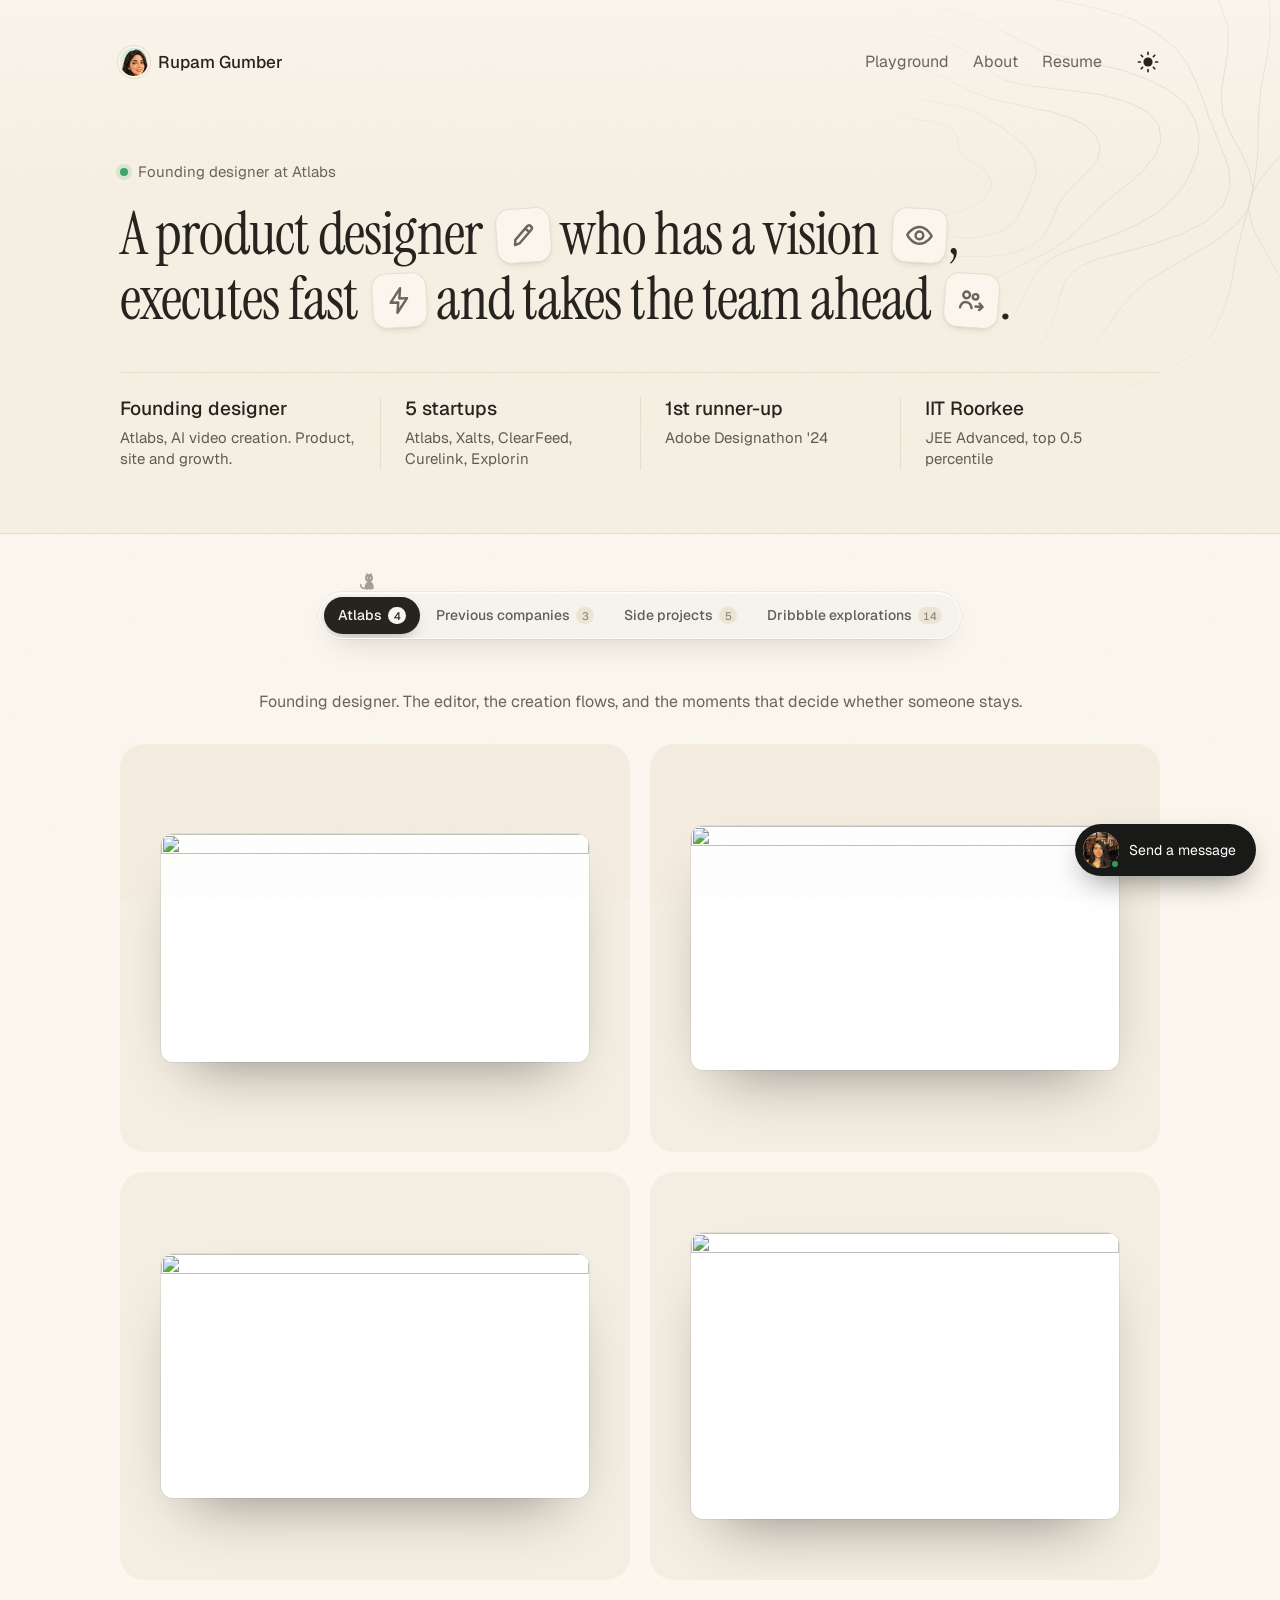
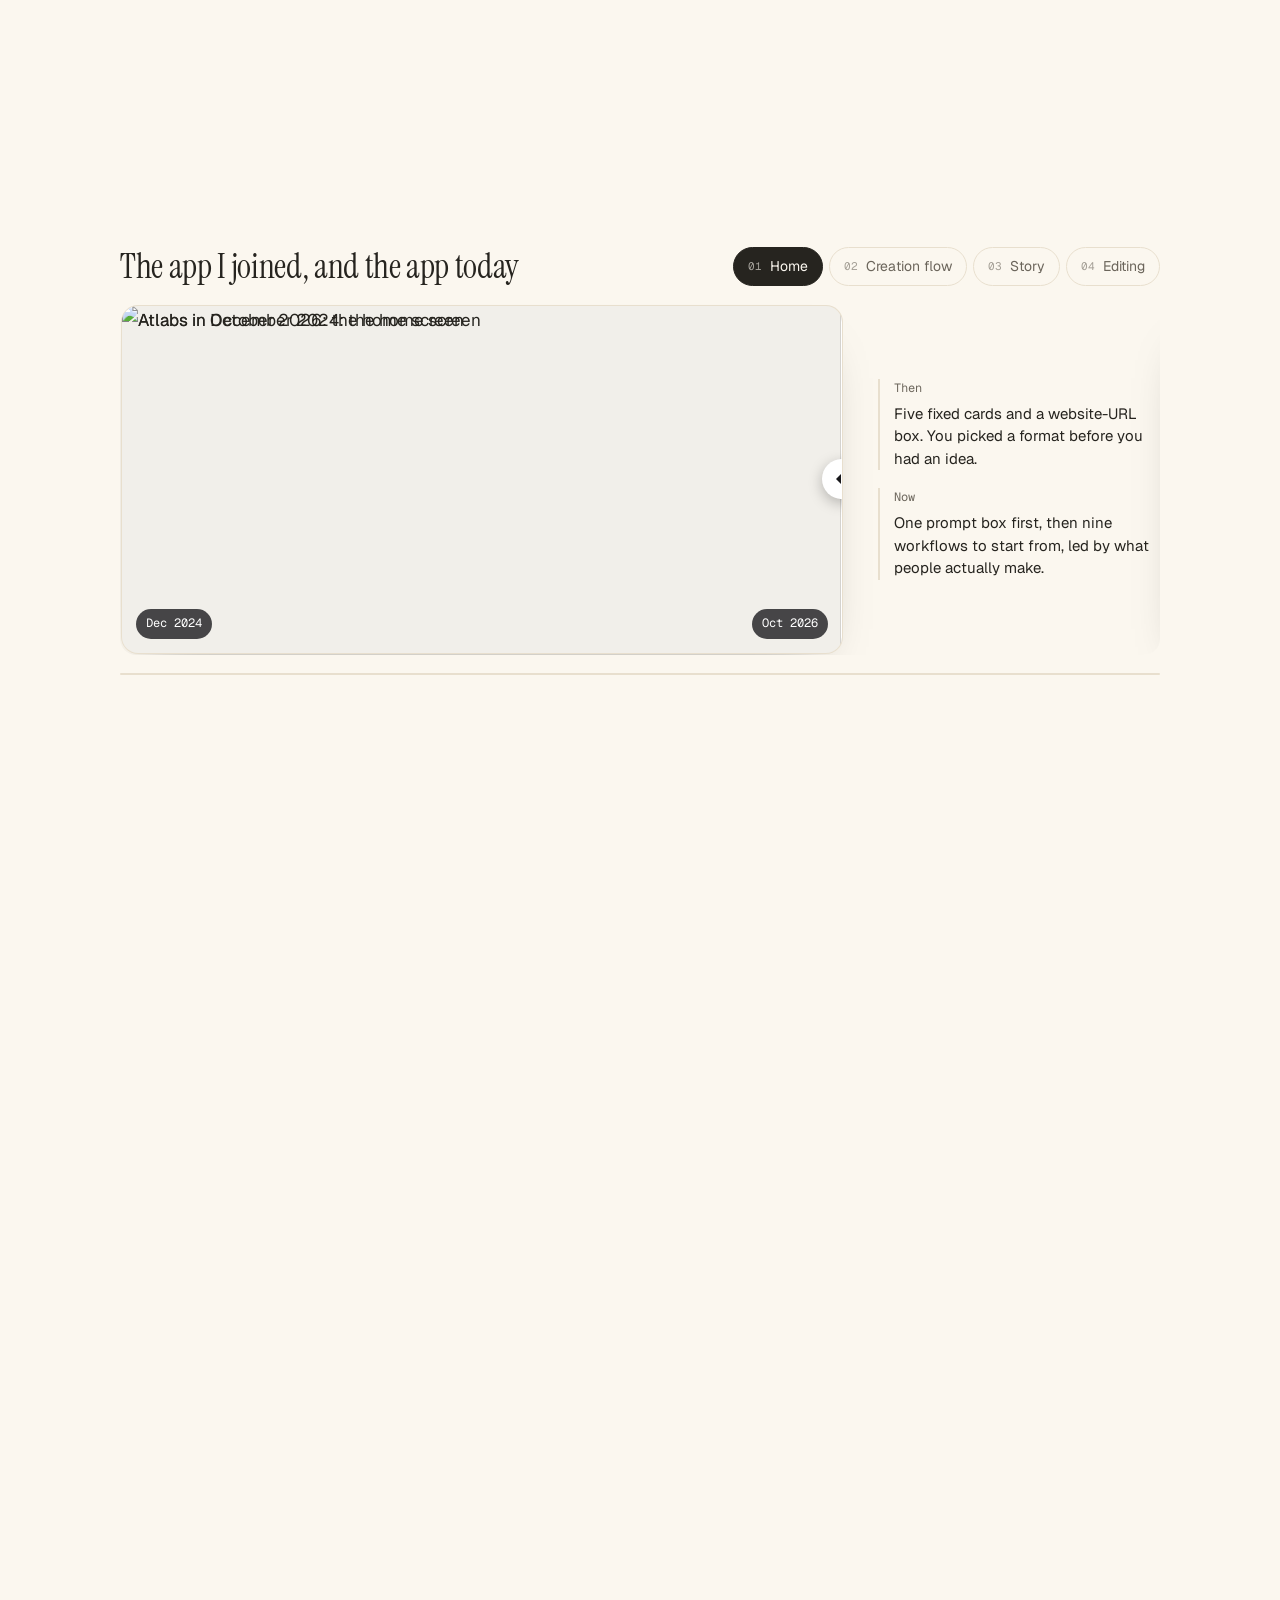
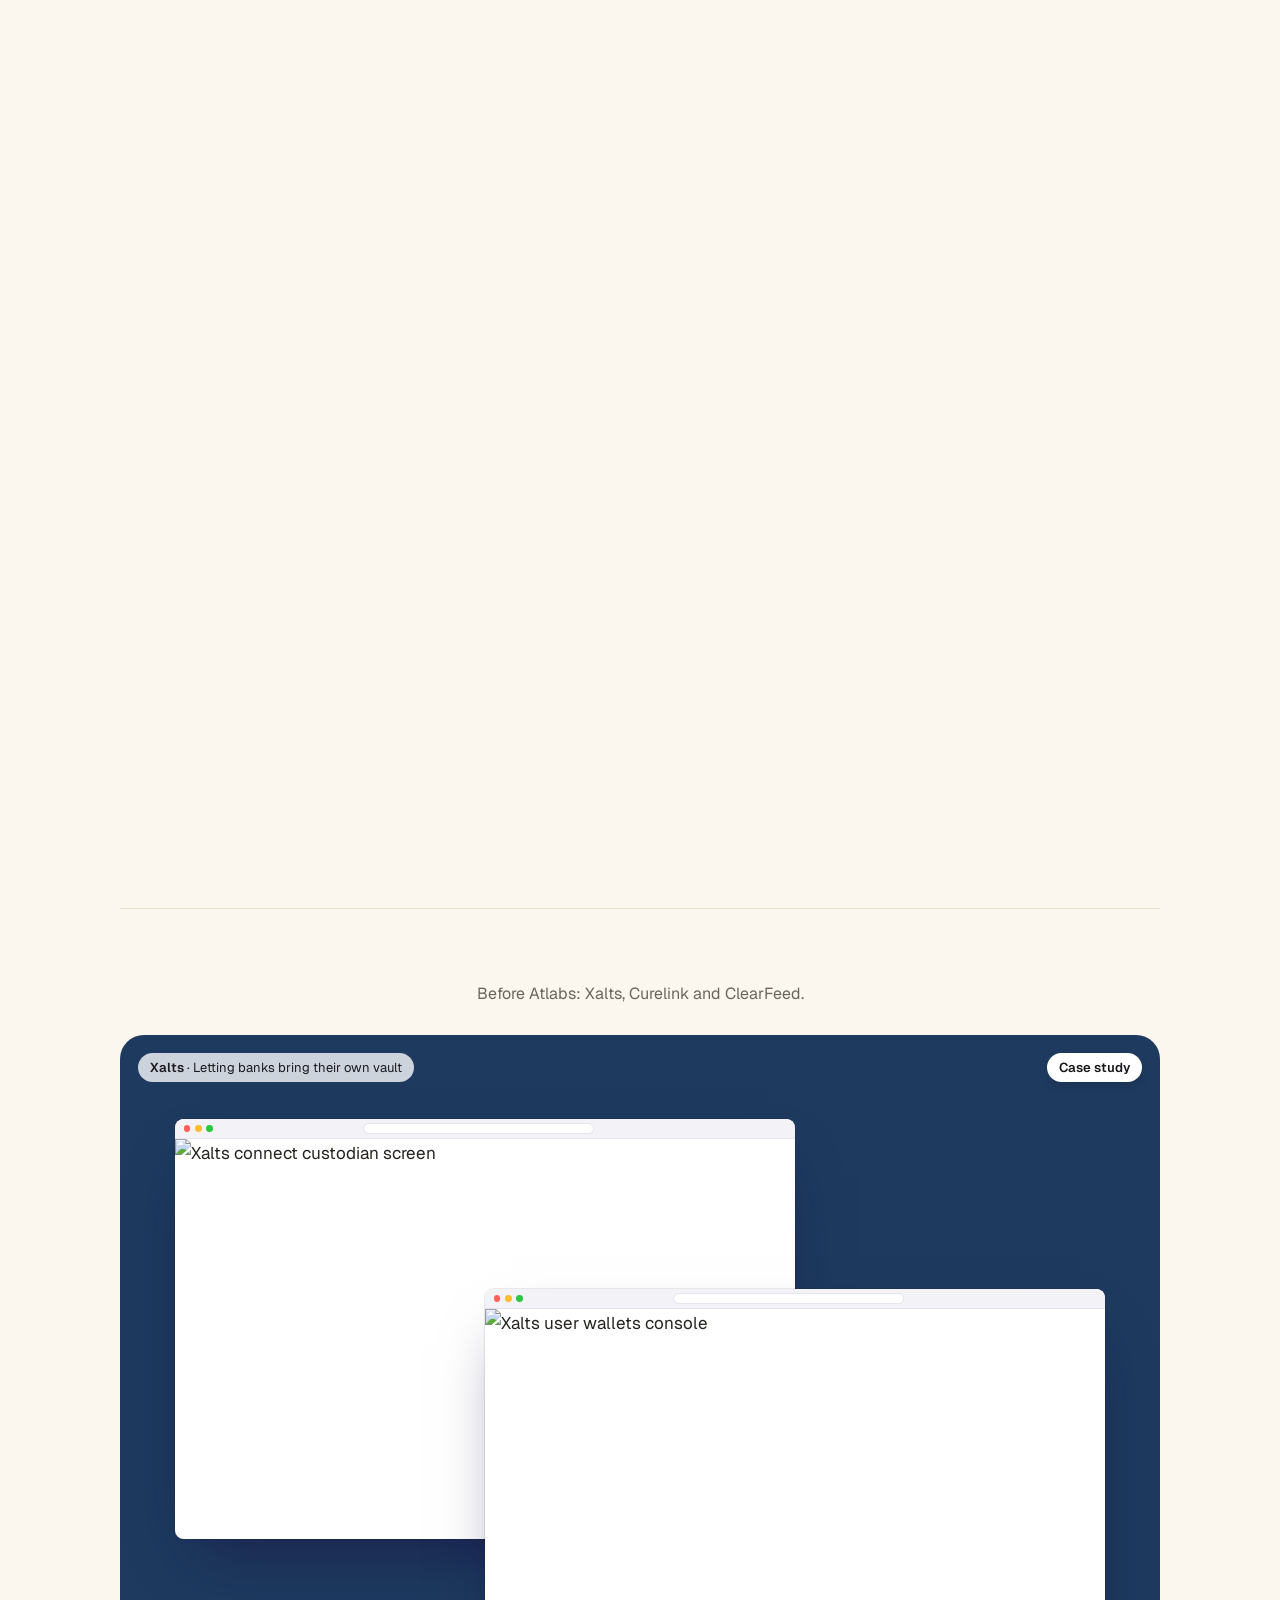
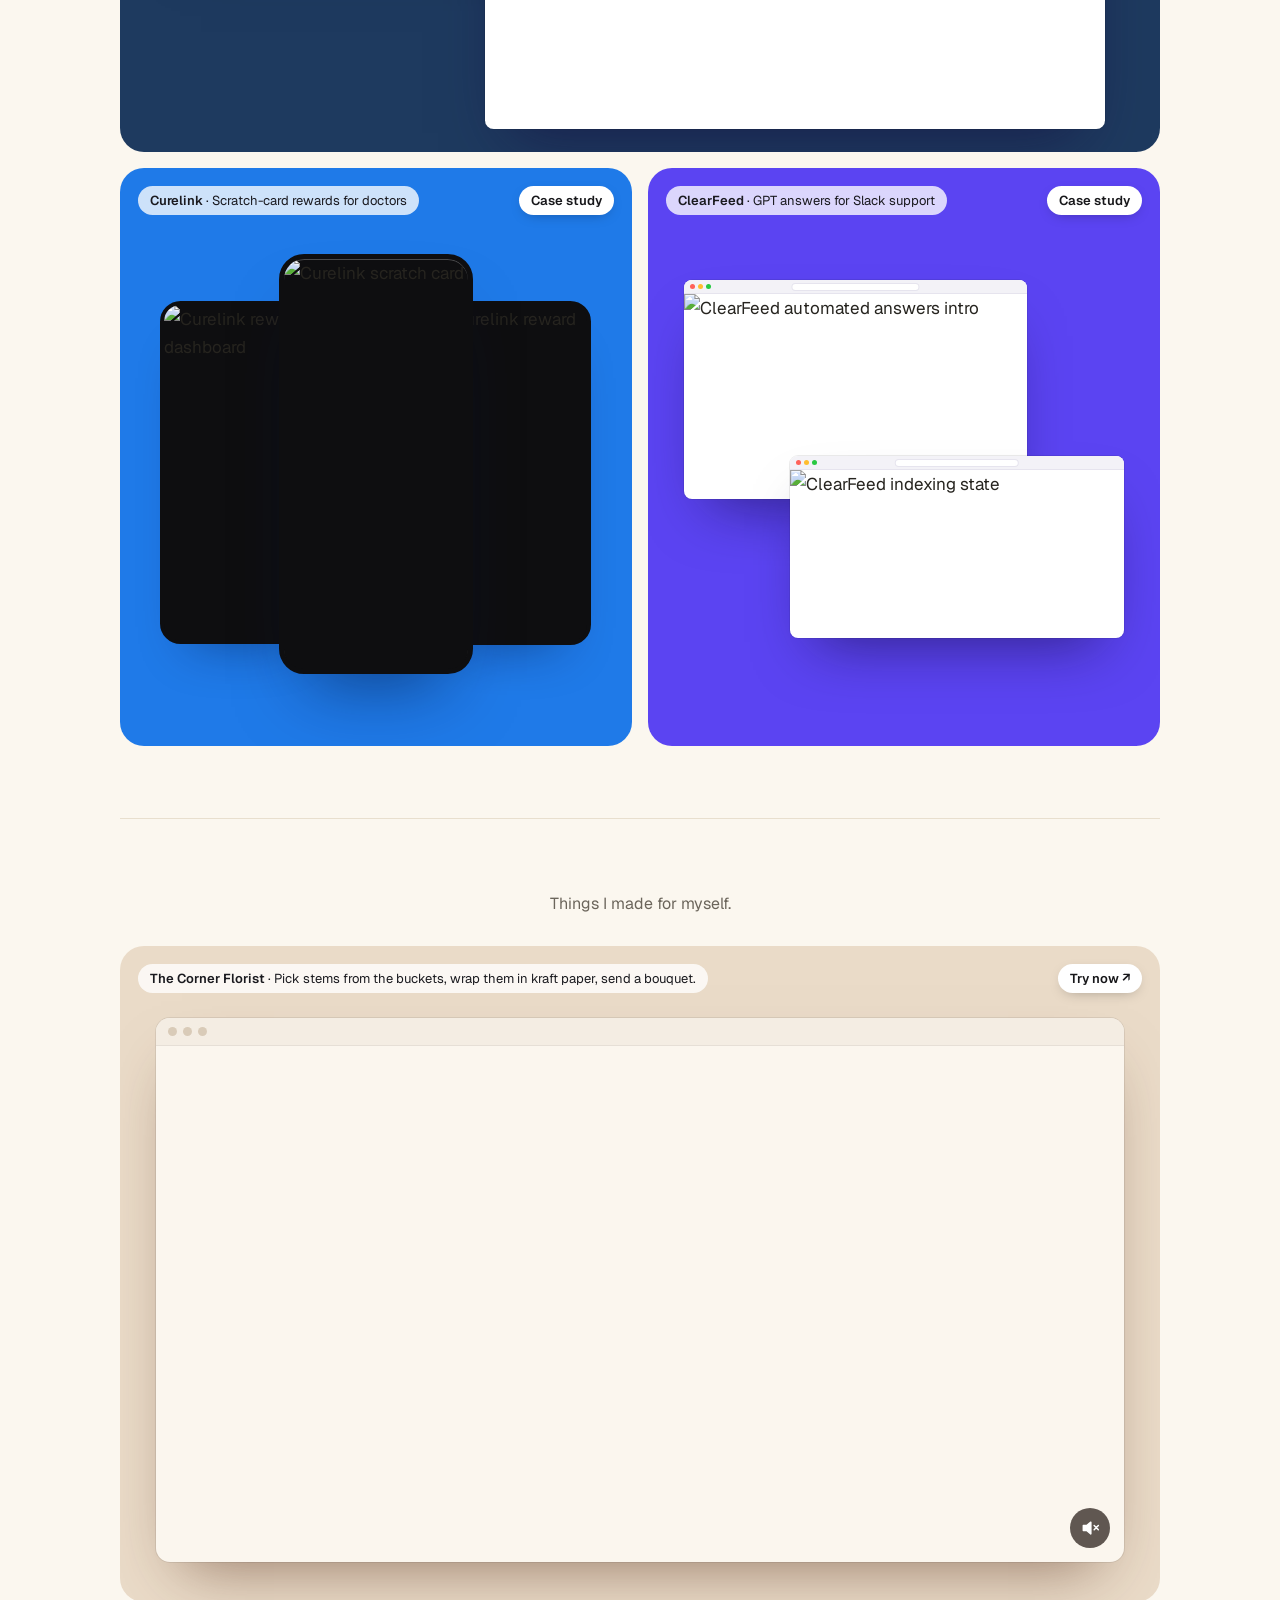
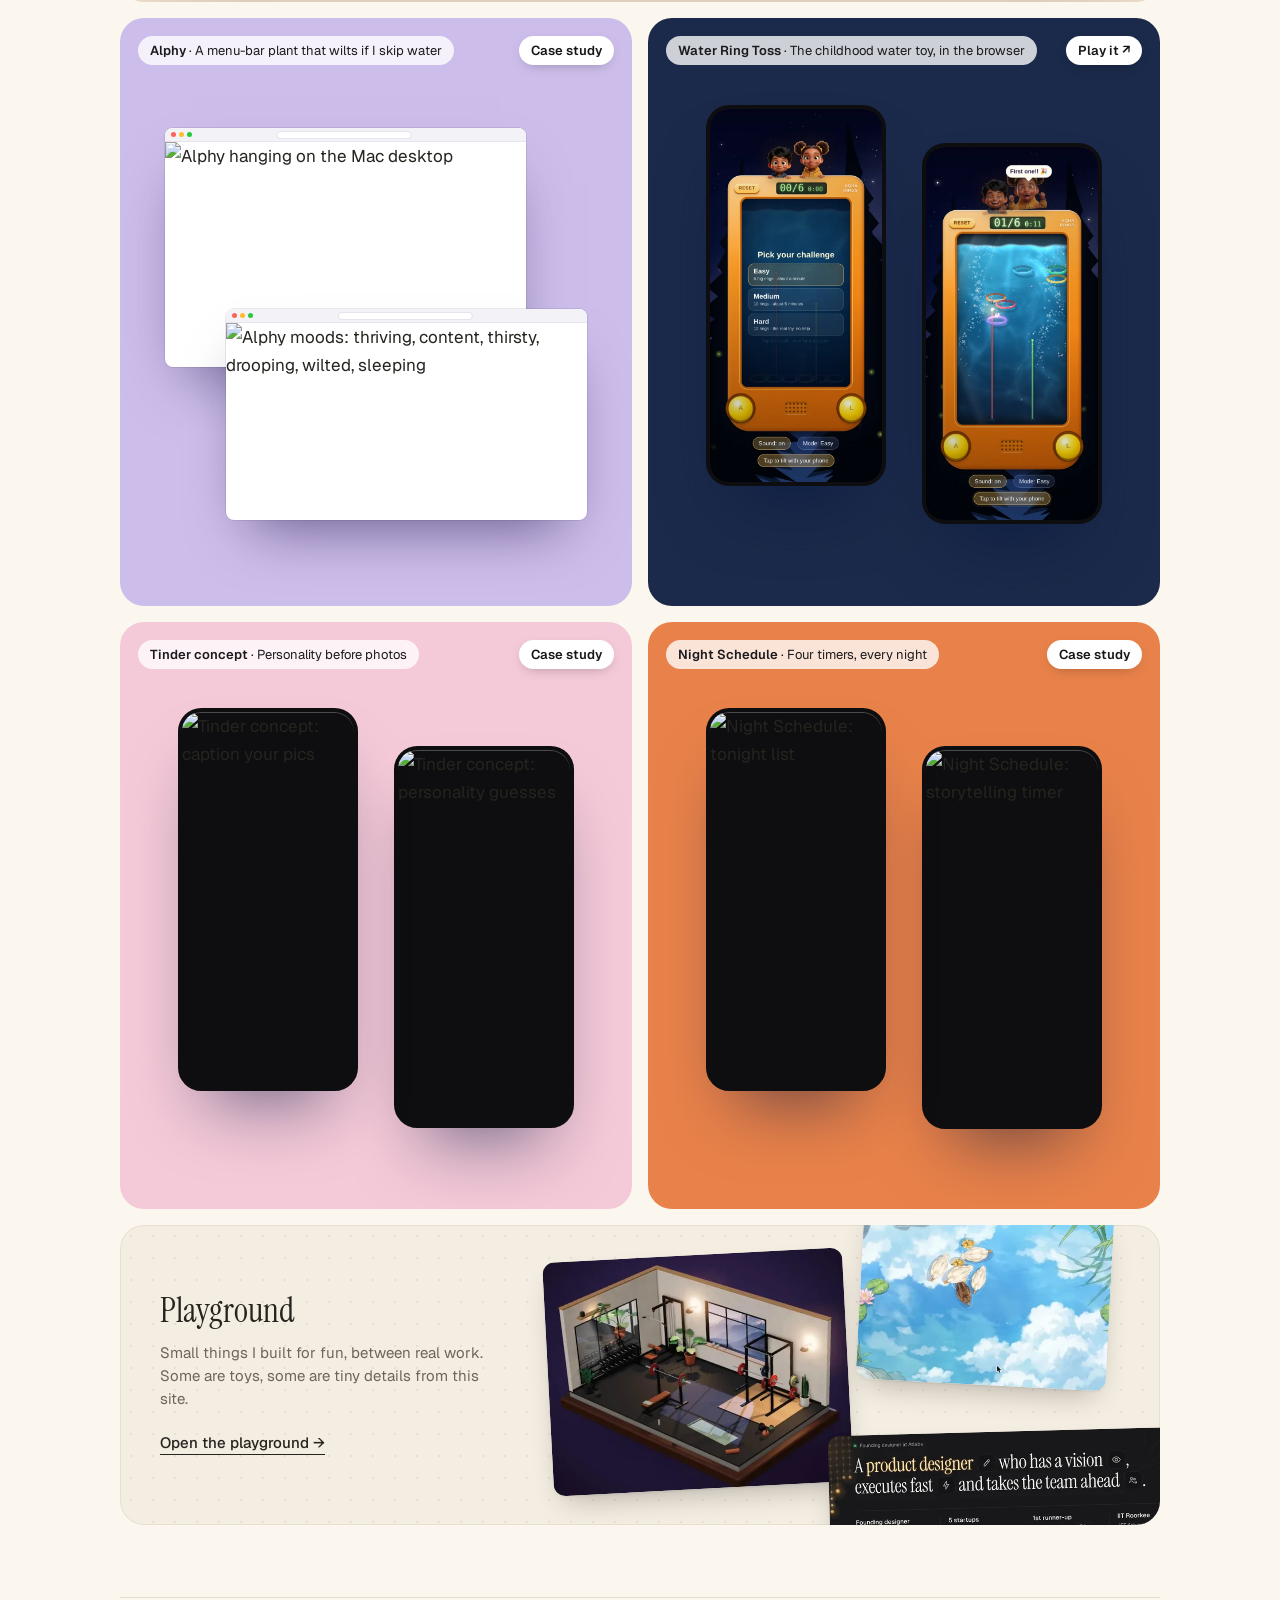
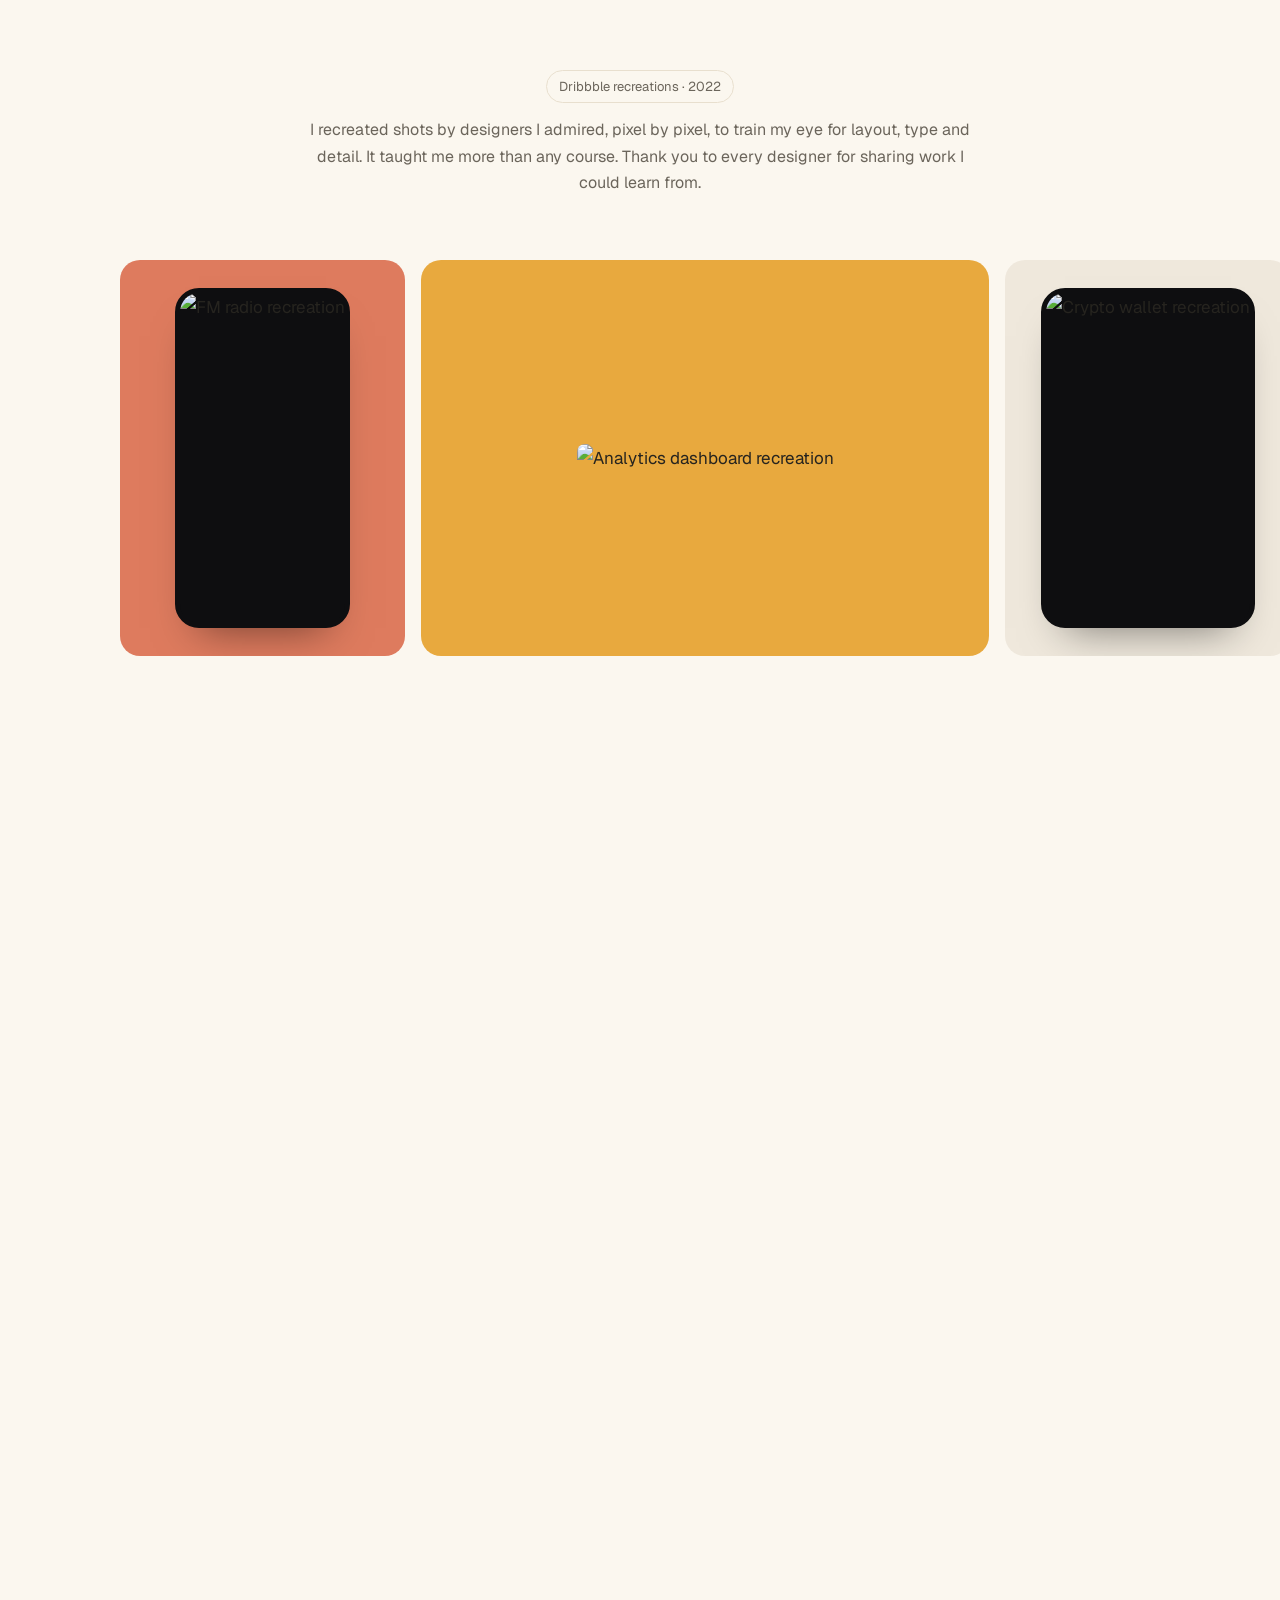
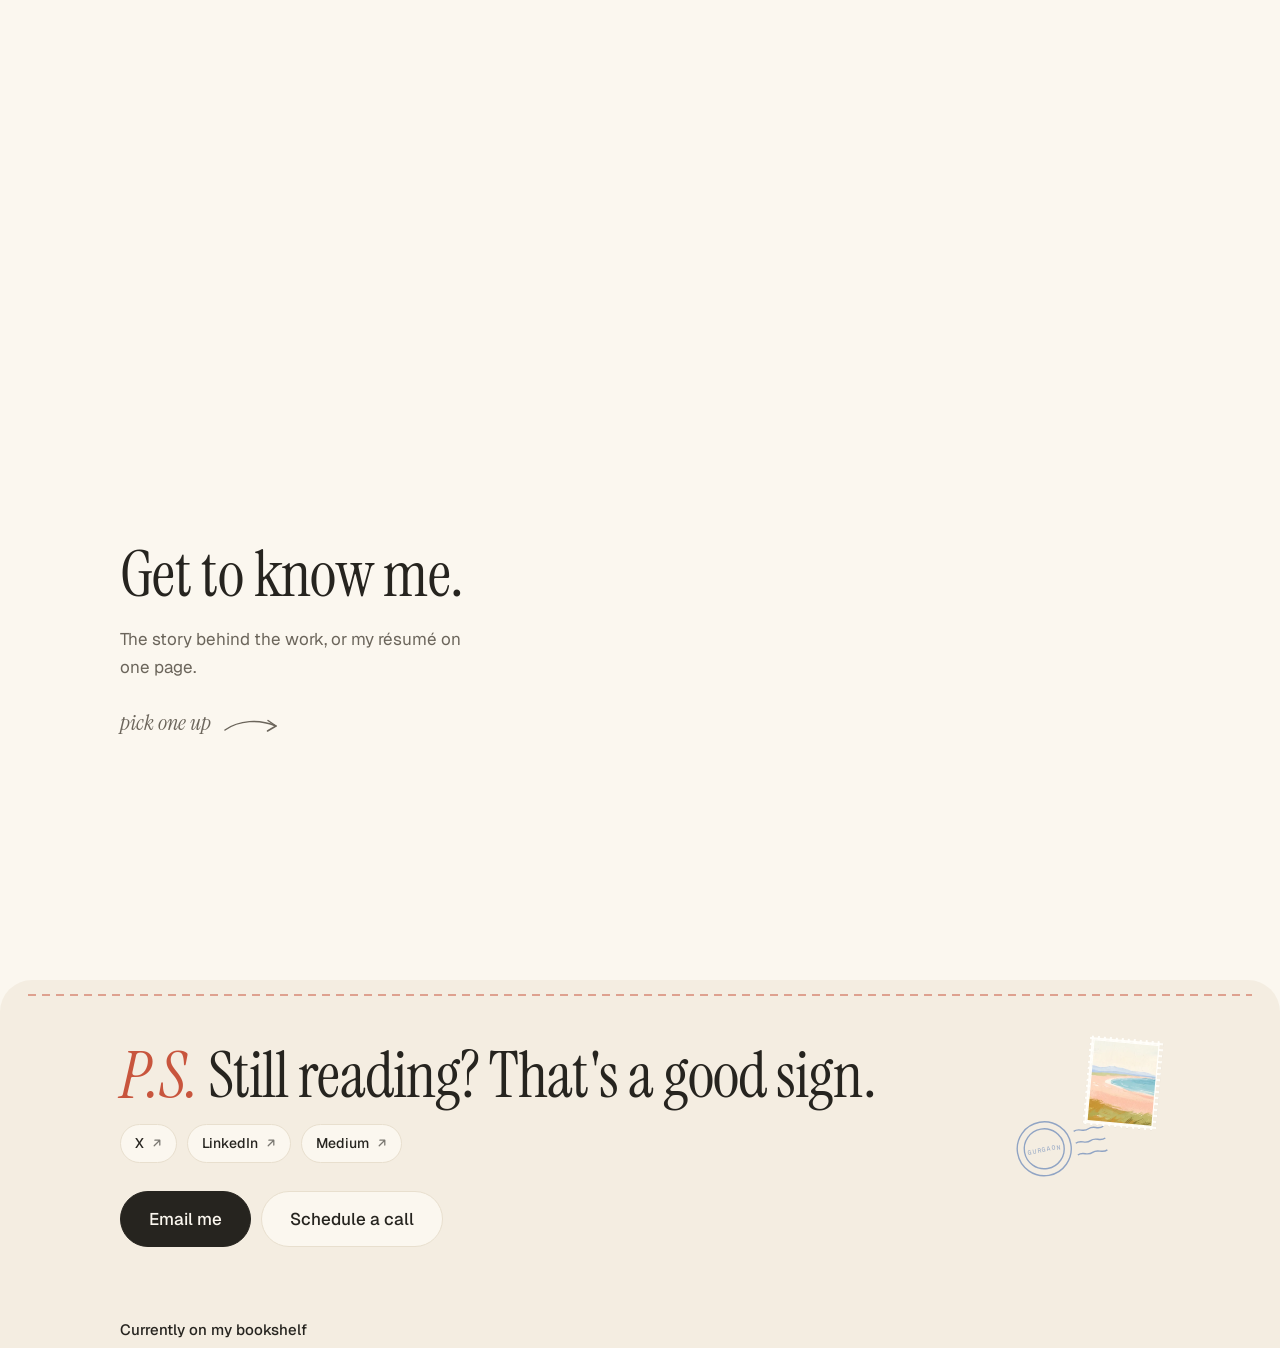
==== index.html @ 156acf18 "v3: postcard world across the site" ====
<!doctype html>
<html lang="en" data-theme="light">
<head>
<script>/* Diwali lights: set DIWALI_ON to true to switch them on (dark mode for everyone, lights on the home page). They switch off by themselves after the end date. */var DIWALI_ON=true;window.__diwali=DIWALI_ON&&Date.now()<Date.parse('2026-11-16T00:00:00+05:30');if(window.__diwali)document.documentElement.setAttribute('data-theme','dark');</script>
<meta charset="utf-8">
<meta name="viewport" content="width=device-width, initial-scale=1, viewport-fit=cover">
<link rel="apple-touch-icon" href="[data-uri]">
<link rel="preconnect" href="https://fonts.googleapis.com">
<link rel="preconnect" href="https://fonts.gstatic.com" crossorigin>
<link rel="stylesheet" href="https://fonts.googleapis.com/css2?family=Instrument+Serif:ital@0;1&family=Geist:wght@400;500;600&family=Caveat:wght@500;700&family=Geist+Mono:wght@400;500&display=swap">
<title>Rupam Gumber — Product Designer at Atlabs AI</title>
<meta name="description" content="Rupam Gumber is a product designer from IIT Roorkee and the founding designer at Atlabs AI. She designs and ships AI video creation tools.">
<meta name="author" content="Rupam Gumber">
<meta name="robots" content="index,follow,max-image-preview:large">
<link rel="canonical" href="https://rupam.work/">
<meta property="og:type" content="profile">
<meta property="og:site_name" content="Rupam Gumber"><meta property="profile:first_name" content="Rupam"><meta property="profile:last_name" content="Gumber"><meta property="profile:gender" content="female"><meta property="profile:username" content="rupam_gumber">
<meta property="og:title" content="Rupam Gumber — Product Designer at Atlabs AI">
<meta property="og:description" content="Rupam Gumber is a product designer from IIT Roorkee and the founding designer at Atlabs AI. She designs and ships AI video creation tools.">
<meta property="og:url" content="https://rupam.work/">
<meta property="og:image" content="https://rupam.work/og/home.jpg">
<meta property="og:image:width" content="1200"><meta property="og:image:height" content="630">
<meta property="og:image:alt" content="Rupam Gumber, founding designer at Atlabs AI.">
<meta name="twitter:card" content="summary_large_image">
<meta name="twitter:site" content="@rupam_gumber"><meta name="twitter:creator" content="@rupam_gumber">
<meta name="twitter:title" content="Rupam Gumber — Product Designer at Atlabs AI">
<meta name="twitter:description" content="Rupam Gumber is a product designer from IIT Roorkee and the founding designer at Atlabs AI. She designs and ships AI video creation tools.">
<meta name="twitter:image" content="https://rupam.work/og/home.jpg">
<meta name="theme-color" content="#FAFAF8">
<link rel="icon" href="/favicon.ico" sizes="48x48">
<link rel="icon" href="/icon-32.png" type="image/png" sizes="32x32">
<link rel="apple-touch-icon" href="/apple-touch-icon.png">
<link rel="manifest" href="/site.webmanifest">
<link rel="stylesheet" href="/assets/app.css">
<link rel="stylesheet" href="/assets/v2.css">
<link rel="stylesheet" href="/assets/v3.css">
<script type="application/ld+json">[{"@context": "https://schema.org", "@type": "ProfilePage", "name": "Rupam Gumber \u2014 Product Designer at Atlabs AI", "url": "https://rupam.work/", "description": "Rupam Gumber is a product designer from IIT Roorkee and the founding designer at Atlabs AI. She designs and ships AI video creation tools.", "author": {"@type": "Person", "name": "Rupam Gumber", "gender": "Female", "url": "https://rupam.work/"}, "mainEntity": {"@context": "https://schema.org", "@type": "Person", "name": "Rupam Gumber", "url": "https://rupam.work/", "image": "https://rupam.work/og/home.jpg", "givenName": "Rupam", "familyName": "Gumber", "alternateName": ["Rupam", "Rupam G"], "gender": "Female", "jobTitle": "Product Designer", "description": "Rupam Gumber is a product designer and the founding designer at Atlabs AI. She designs and ships AI video creation tools. She studied at IIT Roorkee.", "worksFor": {"@type": "Organization", "name": "Atlabs AI", "url": "https://www.atlabs.ai"}, "alumniOf": {"@type": "CollegeOrUniversity", "name": "Indian Institute of Technology Roorkee", "alternateName": "IIT Roorkee", "sameAs": "https://en.wikipedia.org/wiki/Indian_Institute_of_Technology_Roorkee"}, "hasOccupation": {"@type": "Occupation", "name": "Product Designer"}, "knowsAbout": ["Product design", "AI video tools", "AI image generation", "Design systems", "Prototyping", "Claude Code", "Product analytics"], "sameAs": ["https://x.com/rupam_gumber", "https://www.linkedin.com/in/rupam-gumber-120252204/", "https://github.com/rupam870", "https://medium.com/@rupamgumber38"]}}, {"@context": "https://schema.org", "@type": "ItemList", "name": "Case studies by Rupam Gumber", "itemListElement": [{"@type": "ListItem", "position": 1, "url": "https://rupam.work/work/video-teaser/", "name": "Video teaser: where free users upgrade"}, {"@type": "ListItem", "position": 2, "url": "https://rupam.work/work/editing-experience/", "name": "Designing an AI video editor"}, {"@type": "ListItem", "position": 3, "url": "https://rupam.work/work/create-image/", "name": "Create Image: one surface for 24 AI models"}, {"@type": "ListItem", "position": 4, "url": "https://rupam.work/work/designing-in-production/", "name": "Designing in production with Claude Code"}, {"@type": "ListItem", "position": 5, "url": "https://rupam.work/work/xalts/", "name": "Xalts: letting banks bring their own vault"}, {"@type": "ListItem", "position": 6, "url": "https://rupam.work/work/clearfeed/", "name": "ClearFeed: answering a Slack question only once"}, {"@type": "ListItem", "position": 7, "url": "https://rupam.work/work/curelink/", "name": "Curelink: rewards that lifted enrolments"}, {"@type": "ListItem", "position": 8, "url": "https://rupam.work/work/alphy/", "name": "Alphy: a plant that gets me to drink water"}, {"@type": "ListItem", "position": 9, "url": "https://rupam.work/work/night-schedule/", "name": "Night Schedule: a night routine app"}]}]</script>
<script src="/assets/router.js"></script>
</head>
<body>


<div class="wrap">
  <header class="top">
    <a class="name" href="#/">Rupam Gumber</a>
    <nav aria-label="Main">
      <a href="https://rupam.work/playground/">Playground</a>
      <a href="#/about" data-r="about">About</a>
      <a href="#/resume" data-resume>Resume</a>
      <button class="theme-btn" type="button" id="theme-btn" aria-label="Switch to dark mode">
        <svg viewBox="0 0 24 24" aria-hidden="true">
          <mask id="bite-mask"><rect x="-6" y="-6" width="36" height="36" fill="#fff"/><circle class="bite" cx="25" cy="-1" r="6" fill="#000"/></mask>
          <circle class="core" cx="12" cy="12" r="5" fill="currentColor" mask="url(#bite-mask)"/>
          <g class="rays" stroke="currentColor" stroke-width="1.8" stroke-linecap="round"><path d="M12 1.5v2.2M12 20.3v2.2M1.5 12h2.2M20.3 12h2.2M4.6 4.6l1.5 1.5M17.9 17.9l1.5 1.5M4.6 19.4l1.5-1.5M17.9 6.1l1.5-1.5"/></g>
        </svg>
      </button>
    </nav>
  </header>
  <div id="app"><main>
<section class="intro">
  <span class="now"><i></i>Founding designer at Atlabs</span>
  <h1 class="lead">A <span class="nw"><span class="hw" style="--mk:rgba(123,97,255,.16)">product <span class="nw">designer <span class="ico i-pen fx-btn" role="button" tabindex="0" aria-label="Play: designer"><svg viewBox="0 0 24 24"><path class="ink" d="M3.5 20.5h8"></path><path d="M5 19l3.5-1 9.8-9.8a2.1 2.1 0 0 0-3-3L5.5 15 5 19z"></path><path d="M13.8 6.7l3 3" stroke-linecap="butt"></path></svg></span></span></span> who has a <span class="hw" style="--mk:rgba(47,91,211,.14)"><span class="nw">vision <span class="ico i-eye fx-btn" role="button" tabindex="0" aria-label="Play: vision"><svg viewBox="0 0 24 24"><g class="lid"><path d="M2.5 12S6 5.5 12 5.5 21.5 12 21.5 12 18 18.5 12 18.5 2.5 12 2.5 12z"></path><circle cx="12" cy="12" r="3"></circle></g></svg></span></span></span>,</span> <span class="nw"><span class="hw" style="--mk:rgba(224,112,58,.18)">executes <span class="nw">fast <span class="ico i-bolt fx-btn" role="button" tabindex="0" aria-label="Play: executes fast"><svg viewBox="0 0 24 24"><path d="M13 2.5 5 13.5h6l-1 8 8-11h-6z"></path></svg></span></span></span> and <span class="hw" style="--mk:rgba(59,165,107,.18)">takes the team <span class="nw">ahead <span class="ico i-team fx-btn" role="button" tabindex="0" aria-label="Play: takes the team ahead"><svg viewBox="0 0 24 24"><g class="ppl"><circle cx="8" cy="8" r="2.6"></circle><path d="M3.5 18c.6-2.8 2.4-4.4 4.5-4.4s3.9 1.6 4.5 4.4"></path><circle cx="15" cy="9" r="2.1"></circle></g><path class="go" d="M15.5 16.5h5M18.5 14l2.5 2.5-2.5 2.5"></path></svg></span></span></span>.</span></h1>
  <ul class="proof" aria-label="Highlights">
    <li><b>Founding designer</b><span>Atlabs, AI video creation. Product, site and growth.</span></li>
    <li><b>5 startups</b><span>Atlabs, Xalts, ClearFeed, Curelink, Explorin</span></li>
    <li><b>1st runner-up</b><span>Adobe Designathon '24</span></li>
    <li><b>IIT Roorkee</b><span>JEE Advanced, top 0.5 percentile</span></li>
  </ul>
</section>
<section class="work" aria-label="Work">
  <div class="tabs-wrap"><nav class="tabs" aria-label="Selected work"><button type="button" id="tab-atlabs" data-tab="atlabs" aria-controls="panel-atlabs" aria-current="true">Atlabs<span class="ct" aria-hidden="true">4</span></button><button type="button" id="tab-previous" data-tab="previous" aria-controls="panel-previous" aria-current="false">Previous companies<span class="ct" aria-hidden="true">3</span></button><button type="button" id="tab-side" data-tab="side" aria-controls="panel-side" aria-current="false">Side projects<span class="ct" aria-hidden="true">5</span></button><button type="button" id="tab-ui" data-tab="ui" aria-controls="panel-ui" aria-current="false">Dribbble explorations<span class="ct" aria-hidden="true">14</span></button></nav><div class="tcat" aria-hidden="true" title="" style="transform: translate(260.992px, -10px);"><div class="tc-in"><svg viewBox="0 0 40 30" fill="currentColor">
   <g class="sit">
    <path class="stail" d="M14 27.5c-6 .4-8.6-3.2-7.6-6.4" fill="none" stroke="currentColor" stroke-width="2.6" stroke-linecap="round"></path>
    <path d="M13 28.5c-.8-7.4 2-12.6 7.4-12.8 5.3-.2 8 5 7.4 12.8z"></path>
    <path class="ear l" d="M15.4 7.2l.4-6 4.2 3.8z"></path><path class="ear r" d="M24.6 7.2l-.4-6-4.2 3.8z"></path>
    <circle cx="20" cy="10" r="6.6"></circle>
    <ellipse class="eye" cx="17.6" cy="9.8" rx="1.05" ry="1.25"></ellipse><ellipse class="eye" cx="22.4" cy="9.8" rx="1.05" ry="1.25"></ellipse>
    <path class="nose" d="M19.2 12h1.6l-.8.9z"></path>
    <ellipse cx="17.2" cy="28.4" rx="2.1" ry="1.3"></ellipse><ellipse cx="22.8" cy="28.4" rx="2.1" ry="1.3"></ellipse>
   </g>
   <g class="walk">
    <path class="wtail" d="M8.5 15.5C4 14.6 2.6 9.6 4.6 6.6" fill="none" stroke="currentColor" stroke-width="2.6" stroke-linecap="round"></path>
    <rect class="lg a" x="9.4" y="19.5" width="3" height="8.6" rx="1.5"></rect><rect class="lg b" x="13.4" y="19.5" width="3" height="8.6" rx="1.5"></rect>
    <rect class="lg b" x="21" y="19.5" width="3" height="8.6" rx="1.5"></rect><rect class="lg a" x="25" y="19.5" width="3" height="8.6" rx="1.5"></rect>
    <g class="wbody"><rect x="7.5" y="12.6" width="22.5" height="10.4" rx="5.2"></rect>
    <path class="ear" d="M26.6 7.6l.6-5.6 3.6 3.6z"></path><path class="ear r" d="M33.4 7.8l1.4-5.4-4.6 2.8z"></path>
    <circle cx="30.6" cy="11" r="6.2"></circle>
    <ellipse class="eye" cx="29.6" cy="10.4" rx="1" ry="1.2"></ellipse><ellipse class="eye" cx="33.4" cy="10.4" rx="1" ry="1.2"></ellipse>
    <path class="nose" d="M34.6 12.4h1.4l-.7.8z"></path></g>
   </g></svg></div><span class="tc-pop">mew <i>♥</i></span></div></div>
  <section class="panel" id="panel-atlabs" data-panel="atlabs" aria-label="Atlabs"><p class="plead"><span>Founding designer. The editor, the creation flows, and the moments that decide whether someone stays.</span></p><div class="wgrid"><a class="card wtile" href="#/video-teaser" data-label="Video teaser · where people upgrade" data-color="#C2410C" aria-label="Video teaser. Free users watch the first 25 seconds of their story; the rest stays blurred. It became the main place people upgrade."><div class="mock m-shot"><img loading="lazy" decoding="async" src="/img/vt_teaser.webp" width="1512" height="805" alt=""></div><span class="tlabel" aria-hidden="true" style="background:#C2410C">Video teaser</span></a><a class="card wtile" href="#/create-image" data-label="Create Image" data-color="#C2410C" aria-label="Create Image. One calm surface for 24 AI models. ~55k images from ~6.8k creators, as of Oct 2026."><div class="mock m-shot"><img loading="lazy" decoding="async" src="/m/823e2bd8defb.webp" width="2000" height="1139" alt=""></div><span class="tlabel" aria-hidden="true" style="background:#C2410C">Create Image</span></a><a class="card wtile" href="#/editing-experience" data-label="Editing experience · 3 levels, 9 tools" data-color="#23734A" aria-label="Editing experience. Story page, scene editor, timeline, credits, export and publishing: one editor where every story gets finished."><div class="mock m-shot"><img loading="lazy" decoding="async" src="/img/ed_story.webp" width="1800" height="1024" alt=""></div><span class="tlabel" aria-hidden="true" style="background:#23734A">Editing experience</span></a><a class="card wtile" href="#/designing-in-production" data-label="Designing in production" data-color="#2F5BD3" aria-label="Designing in production. 68 merged PRs into production, written with Claude Code and shipped through CI. As of Oct 2026."><div class="mock m-shot"><img loading="lazy" decoding="async" src="/m/d775ea3862d3.webp" width="1200" height="800" alt=""></div><span class="tlabel" aria-hidden="true" style="background:#2F5BD3">Designing in production</span></a></div><section class="tn pinned" aria-labelledby="tn-h"><div class="tn-pin" data-tnpin="" style="--n:4">
 <div class="tn-stick">
  <div class="tn-top"><h3 id="tn-h">The app I joined, and the app today</h3>
   <div class="tn-tabs" role="tablist" aria-label="Compare screens"><button type="button" role="tab" aria-selected="true" tabindex="0" data-tn="0"><span class="tn-tn">01</span>Home</button><button type="button" role="tab" aria-selected="false" tabindex="-1" data-tn="1"><span class="tn-tn">02</span>Creation flow</button><button type="button" role="tab" aria-selected="false" tabindex="-1" data-tn="2"><span class="tn-tn">03</span>Story</button><button type="button" role="tab" aria-selected="false" tabindex="-1" data-tn="3"><span class="tn-tn">04</span>Editing</button></div></div>
  <div class="tn-view"><div class="tn-track" data-tntrack="" style="transform: translateX(0%);"><div class="tn-slide" data-slide="0" aria-hidden="false">
   <div class="tn-cmp" data-tncmp="" style="--p: 100.00%;">
    <img class="tn-new" src="/img/tn_home_new.webp" alt="Atlabs in October 2026: the home screen" loading="lazy">
    <div class="tn-oldwrap"><img class="tn-old" src="/img/tn_home_old.webp" alt="Atlabs in December 2024: the home screen" loading="lazy"></div>
    <span class="tn-lab l">Dec 2024</span><span class="tn-lab r">Oct 2026</span>
    <span class="tn-handle" aria-hidden="true"><i></i></span>
    <input class="tn-range" type="range" min="0" max="100" value="100" aria-label="Drag to compare December 2024 and October 2026: the home screen">
   </div>
   <dl class="tn-notes"><div class="tn-n"><dt>Then</dt><dd>Five fixed cards and a website-URL box. You picked a format before you had an idea.</dd></div><div class="tn-n"><dt>Now</dt><dd>One prompt box first, then nine workflows to start from, led by what people actually make.</dd></div></dl>
  </div><div class="tn-slide" data-slide="1" aria-hidden="true">
   <div class="tn-cmp" data-tncmp="" style="--p:100%">
    <img class="tn-new" src="/m/acd6146a7a14.webp" alt="Atlabs in October 2026: the creation wizard" loading="lazy">
    <div class="tn-oldwrap"><img class="tn-old" src="/img/tn_wiz_old2.webp" alt="Atlabs in December 2024: the creation wizard" loading="lazy"></div>
    <span class="tn-lab l">Dec 2024</span><span class="tn-lab r">Oct 2026</span>
    <span class="tn-handle" aria-hidden="true"><i></i></span>
    <input class="tn-range" type="range" min="0" max="100" value="100" aria-label="Drag to compare December 2024 and October 2026: the creation wizard">
   </div>
   <dl class="tn-notes"><div class="tn-n"><dt>Then</dt><dd>A generic three-step wizard: write a script, pick a style, finalise the cast. Same steps for every kind of video.</dd></div><div class="tn-n"><dt>Now</dt><dd>A wizard per workflow. A music video starts from your song, with sample tracks, a Suno tip and tutorials right on the first step.</dd></div></dl>
  </div><div class="tn-slide" data-slide="2" aria-hidden="true">
   <div class="tn-cmp" data-tncmp="" style="--p:100%">
    <img class="tn-new" src="/img/tn_ed_new.webp" alt="Atlabs in October 2026: the story page" loading="lazy">
    <div class="tn-oldwrap"><img class="tn-old" src="/img/tn_ed_old.webp" alt="Atlabs in December 2024: the story page" loading="lazy"></div>
    <span class="tn-lab l">Dec 2024</span><span class="tn-lab r">Oct 2026</span>
    <span class="tn-handle" aria-hidden="true"><i></i></span>
    <input class="tn-range" type="range" min="0" max="100" value="100" aria-label="Drag to compare December 2024 and October 2026: the story page">
   </div>
   <dl class="tn-notes"><div class="tn-n"><dt>Then</dt><dd>A story was a list of still images. Writing, editing and preview all lived on this one page.</dd></div><div class="tn-n"><dt>Now</dt><dd>Each scene can be an image, a full video, or a video teaser.</dd></div><div class="tn-n hl"><dt>Free plan</dt><dd>Free users see a teaser: the first scenes play, the rest stay blurred until they upgrade.</dd></div></dl>
  </div><div class="tn-slide" data-slide="3" aria-hidden="true">
   <div class="tn-cmp" data-tncmp="" style="--p:100%">
    <img class="tn-new" src="/img/tn_edit_new.webp" alt="Atlabs in October 2026: the editing view" loading="lazy">
    <div class="tn-oldwrap"><img class="tn-old" src="/img/tn_ed_old.webp" alt="Atlabs in December 2024: the editing view" loading="lazy"></div>
    <span class="tn-lab l">Dec 2024</span><span class="tn-lab r">Oct 2026</span>
    <span class="tn-handle" aria-hidden="true"><i></i></span>
    <input class="tn-range" type="range" min="0" max="100" value="100" aria-label="Drag to compare December 2024 and October 2026: the editing view">
   </div>
   <dl class="tn-notes"><div class="tn-n"><dt>Then</dt><dd>No separate editor. A row of small tool icons sat under each scene on the story page.</dd></div><div class="tn-n"><dt>Now</dt><dd>A dedicated scene editor with nine panels: visual, motion, voiceover, lip sync, AI Edit, split, B-roll, captions, settings.</dd></div></dl>
  </div></div></div>
  <div class="tn-prog" aria-hidden="true"><i data-tnbar="" style="transform: scaleX(0);"></i></div>
 </div></div></section></section><section class="panel" id="panel-previous" data-panel="previous" aria-label="Previous companies"><p class="plead"><span>Before Atlabs: Xalts, Curelink and ClearFeed.</span></p><div class="bento">
  <figure class="tile comp-tile full" style="--bg:#1E3A5F" data-label="Read case study" data-color="#1E3A5F"><div class="stage"><div class="comp comp-x">
     <button class="pc" type="button" data-zoom="x1" aria-label="Enlarge Xalts connect custodian screen" style="left:2%;top:2%;width:64%;z-index:1;--hx:-2%;--hy:-3%"><span class="webframe"><span class="bbar" aria-hidden="true"><i></i><i></i><i></i><em></em></span><img loading="lazy" decoding="async" class="shot-web" src="/m/09bff8004d99.webp" width="1200" height="775" alt="Xalts connect custodian screen"></span></button>
     <button class="pc" type="button" data-zoom="x2" aria-label="Enlarge Xalts user wallets console" style="left:34%;top:30%;width:64%;z-index:2;--hx:2%;--hy:3%"><span class="webframe"><span class="bbar" aria-hidden="true"><i></i><i></i><i></i><em></em></span><img loading="lazy" decoding="async" class="shot-web" src="/m/7694d60061eb.webp" width="1200" height="813" alt="Xalts user wallets console"></span></button>
   </div></div><figcaption><b>Xalts</b><span class="cl"> · Letting banks bring their own vault</span></figcaption><a class="case" href="#/xalts">Case study</a></figure>
  <figure class="tile comp-tile" style="--bg:#1F7AE8" data-label="Read case study" data-color="#1F7AE8"><div class="stage"><div class="comp comp-c">
     <button class="pc side" type="button" data-zoom="cp1" aria-label="Enlarge Curelink rewards dashboard" style="left:1%;top:13%;width:36%;z-index:1;--hx:-3%"><span class="device"><img loading="lazy" decoding="async" src="/m/cd4fd0ee9fe8.webp" width="528" height="1177" alt="Curelink rewards dashboard"></span></button>
     <button class="pc side" type="button" data-zoom="cp3" aria-label="Enlarge Curelink reward won" style="left:63%;top:13%;width:36%;z-index:1;--hx:3%"><span class="device"><img loading="lazy" decoding="async" src="/m/3b434a52d9c5.webp" width="528" height="1179" alt="Curelink reward won"></span></button>
     <button class="pc" type="button" data-zoom="cp2" aria-label="Enlarge Curelink scratch card" style="left:28%;top:3%;width:44%;z-index:2;--hy:-2%"><span class="device"><img loading="lazy" decoding="async" src="/m/96eaac6e342b.webp" width="528" height="1179" alt="Curelink scratch card"></span></button>
   </div></div><figcaption><b>Curelink</b><span class="cl"> · Scratch-card rewards for doctors</span></figcaption><a class="case" href="#/curelink">Case study</a></figure>
  <figure class="tile comp-tile" style="--bg:#5B44F2" data-label="Read case study" data-color="#5B44F2"><div class="stage"><div class="comp comp-f">
     <button class="pc" type="button" data-zoom="cf1" aria-label="Enlarge ClearFeed automated answers intro" style="left:0;top:6%;width:78%;z-index:1;--hx:-3%;--hy:-2%"><span class="webframe"><span class="bbar" aria-hidden="true"><i></i><i></i><i></i><em></em></span><img loading="lazy" decoding="async" class="shot-web" src="/m/7fec8f71dea1.webp" width="2000" height="1192" alt="ClearFeed automated answers intro"></span></button>
     <button class="pc" type="button" data-zoom="cf3" aria-label="Enlarge ClearFeed indexing state" style="left:24%;top:46%;width:76%;z-index:2;--hx:3%;--hy:2%"><span class="webframe"><span class="bbar" aria-hidden="true"><i></i><i></i><i></i><em></em></span><img loading="lazy" decoding="async" class="shot-web" src="/m/fa51834f7ff6.webp" width="1950" height="980" alt="ClearFeed indexing state"></span></button>
   </div></div><figcaption><b>ClearFeed</b><span class="cl"> · GPT answers for Slack support</span></figcaption><a class="case" href="#/clearfeed">Case study</a></figure>
</div></section><section class="panel" id="panel-side" data-panel="side" aria-label="Side projects"><p class="plead"><span>Things I made for myself.</span></p><div class="bento">
    <figure class="tile comp-tile full fl-tile" style="--bg:#EADBC8" data-newtab="1" data-label="Try it ↗" data-color="#7A3E2B">
  <div class="stage"><div class="comp fl-stage">
    <span class="webframe fl-frame"><span class="fl-bar" aria-hidden="true"><i></i><i></i><i></i></span>
    <video class="fl-vid" src="/corner-florist-v3.mp4" poster="/corner-florist-v3.jpg" muted="" loop="" playsinline="" autoplay="" preload="auto" aria-label="The Corner Florist launch video: picking stems from buckets, wrapping them in kraft paper, adding a gift tag"></video><button type="button" class="fl-snd" data-flsnd="" aria-label="Turn sound on"><svg viewBox="0 0 24 24" aria-hidden="true"><path d="M4 9v6h4l5 4V5L8 9z"></path><path class="off" d="M17 9l5 5M22 9l-5 5"></path><path class="on" d="M16.5 8.5a5 5 0 010 7M19 6a8.5 8.5 0 010 12"></path></svg></button>
    </span>
  </div></div>
  <figcaption><b>The Corner Florist</b><span class="cl"> · Pick stems from the buckets, wrap them in kraft paper, send a bouquet.</span></figcaption>
  <a class="case fl-cta" href="https://rupam.work/corner-florist/" target="_blank" rel="noopener">Try now ↗</a>
</figure>
    <figure class="tile comp-tile" style="--bg:#CDBDEB" data-label="Read case study" data-color="#17171A"><div class="stage"><div class="comp comp-p">
       <button class="pc" type="button" data-zoom="al1" aria-label="Enlarge Alphy hanging on the Mac desktop" style="left:2%;top:8%;width:82%;z-index:1;--hx:-2%;--hy:-3%"><span class="webframe"><span class="bbar" aria-hidden="true"><i></i><i></i><i></i><em></em></span><img loading="lazy" decoding="async" class="shot-web" src="/m/9c999ab7dd96.webp" width="1440" height="900" alt="Alphy hanging on the Mac desktop"></span></button>
       <button class="pc" type="button" data-zoom="al2" aria-label="Enlarge Alphy moods: thriving, content, thirsty, drooping, wilted, sleeping" style="left:16%;top:46%;width:82%;z-index:2;--hx:2%;--hy:3%"><span class="webframe"><span class="bbar" aria-hidden="true"><i></i><i></i><i></i><em></em></span><img loading="lazy" decoding="async" class="shot-web" src="/m/4f25af1f8954.webp" width="1628" height="888" alt="Alphy moods: thriving, content, thirsty, drooping, wilted, sleeping"></span></button>
     </div></div><figcaption><b>Alphy</b><span class="cl"> · A menu-bar plant that wilts if I skip water</span></figcaption><a class="case" href="#/alphy">Case study</a></figure>
    <figure class="tile comp-tile" style="--bg:#1B2A4A" data-newtab="1" data-label="Play it ↗" data-color="#1B2A4A"><div class="stage"><div class="comp comp-p">
       <button class="pc" type="button" data-zoom="rt2" aria-label="Enlarge Water Ring Toss: pick your challenge" style="left:5%;top:3%;width:41%;z-index:2;--hx:-4%;--hy:-2%"><span class="device"><img loading="lazy" decoding="async" src="/img/rt2.webp" width="600" height="1298" alt="Water Ring Toss: pick your challenge"></span></button>
       <button class="pc" type="button" data-zoom="rt1" aria-label="Enlarge Water Ring Toss: first ring on the peg" style="left:54%;top:11%;width:41%;z-index:1;--hx:4%;--hy:2%"><span class="device"><img loading="lazy" decoding="async" src="/img/rt1.webp" width="600" height="1298" alt="Water Ring Toss: first ring on the peg"></span></button>
     </div></div><figcaption><b>Water Ring Toss</b><span class="cl"> · The childhood water toy, in the browser</span></figcaption><a class="case" href="https://rupam.work/water-ring-toss/" target="_blank" rel="noopener">Play it ↗</a></figure>
    <figure class="tile comp-tile" style="--bg:#F4C9D8" data-label="Open on Behance ↗" data-color="#17171A"><div class="stage"><div class="comp comp-p">
       <button class="pc" type="button" data-zoom="tn1" aria-label="Enlarge Tinder concept: caption your pics" style="left:5%;top:3%;width:41%;z-index:2;--hx:-4%;--hy:-2%"><span class="device"><img loading="lazy" decoding="async" src="/m/4a8596909035.webp" width="602" height="1308" alt="Tinder concept: caption your pics"></span></button>
       <button class="pc" type="button" data-zoom="tn2" aria-label="Enlarge Tinder concept: personality guesses" style="left:54%;top:11%;width:41%;z-index:1;--hx:4%;--hy:2%"><span class="device"><img loading="lazy" decoding="async" src="/m/3accd1617eec.webp" width="602" height="1307" alt="Tinder concept: personality guesses"></span></button>
     </div></div><figcaption><b>Tinder concept</b><span class="cl"> · Personality before photos</span></figcaption><a class="case" href="https://www.behance.net/gallery/204867193/Deeper-Connections-via-Tinder-a-design-case-study">Case study</a></figure>
    <figure class="tile comp-tile" style="--bg:#E9824A" data-label="Read case study" data-color="#E9824A"><div class="stage"><div class="comp comp-p">
       <button class="pc" type="button" data-zoom="ns2" aria-label="Enlarge Night Schedule: tonight list" style="left:5%;top:3%;width:41%;z-index:2;--hx:-4%;--hy:-2%"><span class="device"><img loading="lazy" decoding="async" src="/m/514fe404903e.webp" width="700" height="1523" alt="Night Schedule: tonight list"></span></button>
       <button class="pc" type="button" data-zoom="ns1" aria-label="Enlarge Night Schedule: storytelling timer" style="left:54%;top:11%;width:41%;z-index:1;--hx:4%;--hy:2%"><span class="device"><img loading="lazy" decoding="async" src="/m/303a77059d96.webp" width="700" height="1523" alt="Night Schedule: storytelling timer"></span></button>
     </div></div><figcaption><b>Night Schedule</b><span class="cl"> · Four timers, every night</span></figcaption><a class="case" href="#/night-schedule">Case study</a></figure>
  </div><a class="pg-card" href="https://rupam.work/playground/"><div class="pg-txt"><b>Playground</b><p>Small things I built for fun, between real work. Some are toys, some are tiny details from this site.</p><span class="pg-go">Open the playground →</span></div><div class="pg-peek" aria-hidden="true"><img class="pg-a" src="/img/pg-gym.webp" alt="" loading="lazy" decoding="async"><img class="pg-b" src="/img/pg-pond.webp" alt="" loading="lazy" decoding="async"><img class="pg-c" src="/img/pg-diwali.webp" alt="" loading="lazy" decoding="async"></div></a></section><section class="panel" id="panel-ui" data-panel="ui" aria-label="Dribbble explorations"><div class="hs-wrap"><div class="hs" id="hs" style="height: 5030px;"><div class="hs-sticky">
  <div class="ui-note" id="ui-note"><span class="tag">Dribbble recreations · 2022</span>
  <p>I recreated shots by designers I admired, pixel by pixel, to train my eye for layout, type and detail. It taught me more than any course. Thank you to every designer for sharing work I could learn from.</p></div>
  <div class="hs-view"><div class="hs-track" id="hs-track" style="transform: translate3d(0px, 0px, 0px);"><div class="uicard"><div class="uitile p" style="--bg:#DE7B5E"><button class="zoom" type="button" data-zoom="6" aria-label="Enlarge FM radio"><span class="device"><img src="/m/4ae97a19a4fa.webp" alt="FM radio recreation"></span></button></div>
</div><div class="uicard"><div class="uitile w" style="--bg:#E8A93E"><button class="zoom" type="button" data-zoom="10" aria-label="Enlarge Analytics dashboard"><img src="/m/91b286efd3bd.webp" alt="Analytics dashboard recreation"></button></div>
</div><div class="uicard"><div class="uitile p" style="--bg:#EFE8DC"><button class="zoom" type="button" data-zoom="1" aria-label="Enlarge Crypto wallet"><span class="device"><img src="/m/dd1a9e7fcb2d.webp" alt="Crypto wallet recreation"></span></button></div>
</div><div class="uicard"><div class="uitile p" style="--bg:#C9C3F0"><button class="zoom" type="button" data-zoom="11" aria-label="Enlarge Meditation"><span class="device"><img src="/m/0a0b38be21ad.webp" alt="Meditation recreation"></span></button></div>
</div><div class="uicard"><div class="uitile w" style="--bg:#A9D8F5"><button class="zoom" type="button" data-zoom="12" aria-label="Enlarge Payments landing page"><img src="/m/e0b8b03ee6a8.webp" alt="Payments landing page recreation"></button></div>
</div><div class="uicard"><div class="uitile p" style="--bg:#1F3F8F"><button class="zoom" type="button" data-zoom="8" aria-label="Enlarge Bank onboarding"><span class="device"><img src="/m/ae35c1ac4de7.webp" alt="Bank onboarding recreation"></span></button></div>
</div><div class="uicard"><div class="uitile p" style="--bg:#2F66F0"><button class="zoom" type="button" data-zoom="13" aria-label="Enlarge Finance sign-up"><span class="device"><img src="/m/edc32de49643.webp" alt="Finance sign-up recreation"></span></button></div>
</div><div class="uicard"><div class="uitile w" style="--bg:#D8E6D0"><button class="zoom" type="button" data-zoom="7" aria-label="Enlarge Ad platform landing"><img src="/m/ee2723e4106d.webp" alt="Ad platform landing recreation"></button></div>
</div><div class="uicard"><div class="uitile p" style="--bg:#BFD297"><button class="zoom" type="button" data-zoom="2" aria-label="Enlarge Taxi booking"><span class="device"><img src="/m/03d6c25be4c7.webp" alt="Taxi booking recreation"></span></button></div>
</div><div class="uicard"><div class="uitile p" style="--bg:#F4C07A"><button class="zoom" type="button" data-zoom="0" aria-label="Enlarge Banking home"><span class="device"><img src="/m/2f06d6669407.webp" alt="Banking home recreation"></span></button></div>
</div><div class="uicard"><div class="uitile w" style="--bg:#F2D7E0"><button class="zoom" type="button" data-zoom="3" aria-label="Enlarge Design assets marketplace"><img src="/m/a9a6c4556e66.webp" alt="Design assets marketplace recreation"></button></div>
</div><div class="uicard"><div class="uitile p" style="--bg:#D9E8F5"><button class="zoom" type="button" data-zoom="4" aria-label="Enlarge Spending statistics"><span class="device"><img src="/m/30440b53955b.webp" alt="Spending statistics recreation"></span></button></div>
</div><div class="uicard"><div class="uitile p" style="--bg:#F4C07A"><button class="zoom" type="button" data-zoom="9" aria-label="Enlarge Payments onboarding"><span class="device"><img src="/m/9a78e47bac29.webp" alt="Payments onboarding recreation"></span></button></div>
</div><div class="uicard"><div class="uitile w" style="--bg:#9FC3E6"><button class="zoom" type="button" data-zoom="5" aria-label="Enlarge Cleaning services"><img src="/m/7491ac3515a1.webp" alt="Cleaning services recreation"></button></div>
</div></div></div></div></div></div></section>
</section><section class="desk-sec" aria-labelledby="desk-h">
 <div class="dk-copy"><h2 id="desk-h">Get to know me.</h2>
  <p>The story behind the work, or my résumé on one page.</p>
  <div class="dk-hint" aria-hidden="true"><span>pick one up</span>
   <svg width="58" height="22" viewBox="0 0 58 22" fill="none" stroke="currentColor" stroke-width="1.5" stroke-linecap="round" stroke-linejoin="round"><path d="M2 15C16 5 36 4 53 11"></path><path d="M45 5.5l8 5.5-8.5 5"></path></svg></div>
 </div>
 <div class="dk-desk" id="desk">
  <a class="dk-obj dk-pol dk-pre" href="#/about" draggable="false" data-k="story" aria-label="Read my story, 2 minute read">
   <div class="dk-inner"><span class="dk-seen" aria-hidden="true">✓</span><div class="dk-body"><span class="dk-tape"></span>
    <div class="dk-flip">
     <div class="dk-face"><div class="dk-ph"><img alt="Rupam" draggable="false" src="/m/ac0e9aef0b19.webp"></div><em>my story</em></div>
     <div class="dk-face dk-back"><p>How an engineer from IIT Roorkee ended up designing AI video tools.</p><span>Read it →</span></div>
    </div></div></div>
   <span class="dk-lbl">My story <i>· 2 min read</i></span></a>
  <a class="dk-obj dk-sheet dk-pre" href="#/resume" data-resume="" draggable="false" data-k="resume" aria-label="Open résumé, one page PDF">
   <div class="dk-inner"><span class="dk-seen" aria-hidden="true">✓</span><div class="dk-body">
    <svg class="dk-clip" width="22" height="52" viewBox="0 0 22 52" fill="none" stroke="#9C9B96" stroke-width="2" stroke-linecap="round"><path d="M16 14v26a5 5 0 0 1-10 0V8a4 4 0 0 1 8 0v30a2 2 0 0 1-4 0V14"></path></svg>
    <h4>Rupam</h4><div class="dk-r">Founding Designer · Atlabs AI</div>
    <div class="dk-row"><span>Atlabs AI</span><span>Now</span></div><div class="dk-row"><span>Xalts</span><span>2024</span></div>
    <div class="dk-row"><span>ClearFeed</span><span>2023</span></div><div class="dk-row"><span>IIT Roorkee</span><span>Int. MSc</span></div>
    <div class="dk-bars"><div style="width:90%"></div><div style="width:70%"></div><div style="width:80%"></div></div>
    <span class="dk-stamp">1 PAGE</span>
    <div class="dk-dl"><b>Open résumé ↗</b></div></div></div>
   <span class="dk-lbl">Résumé <i>· PDF</i></span></a>
 </div>
</section></main></div>
  <dialog class="lb" id="lb"><img alt=""><form method="dialog"><button>Close</button></form></dialog>
  <dialog class="rvd" id="rvd" aria-labelledby="rvd-t">
    <div class="rvd-bar"><p id="rvd-t">Resume</p><div class="rvd-acts"><button type="button" class="sf-btn primary" id="rvd-dl"><svg viewBox="0 0 20 20" aria-hidden="true"><path d="M10 3v10M5.5 8.5 10 13l4.5-4.5M4 16.5h12"/></svg><span>Download PDF</span></button><button type="button" class="rvd-x" id="rvd-x" aria-label="Close resume"><svg viewBox="0 0 20 20" aria-hidden="true"><path d="M5 5l10 10M15 5 5 15"/></svg></button></div></div>
    <div class="rvd-body"><img id="rvd-img" alt="Rupam Gumber's resume, Oct 2026: Founding Designer at Atlabs AI; earlier at Xalts and ClearFeed; IIT Roorkee; Adobe Designathon 2024 first runner-up and Best CSS Site of the Day." width="1600" height="2262"></div>
    <p class="rvd-note" id="rvd-note" aria-live="polite"></p>
  </dialog>
  <div class="rprog" id="rprog" aria-hidden="true"></div>
  <button type="button" class="rchip" id="rchip" hidden aria-label="Reading progress. Jump to the end"><span class="ring" aria-hidden="true"></span><span class="t"><b></b><span class="sec-name"></span></span><span class="left"></span></button>
<!-- rupam.work chat widget (v2) — from claude/chat-widget.html, replaces the old "Contact me" button + menu -->
<style>
  #rw-chat, #rw-chat * { box-sizing: border-box; }
  #rw-chat {
    --ink: #191917; --muted: #6B6862; --soft: #4A4743; --line: #E6E3DD; --line-2: #DAD6CF;
    --bubble: #F1EFEA; --panel: #FFFFFF; --online: #2F9E55; --badge: #D93F3F; --error: #B42318;
    position: fixed; right: 24px; bottom: 24px; z-index: 2147483000;
    font-family: var(--sans, 'Geist'), system-ui, -apple-system, sans-serif; font-size: 14px; line-height: 1.45; color: var(--ink);
  }
  #rw-chat button, #rw-chat input, #rw-chat textarea { font: inherit; color: inherit; }
  @keyframes rwPop { from { opacity: 0; transform: translateY(8px) scale(.96); } to { opacity: 1; transform: none; } }
  @keyframes rwDot { 0%,80%,100% { opacity: .25; transform: translateY(0); } 40% { opacity: 1; transform: translateY(-2px); } }
  .rw-pop { animation: rwPop .32s cubic-bezier(.2,.8,.2,1) both; transform-origin: bottom right; }
  @media (prefers-reduced-motion: reduce) { .rw-pop, .rw-dot { animation: none !important; } }
  .rw-hidden { display: none !important; }

  .rw-avatar { position: relative; flex: none; border-radius: 50%; display: flex; align-items: center; justify-content: center; font-weight: 600; background: var(--ink); color: #fff; }
  .rw-avatar::after { content: ""; position: absolute; right: -1px; bottom: -1px; width: 10px; height: 10px; border-radius: 50%; background: var(--online); border: 2px solid #fff; }

  /* launcher */
  .rw-launch { position: relative; display: flex; align-items: center; gap: 10px; height: 52px; padding: 0 20px 0 8px; margin-left: auto;
    background: var(--ink); color: #fff; border: 0; border-radius: 26px; cursor: pointer; font-size: 15px; font-weight: 500;
    box-shadow: 0 12px 30px -10px rgba(25,25,23,.55); }
  .rw-launch:hover, .rw-close-fab:hover, .rw-primary:hover { background: #2E2E2B; }
  .rw-launch .rw-avatar { width: 36px; height: 36px; font-size: 14px; background: #fff; color: var(--ink); }
  .rw-launch .rw-avatar::after { border-color: var(--ink); }
  .rw-badge { position: absolute; top: -5px; right: -3px; min-width: 20px; height: 20px; padding: 0 5px; border-radius: 10px; background: var(--badge);
    color: #fff; font-size: 11px; font-weight: 600; display: flex; align-items: center; justify-content: center; border: 2px solid var(--paper, #F5F3EF); }
  .rw-close-fab { width: 52px; height: 52px; margin-left: auto; border-radius: 26px; border: 0; background: var(--ink); color: #fff; display: flex;
    align-items: center; justify-content: center; cursor: pointer; box-shadow: 0 12px 30px -10px rgba(25,25,23,.55); }

  /* greeting peek */
  .rw-peek { position: absolute; right: 0; bottom: 68px; width: 280px; }
  .rw-peek-card { display: flex; gap: 12px; align-items: flex-start; width: 100%; text-align: left; padding: 14px 16px; background: #fff;
    border: 1px solid var(--line); border-radius: 18px 18px 4px 18px; cursor: pointer;
    box-shadow: 0 1px 2px rgba(25,25,23,.06), 0 16px 36px -10px rgba(25,25,23,.22); }
  .rw-peek-card .rw-avatar { width: 34px; height: 34px; font-size: 14px; }
  .rw-peek-meta { font-size: 12px; color: var(--muted); display: block; }
  .rw-peek-text { font-size: 16px; font-weight: 500; display: block; }
  .rw-peek-x { position: absolute; top: -12px; left: -12px; width: 28px; height: 28px; border-radius: 50%; background: #fff; border: 1px solid var(--line);
    display: flex; align-items: center; justify-content: center; cursor: pointer; padding: 0; color: var(--muted); box-shadow: 0 2px 6px rgba(25,25,23,.08); }

  /* panel */
  .rw-panel { position: absolute; right: 0; bottom: 68px; width: 372px; height: 560px; max-height: calc(100vh - 120px); display: flex; flex-direction: column;
    background: var(--panel); border: 1px solid var(--line); border-radius: 22px; overflow: hidden;
    box-shadow: 0 1px 2px rgba(25,25,23,.06), 0 24px 60px -16px rgba(25,25,23,.28); }
  .rw-head { display: flex; align-items: center; gap: 12px; padding: 16px 12px 16px 18px; border-bottom: 1px solid #EFECE6; }
  .rw-head .rw-avatar { width: 40px; height: 40px; font-size: 16px; }
  .rw-head-text { display: flex; flex-direction: column; flex: 1; min-width: 0; }
  .rw-name { font-size: 15px; font-weight: 600; }
  .rw-sub { font-size: 12px; color: var(--muted); }
  .rw-icon-btn { flex: none; width: 36px; height: 36px; border-radius: 10px; border: 0; background: transparent; color: var(--muted);
    display: flex; align-items: center; justify-content: center; cursor: pointer; padding: 0; }
  .rw-icon-btn:hover, .rw-ghost:hover, .rw-chip:hover { background: var(--bubble); }

  .rw-thread { flex: 1; overflow-y: auto; padding: 16px 16px 12px; display: flex; flex-direction: column; gap: 8px; }
  .rw-day { align-self: center; font-size: 12px; color: var(--muted); padding-bottom: 4px; }
  .rw-msg { max-width: 82%; padding: 10px 14px; white-space: pre-wrap; word-wrap: break-word; }
  .rw-them { align-self: flex-start; background: var(--bubble); border-radius: 18px 18px 18px 4px; }
  .rw-me { align-self: flex-end; background: var(--ink); color: #fff; border-radius: 18px 18px 4px 18px; }
  .rw-typing { align-self: flex-start; display: flex; gap: 4px; padding: 14px 16px; background: var(--bubble); border-radius: 18px 18px 18px 4px; }
  .rw-dot { width: 6px; height: 6px; border-radius: 3px; background: var(--muted); animation: rwDot 1s infinite; }
  .rw-dot:nth-child(2) { animation-delay: .15s; } .rw-dot:nth-child(3) { animation-delay: .3s; }

  .rw-chips { display: flex; flex-wrap: wrap; justify-content: flex-end; gap: 6px; padding-top: 6px; }
  .rw-chip { height: 34px; padding: 0 14px; border: 1px solid var(--line-2); border-radius: 17px; background: #fff; font-size: 13px; cursor: pointer; }

  .rw-email { display: flex; flex-direction: column; gap: 8px; margin-top: 4px; padding: 12px; border: 1px solid var(--line); border-radius: 14px; background: #FBFAF8; }
  .rw-email label { font-size: 12px; color: var(--muted); }
  .rw-email-row { display: flex; gap: 8px; }
  .rw-email input { flex: 1; min-width: 0; height: 40px; padding: 0 12px; border: 1px solid var(--line-2); border-radius: 10px; font-size: 14px; background: #fff; }
  .rw-primary { flex: none; height: 40px; padding: 0 16px; background: var(--ink); color: #fff; border: 0; border-radius: 10px; font-size: 14px; font-weight: 500; cursor: pointer; }
  .rw-error { font-size: 12px; color: var(--error); }

  .rw-foot { border-top: 1px solid #EFECE6; }
  .rw-composer { position: relative; display: flex; align-items: flex-end; gap: 8px; margin: 12px 12px 6px; padding: 6px 6px 6px 14px;
    border: 1px solid var(--line-2); border-radius: 14px; background: #fff; }
  .rw-composer textarea { flex: 1; resize: none; border: 0; outline: none; font-size: 14px; line-height: 1.45; background: transparent; padding: 7px 0; min-height: 44px; max-height: 120px; }
  .rw-send { flex: none; width: 38px; height: 38px; border-radius: 11px; border: 0; background: #C9C5BE; color: #fff; display: flex; align-items: center; justify-content: center; cursor: pointer; padding: 0; }
  .rw-send.is-ready { background: var(--ink); }
  .rw-actions { display: flex; align-items: center; gap: 2px; padding: 4px 8px 10px; }
  .rw-ghost { display: flex; align-items: center; gap: 6px; height: 36px; padding: 0 10px; border: 0; border-radius: 9px; background: transparent;
    color: var(--soft); font-size: 13px; cursor: pointer; text-decoration: none; }
  .rw-sr { position: absolute; width: 1px; height: 1px; overflow: hidden; clip: rect(0 0 0 0); white-space: nowrap; }

  @media (max-width: 480px) {
    #rw-chat { right: 16px; bottom: 16px; left: 16px; }
    .rw-panel { width: 100%; height: calc(100vh - 100px); }
    .rw-peek { width: min(280px, 100%); }
  }

  /* portfolio fit: keep the launcher visible on the dark theme, and let clicks pass through the empty part of the full-width mobile container */
  #rw-chat .rw-launch, #rw-chat .rw-close-fab, #rw-chat .rw-send, #rw-chat .rw-primary, #rw-chat .rw-me { color: #fff; }
  :root[data-theme="dark"] #rw-chat .rw-launch, :root[data-theme="dark"] #rw-chat .rw-close-fab { background: #FAFAF8; color: #191917; }
  :root[data-theme="dark"] #rw-chat .rw-launch:hover, :root[data-theme="dark"] #rw-chat .rw-close-fab:hover { background: #ECECE8; }
  :root[data-theme="dark"] .rw-launch .rw-avatar { background: #191917; color: #fff; }
  :root[data-theme="dark"] .rw-launch .rw-avatar::after { border-color: #FAFAF8; }
  #rw-chat { pointer-events: none; }
  #rw-chat > * { pointer-events: auto; }
</style>

<div id="rw-chat">
  <div class="rw-peek rw-pop rw-hidden" data-rw="peek">
    <button type="button" class="rw-peek-card" data-rw="open">
      <span class="rw-avatar" aria-hidden="true"><img src="[data-uri]" alt=""></span>
      <span>
        <span class="rw-peek-meta">Rupam · usually replies within a day</span>
        <span class="rw-peek-text">Hi, how can I help you?</span>
      </span>
    </button>
    <button type="button" class="rw-peek-x" data-rw="dismiss" aria-label="Dismiss greeting">
      <svg width="10" height="10" viewBox="0 0 10 10" fill="none" stroke="currentColor" stroke-width="1.6" stroke-linecap="round" aria-hidden="true"><path d="M1.5 1.5l7 7M8.5 1.5l-7 7"/></svg>
    </button>
  </div>

  <section class="rw-panel rw-pop rw-hidden" data-rw="panel" aria-label="Send Rupam a message">
    <header class="rw-head">
      <span class="rw-avatar" aria-hidden="true"><img src="[data-uri]" alt=""></span>
      <div class="rw-head-text">
        <span class="rw-name">Rupam Gumber</span>
        <span class="rw-sub">Founding designer at Atlabs · replies within a day</span>
      </div>
      <button type="button" class="rw-icon-btn" data-rw="close" aria-label="Close messages">
        <svg width="14" height="14" viewBox="0 0 14 14" fill="none" stroke="currentColor" stroke-width="1.6" stroke-linecap="round" aria-hidden="true"><path d="M2 2l10 10M12 2L2 12"/></svg>
      </button>
    </header>
    <div class="rw-thread" data-rw="thread" aria-live="polite"></div>
    <div class="rw-foot">
      <form class="rw-composer" data-rw="composer">
        <label for="rw-msg" class="rw-sr">Message</label>
        <textarea id="rw-msg" rows="2" placeholder="Write a message…" data-rw="input"></textarea>
        <button type="submit" class="rw-send" data-rw="send" aria-label="Send message" disabled>
          <svg width="16" height="16" viewBox="0 0 16 16" fill="none" stroke="currentColor" stroke-width="1.8" stroke-linecap="round" stroke-linejoin="round" aria-hidden="true"><path d="M8 13V3M3.5 7.5L8 3l4.5 4.5"/></svg>
        </button>
      </form>
      <div class="rw-actions">
        <button type="button" class="rw-ghost" data-rw="copy">
          <svg width="14" height="14" viewBox="0 0 14 14" fill="none" stroke="currentColor" stroke-width="1.4" stroke-linejoin="round" aria-hidden="true"><rect x="4.5" y="4.5" width="8" height="8" rx="1.8"/><path d="M9.5 4.5V3.3c0-1-.8-1.8-1.8-1.8H3.3c-1 0-1.8.8-1.8 1.8v4.4c0 1 .8 1.8 1.8 1.8h1.2"/></svg>
          <span data-rw="copy-label">Copy email</span>
        </button>
        <a class="rw-ghost" data-rw="calendly" href="#" target="_blank" rel="noopener">
          <svg width="14" height="14" viewBox="0 0 14 14" fill="none" stroke="currentColor" stroke-width="1.4" stroke-linecap="round" aria-hidden="true"><rect x="1.5" y="2.5" width="11" height="10" rx="2"/><path d="M1.5 6h11M4.5 1v3M9.5 1v3"/></svg>
          <span>Book a 30-min call</span>
        </a>
      </div>
    </div>
  </section>

  <button type="button" class="rw-launch" data-rw="launch">
    <span class="rw-avatar" aria-hidden="true"><img src="[data-uri]" alt=""></span>
    <span>Send a message</span>
    <span class="rw-badge" data-rw="badge" aria-label="1 new message">1</span>
  </button>
  <button type="button" class="rw-close-fab rw-hidden" data-rw="fab-close" aria-label="Close messages">
    <svg width="18" height="18" viewBox="0 0 18 18" fill="none" stroke="currentColor" stroke-width="1.8" stroke-linecap="round" stroke-linejoin="round" aria-hidden="true"><path d="M4.5 7l4.5 4.5L13.5 7"/></svg>
  </button>
</div>

<footer class="site-foot" aria-label="Footer">
    <a class="sf-fill fe" href="mailto:rupamuxdesign@gmail.com" tabindex="-1" aria-hidden="true"><b>Email me <svg viewBox="0 0 24 24"><path d="M7 17 17 7M8 7h9v9"/></svg></b><small>rupamuxdesign@gmail.com</small></a>
    <a class="sf-fill fs" href="https://calendly.com/rupam_g-ma/30min" tabindex="-1" aria-hidden="true"><b>Schedule a call <svg viewBox="0 0 24 24"><path d="M7 17 17 7M8 7h9v9"/></svg></b><small>30 minutes, on Calendly</small></a>
    <div class="sf-cta"><div class="sf-stamp" aria-hidden="true"><img src="/img/pc-stamp.webp" alt=""></div><svg class="sf-pmark" viewBox="0 0 96 64" aria-hidden="true"><g fill="none" stroke="#2F5DA8" stroke-width="1.4"><circle cx="32" cy="32" r="27"/><circle cx="32" cy="32" r="20"/><path d="M64 20c6-3 9 3 15 0s9 3 15 0M64 32c6-3 9 3 15 0s9 3 15 0M64 44c6-3 9 3 15 0s9 3 15 0"/></g><text x="32" y="35" text-anchor="middle" font-family="Geist Mono,monospace" font-size="6.2" fill="#2F5DA8" letter-spacing=".8">GURGAON</text></svg>
      <div class="sf-lead"><p class="sf-big"><span class="ps">P.S.</span> Still reading? That's a good sign.</p>
        <nav class="sf-social" aria-label="Social"><a href="https://x.com/rupam_gumber" target="_blank" rel="noopener">X<svg viewBox="0 0 20 20" aria-hidden="true"><path d="M6 14 14 6M7 6h7v7"/></svg></a><a href="https://www.linkedin.com/in/rupam-gumber-120252204/" target="_blank" rel="noopener">LinkedIn<svg viewBox="0 0 20 20" aria-hidden="true"><path d="M6 14 14 6M7 6h7v7"/></svg></a><a href="https://medium.com/@rupamgumber38" target="_blank" rel="noopener">Medium<svg viewBox="0 0 20 20" aria-hidden="true"><path d="M6 14 14 6M7 6h7v7"/></svg></a></nav></div>
      <div class="sf-btns">
        <a class="sf-btn primary" href="mailto:rupamuxdesign@gmail.com">Email me</a>
        <a class="sf-btn alt" href="https://calendly.com/rupam_g-ma/30min">Schedule a call</a>
      </div>
    </div>
    <section class="bookshelf bsp-wrap" aria-labelledby="bs-title">
      <div class="bsp-head"><p class="bs-title" id="bs-title">Currently on my bookshelf</p><button type="button" class="bsp-tidy" id="bsp-tidy" hidden>Tidy up</button></div>
      <div class="bsp" id="bsp" role="group" aria-label="Bookshelf. Drag and throw the books."></div>
    </section>
  </footer>
</div>

<!-- ===== Diwali lights (home page only, dark mode) ===== -->
<style>
#dl-cv{position:fixed;inset:0;width:100vw;height:100vh;pointer-events:none;z-index:40;opacity:0;transition:opacity .6s ease}
html.dl-on #dl-cv{opacity:1}
</style>
<canvas id="dl-cv" aria-hidden="true"></canvas>

<!-- ===== "product designer" written in lights ===== -->
<style>
.dl-word{position:relative}
html.dl-on .dl-word{color:#ffe2a8!important;-webkit-text-fill-color:#ffe2a8;
  text-shadow:0 0 calc(.05em + .1em*var(--dlg,1)) rgba(255,200,110,calc(.55*var(--dlg,1))),0 0 calc(.2em*var(--dlg,1)) rgba(255,170,70,calc(.45*var(--dlg,1))),0 0 .6em rgba(255,150,50,calc(.25*var(--dlg,1)))}
html.dl-on .intro h1.lead .hw:has(.dl-word){--mk:rgba(255,196,80,.24)!important}
html.dl-on .intro h1.lead .hw:hover .i-pen svg{stroke:#FFC24D}
#dl-word-cv{position:absolute;left:0;top:0;pointer-events:none;z-index:1}
html.dl-on .intro h1.lead .i-pen{cursor:pointer}
html.dl-on .intro h1.lead.dl-drawing .i-pen svg{animation:dlScribble .3s ease-in-out infinite alternate;stroke:#FFC24D}
@keyframes dlScribble{from{transform:rotate(-14deg) translateX(-1px)}to{transform:rotate(6deg) translateX(1px)}}
</style>

<script src="/assets/js0.js"></script>
<script src="/assets/js1.js"></script>
<script src="/assets/js2.js"></script>
<script src="/assets/js3.js"></script>
<script src="/assets/js4.js"></script>
<script src="/assets/js5.js"></script>
<script src="/assets/js6.js"></script>
<script src="/assets/js7.js"></script>
<script src="/assets/js8.js"></script>
<script src="/assets/js9.js"></script>
<script src="/assets/js10.js"></script>
<script src="/assets/js11.js"></script>
<script src="/assets/js12.js"></script>
<script src="/assets/js13.js"></script>
<script src="/assets/v2.js"></script>
<script src="/assets/v3.js"></script>
</body>
</html>
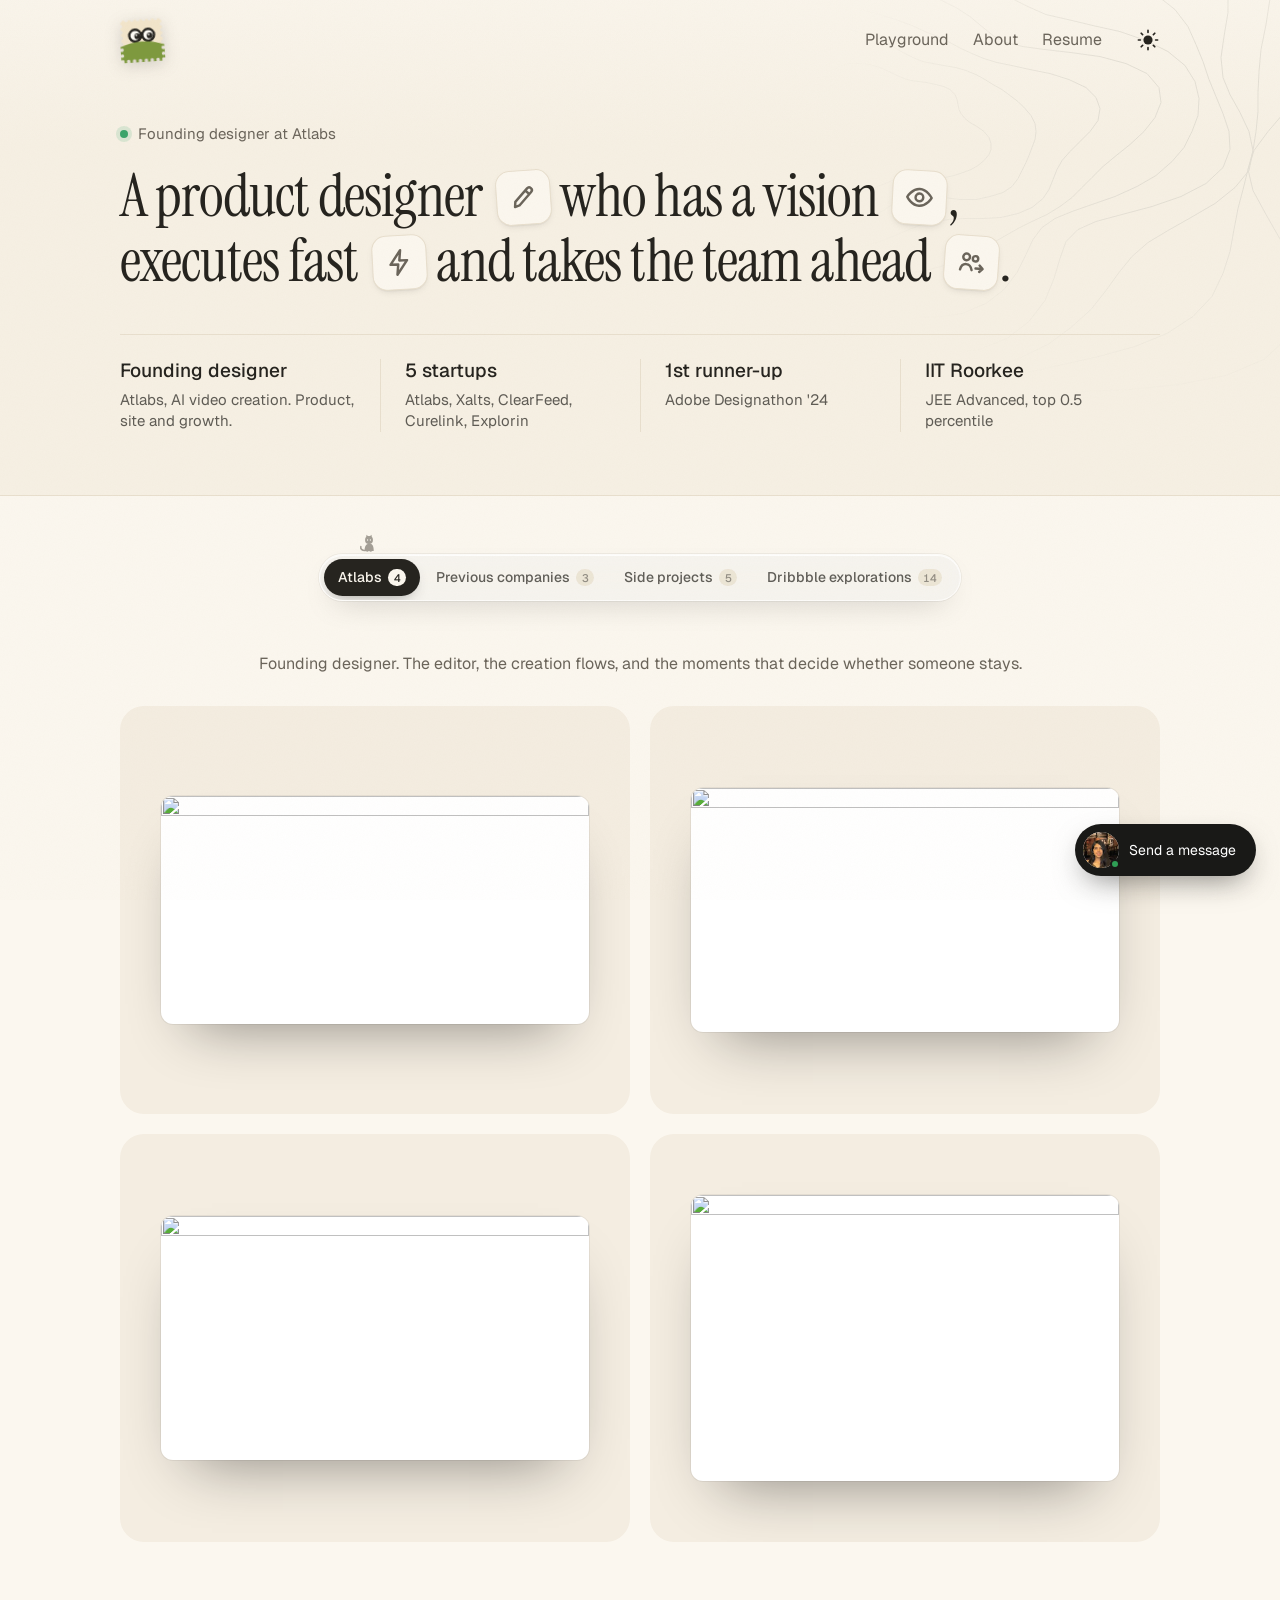
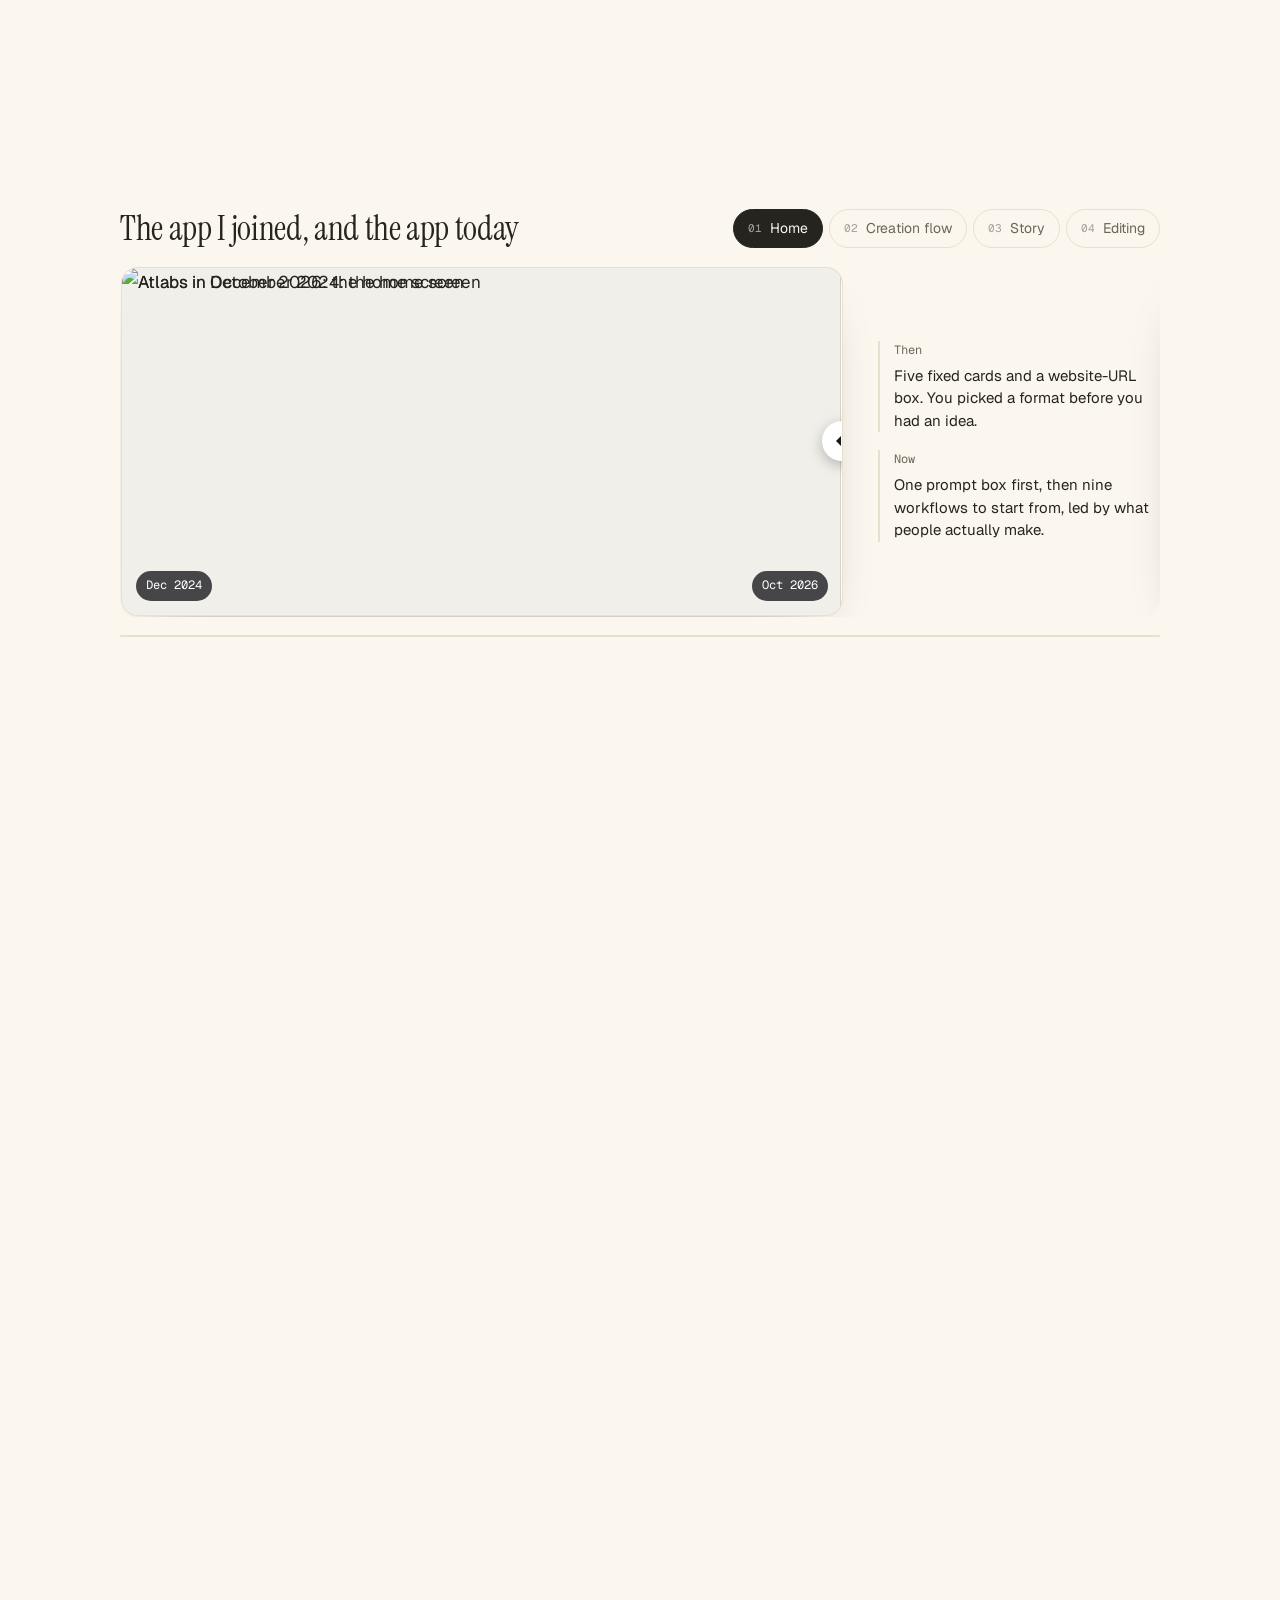
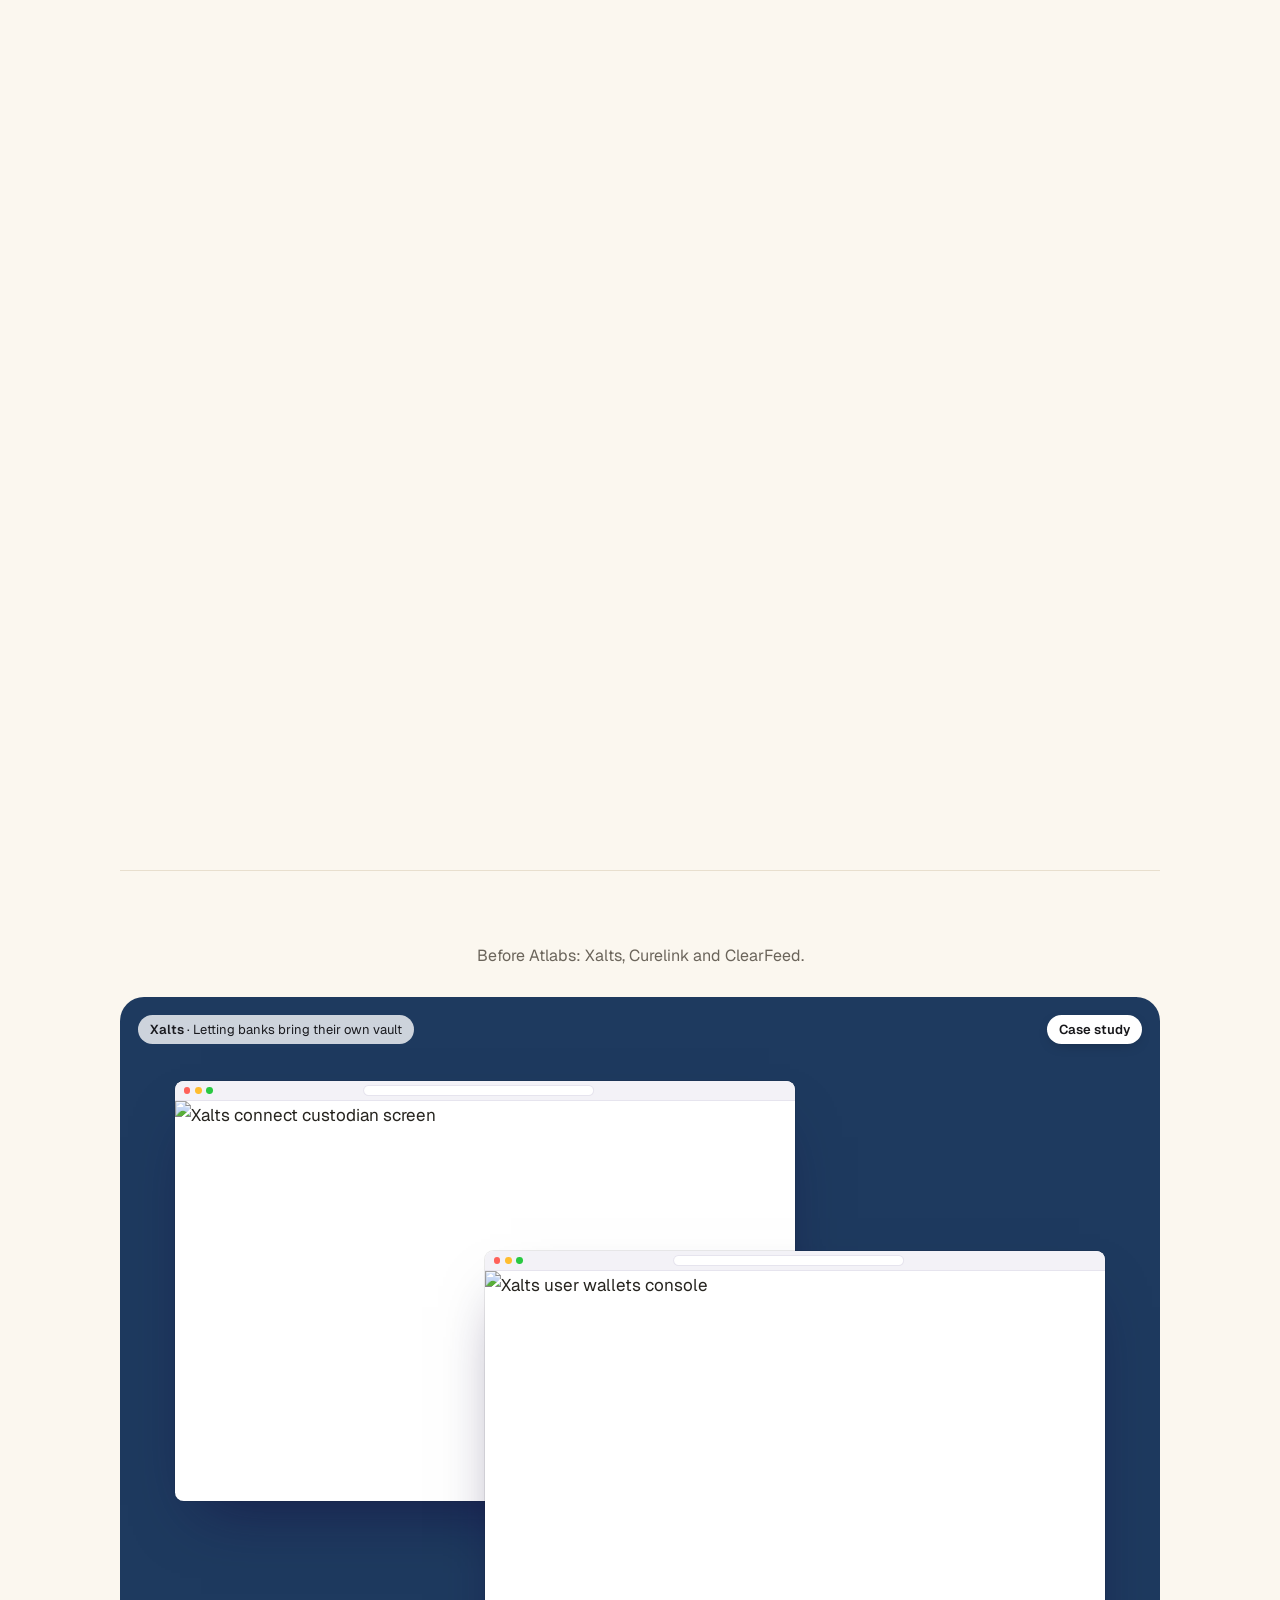
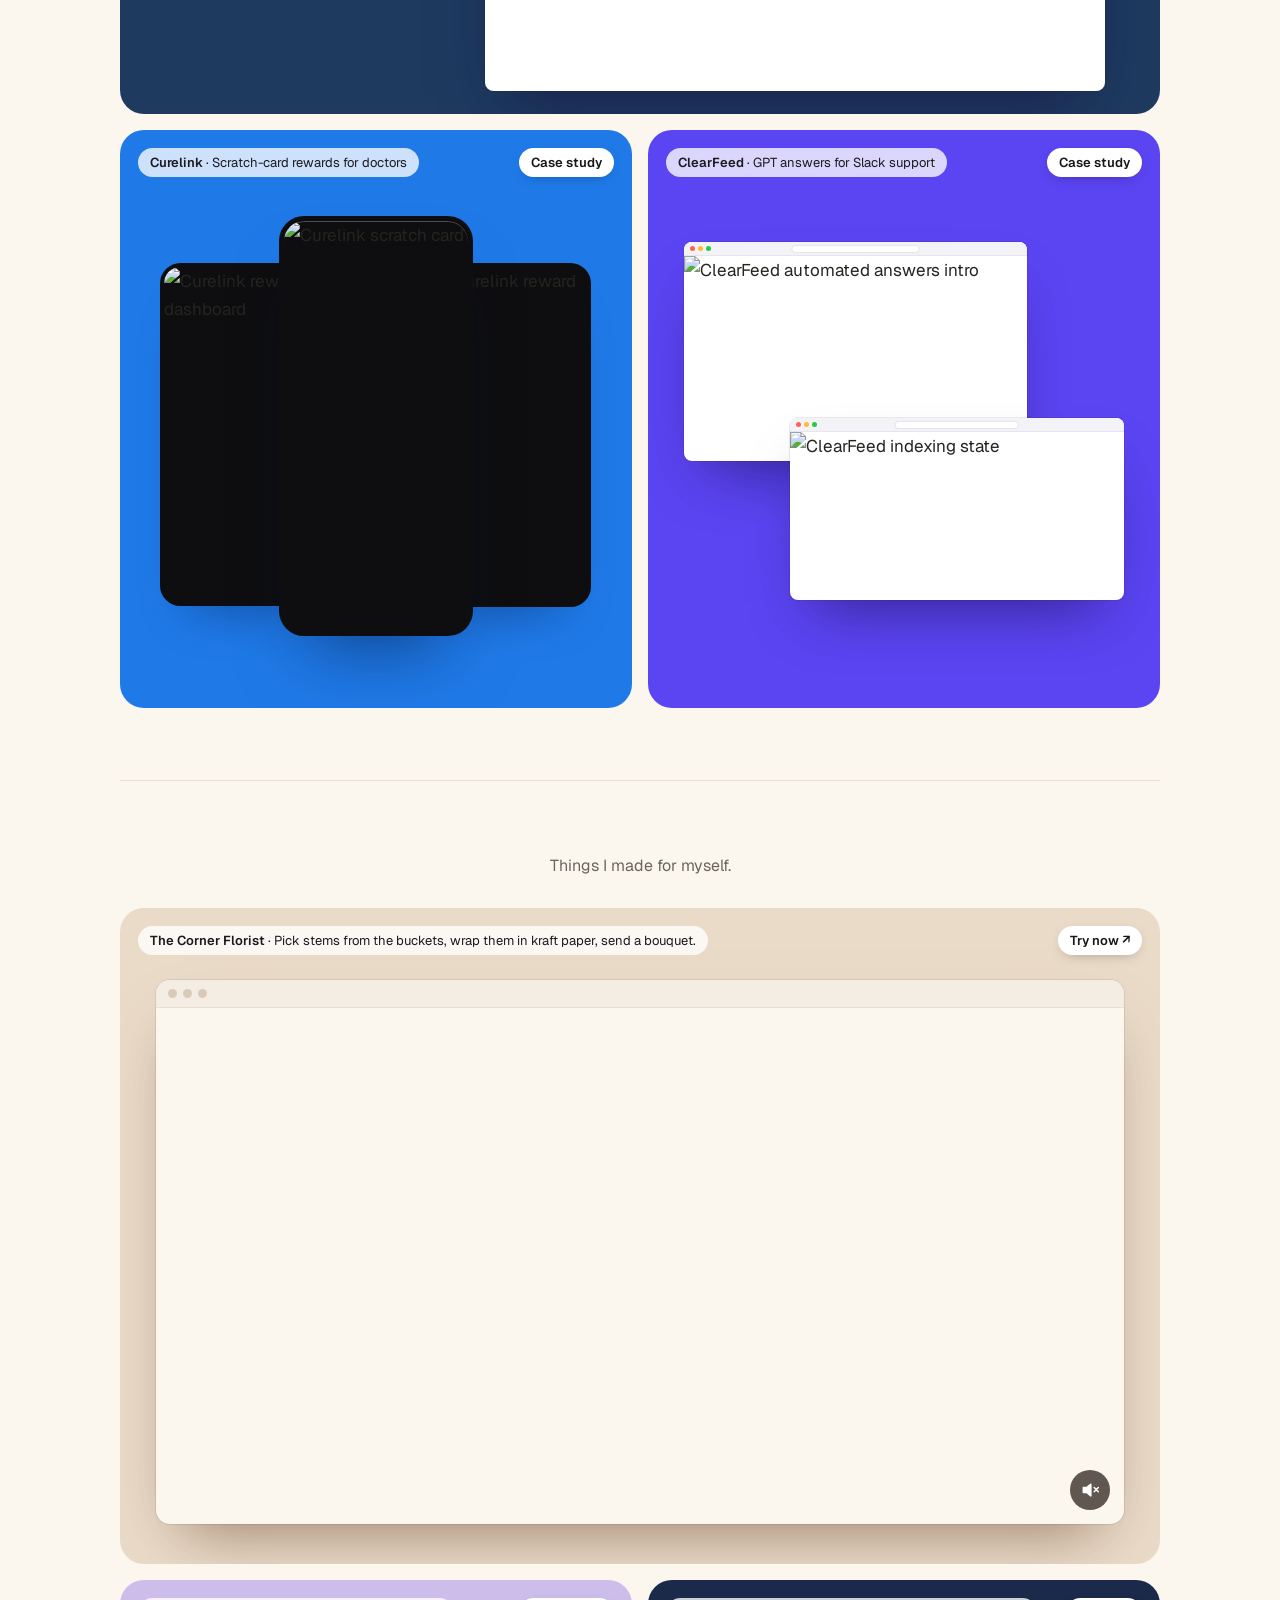
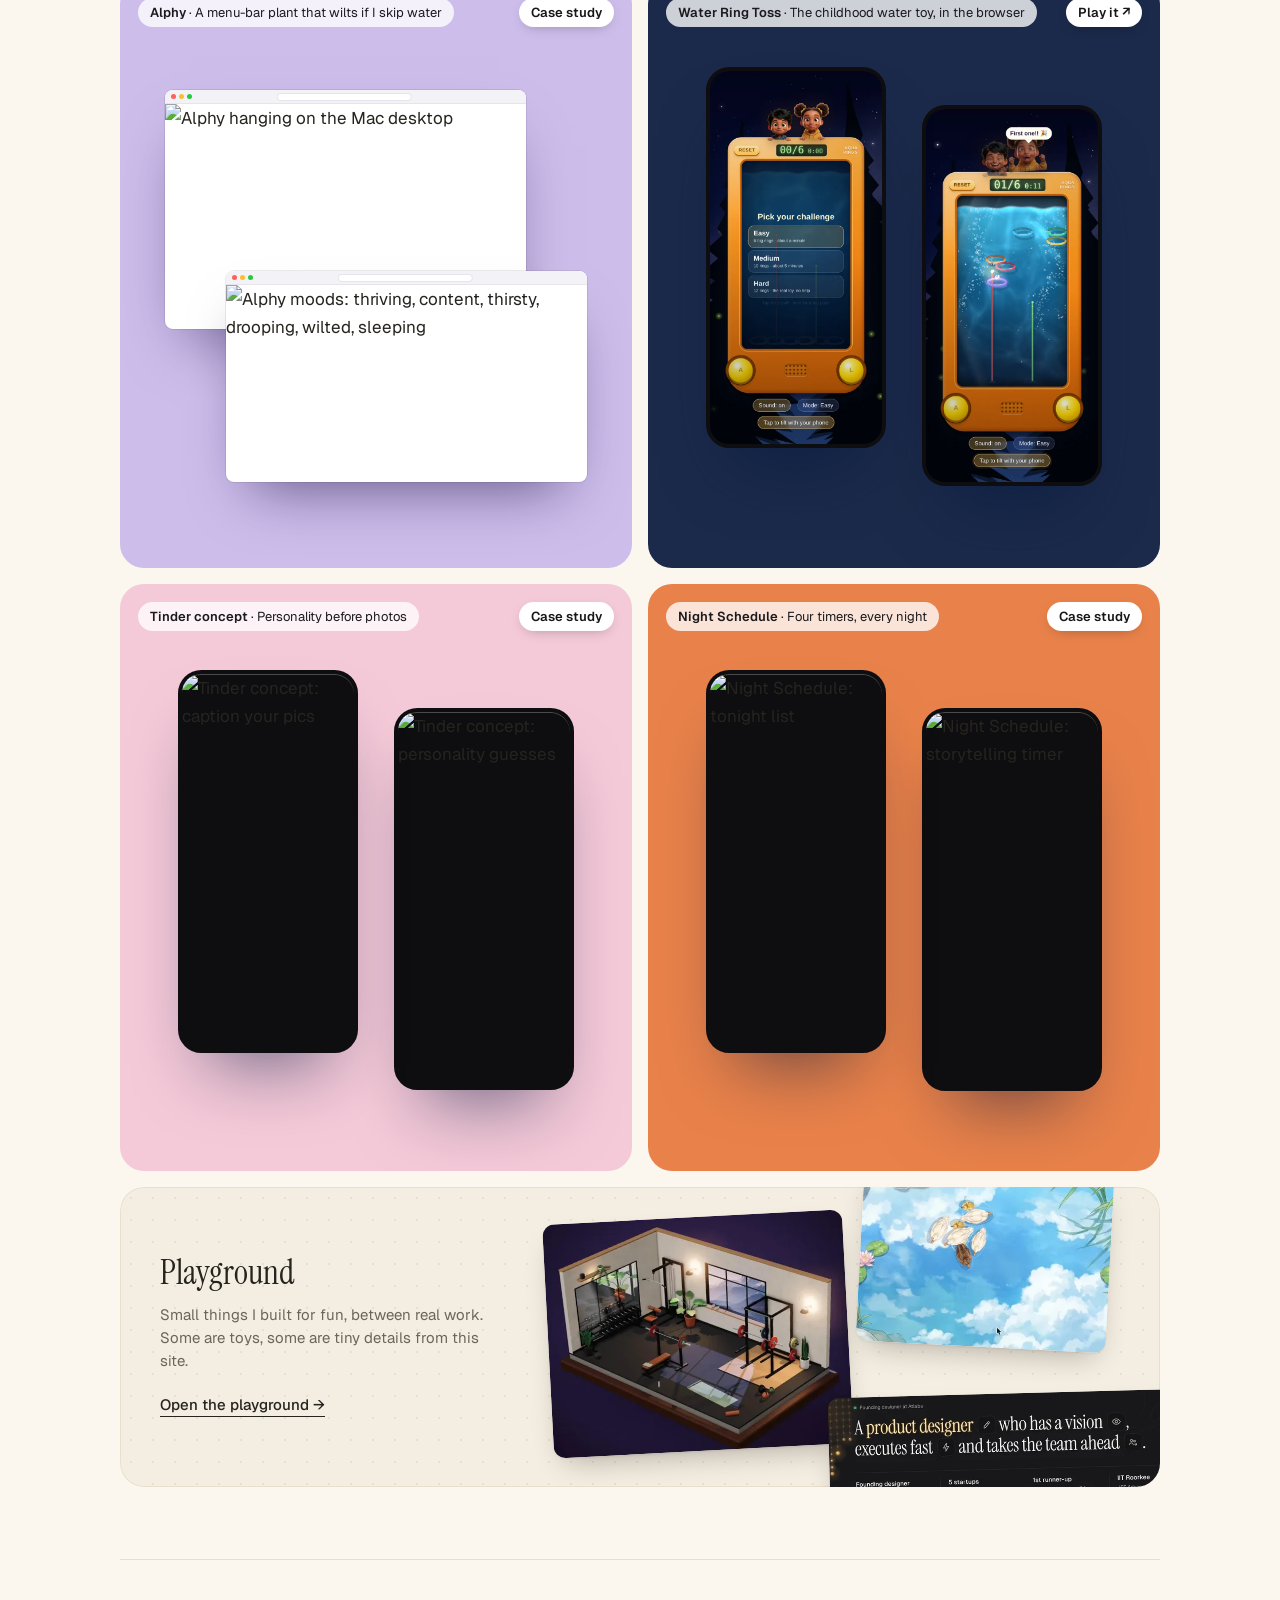
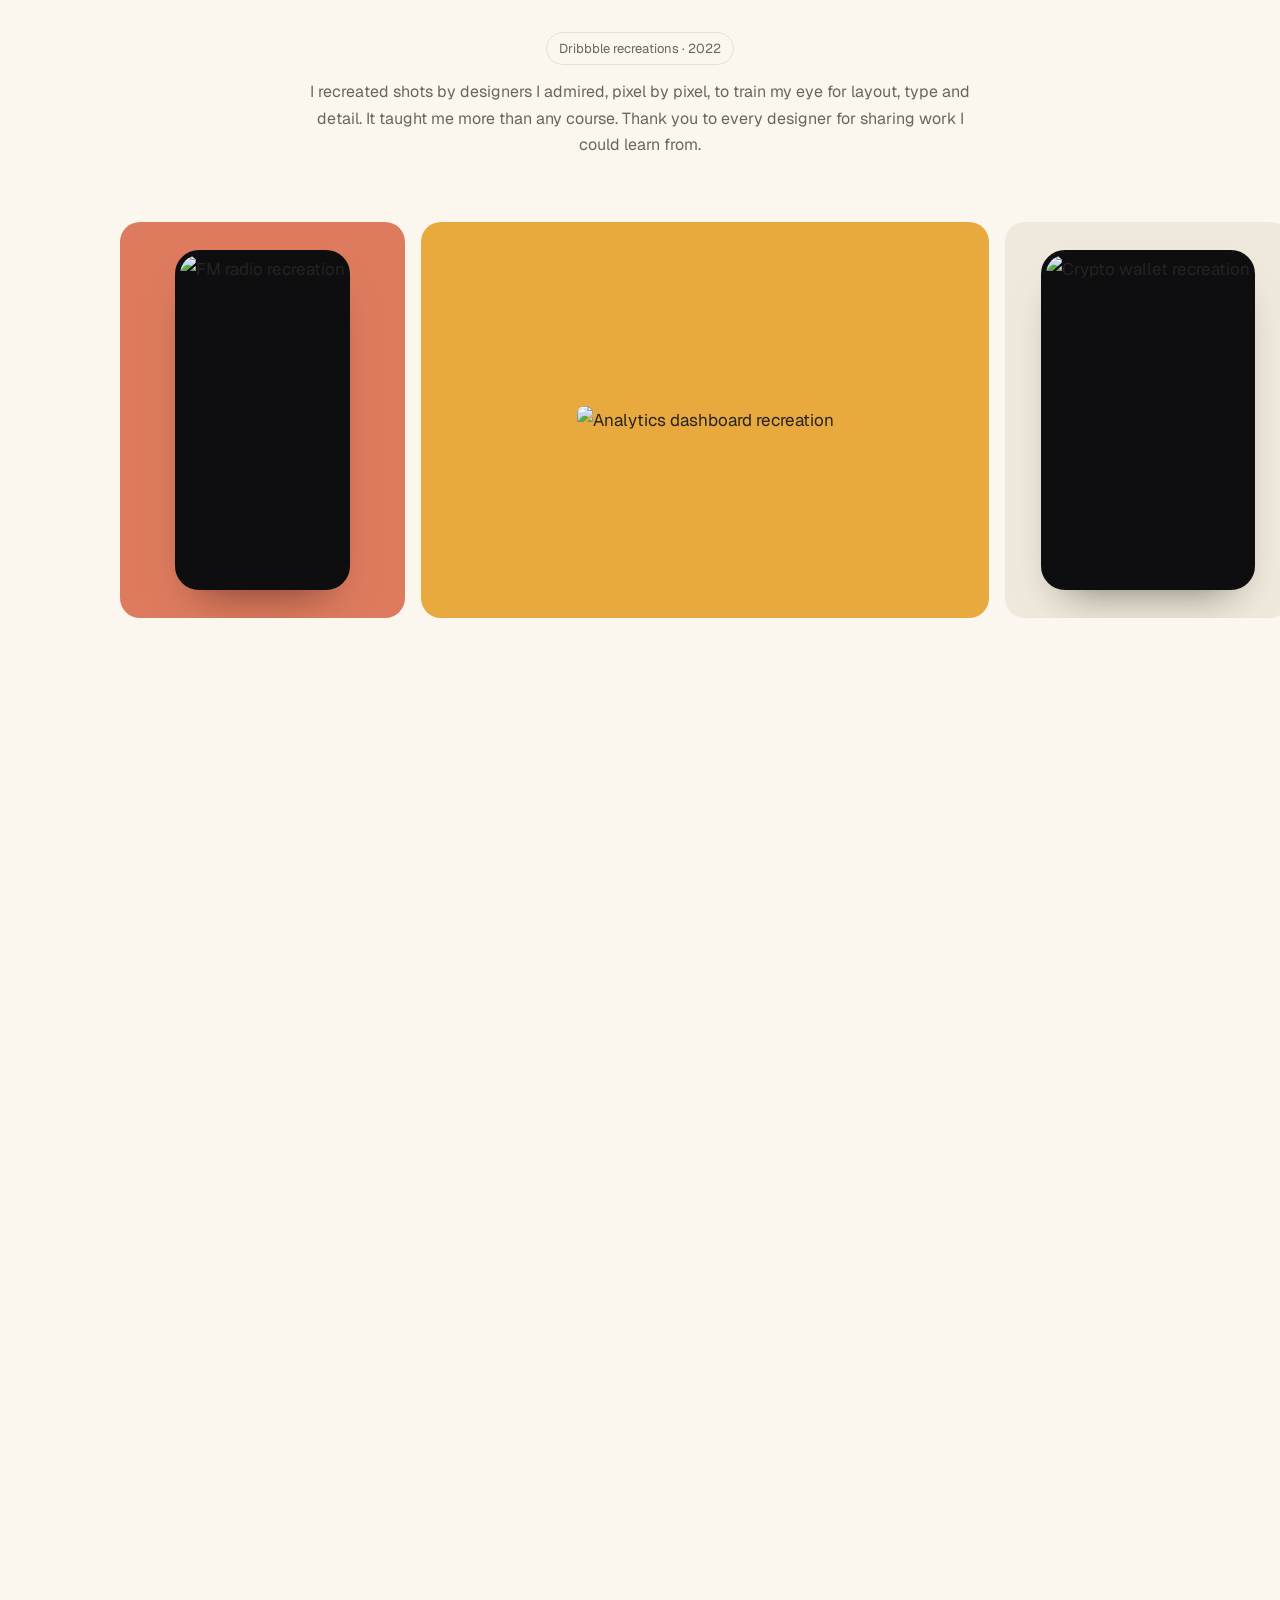
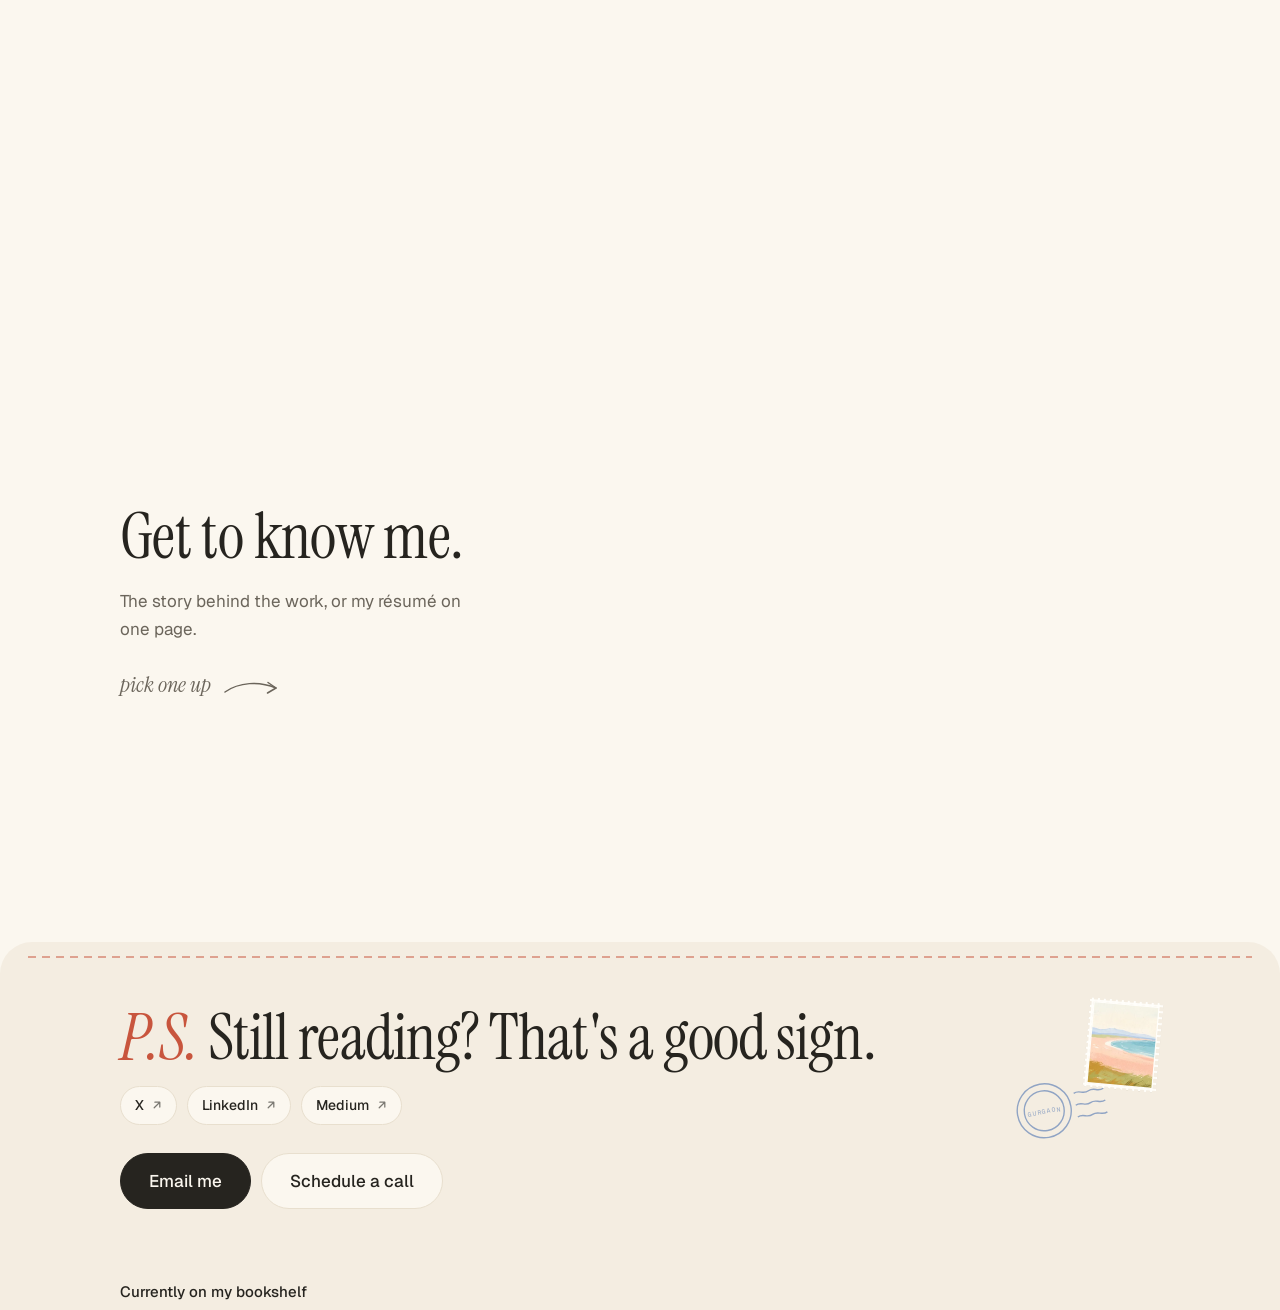
==== commit f5ee94e5: "v4: hover peeks, photo viewer, paint-in intro, stamp mark and favicon, clearer hero, new Atlabs cove" ====
--- a/index.html
+++ b/index.html
@@ -27,6 +27,7 @@
 <meta name="twitter:description" content="Rupam Gumber is a product designer from IIT Roorkee and the founding designer at Atlabs AI. She designs and ships AI video creation tools.">
 <meta name="twitter:image" content="https://rupam.work/og/home.jpg">
 <meta name="theme-color" content="#FAFAF8">
+<link rel="icon" href="/favicon.svg" type="image/svg+xml">
 <link rel="icon" href="/favicon.ico" sizes="48x48">
 <link rel="icon" href="/icon-32.png" type="image/png" sizes="32x32">
 <link rel="apple-touch-icon" href="/apple-touch-icon.png">
@@ -34,10 +35,15 @@
 <link rel="stylesheet" href="/assets/app.css">
 <link rel="stylesheet" href="/assets/v2.css">
 <link rel="stylesheet" href="/assets/v3.css">
+<link rel="stylesheet" href="/assets/v5.css">
+<link rel="stylesheet" href="/assets/v6.css">
+<link rel="stylesheet" href="/assets/v7.css">
+<link rel="stylesheet" href="/assets/v8.css">
 <script type="application/ld+json">[{"@context": "https://schema.org", "@type": "ProfilePage", "name": "Rupam Gumber \u2014 Product Designer at Atlabs AI", "url": "https://rupam.work/", "description": "Rupam Gumber is a product designer from IIT Roorkee and the founding designer at Atlabs AI. She designs and ships AI video creation tools.", "author": {"@type": "Person", "name": "Rupam Gumber", "gender": "Female", "url": "https://rupam.work/"}, "mainEntity": {"@context": "https://schema.org", "@type": "Person", "name": "Rupam Gumber", "url": "https://rupam.work/", "image": "https://rupam.work/og/home.jpg", "givenName": "Rupam", "familyName": "Gumber", "alternateName": ["Rupam", "Rupam G"], "gender": "Female", "jobTitle": "Product Designer", "description": "Rupam Gumber is a product designer and the founding designer at Atlabs AI. She designs and ships AI video creation tools. She studied at IIT Roorkee.", "worksFor": {"@type": "Organization", "name": "Atlabs AI", "url": "https://www.atlabs.ai"}, "alumniOf": {"@type": "CollegeOrUniversity", "name": "Indian Institute of Technology Roorkee", "alternateName": "IIT Roorkee", "sameAs": "https://en.wikipedia.org/wiki/Indian_Institute_of_Technology_Roorkee"}, "hasOccupation": {"@type": "Occupation", "name": "Product Designer"}, "knowsAbout": ["Product design", "AI video tools", "AI image generation", "Design systems", "Prototyping", "Claude Code", "Product analytics"], "sameAs": ["https://x.com/rupam_gumber", "https://www.linkedin.com/in/rupam-gumber-120252204/", "https://github.com/rupam870", "https://medium.com/@rupamgumber38"]}}, {"@context": "https://schema.org", "@type": "ItemList", "name": "Case studies by Rupam Gumber", "itemListElement": [{"@type": "ListItem", "position": 1, "url": "https://rupam.work/work/video-teaser/", "name": "Video teaser: where free users upgrade"}, {"@type": "ListItem", "position": 2, "url": "https://rupam.work/work/editing-experience/", "name": "Designing an AI video editor"}, {"@type": "ListItem", "position": 3, "url": "https://rupam.work/work/create-image/", "name": "Create Image: one surface for 24 AI models"}, {"@type": "ListItem", "position": 4, "url": "https://rupam.work/work/designing-in-production/", "name": "Designing in production with Claude Code"}, {"@type": "ListItem", "position": 5, "url": "https://rupam.work/work/xalts/", "name": "Xalts: letting banks bring their own vault"}, {"@type": "ListItem", "position": 6, "url": "https://rupam.work/work/clearfeed/", "name": "ClearFeed: answering a Slack question only once"}, {"@type": "ListItem", "position": 7, "url": "https://rupam.work/work/curelink/", "name": "Curelink: rewards that lifted enrolments"}, {"@type": "ListItem", "position": 8, "url": "https://rupam.work/work/alphy/", "name": "Alphy: a plant that gets me to drink water"}, {"@type": "ListItem", "position": 9, "url": "https://rupam.work/work/night-schedule/", "name": "Night Schedule: a night routine app"}]}]</script>
 <script src="/assets/router.js"></script>
 </head>
 <body>
+<script src="/assets/v6.js"></script>
 
 
 <div class="wrap">
@@ -434,5 +440,7 @@
 <script src="/assets/js13.js"></script>
 <script src="/assets/v2.js"></script>
 <script src="/assets/v3.js"></script>
+<script src="/assets/v5.js"></script>
+<script src="/assets/v7.js"></script>
 </body>
 </html>
--- a/assets/v3.css
+++ b/assets/v3.css
@@ -142,3 +142,112 @@
 }
 .hz-garden{position:absolute;z-index:0;pointer-events:none;left:calc(50% - 50vw);width:100vw;bottom:-64px;height:240px}
 @media (max-width:820px){.hz-garden{bottom:-48px;height:200px}}
+
+/* ===== v3.1 ===== */
+/* hero: 75% height, with a glimpse of me */
+main{padding-top:40px!important}
+.intro.v2{padding-bottom:118px!important}
+.intro.v2 h1.lead{max-width:780px!important;margin-bottom:22px!important}
+.intro.v2 p.sub{max-width:600px;margin:-6px 0 26px!important;font-size:17px}
+.intro.v2 .now{margin-bottom:16px!important}
+.intro.v2 .proof{padding-top:14px!important}
+.intro.v2::after{-webkit-mask-image:linear-gradient(to bottom,transparent 0,transparent calc(100% - 190px),#000 calc(100% - 100px))!important;
+  mask-image:linear-gradient(to bottom,transparent 0,transparent calc(100% - 190px),#000 calc(100% - 100px))!important}
+.hero-me{position:absolute;right:-6px;top:-8px;width:196px;z-index:2;text-decoration:none;color:var(--ink);transform:rotate(4deg);transition:transform .45s cubic-bezier(.2,.9,.3,1.2)}
+.hero-me:hover{transform:rotate(0) translateY(-6px)}
+.hm-photo{display:block;background:#FFFDF7;padding:9px 9px 34px;border-radius:2px;box-shadow:0 1px 2px rgba(60,40,10,.18),0 24px 44px -24px rgba(60,40,10,.55);position:relative}
+.hm-photo::before{content:"";position:absolute;left:50%;top:-11px;width:78px;height:22px;transform:translateX(-50%) rotate(-5deg);background:rgba(244,214,140,.8)}
+.hm-photo img{display:block;width:100%;height:auto!important;aspect-ratio:4/5;object-fit:cover;object-position:50% 20%}
+.hm-cap{position:absolute;left:0;right:0;bottom:9px;text-align:center;font-family:var(--serif);font-style:italic;font-size:16px}
+.hm-cap i{font-style:normal;display:inline-block;transition:transform .3s}
+.hero-me:hover .hm-cap i{transform:translateX(3px)}
+@media (max-width:1100px){.hero-me{width:150px;top:0}}
+@media (max-width:820px){.hero-me{width:96px;top:-6px;right:0}.hm-photo{padding:5px 5px 20px}.hm-cap{font-size:10.5px;bottom:4px}.hm-cap i{display:none}.intro.v2 h1.lead{max-width:calc(100% - 100px)!important}.intro.v2 .now{max-width:calc(100% - 110px)}.intro.v2{padding-bottom:110px!important}}
+
+/* no underline, no dashed border on work tiles */
+.wtile::after{display:none!important}
+.wcell:hover .wcap b{text-decoration:none!important}
+
+/* Atlabs bento: as loud as side projects */
+.at-bento .comp-p{aspect-ratio:16/11!important}
+.at-bento .full .comp-p{aspect-ratio:16/7!important}
+.at-bento .at-vt .comp-p{aspect-ratio:16/7.6!important}
+.at-phone{position:absolute;display:block}
+.at-phone .device{display:block}
+.at-phone video{display:block;width:100%;height:auto;aspect-ratio:9/16;object-fit:cover;border-radius:inherit}
+@media (max-width:820px){.at-bento .full .comp-p,.at-bento .at-vt .comp-p{aspect-ratio:16/11!important}}
+
+/* recognition: a passport page full of ink stamps */
+.ab-rec{align-items:start!important}
+.ab-awards{position:relative;display:grid!important;grid-template-columns:repeat(3,minmax(0,1fr));gap:22px 18px;padding:46px 28px 30px!important;background:#FFFCF4;border-radius:6px;
+  box-shadow:0 1px 2px rgba(60,40,10,.12),0 22px 44px -30px rgba(60,40,10,.45);
+  background-image:repeating-radial-gradient(circle at 80% 120%,transparent 0 13px,rgba(46,130,150,.06) 13px 14px)}
+.ab-awards::before{content:"PASSPORT · VISAS";position:absolute;left:28px;top:16px;font:500 10.5px/1 'Geist Mono',ui-monospace,monospace;letter-spacing:.2em;color:#9A9285}
+.ab-awards::after{content:"No. 2026";position:absolute;right:28px;top:16px;font:500 10.5px/1 'Geist Mono',ui-monospace,monospace;letter-spacing:.2em;color:#9A9285}
+.ab-awards li{--ink:#2E8296;background:transparent!important;box-shadow:none!important;-webkit-mask:none!important;mask:none!important;min-height:0!important;
+  aspect-ratio:1;display:flex!important;flex-direction:column;align-items:center;justify-content:center;text-align:center;gap:6px!important;padding:14px!important;
+  border:2.5px solid var(--ink)!important;border-radius:50%;color:var(--ink)!important;position:relative;opacity:.88;
+  transform:rotate(var(--sr,0deg));-webkit-mask-image:url("data:image/svg+xml,%3Csvg xmlns='http://www.w3.org/2000/svg' width='120' height='120'%3E%3Cfilter id='n'%3E%3CfeTurbulence type='fractalNoise' baseFrequency='.9' numOctaves='2'/%3E%3CfeColorMatrix values='0 0 0 0 0 0 0 0 0 0 0 0 0 0 0 0 0 0 -2.4 1.9'/%3E%3C/filter%3E%3Crect width='100%25' height='100%25' filter='url(%23n)'/%3E%3C/svg%3E")!important;
+  mask-image:url("data:image/svg+xml,%3Csvg xmlns='http://www.w3.org/2000/svg' width='120' height='120'%3E%3Cfilter id='n'%3E%3CfeTurbulence type='fractalNoise' baseFrequency='.9' numOctaves='2'/%3E%3CfeColorMatrix values='0 0 0 0 0 0 0 0 0 0 0 0 0 0 0 0 0 0 -2.4 1.9'/%3E%3C/filter%3E%3Crect width='100%25' height='100%25' filter='url(%23n)'/%3E%3C/svg%3E")!important}
+.ab-awards li::before{content:"";position:absolute;inset:6px;border:1px solid var(--ink);border-radius:inherit;opacity:.7}
+.ab-awards li b{color:var(--ink)!important;font-family:var(--serif)!important;font-size:17px!important;line-height:1.1}
+.ab-awards li span{color:var(--ink)!important;font-size:10px!important}
+.ab-awards li:nth-child(1){--sr:-8deg}
+.ab-awards li:nth-child(2){--ink:#C8553D;--sr:5deg;border-radius:14px;aspect-ratio:1.25;align-self:center}
+.ab-awards li:nth-child(3){--ink:#2F5DA8;--sr:-3deg;border-radius:50%/42%;aspect-ratio:1.15;align-self:center}
+.ab-awards li:nth-child(4){--ink:#2F5DA8;--sr:6deg;border-radius:6px;border-style:double!important;border-width:5px!important;aspect-ratio:1.3;align-self:center}
+.ab-awards li:nth-child(5){--ink:#2E8296;--sr:-5deg}
+.ab-awards li:nth-child(6){--ink:#C8553D;--sr:9deg;border-radius:50%/42%;aspect-ratio:1.15;align-self:center}
+.ab-awards li:hover{transform:rotate(0) scale(1.05);opacity:1}
+@supports (animation-timeline:view()){
+  .ab-awards li{animation:stampIn linear both;animation-timeline:view();animation-range:entry 10% cover 30%}
+  @keyframes stampIn{from{transform:rotate(var(--sr)) scale(1.6);opacity:0}to{transform:rotate(var(--sr)) scale(1);opacity:.88}}
+}
+@media (max-width:820px){.ab-awards{grid-template-columns:repeat(2,minmax(0,1fr));padding:42px 16px 22px!important}}
+.intro.v2{padding-bottom:96px!important}
+.intro.v2 h1.lead{font-size:clamp(32px,4vw,52px)!important}
+.hero-me{top:-14px}
+
+.ab-awards li{padding:20px!important;gap:4px!important}
+.ab-awards li b{font-size:14px!important;line-height:1.1}
+.ab-awards li span{font-size:8.5px!important;letter-spacing:.12em}
+.ab-awards li:nth-child(3){border-radius:12px!important;aspect-ratio:1.3!important}
+.ab-awards li:nth-child(3) b{font-size:13px!important}
+
+/* ===== v3.2 ===== */
+/* "Hand me a messy problem." as a quiet lead-in */
+.intro.v2 h1.lead .ask{font-family:var(--sans)!important;font-style:normal!important;font-weight:500;font-size:17px;letter-spacing:0;line-height:1.4;color:var(--mute);margin:0 0 10px}
+.intro.v2 h1.lead{font-size:clamp(34px,4.4vw,58px)!important;line-height:1.08!important;max-width:760px!important}
+main{padding-top:56px!important}
+
+/* dark mode: dusk over the meadow */
+:root[data-theme="dark"] .intro.v2::after{filter:brightness(.5) saturate(.75) contrast(1.05);opacity:1!important}
+@media (prefers-color-scheme:dark){:root:not([data-theme="light"]) .intro.v2::after{filter:brightness(.5) saturate(.75) contrast(1.05);opacity:1!important}}
+:root[data-theme="dark"] .hz-garden{opacity:.85}
+:root[data-theme="dark"] .pk,:root[data-theme="dark"] .pk:hover,:root[data-theme="dark"] .pk.act{background:rgba(244,214,140,.16)!important;box-shadow:inset 0 -2px 0 rgba(244,214,140,.55)}
+@media (prefers-color-scheme:dark){:root:not([data-theme="light"]) .pk{background:rgba(244,214,140,.16)!important;box-shadow:inset 0 -2px 0 rgba(244,214,140,.55)}}
+:root[data-theme="dark"] .hm-photo{background:#EDE6D6}
+
+/* recognition: celebrate it */
+.rec2 .rec-lead{font-family:var(--serif);font-size:clamp(30px,3.6vw,46px);line-height:1.05;letter-spacing:-.01em;margin:0 0 36px;color:var(--ink)}
+.rec-hero{display:grid;grid-template-columns:minmax(0,240px) minmax(0,1fr);gap:40px;align-items:center;margin-bottom:56px}
+.rec-hero .ab-award{max-width:none}
+.rec-hero .big{font-family:var(--serif);font-size:clamp(52px,7vw,96px);line-height:.92;letter-spacing:-.02em;margin:0 0 14px;color:var(--ink)}
+.rec-hero .big em{color:var(--thread);font-style:italic}
+.rec-hero .k{font:500 12px/1.4 'Geist Mono',ui-monospace,monospace;letter-spacing:.14em;text-transform:uppercase;color:var(--mute);margin:0}
+.ros-grid{list-style:none;margin:0;padding:0;display:grid;grid-template-columns:repeat(5,minmax(0,1fr));gap:28px 18px;text-align:center}
+.ros-grid li{display:flex;flex-direction:column;align-items:center;gap:6px}
+.ros{position:relative;width:118px;height:118px;display:grid;place-items:center;margin-bottom:34px;transform:rotate(var(--t,0deg));transition:transform .45s cubic-bezier(.2,1.3,.35,1)}
+.ros-grid li:hover .ros{transform:rotate(0) scale(1.08)}
+.ros::before{content:"";position:absolute;inset:0;background:var(--c);-webkit-mask:url("data:image/svg+xml,%3Csvg%20xmlns%3D%22http%3A//www.w3.org/2000/svg%22%20viewBox%3D%220%200%20100%20100%22%3E%3Ccircle%20cx%3D%2250%22%20cy%3D%2250%22%20r%3D%2242%22/%3E%3Ccircle%20cx%3D%2291.0%22%20cy%3D%2250.0%22%20r%3D%228.6%22/%3E%3Ccircle%20cx%3D%2288.5%22%20cy%3D%2264.0%22%20r%3D%228.6%22/%3E%3Ccircle%20cx%3D%2281.4%22%20cy%3D%2276.4%22%20r%3D%228.6%22/%3E%3Ccircle%20cx%3D%2270.5%22%20cy%3D%2285.5%22%20r%3D%228.6%22/%3E%3Ccircle%20cx%3D%2257.1%22%20cy%3D%2290.4%22%20r%3D%228.6%22/%3E%3Ccircle%20cx%3D%2242.9%22%20cy%3D%2290.4%22%20r%3D%228.6%22/%3E%3Ccircle%20cx%3D%2229.5%22%20cy%3D%2285.5%22%20r%3D%228.6%22/%3E%3Ccircle%20cx%3D%2218.6%22%20cy%3D%2276.4%22%20r%3D%228.6%22/%3E%3Ccircle%20cx%3D%2211.5%22%20cy%3D%2264.0%22%20r%3D%228.6%22/%3E%3Ccircle%20cx%3D%229.0%22%20cy%3D%2250.0%22%20r%3D%228.6%22/%3E%3Ccircle%20cx%3D%2211.5%22%20cy%3D%2236.0%22%20r%3D%228.6%22/%3E%3Ccircle%20cx%3D%2218.6%22%20cy%3D%2223.6%22%20r%3D%228.6%22/%3E%3Ccircle%20cx%3D%2229.5%22%20cy%3D%2214.5%22%20r%3D%228.6%22/%3E%3Ccircle%20cx%3D%2242.9%22%20cy%3D%229.6%22%20r%3D%228.6%22/%3E%3Ccircle%20cx%3D%2257.1%22%20cy%3D%229.6%22%20r%3D%228.6%22/%3E%3Ccircle%20cx%3D%2270.5%22%20cy%3D%2214.5%22%20r%3D%228.6%22/%3E%3Ccircle%20cx%3D%2281.4%22%20cy%3D%2223.6%22%20r%3D%228.6%22/%3E%3Ccircle%20cx%3D%2288.5%22%20cy%3D%2236.0%22%20r%3D%228.6%22/%3E%3C/svg%3E") center/contain no-repeat;mask:url("data:image/svg+xml,%3Csvg%20xmlns%3D%22http%3A//www.w3.org/2000/svg%22%20viewBox%3D%220%200%20100%20100%22%3E%3Ccircle%20cx%3D%2250%22%20cy%3D%2250%22%20r%3D%2242%22/%3E%3Ccircle%20cx%3D%2291.0%22%20cy%3D%2250.0%22%20r%3D%228.6%22/%3E%3Ccircle%20cx%3D%2288.5%22%20cy%3D%2264.0%22%20r%3D%228.6%22/%3E%3Ccircle%20cx%3D%2281.4%22%20cy%3D%2276.4%22%20r%3D%228.6%22/%3E%3Ccircle%20cx%3D%2270.5%22%20cy%3D%2285.5%22%20r%3D%228.6%22/%3E%3Ccircle%20cx%3D%2257.1%22%20cy%3D%2290.4%22%20r%3D%228.6%22/%3E%3Ccircle%20cx%3D%2242.9%22%20cy%3D%2290.4%22%20r%3D%228.6%22/%3E%3Ccircle%20cx%3D%2229.5%22%20cy%3D%2285.5%22%20r%3D%228.6%22/%3E%3Ccircle%20cx%3D%2218.6%22%20cy%3D%2276.4%22%20r%3D%228.6%22/%3E%3Ccircle%20cx%3D%2211.5%22%20cy%3D%2264.0%22%20r%3D%228.6%22/%3E%3Ccircle%20cx%3D%229.0%22%20cy%3D%2250.0%22%20r%3D%228.6%22/%3E%3Ccircle%20cx%3D%2211.5%22%20cy%3D%2236.0%22%20r%3D%228.6%22/%3E%3Ccircle%20cx%3D%2218.6%22%20cy%3D%2223.6%22%20r%3D%228.6%22/%3E%3Ccircle%20cx%3D%2229.5%22%20cy%3D%2214.5%22%20r%3D%228.6%22/%3E%3Ccircle%20cx%3D%2242.9%22%20cy%3D%229.6%22%20r%3D%228.6%22/%3E%3Ccircle%20cx%3D%2257.1%22%20cy%3D%229.6%22%20r%3D%228.6%22/%3E%3Ccircle%20cx%3D%2270.5%22%20cy%3D%2214.5%22%20r%3D%228.6%22/%3E%3Ccircle%20cx%3D%2281.4%22%20cy%3D%2223.6%22%20r%3D%228.6%22/%3E%3Ccircle%20cx%3D%2288.5%22%20cy%3D%2236.0%22%20r%3D%228.6%22/%3E%3C/svg%3E") center/contain no-repeat;filter:drop-shadow(0 8px 10px rgba(60,40,10,.25))}
+.ros i,.ros u{position:absolute;top:84px;width:30px;height:52px;background:var(--c);z-index:-1;clip-path:polygon(0 0,100% 0,100% 100%,50% 80%,0 100%);filter:brightness(.88)}
+.ros i{left:30px;transform:rotate(16deg)}.ros u{right:30px;transform:rotate(-16deg)}
+.ros em{position:relative;z-index:1;width:84px;height:84px;border-radius:50%;border:2px dashed rgba(255,255,255,.7);display:grid;place-items:center;text-align:center;
+  font-family:var(--serif);font-style:italic;font-size:17px;line-height:1.05;color:#fff;padding:6px}
+.ros-grid b{font-family:var(--serif);font-weight:400;font-size:20px;line-height:1.15;color:var(--ink)}
+.ros-grid small{font:500 10.5px/1.4 'Geist Mono',ui-monospace,monospace;letter-spacing:.12em;text-transform:uppercase;color:var(--mute)}
+@supports (animation-timeline:view()){.ros{animation:rosIn linear both;animation-timeline:view();animation-range:entry 5% cover 30%}
+  @keyframes rosIn{from{transform:rotate(calc(var(--t,0deg) - 40deg)) scale(.4);opacity:0}to{transform:rotate(var(--t,0deg)) scale(1);opacity:1}}}
+@media (max-width:900px){.ros-grid{grid-template-columns:repeat(2,minmax(0,1fr))}.rec-hero{grid-template-columns:1fr;gap:24px}.rec-hero .ab-award{max-width:240px}}
+.ros{width:104px;height:104px}.ros em{width:74px;height:74px;font-size:15px}.ros i,.ros u{top:74px;width:26px;height:46px}.ros i{left:26px}.ros u{right:26px}
+.ros-grid{gap:24px 10px}.ros-grid b{font-size:18px}
--- a/assets/v5.css
+++ b/assets/v5.css
@@ -0,0 +1,27 @@
+/* v5: hover words that show a photo */
+.pk{cursor:default;position:relative;border-radius:3px;
+  background:linear-gradient(transparent 58%,rgba(244,214,140,.75) 58%,rgba(244,214,140,.75) 92%,transparent 92%) no-repeat 0 0/100% 100%;
+  transition:background-size .3s,color .2s;outline:none}
+.pk:hover,.pk.act,.pk:focus-visible{background:linear-gradient(transparent 8%,rgba(244,214,140,.85) 8%,rgba(244,214,140,.85) 92%,transparent 92%) no-repeat 0 0/100% 100%}
+.intro.v2 .proof b.pk{display:inline-block;padding:0 2px;margin-left:-2px}
+.pk::after{content:"";display:inline-block;width:.62em;height:.62em;margin-left:.28em;vertical-align:.12em;opacity:.55;
+  background:currentColor;-webkit-mask:url("data:image/svg+xml,%3Csvg xmlns='http://www.w3.org/2000/svg' viewBox='0 0 24 24' fill='none' stroke='black' stroke-width='2.2'%3E%3Crect x='3' y='6' width='18' height='14' rx='2'/%3E%3Ccircle cx='12' cy='13' r='3.6'/%3E%3Cpath d='M8 6l1.6-2.4h4.8L16 6'/%3E%3C/svg%3E") center/contain no-repeat;
+  mask:url("data:image/svg+xml,%3Csvg xmlns='http://www.w3.org/2000/svg' viewBox='0 0 24 24' fill='none' stroke='black' stroke-width='2.2'%3E%3Crect x='3' y='6' width='18' height='14' rx='2'/%3E%3Ccircle cx='12' cy='13' r='3.6'/%3E%3Cpath d='M8 6l1.6-2.4h4.8L16 6'/%3E%3C/svg%3E") center/contain no-repeat}
+
+.peek{position:fixed;left:0;top:0;z-index:90;pointer-events:none;width:220px;will-change:transform}
+.peek[data-n="2"]{width:300px}.peek[data-n="4"]{width:330px}
+.pk-card{position:absolute;left:50%;top:0;width:170px;margin:0 0 0 -85px;background:#FFFDF7;padding:8px 8px 30px;border-radius:2px;
+  box-shadow:0 1px 2px rgba(60,40,10,.18),0 22px 40px -20px rgba(60,40,10,.55);
+  opacity:0;transform:translate(var(--dx),calc(var(--dy) + 16px)) rotate(calc(var(--r) * .4)) scale(.86);
+  transition:opacity .22s ease,transform .45s cubic-bezier(.2,1.25,.35,1);transition-delay:0s}
+.peek.on .pk-card{opacity:1;transform:translate(var(--dx),var(--dy)) rotate(var(--r)) scale(1);transition-delay:var(--d)}
+.pk-card img{display:block;width:100%;aspect-ratio:4/5;object-fit:cover;border-radius:1px}
+.pk-card.wide{width:230px;margin-left:-115px}.pk-card.wide img{aspect-ratio:16/10;object-position:0 0}
+.pk-card.tall img{aspect-ratio:3/4;object-position:50% 55%}
+.peek[data-n="4"] .pk-card{width:140px;margin-left:-70px}.peek[data-n="4"] .pk-card img{aspect-ratio:1/1}
+.pk-card figcaption{position:absolute;left:0;right:0;bottom:7px;text-align:center;font-family:var(--serif);font-style:italic;font-size:15px;color:#26241F;white-space:nowrap}
+.pk-tape{position:absolute;left:50%;top:-10px;width:64px;height:20px;transform:translateX(-50%) rotate(-4deg);background:rgba(244,214,140,.82);z-index:1}
+.pk-card:nth-child(2) .pk-tape{background:rgba(233,160,170,.78);transform:translateX(-50%) rotate(5deg)}
+.pk-card:nth-child(3) .pk-tape{background:rgba(158,205,220,.8)}
+@media (prefers-reduced-motion:reduce){.pk-card{transition:opacity .15s}}
+.intro.v2 .proof b.pk{width:fit-content;display:block!important}
--- a/assets/v6.css
+++ b/assets/v6.css
@@ -0,0 +1,38 @@
+/* v6 — loading screen */
+html.pre-on body{overflow:hidden}
+.pre{position:fixed;inset:0;z-index:2147483000;background:#FBF7EF;overflow:hidden;cursor:pointer;transition:opacity .6s ease,transform .7s cubic-bezier(.7,0,.3,1)}
+.pre.out{opacity:0;transform:translateY(-4%);pointer-events:none}
+.pre-paint,.pre-flow{position:absolute;inset:0;width:100%;height:100%}
+.pre-copy{position:absolute;left:0;right:0;top:15vh;text-align:center;z-index:3;padding:0 20px}
+.pre-k{margin:0 0 14px;font:500 12px/1 'Geist Mono',ui-monospace,monospace;letter-spacing:.16em;text-transform:uppercase;color:#3A372F}
+.pre-k b{font-weight:500;color:#C8553D}
+.pre-k .arr{color:#C8553D}
+.pre-h{margin:0;font-family:'Instrument Serif',Georgia,serif;font-size:clamp(52px,9vw,128px);line-height:.95;letter-spacing:-.02em;color:#26241F}
+.pre-h em{color:#C8553D;font-style:italic}
+.pre-h>*{display:inline-block;opacity:0;transform:translateY(26px);transition:opacity .4s,transform .55s cubic-bezier(.2,1.2,.35,1)}
+.pre.fly .pre-h>*{opacity:1;transform:none}
+.pre.fly .pre-h>*:nth-child(2){transition-delay:.06s}.pre.fly .pre-h>*:nth-child(3){transition-delay:.12s}.pre.fly .pre-h>*:nth-child(4){transition-delay:.18s}
+.pre-me{position:absolute;z-index:4;left:50%;bottom:16vh;width:min(190px,34vw);margin:0 0 0 -95px;background:#FFFDF7;padding:9px 9px 32px;
+  box-shadow:0 1px 2px rgba(60,40,10,.2),0 26px 44px -22px rgba(60,40,10,.6);transform:translateY(-120vh) rotate(-14deg);transition:transform .8s cubic-bezier(.2,1.05,.3,1.05)}
+.pre.me .pre-me{transform:translateY(0) rotate(-4deg)}
+.pre-me img{display:block;width:100%;aspect-ratio:4/5;object-fit:cover;object-position:50% 20%}
+.pre-me figcaption{position:absolute;left:0;right:0;bottom:8px;text-align:center;font-family:'Instrument Serif',serif;font-style:italic;font-size:16px;color:#26241F}
+.pre-me .tape{position:absolute;left:50%;top:-11px;width:76px;height:22px;transform:translateX(-50%) rotate(-5deg);background:rgba(244,214,140,.85)}
+.pre-route{position:absolute;z-index:3;left:6vw;right:6vw;top:34vh;height:26vh;width:88vw;overflow:visible}
+.pre-route path{fill:none;stroke:#26241F;stroke-width:2;stroke-dasharray:6 8;vector-effect:non-scaling-stroke;opacity:0;stroke-dashoffset:0;
+  clip-path:inset(0 100% 0 0);transition:clip-path 1s cubic-bezier(.4,0,.2,1),opacity .2s}
+.pre.fly .pre-route path{opacity:.7;clip-path:inset(0 0 0 0)}
+.pre-plane{position:absolute;z-index:4;left:calc(6vw + 88vw * .09);top:calc(34vh + 26vh * .83);width:26px;height:26px;margin:-13px 0 0 -13px;color:#26241F;opacity:0;
+  offset-path:none}
+.pre.fly .pre-plane{opacity:1;animation:preFly 1s cubic-bezier(.4,0,.2,1) forwards}
+@keyframes preFly{
+  0%{left:calc(6vw + 88vw*.09);top:calc(34vh + 26vh*.83);transform:rotate(-55deg)}
+  50%{left:calc(6vw + 88vw*.5);top:calc(34vh + 26vh*.14);transform:rotate(0deg)}
+  100%{left:calc(6vw + 88vw*.91);top:calc(34vh + 26vh*.57);transform:rotate(35deg)}}
+.pre-pin{position:absolute;z-index:4;font-family:'Instrument Serif',serif;font-size:22px;color:#26241F;opacity:0;transition:opacity .4s;display:flex;flex-direction:column;align-items:center;line-height:1}
+.pre-pin i{font:500 10px/1 'Geist Mono',monospace;letter-spacing:.14em;text-transform:uppercase;font-style:normal;color:#C8553D;margin-top:4px}
+.pre-pin.a{left:calc(6vw + 88vw*.09);top:calc(34vh + 26vh*.83 + 16px);transform:translateX(-50%)}
+.pre-pin.b{left:calc(6vw + 88vw*.91);top:calc(34vh + 26vh*.57 + 16px);transform:translateX(-50%)}
+.pre.fly .pre-pin.a{opacity:1}.pre.fly .pre-pin.b{opacity:1;transition-delay:.85s}
+.pre-skip{position:absolute;z-index:5;right:20px;bottom:18px;all:unset;position:absolute;right:22px;bottom:18px;font:500 11px/1 'Geist Mono',monospace;letter-spacing:.14em;text-transform:uppercase;color:#3A372F;padding:9px 12px;border-radius:99px;background:rgba(251,247,239,.75);cursor:pointer}
+@media (max-width:700px){.pre-copy{top:12vh}.pre-route{top:38vh;height:20vh}.pre-pin{font-size:17px}}
--- a/assets/v7.css
+++ b/assets/v7.css
@@ -0,0 +1,58 @@
+/* v7 */
+/* hero: one line, & instead of and; polaroid 15% smaller */
+.intro.v2 h1.lead{max-width:none!important;font-size:clamp(30px,3.3vw,46px)!important;white-space:nowrap}
+@media (max-width:900px){.intro.v2 h1.lead{white-space:normal;max-width:calc(100% - 100px)!important}}
+.hero-me{width:166px!important;top:-6px!important}
+@media (max-width:1100px){.hero-me{width:128px!important}}
+@media (max-width:820px){.hero-me{width:82px!important}}
+.pk{cursor:zoom-in!important}
+
+/* photo viewer */
+html.pv-lock body{overflow:hidden}
+.pv{position:fixed;inset:0;z-index:2147482000;display:grid;grid-template-columns:auto minmax(0,1fr) auto;align-items:center;gap:16px;padding:24px;
+  background:rgba(38,36,31,.72);backdrop-filter:blur(6px);-webkit-backdrop-filter:blur(6px);opacity:0;transition:opacity .25s;cursor:zoom-out}
+.pv.on{opacity:1}
+.pv-card{grid-column:2;justify-self:center;margin:0;background:#FFFDF7;padding:14px 14px 0;border-radius:3px;box-shadow:0 30px 80px -20px rgba(0,0,0,.6);position:relative;cursor:default;
+  max-width:min(92vw,1000px);transform:rotate(var(--r,-2deg)) scale(.9);opacity:0}
+.pv-card.in{animation:pvIn .45s cubic-bezier(.2,1.2,.35,1) forwards}
+@keyframes pvIn{to{transform:rotate(var(--r,-2deg)) scale(1);opacity:1}}
+.pv-card img{display:block;max-width:100%;max-height:74vh;width:auto;height:auto;margin:0 auto;border-radius:1px}
+.pv-card figcaption{display:flex;justify-content:space-between;align-items:baseline;gap:16px;padding:12px 4px 14px;color:#26241F}
+.pv-card figcaption b{font-family:var(--serif);font-style:italic;font-weight:400;font-size:24px}
+.pv-n{font:500 11px/1 'Geist Mono',ui-monospace,monospace;letter-spacing:.14em;color:#6B655B}
+.pv-tape{position:absolute;left:50%;top:-13px;width:96px;height:26px;transform:translateX(-50%) rotate(-4deg);background:rgba(244,214,140,.85)}
+.pv-x,.pv-nav{all:unset;box-sizing:border-box;width:48px;height:48px;border-radius:50%;display:grid;place-items:center;background:#FBF7EF;color:#26241F;font-size:22px;cursor:pointer;box-shadow:0 8px 20px -8px rgba(0,0,0,.5)}
+.pv-x{position:fixed;right:20px;top:20px;font-size:28px}
+.pv-nav{visibility:hidden}.pv.multi .pv-nav{visibility:visible}
+.pv-nav.prev{grid-column:1}.pv-nav.next{grid-column:3}
+.pv-x:focus-visible,.pv-nav:focus-visible{outline:2px solid #FBF7EF;outline-offset:3px}
+@media (max-width:700px){.pv{grid-template-columns:1fr;padding:16px}.pv-card{grid-column:1}.pv-nav{position:fixed;bottom:22px}.pv-nav.prev{left:calc(50% - 60px)}.pv-nav.next{left:calc(50% + 12px)}}
+
+/* peeking wordmark, in the main font */
+.top .name .nav-av{display:none!important}
+.top .name{text-decoration:none}
+.top .name .wm{font-family:var(--serif);font-size:34px;line-height:1;letter-spacing:-.02em;color:var(--ink);position:relative;display:inline-block;isolation:isolate}
+.wm .u{position:relative;display:inline-block}
+.wm .eyes{position:absolute;left:50%;bottom:.36em;transform:translateX(-50%);display:flex;gap:.01em;z-index:-1;font-size:inherit}
+.wm .eye{width:.34em;height:.34em;border-radius:50%;background:#FFFDF7;border:.05em solid currentColor;position:relative;display:block;animation:wmBlink 6s infinite}
+.wm .eye i{position:absolute;left:50%;top:50%;width:.15em;height:.15em;margin:-.075em 0 0 -.075em;border-radius:50%;background:currentColor;transition:transform .08s linear}
+.wm .eye+.eye{animation-delay:.04s}
+@keyframes wmBlink{0%,95%,100%{transform:scaleY(1)}97%{transform:scaleY(.1)}}
+:root[data-theme="dark"] .wm .eye{background:#EDE6D6}
+@media (max-width:520px){.top .name .wm{font-size:28px}}
+.pv[hidden]{display:none!important}
+
+/* nav: less air above */
+.top{padding-top:18px!important}
+main:has(.intro.v2){padding-top:36px!important}
+
+/* Atlabs tiles: richer, painted-wash colours instead of pale */
+.at-bento .comp-tile{background-color:var(--bg)!important;background-image:radial-gradient(120% 90% at 15% 10%,rgba(255,255,255,.28),transparent 55%),radial-gradient(90% 80% at 90% 100%,rgba(0,0,0,.14),transparent 60%),url("data:image/svg+xml,%3Csvg xmlns='http://www.w3.org/2000/svg' width='200' height='200'%3E%3Cfilter id='n'%3E%3CfeTurbulence type='fractalNoise' baseFrequency='.7' numOctaves='3'/%3E%3CfeColorMatrix values='0 0 0 0 0 0 0 0 0 0 0 0 0 0 0 0 0 0 .18 0'/%3E%3C/filter%3E%3Crect width='100%25' height='100%25' filter='url(%23n)'/%3E%3C/svg%3E")!important}
+.at-bento .at-vt{--bg:#E07B4F!important}
+.at-bento .comp-tile:nth-child(2){--bg:#8D78CF!important}
+.at-bento .comp-tile:nth-child(3){--bg:#4E9A7C!important}
+.at-bento .comp-tile:nth-child(4){--bg:#1F3157!important}
+.at-bento .webframe,.at-bento .device{box-shadow:0 30px 60px -24px rgba(0,0,0,.55)!important}
+@media (min-width:901px){.intro.v2 .proof{margin-right:190px}}
+html.pv-lock .rw-launch,html.pv-lock .rw-close-fab,html.pv-lock .rw-panel,html.pv-lock .rw-peek{visibility:hidden!important}
+.at-bento .comp-tile:not(.full) .comp-p{aspect-ratio:16/10!important}
--- a/assets/v8.css
+++ b/assets/v8.css
@@ -0,0 +1,65 @@
+/* v8 */
+/* nav: stamp icon as the mark */
+.top .name .wm-stamp{display:block;width:44px;height:44px;transform:rotate(-4deg);transition:transform .35s cubic-bezier(.2,1.4,.4,1);filter:drop-shadow(0 4px 8px rgba(38,36,31,.18))}
+.top .name:hover .wm-stamp{transform:rotate(3deg) scale(1.06)}
+
+/* hero: a bit taller, clearer hierarchy */
+main:has(.intro.v2){padding-top:56px!important}
+.intro.v2 h1.lead .ask{font-size:18px!important;margin-bottom:14px!important}
+.intro.v2 h1.lead{font-size:clamp(32px,3.5vw,50px)!important;margin-bottom:26px!important}
+.intro.v2 p.sub{font-size:18px!important;line-height:1.6;margin:0 0 40px!important;max-width:640px}
+.intro.v2 .proof{padding-top:26px!important;border-top-color:rgba(38,36,31,.14)!important}
+.intro.v2 .proof li{gap:8px!important;padding:0 26px!important}
+.intro.v2 .proof li:first-child{padding-left:0!important}
+.intro.v2 .proof b{font-size:clamp(24px,2.2vw,31px)!important;line-height:1.1!important;letter-spacing:-.015em}
+.intro.v2 .proof span{font-size:15px!important;line-height:1.45}
+.hero-me{width:178px!important;top:4px!important}
+/* flowers sit lower, away from the text */
+.intro.v2{padding-bottom:190px!important}
+.hz-garden{bottom:-70px!important;height:220px!important}
+@media (max-width:820px){
+  main:has(.intro.v2){padding-top:36px!important}
+  .intro.v2 .proof li{padding:0 14px!important}
+  .intro.v2 .proof b{font-size:22px!important}
+  .intro.v2 .proof span{font-size:13.5px!important}
+  .intro.v2{padding-bottom:150px!important}
+  .hero-me{width:96px!important}
+}
+
+/* Atlabs: header on top, big covers that bleed off the bottom */
+.at2{grid-template-columns:1fr 1fr!important;gap:20px!important}
+.at2 .at-tile{display:flex!important;flex-direction:column;align-items:stretch;justify-content:flex-start;padding:0!important;min-height:0!important;border-radius:28px;color:#fff}
+.at2 .at-tile.full{grid-column:1/-1}
+.at2 .at-head{position:static!important;inset:auto!important;display:flex;align-items:flex-start;justify-content:space-between;gap:20px;padding:30px 34px 0;background:none!important;box-shadow:none!important;backdrop-filter:none!important;-webkit-backdrop-filter:none!important;border-radius:0;max-width:none!important;z-index:4}
+.at2 .at-head>span{display:flex;flex-direction:column;gap:6px;min-width:0}
+.at2 .at-head b{font-family:var(--serif);font-weight:400;font-size:clamp(28px,2.6vw,38px);line-height:1.05;letter-spacing:-.015em;color:#fff}
+.at2 .at-head .cl{font-size:15.5px;line-height:1.45;color:rgba(255,255,255,.86);max-width:46ch;white-space:normal}
+.at2 .at-head .case{position:static!important;flex:none;display:inline-flex;align-items:center;gap:6px;padding:10px 16px;border-radius:999px;background:rgba(255,255,255,.95);color:#26241F;font:500 14px/1 var(--sans);text-decoration:none;opacity:1!important;transform:none!important;box-shadow:0 6px 16px -8px rgba(0,0,0,.35);transition:transform .25s}
+.at2 .at-tile:hover .case{transform:translateX(2px)!important}
+.at2 .at-tile .case i{font-style:normal;transition:transform .25s}
+.at2 .at-tile:hover .case i{transform:translateX(3px)}
+.at2 .stage{position:relative;width:100%;flex:1;display:block!important;padding:0!important}
+.at2 .at-stage{position:relative;width:100%;aspect-ratio:auto!important;height:clamp(300px,34vw,470px)}
+.at2 .at-tile:not(.full) .at-stage{height:clamp(260px,26vw,380px)}
+.at2 .at-stage .pc{position:absolute}
+.at2 .at-stage .webframe,.at2 .at-stage .device{box-shadow:0 0 0 1px rgba(0,0,0,.08),0 34px 70px -24px rgba(0,0,0,.6)!important}
+.at2 .at-dp .at-head b{color:#F6F0E4}
+@media (max-width:820px){
+  .at2{grid-template-columns:1fr!important;gap:14px!important}
+  .at2 .at-tile.full{grid-column:auto}
+  .at2 .at-head{flex-direction:column;gap:14px;padding:22px 20px 0}
+  .at2 .at-head .case{padding:9px 14px;font-size:13px}
+  .at2 .at-stage,.at2 .at-tile:not(.full) .at-stage{height:62vw}
+}
+.at2 .at-head .cl{display:block!important}
+.at2 .at-tile.at-vt{--bg:#E07B4F!important}
+.at2 .at-tile.at-ed{--bg:#4E9A7C!important}
+.at2 .at-tile.at-ci{--bg:#8D78CF!important}
+.at2 .at-tile.at-dp{--bg:#1F3157!important}
+@media (min-width:821px){.intro.v2 .proof b{font-size:clamp(21px,1.85vw,27px)!important;white-space:nowrap}}
+@media (max-width:820px){
+  .intro.v2 .proof{row-gap:22px!important}
+  .intro.v2 .proof li{padding:0 0 0 14px!important}
+  .intro.v2 .proof li:nth-child(odd){padding-left:0!important;border-left:0!important;grid-column:auto!important}
+  .intro.v2 .proof b{font-size:20px!important;white-space:nowrap}
+}
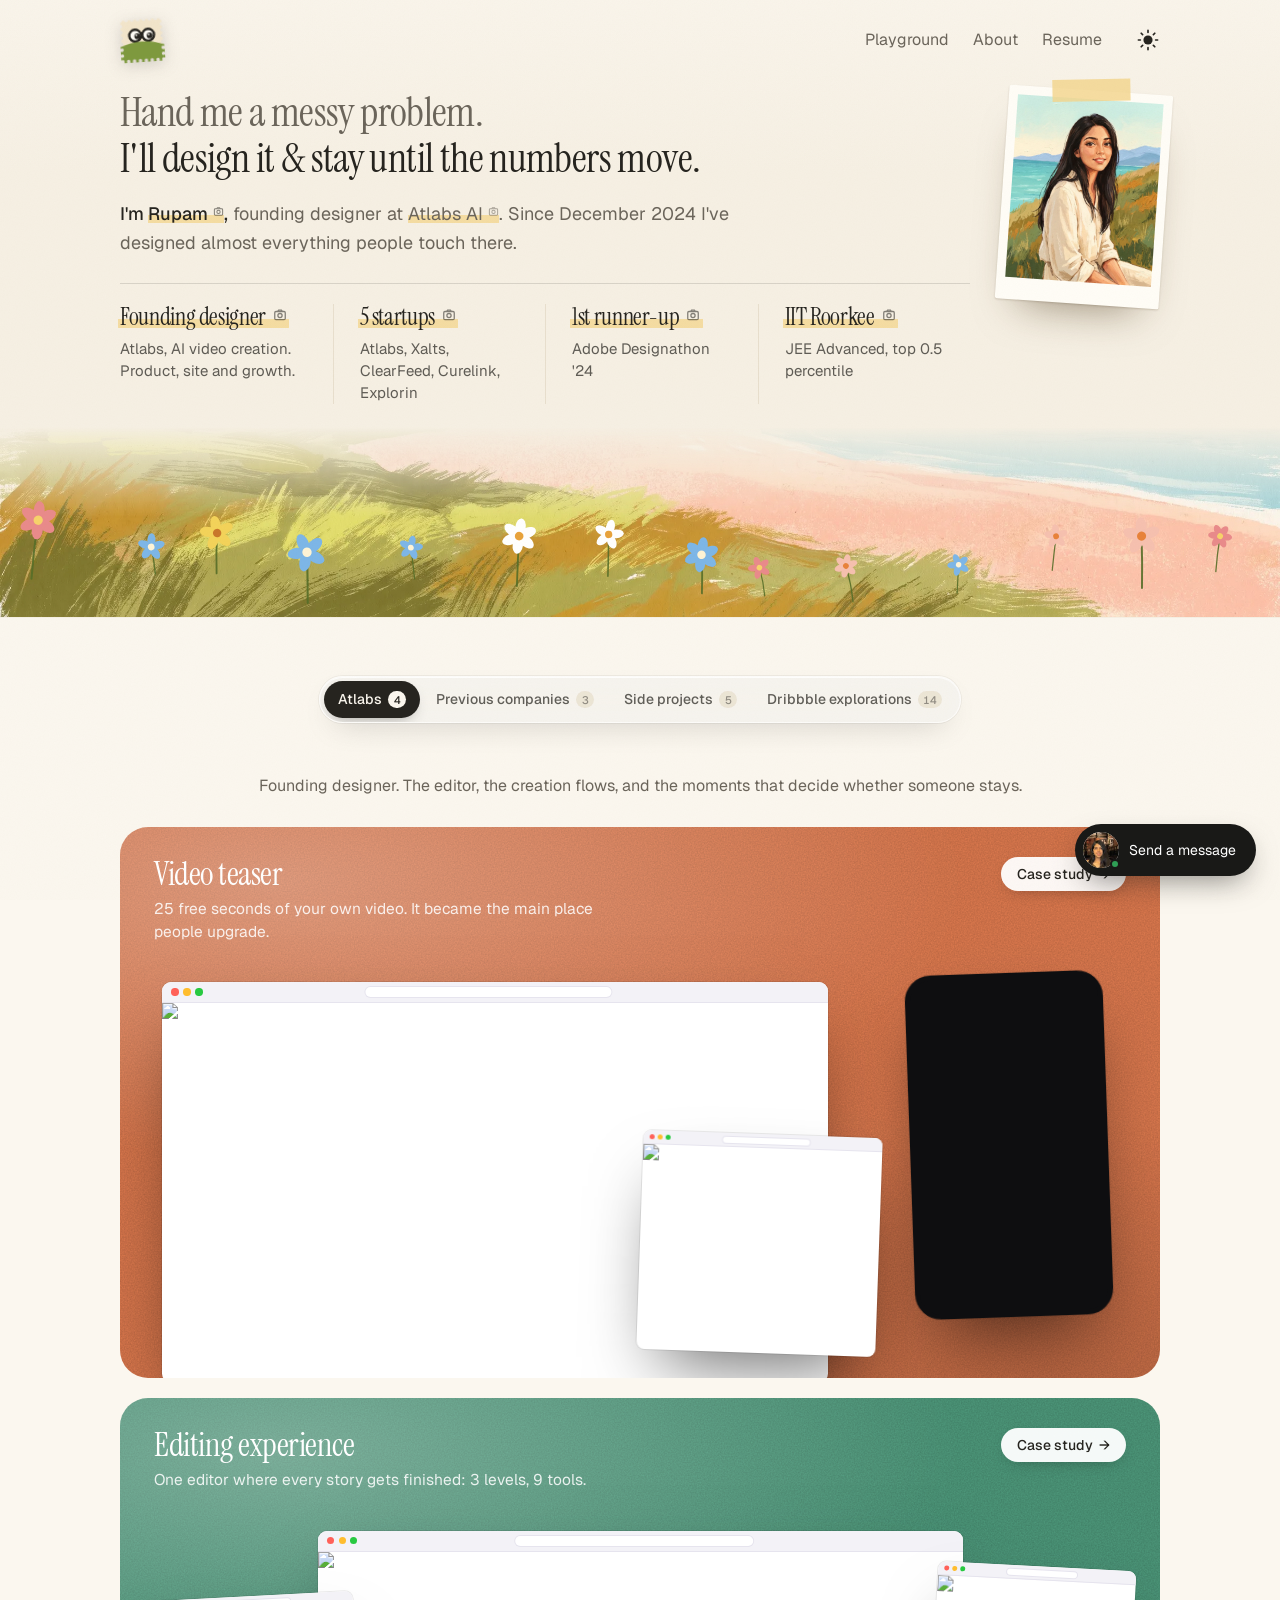
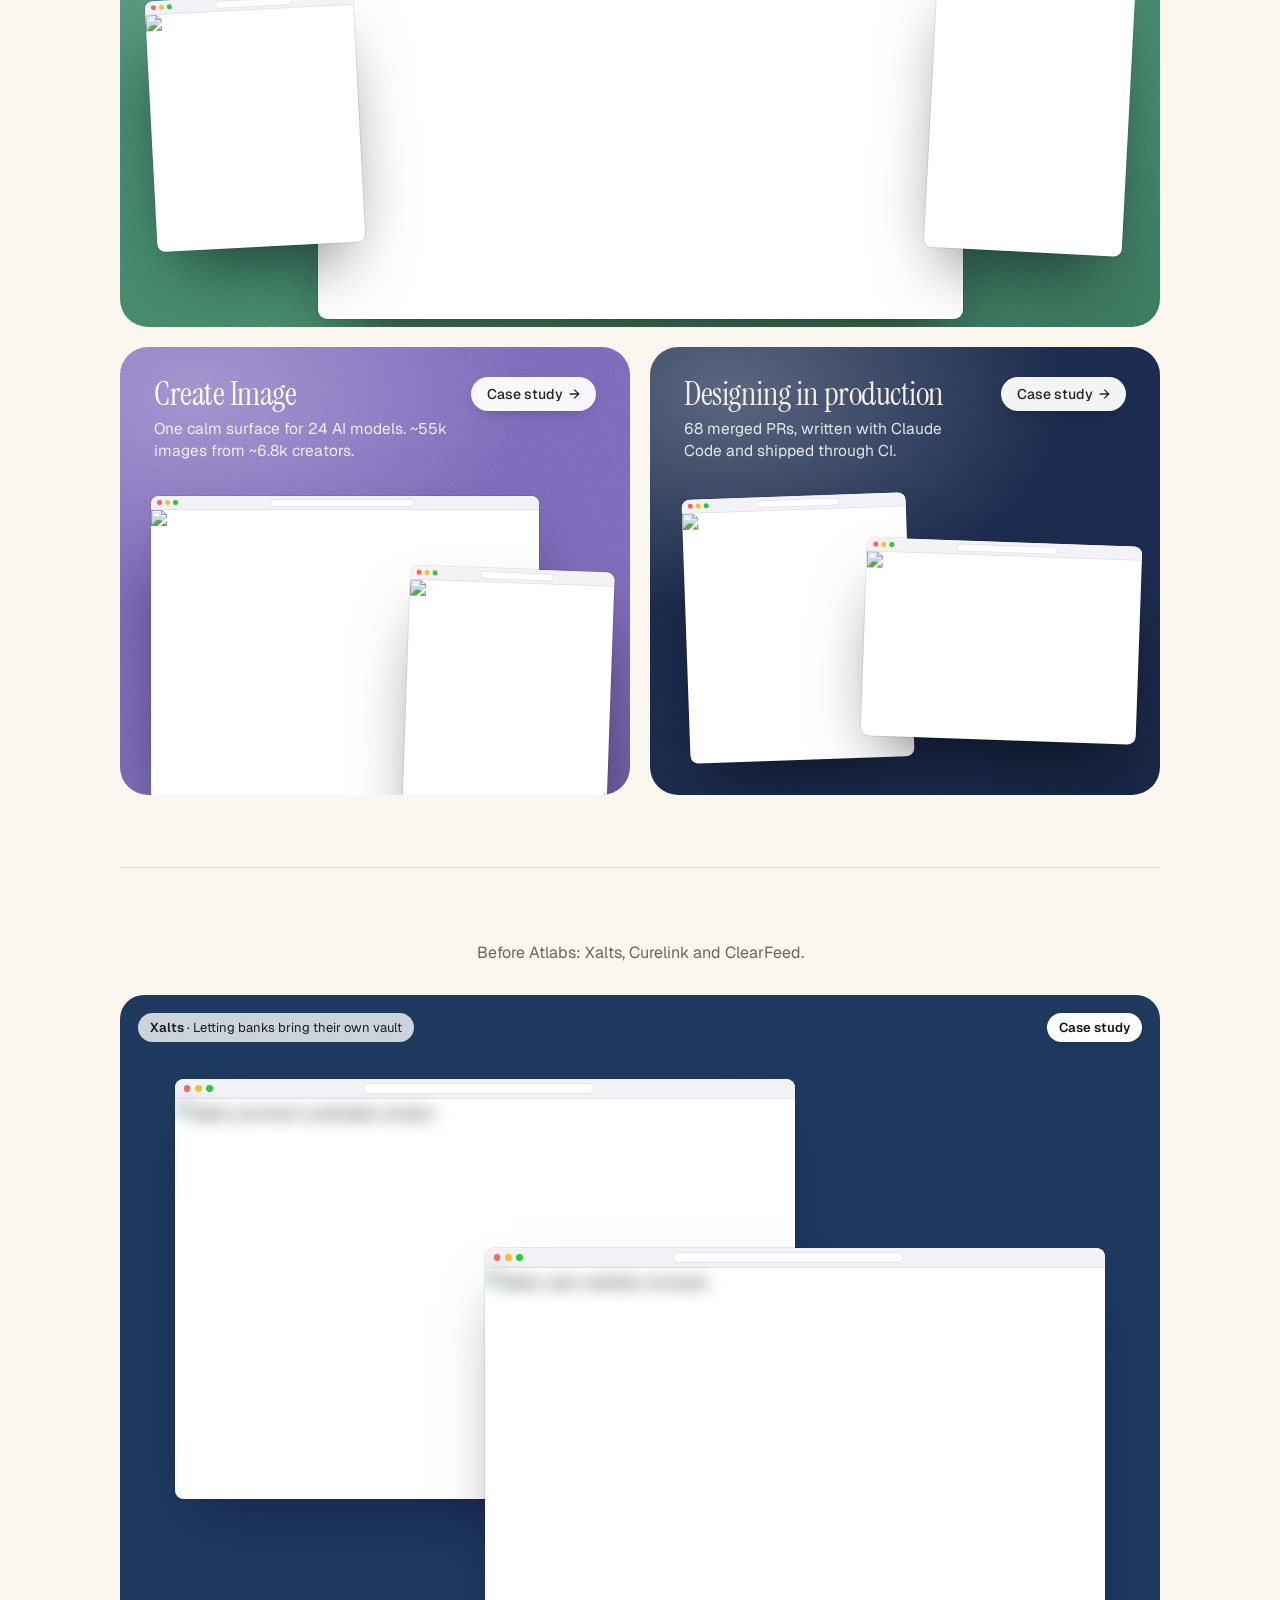
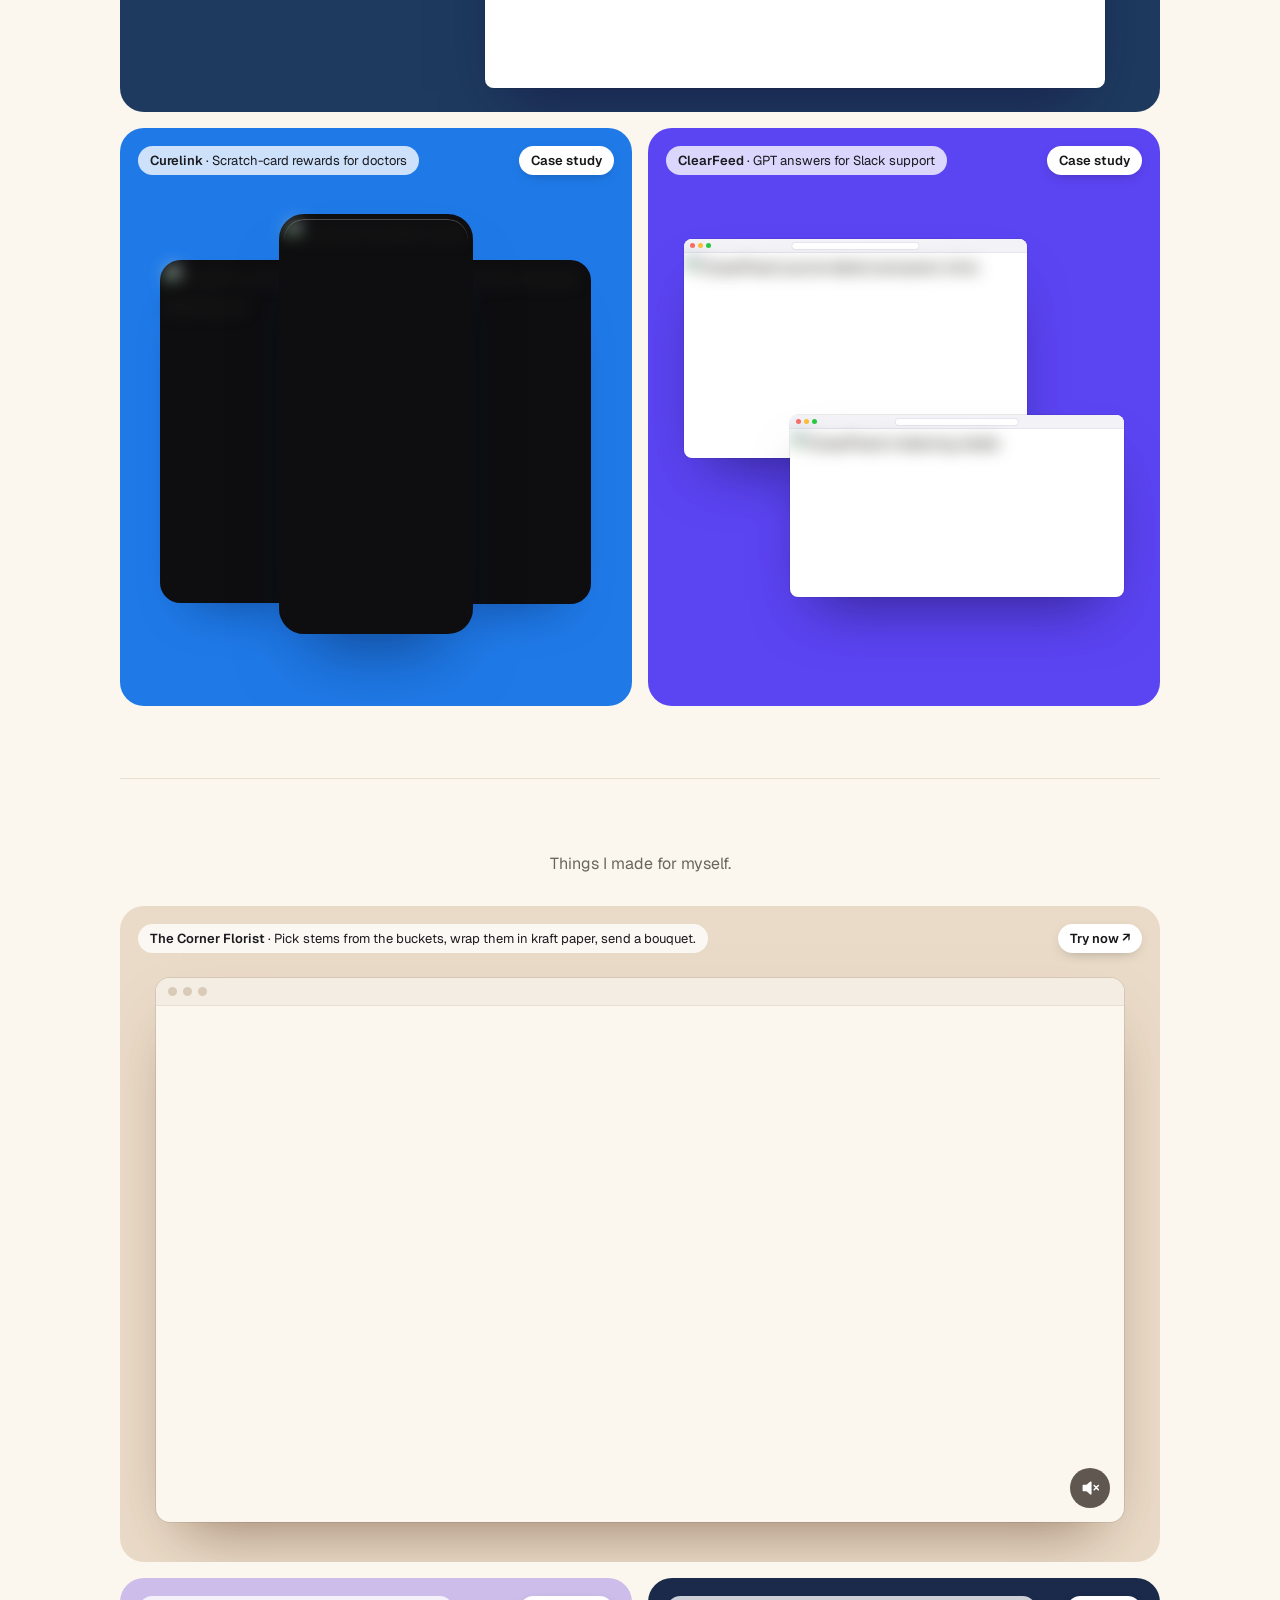
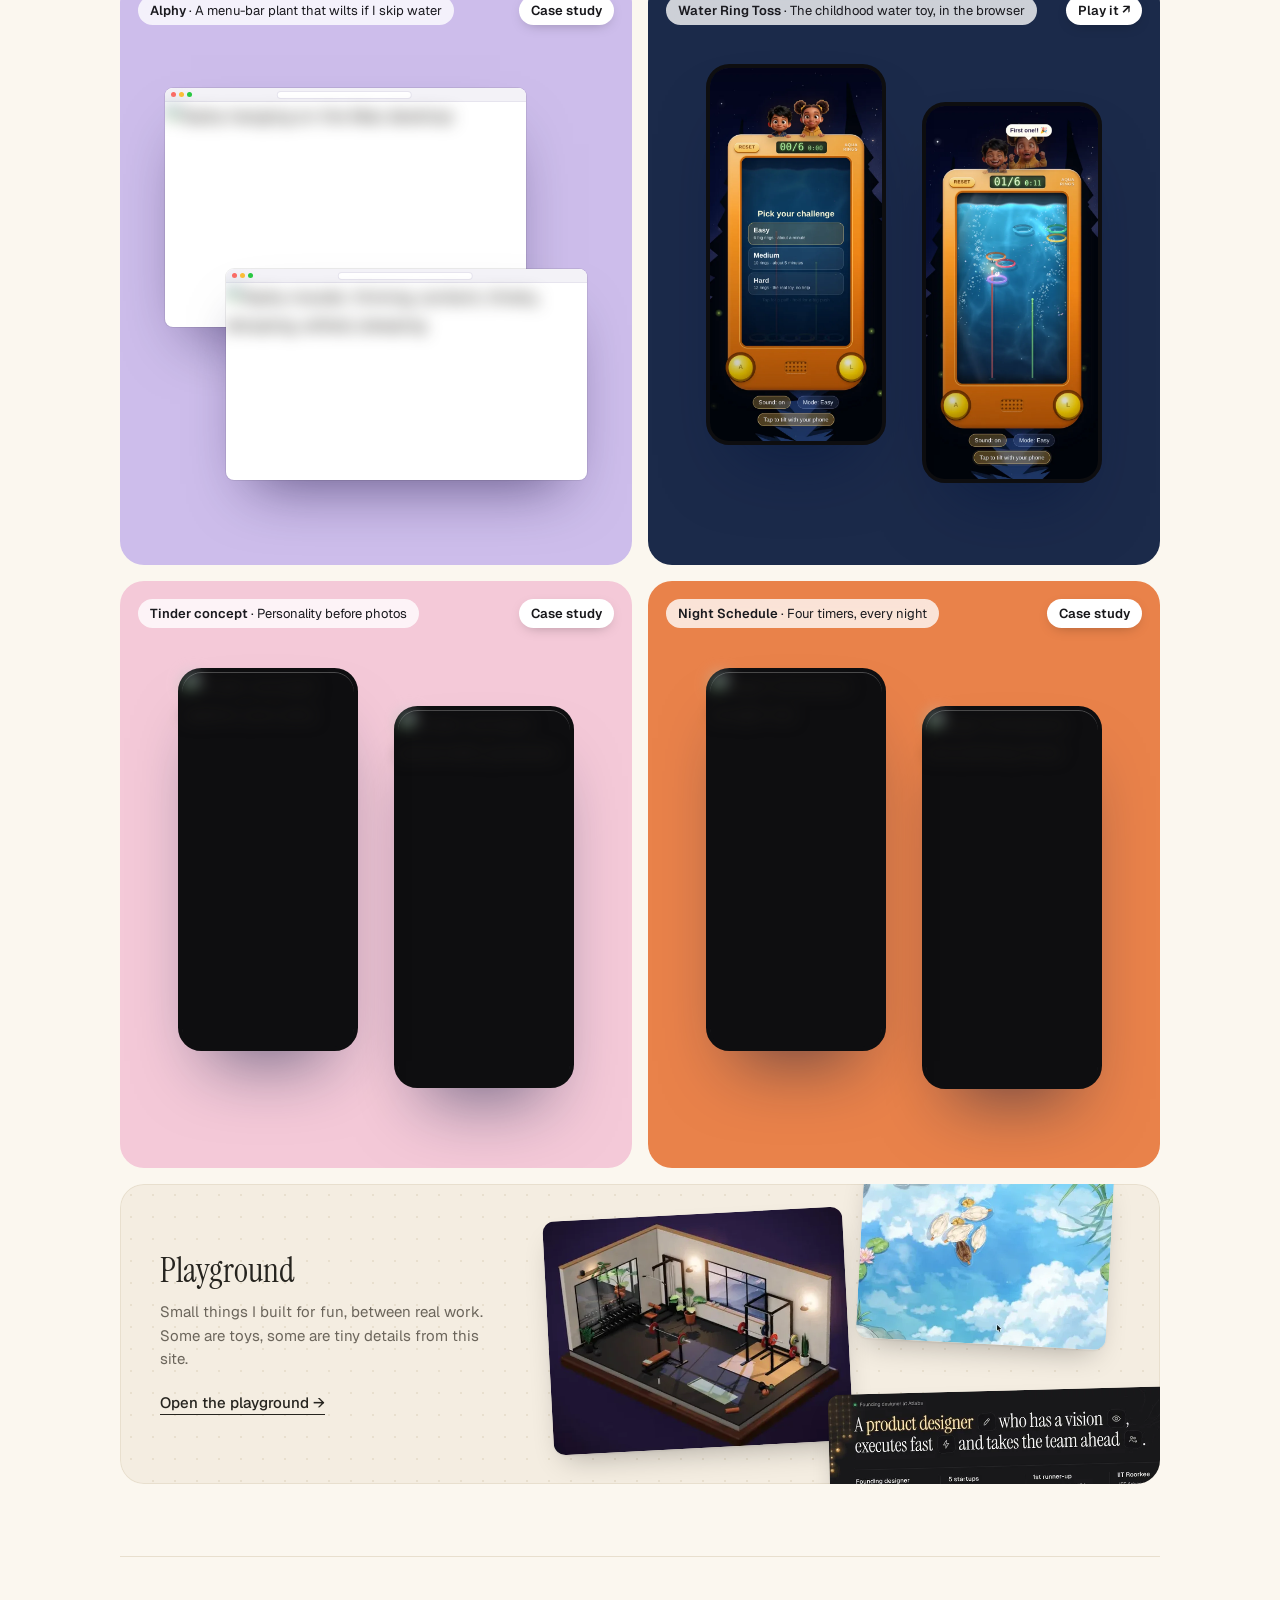
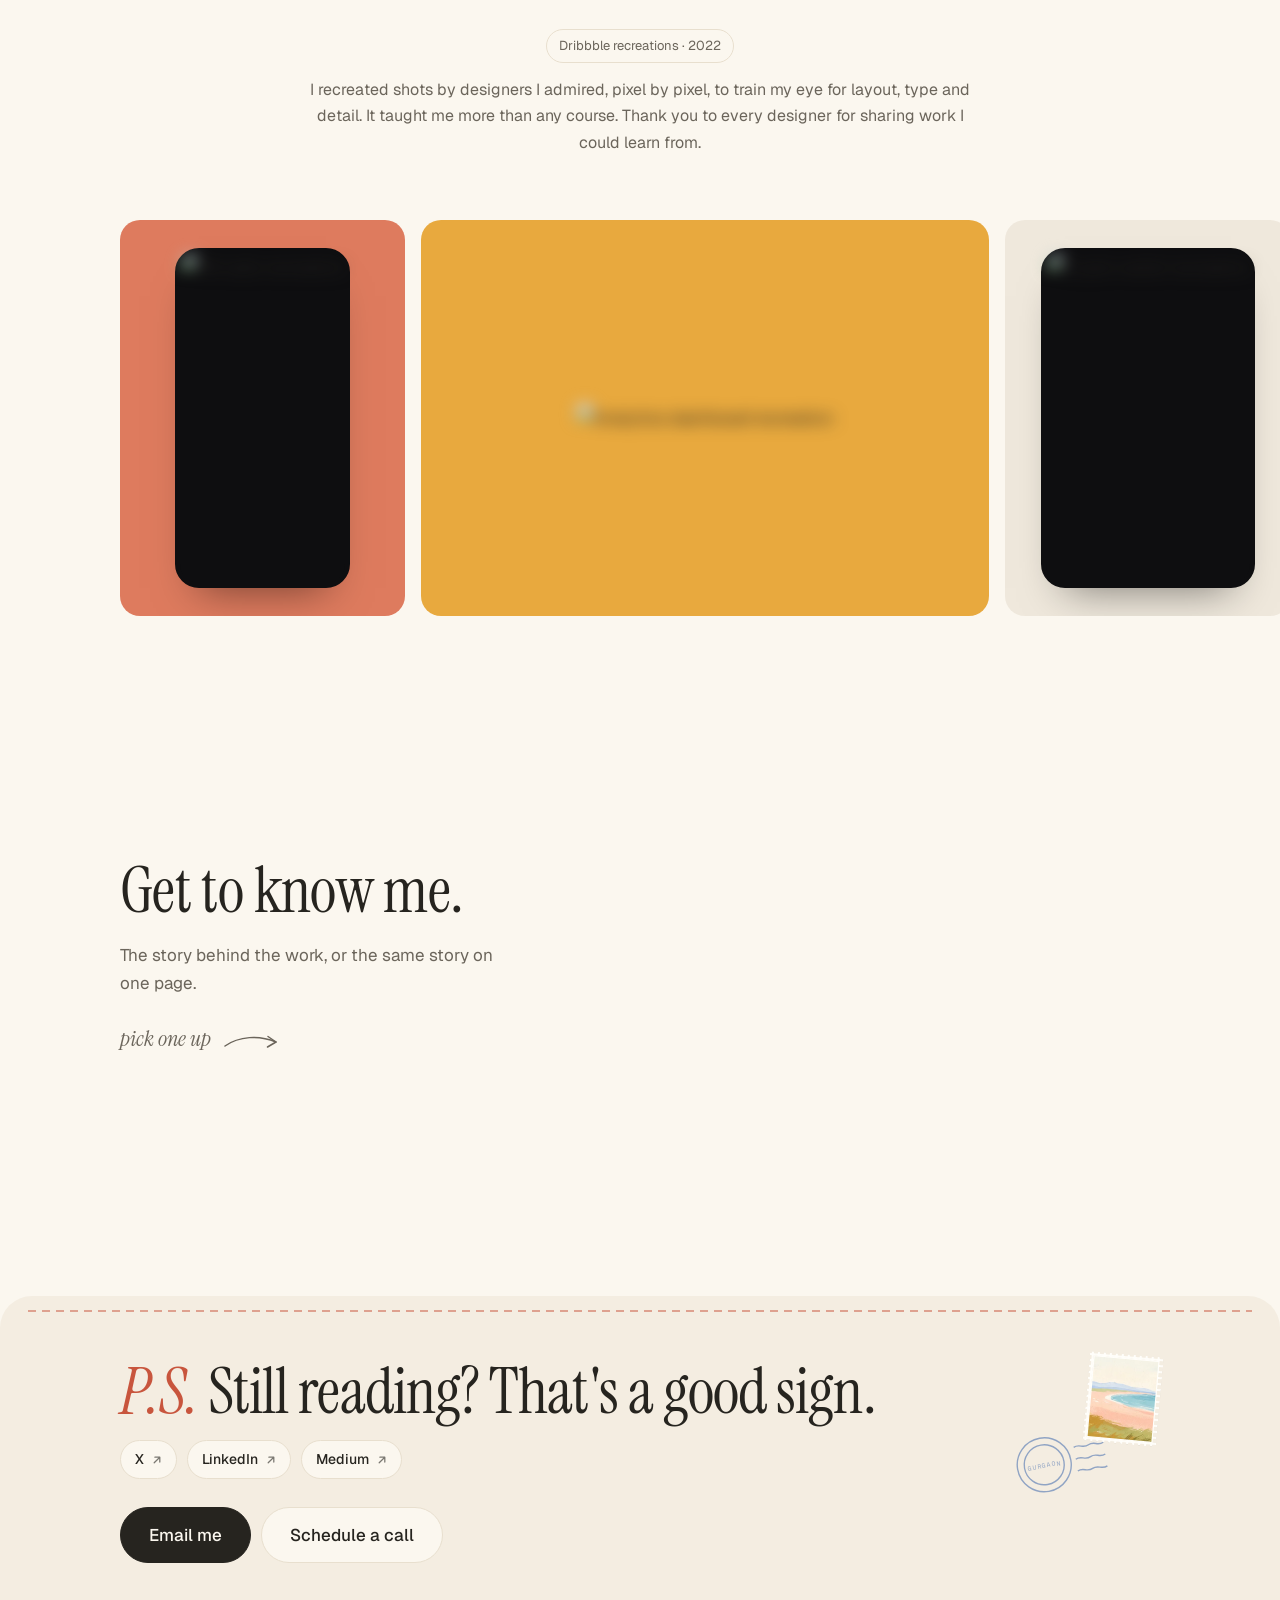
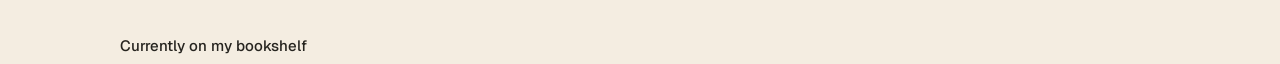
==== commit ed1e76f4: "Fresh pre-rendered pages (no old site flash), hero in heading font and tighter, no polaroid caption," ====
--- a/index.html
+++ b/index.html
@@ -63,154 +63,100 @@
     </nav>
   </header>
   <div id="app"><main>
-<section class="intro">
-  <span class="now"><i></i>Founding designer at Atlabs</span>
-  <h1 class="lead">A <span class="nw"><span class="hw" style="--mk:rgba(123,97,255,.16)">product <span class="nw">designer <span class="ico i-pen fx-btn" role="button" tabindex="0" aria-label="Play: designer"><svg viewBox="0 0 24 24"><path class="ink" d="M3.5 20.5h8"></path><path d="M5 19l3.5-1 9.8-9.8a2.1 2.1 0 0 0-3-3L5.5 15 5 19z"></path><path d="M13.8 6.7l3 3" stroke-linecap="butt"></path></svg></span></span></span> who has a <span class="hw" style="--mk:rgba(47,91,211,.14)"><span class="nw">vision <span class="ico i-eye fx-btn" role="button" tabindex="0" aria-label="Play: vision"><svg viewBox="0 0 24 24"><g class="lid"><path d="M2.5 12S6 5.5 12 5.5 21.5 12 21.5 12 18 18.5 12 18.5 2.5 12 2.5 12z"></path><circle cx="12" cy="12" r="3"></circle></g></svg></span></span></span>,</span> <span class="nw"><span class="hw" style="--mk:rgba(224,112,58,.18)">executes <span class="nw">fast <span class="ico i-bolt fx-btn" role="button" tabindex="0" aria-label="Play: executes fast"><svg viewBox="0 0 24 24"><path d="M13 2.5 5 13.5h6l-1 8 8-11h-6z"></path></svg></span></span></span> and <span class="hw" style="--mk:rgba(59,165,107,.18)">takes the team <span class="nw">ahead <span class="ico i-team fx-btn" role="button" tabindex="0" aria-label="Play: takes the team ahead"><svg viewBox="0 0 24 24"><g class="ppl"><circle cx="8" cy="8" r="2.6"></circle><path d="M3.5 18c.6-2.8 2.4-4.4 4.5-4.4s3.9 1.6 4.5 4.4"></path><circle cx="15" cy="9" r="2.1"></circle></g><path class="go" d="M15.5 16.5h5M18.5 14l2.5 2.5-2.5 2.5"></path></svg></span></span></span>.</span></h1>
+<section class="intro v2">
+  <a class="hero-me" href="#/about" aria-label="About me"><span class="hm-photo"><img src="/img/pc-me.webp" alt="Painted portrait of Rupam on a grassy hill by the sea" width="900" height="1117"></span><span class="hm-cap">me, on a good day <i aria-hidden="true">→</i></span></a>
+  <h1 class="lead"><span class="ask">Hand me a messy problem.</span> I'll design it &amp; stay until the numbers move.</h1>
+  <p class="sub"><b>I'm <span class="pk" data-peek="me" tabindex="0">Rupam</span>,</b> founding designer at <span class="pk" data-peek="atlabs" tabindex="0">Atlabs AI</span>. Since December 2024 I've designed almost everything people touch there.</p>
   <ul class="proof" aria-label="Highlights">
-    <li><b>Founding designer</b><span>Atlabs, AI video creation. Product, site and growth.</span></li>
-    <li><b>5 startups</b><span>Atlabs, Xalts, ClearFeed, Curelink, Explorin</span></li>
-    <li><b>1st runner-up</b><span>Adobe Designathon '24</span></li>
-    <li><b>IIT Roorkee</b><span>JEE Advanced, top 0.5 percentile</span></li>
+    <li><b class="pk" data-peek="atlabs" tabindex="0">Founding designer</b><span>Atlabs, AI video creation. Product, site and growth.</span></li>
+    <li><b class="pk" data-peek="startups" tabindex="0">5 startups</b><span>Atlabs, Xalts, ClearFeed, Curelink, Explorin</span></li>
+    <li><b class="pk" data-peek="award" tabindex="0">1st runner-up</b><span>Adobe Designathon '24</span></li>
+    <li><b class="pk" data-peek="iitr" tabindex="0">IIT Roorkee</b><span>JEE Advanced, top 0.5 percentile</span></li>
   </ul>
+
 </section>
 <section class="work" aria-label="Work">
-  <div class="tabs-wrap"><nav class="tabs" aria-label="Selected work"><button type="button" id="tab-atlabs" data-tab="atlabs" aria-controls="panel-atlabs" aria-current="true">Atlabs<span class="ct" aria-hidden="true">4</span></button><button type="button" id="tab-previous" data-tab="previous" aria-controls="panel-previous" aria-current="false">Previous companies<span class="ct" aria-hidden="true">3</span></button><button type="button" id="tab-side" data-tab="side" aria-controls="panel-side" aria-current="false">Side projects<span class="ct" aria-hidden="true">5</span></button><button type="button" id="tab-ui" data-tab="ui" aria-controls="panel-ui" aria-current="false">Dribbble explorations<span class="ct" aria-hidden="true">14</span></button></nav><div class="tcat" aria-hidden="true" title="" style="transform: translate(260.992px, -10px);"><div class="tc-in"><svg viewBox="0 0 40 30" fill="currentColor">
-   <g class="sit">
-    <path class="stail" d="M14 27.5c-6 .4-8.6-3.2-7.6-6.4" fill="none" stroke="currentColor" stroke-width="2.6" stroke-linecap="round"></path>
-    <path d="M13 28.5c-.8-7.4 2-12.6 7.4-12.8 5.3-.2 8 5 7.4 12.8z"></path>
-    <path class="ear l" d="M15.4 7.2l.4-6 4.2 3.8z"></path><path class="ear r" d="M24.6 7.2l-.4-6-4.2 3.8z"></path>
-    <circle cx="20" cy="10" r="6.6"></circle>
-    <ellipse class="eye" cx="17.6" cy="9.8" rx="1.05" ry="1.25"></ellipse><ellipse class="eye" cx="22.4" cy="9.8" rx="1.05" ry="1.25"></ellipse>
-    <path class="nose" d="M19.2 12h1.6l-.8.9z"></path>
-    <ellipse cx="17.2" cy="28.4" rx="2.1" ry="1.3"></ellipse><ellipse cx="22.8" cy="28.4" rx="2.1" ry="1.3"></ellipse>
-   </g>
-   <g class="walk">
-    <path class="wtail" d="M8.5 15.5C4 14.6 2.6 9.6 4.6 6.6" fill="none" stroke="currentColor" stroke-width="2.6" stroke-linecap="round"></path>
-    <rect class="lg a" x="9.4" y="19.5" width="3" height="8.6" rx="1.5"></rect><rect class="lg b" x="13.4" y="19.5" width="3" height="8.6" rx="1.5"></rect>
-    <rect class="lg b" x="21" y="19.5" width="3" height="8.6" rx="1.5"></rect><rect class="lg a" x="25" y="19.5" width="3" height="8.6" rx="1.5"></rect>
-    <g class="wbody"><rect x="7.5" y="12.6" width="22.5" height="10.4" rx="5.2"></rect>
-    <path class="ear" d="M26.6 7.6l.6-5.6 3.6 3.6z"></path><path class="ear r" d="M33.4 7.8l1.4-5.4-4.6 2.8z"></path>
-    <circle cx="30.6" cy="11" r="6.2"></circle>
-    <ellipse class="eye" cx="29.6" cy="10.4" rx="1" ry="1.2"></ellipse><ellipse class="eye" cx="33.4" cy="10.4" rx="1" ry="1.2"></ellipse>
-    <path class="nose" d="M34.6 12.4h1.4l-.7.8z"></path></g>
-   </g></svg></div><span class="tc-pop">mew <i>♥</i></span></div></div>
-  <section class="panel" id="panel-atlabs" data-panel="atlabs" aria-label="Atlabs"><p class="plead"><span>Founding designer. The editor, the creation flows, and the moments that decide whether someone stays.</span></p><div class="wgrid"><a class="card wtile" href="#/video-teaser" data-label="Video teaser · where people upgrade" data-color="#C2410C" aria-label="Video teaser. Free users watch the first 25 seconds of their story; the rest stays blurred. It became the main place people upgrade."><div class="mock m-shot"><img loading="lazy" decoding="async" src="/img/vt_teaser.webp" width="1512" height="805" alt=""></div><span class="tlabel" aria-hidden="true" style="background:#C2410C">Video teaser</span></a><a class="card wtile" href="#/create-image" data-label="Create Image" data-color="#C2410C" aria-label="Create Image. One calm surface for 24 AI models. ~55k images from ~6.8k creators, as of Oct 2026."><div class="mock m-shot"><img loading="lazy" decoding="async" src="/m/823e2bd8defb.webp" width="2000" height="1139" alt=""></div><span class="tlabel" aria-hidden="true" style="background:#C2410C">Create Image</span></a><a class="card wtile" href="#/editing-experience" data-label="Editing experience · 3 levels, 9 tools" data-color="#23734A" aria-label="Editing experience. Story page, scene editor, timeline, credits, export and publishing: one editor where every story gets finished."><div class="mock m-shot"><img loading="lazy" decoding="async" src="/img/ed_story.webp" width="1800" height="1024" alt=""></div><span class="tlabel" aria-hidden="true" style="background:#23734A">Editing experience</span></a><a class="card wtile" href="#/designing-in-production" data-label="Designing in production" data-color="#2F5BD3" aria-label="Designing in production. 68 merged PRs into production, written with Claude Code and shipped through CI. As of Oct 2026."><div class="mock m-shot"><img loading="lazy" decoding="async" src="/m/d775ea3862d3.webp" width="1200" height="800" alt=""></div><span class="tlabel" aria-hidden="true" style="background:#2F5BD3">Designing in production</span></a></div><section class="tn pinned" aria-labelledby="tn-h"><div class="tn-pin" data-tnpin="" style="--n:4">
- <div class="tn-stick">
-  <div class="tn-top"><h3 id="tn-h">The app I joined, and the app today</h3>
-   <div class="tn-tabs" role="tablist" aria-label="Compare screens"><button type="button" role="tab" aria-selected="true" tabindex="0" data-tn="0"><span class="tn-tn">01</span>Home</button><button type="button" role="tab" aria-selected="false" tabindex="-1" data-tn="1"><span class="tn-tn">02</span>Creation flow</button><button type="button" role="tab" aria-selected="false" tabindex="-1" data-tn="2"><span class="tn-tn">03</span>Story</button><button type="button" role="tab" aria-selected="false" tabindex="-1" data-tn="3"><span class="tn-tn">04</span>Editing</button></div></div>
-  <div class="tn-view"><div class="tn-track" data-tntrack="" style="transform: translateX(0%);"><div class="tn-slide" data-slide="0" aria-hidden="false">
-   <div class="tn-cmp" data-tncmp="" style="--p: 100.00%;">
-    <img class="tn-new" src="/img/tn_home_new.webp" alt="Atlabs in October 2026: the home screen" loading="lazy">
-    <div class="tn-oldwrap"><img class="tn-old" src="/img/tn_home_old.webp" alt="Atlabs in December 2024: the home screen" loading="lazy"></div>
-    <span class="tn-lab l">Dec 2024</span><span class="tn-lab r">Oct 2026</span>
-    <span class="tn-handle" aria-hidden="true"><i></i></span>
-    <input class="tn-range" type="range" min="0" max="100" value="100" aria-label="Drag to compare December 2024 and October 2026: the home screen">
-   </div>
-   <dl class="tn-notes"><div class="tn-n"><dt>Then</dt><dd>Five fixed cards and a website-URL box. You picked a format before you had an idea.</dd></div><div class="tn-n"><dt>Now</dt><dd>One prompt box first, then nine workflows to start from, led by what people actually make.</dd></div></dl>
-  </div><div class="tn-slide" data-slide="1" aria-hidden="true">
-   <div class="tn-cmp" data-tncmp="" style="--p:100%">
-    <img class="tn-new" src="/m/acd6146a7a14.webp" alt="Atlabs in October 2026: the creation wizard" loading="lazy">
-    <div class="tn-oldwrap"><img class="tn-old" src="/img/tn_wiz_old2.webp" alt="Atlabs in December 2024: the creation wizard" loading="lazy"></div>
-    <span class="tn-lab l">Dec 2024</span><span class="tn-lab r">Oct 2026</span>
-    <span class="tn-handle" aria-hidden="true"><i></i></span>
-    <input class="tn-range" type="range" min="0" max="100" value="100" aria-label="Drag to compare December 2024 and October 2026: the creation wizard">
-   </div>
-   <dl class="tn-notes"><div class="tn-n"><dt>Then</dt><dd>A generic three-step wizard: write a script, pick a style, finalise the cast. Same steps for every kind of video.</dd></div><div class="tn-n"><dt>Now</dt><dd>A wizard per workflow. A music video starts from your song, with sample tracks, a Suno tip and tutorials right on the first step.</dd></div></dl>
-  </div><div class="tn-slide" data-slide="2" aria-hidden="true">
-   <div class="tn-cmp" data-tncmp="" style="--p:100%">
-    <img class="tn-new" src="/img/tn_ed_new.webp" alt="Atlabs in October 2026: the story page" loading="lazy">
-    <div class="tn-oldwrap"><img class="tn-old" src="/img/tn_ed_old.webp" alt="Atlabs in December 2024: the story page" loading="lazy"></div>
-    <span class="tn-lab l">Dec 2024</span><span class="tn-lab r">Oct 2026</span>
-    <span class="tn-handle" aria-hidden="true"><i></i></span>
-    <input class="tn-range" type="range" min="0" max="100" value="100" aria-label="Drag to compare December 2024 and October 2026: the story page">
-   </div>
-   <dl class="tn-notes"><div class="tn-n"><dt>Then</dt><dd>A story was a list of still images. Writing, editing and preview all lived on this one page.</dd></div><div class="tn-n"><dt>Now</dt><dd>Each scene can be an image, a full video, or a video teaser.</dd></div><div class="tn-n hl"><dt>Free plan</dt><dd>Free users see a teaser: the first scenes play, the rest stay blurred until they upgrade.</dd></div></dl>
-  </div><div class="tn-slide" data-slide="3" aria-hidden="true">
-   <div class="tn-cmp" data-tncmp="" style="--p:100%">
-    <img class="tn-new" src="/img/tn_edit_new.webp" alt="Atlabs in October 2026: the editing view" loading="lazy">
-    <div class="tn-oldwrap"><img class="tn-old" src="/img/tn_ed_old.webp" alt="Atlabs in December 2024: the editing view" loading="lazy"></div>
-    <span class="tn-lab l">Dec 2024</span><span class="tn-lab r">Oct 2026</span>
-    <span class="tn-handle" aria-hidden="true"><i></i></span>
-    <input class="tn-range" type="range" min="0" max="100" value="100" aria-label="Drag to compare December 2024 and October 2026: the editing view">
-   </div>
-   <dl class="tn-notes"><div class="tn-n"><dt>Then</dt><dd>No separate editor. A row of small tool icons sat under each scene on the story page.</dd></div><div class="tn-n"><dt>Now</dt><dd>A dedicated scene editor with nine panels: visual, motion, voiceover, lip sync, AI Edit, split, B-roll, captions, settings.</dd></div></dl>
-  </div></div></div>
-  <div class="tn-prog" aria-hidden="true"><i data-tnbar="" style="transform: scaleX(0);"></i></div>
- </div></div></section></section><section class="panel" id="panel-previous" data-panel="previous" aria-label="Previous companies"><p class="plead"><span>Before Atlabs: Xalts, Curelink and ClearFeed.</span></p><div class="bento">
+  <div class="tabs-wrap"><nav class="tabs" aria-label="Selected work"><button type="button" id="tab-atlabs" data-tab="atlabs" aria-controls="panel-atlabs" aria-current="true">Atlabs<span class="ct" aria-hidden="true">4</span></button><button type="button" id="tab-previous" data-tab="previous" aria-controls="panel-previous" aria-current="false">Previous companies<span class="ct" aria-hidden="true">3</span></button><button type="button" id="tab-side" data-tab="side" aria-controls="panel-side" aria-current="false">Side projects<span class="ct" aria-hidden="true">5</span></button><button type="button" id="tab-ui" data-tab="ui" aria-controls="panel-ui" aria-current="false">Dribbble explorations<span class="ct" aria-hidden="true">14</span></button></nav></div>
+  <section class="panel" id="panel-atlabs" data-panel="atlabs" aria-label="Atlabs"><p class="plead"><span>Founding designer. The editor, the creation flows, and the moments that decide whether someone stays.</span></p><div class="bento at-bento at2">
+    <figure class="tile comp-tile at-tile at-vt full" style="--bg:#E07B4F" data-label="Read case study" data-color="#7A3E2B"><figcaption class="at-head"><span><b>Video teaser</b><span class="cl">25 free seconds of your own video. It became the main place people upgrade.</span></span><a class="case" href="#/video-teaser">Case study <i aria-hidden="true">→</i></a></figcaption><div class="stage"><div class="comp at-stage"><button class="pc" type="button" data-zoom="vt_fpage" aria-label="Enlarge Video teaser on the story page: the first scenes play, the rest stay blurred" style="left:4%;top:9%;width:64%;z-index:1;--hx:-1%;--hy:-2%"><span class="webframe"><span class="bbar" aria-hidden="true"><i></i><i></i><i></i><em></em></span><img loading="lazy" decoding="async" class="shot-web" src="/img/vt_fpage.webp" width="1800" height="1027" alt="Video teaser on the story page: the first scenes play, the rest stay blurred"></span></button><button class="pc" type="button" data-zoom="vt_gen" aria-label="Enlarge Generate the rest of the scenes as a video or a storyboard" style="left:50%;top:44%;width:23%;z-index:3;--r:2deg;--hr:0deg;--hy:-3%"><span class="webframe"><span class="bbar" aria-hidden="true"><i></i><i></i><i></i><em></em></span><img loading="lazy" decoding="async" class="shot-web" src="/img/vt_gen.webp" width="1000" height="859" alt="Generate the rest of the scenes as a video or a storyboard"></span></button><span class="pc at-phone" style="left:76%;top:7%;width:19%;z-index:2;--r:-2deg;--hr:0deg"><span class="device"><video src="/vt-teaser.mp4" poster="/img/vr1.webp" muted loop playsinline data-ap preload="none" aria-label="A finished video teaser: 25 seconds play, then it asks you to upgrade"></video></span></span></div></div></figure>
+    <figure class="tile comp-tile at-tile at-ed full" style="--bg:#4E9A7C" data-label="Read case study" data-color="#1F4A3A"><figcaption class="at-head"><span><b>Editing experience</b><span class="cl">One editor where every story gets finished: 3 levels, 9 tools.</span></span><a class="case" href="#/editing-experience">Case study <i aria-hidden="true">→</i></a></figcaption><div class="stage"><div class="comp at-stage"><button class="pc" type="button" data-zoom="ed_timeline" aria-label="Enlarge The scene editor timeline" style="left:19%;top:9%;width:62%;z-index:1;--hy:-2%"><span class="webframe"><span class="bbar" aria-hidden="true"><i></i><i></i><i></i><em></em></span><img loading="lazy" decoding="async" class="shot-web" src="/img/ed_timeline.webp" width="1800" height="1025" alt="The scene editor timeline"></span></button><button class="pc" type="button" data-zoom="ed_chars" aria-label="Enlarge Story characters panel" style="left:3%;top:24%;width:20%;z-index:2;--r:-3deg;--hr:-1deg;--hy:-3%"><span class="webframe"><span class="bbar" aria-hidden="true"><i></i><i></i><i></i><em></em></span><img loading="lazy" decoding="async" class="shot-web" src="/img/ed_chars.webp" width="1100" height="1254" alt="Story characters panel"></span></button><button class="pc" type="button" data-zoom="ed_broll" aria-label="Enlarge B-roll panel with text, images and sound effects" style="left:78%;top:17%;width:19%;z-index:2;--r:3deg;--hr:1deg;--hy:-3%"><span class="webframe"><span class="bbar" aria-hidden="true"><i></i><i></i><i></i><em></em></span><img loading="lazy" decoding="async" class="shot-web" src="/img/ed_broll.webp" width="1100" height="1514" alt="B-roll panel with text, images and sound effects"></span></button></div></div></figure>
+    <figure class="tile comp-tile at-tile at-ci" style="--bg:#8D78CF" data-label="Read case study" data-color="#3E2F7A"><figcaption class="at-head"><span><b>Create Image</b><span class="cl">One calm surface for 24 AI models. ~55k images from ~6.8k creators.</span></span><a class="case" href="#/create-image">Case study <i aria-hidden="true">→</i></a></figcaption><div class="stage"><div class="comp at-stage"><button class="pc" type="button" data-zoom="ci_film" aria-label="Enlarge Create Image results in a filmstrip view" style="left:6%;top:10%;width:76%;z-index:1;--hy:-2%"><span class="webframe"><span class="bbar" aria-hidden="true"><i></i><i></i><i></i><em></em></span><img loading="lazy" decoding="async" class="shot-web" src="/m/0538125a0bbc.webp" width="1200" height="898" alt="Create Image results in a filmstrip view"></span></button><button class="pc" type="button" data-zoom="ci_picker" aria-label="Enlarge Model picker with credits per image" style="left:56%;top:32%;width:40%;z-index:2;--r:2deg;--hr:0deg;--hy:-4%"><span class="webframe"><span class="bbar" aria-hidden="true"><i></i><i></i><i></i><em></em></span><img loading="lazy" decoding="async" class="shot-web" src="/m/b0ea16dc0cfb.webp" width="874" height="1110" alt="Model picker with credits per image"></span></button></div></div></figure>
+    <figure class="tile comp-tile at-tile at-dp" style="--bg:#1F3157" data-label="Read case study" data-color="#1F3157"><figcaption class="at-head"><span><b>Designing in production</b><span class="cl">68 merged PRs, written with Claude Code and shipped through CI.</span></span><a class="case" href="#/designing-in-production">Case study <i aria-hidden="true">→</i></a></figcaption><div class="stage"><div class="comp at-stage"><button class="pc" type="button" data-zoom="dp_aiedit" aria-label="Enlarge AI Edit panel, built and shipped to production" style="left:7%;top:10%;width:44%;z-index:1;--r:-2deg;--hr:0deg;--hy:-2%"><span class="webframe"><span class="bbar" aria-hidden="true"><i></i><i></i><i></i><em></em></span><img loading="lazy" decoding="async" class="shot-web" src="/m/6e06fe152008.webp" width="668" height="743" alt="AI Edit panel, built and shipped to production"></span></button><button class="pc" type="button" data-zoom="dp_thumb" aria-label="Enlarge 68 merged pull requests into production" style="left:42%;top:24%;width:54%;z-index:2;--r:2deg;--hr:0deg;--hy:-4%"><span class="webframe"><span class="bbar" aria-hidden="true"><i></i><i></i><i></i><em></em></span><img loading="lazy" decoding="async" class="shot-web" src="/m/d775ea3862d3.webp" width="1200" height="800" alt="68 merged pull requests into production"></span></button></div></div></figure>
+  </div></section><section class="panel" id="panel-previous" data-panel="previous" aria-label="Previous companies"><p class="plead"><span>Before Atlabs: Xalts, Curelink and ClearFeed.</span></p><div class="bento">
   <figure class="tile comp-tile full" style="--bg:#1E3A5F" data-label="Read case study" data-color="#1E3A5F"><div class="stage"><div class="comp comp-x">
-     <button class="pc" type="button" data-zoom="x1" aria-label="Enlarge Xalts connect custodian screen" style="left:2%;top:2%;width:64%;z-index:1;--hx:-2%;--hy:-3%"><span class="webframe"><span class="bbar" aria-hidden="true"><i></i><i></i><i></i><em></em></span><img loading="lazy" decoding="async" class="shot-web" src="/m/09bff8004d99.webp" width="1200" height="775" alt="Xalts connect custodian screen"></span></button>
-     <button class="pc" type="button" data-zoom="x2" aria-label="Enlarge Xalts user wallets console" style="left:34%;top:30%;width:64%;z-index:2;--hx:2%;--hy:3%"><span class="webframe"><span class="bbar" aria-hidden="true"><i></i><i></i><i></i><em></em></span><img loading="lazy" decoding="async" class="shot-web" src="/m/7694d60061eb.webp" width="1200" height="813" alt="Xalts user wallets console"></span></button>
+     <button class="pc" type="button" data-zoom="x1" aria-label="Enlarge Xalts connect custodian screen" style="left:2%;top:2%;width:64%;z-index:1;--hx:-2%;--hy:-3%"><span class="webframe"><span class="bbar" aria-hidden="true"><i></i><i></i><i></i><em></em></span><img loading="lazy" decoding="async" class="shot-web" src="/m/f26ee8e195a1.webp#x1" width="1200" height="775" alt="Xalts connect custodian screen"></span></button>
+     <button class="pc" type="button" data-zoom="x2" aria-label="Enlarge Xalts user wallets console" style="left:34%;top:30%;width:64%;z-index:2;--hx:2%;--hy:3%"><span class="webframe"><span class="bbar" aria-hidden="true"><i></i><i></i><i></i><em></em></span><img loading="lazy" decoding="async" class="shot-web" src="/m/b518b99ac3b8.webp#x2" width="1200" height="813" alt="Xalts user wallets console"></span></button>
    </div></div><figcaption><b>Xalts</b><span class="cl"> · Letting banks bring their own vault</span></figcaption><a class="case" href="#/xalts">Case study</a></figure>
   <figure class="tile comp-tile" style="--bg:#1F7AE8" data-label="Read case study" data-color="#1F7AE8"><div class="stage"><div class="comp comp-c">
-     <button class="pc side" type="button" data-zoom="cp1" aria-label="Enlarge Curelink rewards dashboard" style="left:1%;top:13%;width:36%;z-index:1;--hx:-3%"><span class="device"><img loading="lazy" decoding="async" src="/m/cd4fd0ee9fe8.webp" width="528" height="1177" alt="Curelink rewards dashboard"></span></button>
-     <button class="pc side" type="button" data-zoom="cp3" aria-label="Enlarge Curelink reward won" style="left:63%;top:13%;width:36%;z-index:1;--hx:3%"><span class="device"><img loading="lazy" decoding="async" src="/m/3b434a52d9c5.webp" width="528" height="1179" alt="Curelink reward won"></span></button>
-     <button class="pc" type="button" data-zoom="cp2" aria-label="Enlarge Curelink scratch card" style="left:28%;top:3%;width:44%;z-index:2;--hy:-2%"><span class="device"><img loading="lazy" decoding="async" src="/m/96eaac6e342b.webp" width="528" height="1179" alt="Curelink scratch card"></span></button>
+     <button class="pc side" type="button" data-zoom="cp1" aria-label="Enlarge Curelink rewards dashboard" style="left:1%;top:13%;width:36%;z-index:1;--hx:-3%"><span class="device"><img loading="lazy" decoding="async" src="/m/fbebeff72722.webp#cp1" width="528" height="1177" alt="Curelink rewards dashboard"></span></button>
+     <button class="pc side" type="button" data-zoom="cp3" aria-label="Enlarge Curelink reward won" style="left:63%;top:13%;width:36%;z-index:1;--hx:3%"><span class="device"><img loading="lazy" decoding="async" src="/m/825b8911fbb8.webp#cp3" width="528" height="1179" alt="Curelink reward won"></span></button>
+     <button class="pc" type="button" data-zoom="cp2" aria-label="Enlarge Curelink scratch card" style="left:28%;top:3%;width:44%;z-index:2;--hy:-2%"><span class="device"><img loading="lazy" decoding="async" src="/m/6115c64d5cf4.webp#cp2" width="528" height="1179" alt="Curelink scratch card"></span></button>
    </div></div><figcaption><b>Curelink</b><span class="cl"> · Scratch-card rewards for doctors</span></figcaption><a class="case" href="#/curelink">Case study</a></figure>
   <figure class="tile comp-tile" style="--bg:#5B44F2" data-label="Read case study" data-color="#5B44F2"><div class="stage"><div class="comp comp-f">
-     <button class="pc" type="button" data-zoom="cf1" aria-label="Enlarge ClearFeed automated answers intro" style="left:0;top:6%;width:78%;z-index:1;--hx:-3%;--hy:-2%"><span class="webframe"><span class="bbar" aria-hidden="true"><i></i><i></i><i></i><em></em></span><img loading="lazy" decoding="async" class="shot-web" src="/m/7fec8f71dea1.webp" width="2000" height="1192" alt="ClearFeed automated answers intro"></span></button>
-     <button class="pc" type="button" data-zoom="cf3" aria-label="Enlarge ClearFeed indexing state" style="left:24%;top:46%;width:76%;z-index:2;--hx:3%;--hy:2%"><span class="webframe"><span class="bbar" aria-hidden="true"><i></i><i></i><i></i><em></em></span><img loading="lazy" decoding="async" class="shot-web" src="/m/fa51834f7ff6.webp" width="1950" height="980" alt="ClearFeed indexing state"></span></button>
+     <button class="pc" type="button" data-zoom="cf1" aria-label="Enlarge ClearFeed automated answers intro" style="left:0;top:6%;width:78%;z-index:1;--hx:-3%;--hy:-2%"><span class="webframe"><span class="bbar" aria-hidden="true"><i></i><i></i><i></i><em></em></span><img loading="lazy" decoding="async" class="shot-web" src="/m/dff04fa0be54.webp#cf1" width="2000" height="1192" alt="ClearFeed automated answers intro"></span></button>
+     <button class="pc" type="button" data-zoom="cf3" aria-label="Enlarge ClearFeed indexing state" style="left:24%;top:46%;width:76%;z-index:2;--hx:3%;--hy:2%"><span class="webframe"><span class="bbar" aria-hidden="true"><i></i><i></i><i></i><em></em></span><img loading="lazy" decoding="async" class="shot-web" src="/m/1abcd12c6be8.webp#cf3" width="1950" height="980" alt="ClearFeed indexing state"></span></button>
    </div></div><figcaption><b>ClearFeed</b><span class="cl"> · GPT answers for Slack support</span></figcaption><a class="case" href="#/clearfeed">Case study</a></figure>
 </div></section><section class="panel" id="panel-side" data-panel="side" aria-label="Side projects"><p class="plead"><span>Things I made for myself.</span></p><div class="bento">
     <figure class="tile comp-tile full fl-tile" style="--bg:#EADBC8" data-newtab="1" data-label="Try it ↗" data-color="#7A3E2B">
   <div class="stage"><div class="comp fl-stage">
     <span class="webframe fl-frame"><span class="fl-bar" aria-hidden="true"><i></i><i></i><i></i></span>
-    <video class="fl-vid" src="/corner-florist-v3.mp4" poster="/corner-florist-v3.jpg" muted="" loop="" playsinline="" autoplay="" preload="auto" aria-label="The Corner Florist launch video: picking stems from buckets, wrapping them in kraft paper, adding a gift tag"></video><button type="button" class="fl-snd" data-flsnd="" aria-label="Turn sound on"><svg viewBox="0 0 24 24" aria-hidden="true"><path d="M4 9v6h4l5 4V5L8 9z"></path><path class="off" d="M17 9l5 5M22 9l-5 5"></path><path class="on" d="M16.5 8.5a5 5 0 010 7M19 6a8.5 8.5 0 010 12"></path></svg></button>
+    <video class="fl-vid" src="/corner-florist-v3.mp4" poster="/corner-florist-v3.jpg" muted loop playsinline data-ap preload="none" aria-label="The Corner Florist launch video: picking stems from buckets, wrapping them in kraft paper, adding a gift tag"></video><button type="button" class="fl-snd" data-flsnd aria-label="Turn sound on"><svg viewBox="0 0 24 24" aria-hidden="true"><path d="M4 9v6h4l5 4V5L8 9z"/><path class="off" d="M17 9l5 5M22 9l-5 5"/><path class="on" d="M16.5 8.5a5 5 0 010 7M19 6a8.5 8.5 0 010 12"/></svg></button>
     </span>
   </div></div>
   <figcaption><b>The Corner Florist</b><span class="cl"> · Pick stems from the buckets, wrap them in kraft paper, send a bouquet.</span></figcaption>
   <a class="case fl-cta" href="https://rupam.work/corner-florist/" target="_blank" rel="noopener">Try now ↗</a>
 </figure>
     <figure class="tile comp-tile" style="--bg:#CDBDEB" data-label="Read case study" data-color="#17171A"><div class="stage"><div class="comp comp-p">
-       <button class="pc" type="button" data-zoom="al1" aria-label="Enlarge Alphy hanging on the Mac desktop" style="left:2%;top:8%;width:82%;z-index:1;--hx:-2%;--hy:-3%"><span class="webframe"><span class="bbar" aria-hidden="true"><i></i><i></i><i></i><em></em></span><img loading="lazy" decoding="async" class="shot-web" src="/m/9c999ab7dd96.webp" width="1440" height="900" alt="Alphy hanging on the Mac desktop"></span></button>
-       <button class="pc" type="button" data-zoom="al2" aria-label="Enlarge Alphy moods: thriving, content, thirsty, drooping, wilted, sleeping" style="left:16%;top:46%;width:82%;z-index:2;--hx:2%;--hy:3%"><span class="webframe"><span class="bbar" aria-hidden="true"><i></i><i></i><i></i><em></em></span><img loading="lazy" decoding="async" class="shot-web" src="/m/4f25af1f8954.webp" width="1628" height="888" alt="Alphy moods: thriving, content, thirsty, drooping, wilted, sleeping"></span></button>
+       <button class="pc" type="button" data-zoom="al1" aria-label="Enlarge Alphy hanging on the Mac desktop" style="left:2%;top:8%;width:82%;z-index:1;--hx:-2%;--hy:-3%"><span class="webframe"><span class="bbar" aria-hidden="true"><i></i><i></i><i></i><em></em></span><img loading="lazy" decoding="async" class="shot-web" src="/m/352aaac0ebd3.webp#al1" width="1440" height="900" alt="Alphy hanging on the Mac desktop"></span></button>
+       <button class="pc" type="button" data-zoom="al2" aria-label="Enlarge Alphy moods: thriving, content, thirsty, drooping, wilted, sleeping" style="left:16%;top:46%;width:82%;z-index:2;--hx:2%;--hy:3%"><span class="webframe"><span class="bbar" aria-hidden="true"><i></i><i></i><i></i><em></em></span><img loading="lazy" decoding="async" class="shot-web" src="/m/11b2250dc324.webp#al2" width="1628" height="888" alt="Alphy moods: thriving, content, thirsty, drooping, wilted, sleeping"></span></button>
      </div></div><figcaption><b>Alphy</b><span class="cl"> · A menu-bar plant that wilts if I skip water</span></figcaption><a class="case" href="#/alphy">Case study</a></figure>
     <figure class="tile comp-tile" style="--bg:#1B2A4A" data-newtab="1" data-label="Play it ↗" data-color="#1B2A4A"><div class="stage"><div class="comp comp-p">
        <button class="pc" type="button" data-zoom="rt2" aria-label="Enlarge Water Ring Toss: pick your challenge" style="left:5%;top:3%;width:41%;z-index:2;--hx:-4%;--hy:-2%"><span class="device"><img loading="lazy" decoding="async" src="/img/rt2.webp" width="600" height="1298" alt="Water Ring Toss: pick your challenge"></span></button>
        <button class="pc" type="button" data-zoom="rt1" aria-label="Enlarge Water Ring Toss: first ring on the peg" style="left:54%;top:11%;width:41%;z-index:1;--hx:4%;--hy:2%"><span class="device"><img loading="lazy" decoding="async" src="/img/rt1.webp" width="600" height="1298" alt="Water Ring Toss: first ring on the peg"></span></button>
      </div></div><figcaption><b>Water Ring Toss</b><span class="cl"> · The childhood water toy, in the browser</span></figcaption><a class="case" href="https://rupam.work/water-ring-toss/" target="_blank" rel="noopener">Play it ↗</a></figure>
     <figure class="tile comp-tile" style="--bg:#F4C9D8" data-label="Open on Behance ↗" data-color="#17171A"><div class="stage"><div class="comp comp-p">
-       <button class="pc" type="button" data-zoom="tn1" aria-label="Enlarge Tinder concept: caption your pics" style="left:5%;top:3%;width:41%;z-index:2;--hx:-4%;--hy:-2%"><span class="device"><img loading="lazy" decoding="async" src="/m/4a8596909035.webp" width="602" height="1308" alt="Tinder concept: caption your pics"></span></button>
-       <button class="pc" type="button" data-zoom="tn2" aria-label="Enlarge Tinder concept: personality guesses" style="left:54%;top:11%;width:41%;z-index:1;--hx:4%;--hy:2%"><span class="device"><img loading="lazy" decoding="async" src="/m/3accd1617eec.webp" width="602" height="1307" alt="Tinder concept: personality guesses"></span></button>
+       <button class="pc" type="button" data-zoom="tn1" aria-label="Enlarge Tinder concept: caption your pics" style="left:5%;top:3%;width:41%;z-index:2;--hx:-4%;--hy:-2%"><span class="device"><img loading="lazy" decoding="async" src="/m/fe59b06317e5.webp#tn1" width="602" height="1308" alt="Tinder concept: caption your pics"></span></button>
+       <button class="pc" type="button" data-zoom="tn2" aria-label="Enlarge Tinder concept: personality guesses" style="left:54%;top:11%;width:41%;z-index:1;--hx:4%;--hy:2%"><span class="device"><img loading="lazy" decoding="async" src="/m/f0cead439d0d.webp#tn2" width="602" height="1307" alt="Tinder concept: personality guesses"></span></button>
      </div></div><figcaption><b>Tinder concept</b><span class="cl"> · Personality before photos</span></figcaption><a class="case" href="https://www.behance.net/gallery/204867193/Deeper-Connections-via-Tinder-a-design-case-study">Case study</a></figure>
     <figure class="tile comp-tile" style="--bg:#E9824A" data-label="Read case study" data-color="#E9824A"><div class="stage"><div class="comp comp-p">
-       <button class="pc" type="button" data-zoom="ns2" aria-label="Enlarge Night Schedule: tonight list" style="left:5%;top:3%;width:41%;z-index:2;--hx:-4%;--hy:-2%"><span class="device"><img loading="lazy" decoding="async" src="/m/514fe404903e.webp" width="700" height="1523" alt="Night Schedule: tonight list"></span></button>
-       <button class="pc" type="button" data-zoom="ns1" aria-label="Enlarge Night Schedule: storytelling timer" style="left:54%;top:11%;width:41%;z-index:1;--hx:4%;--hy:2%"><span class="device"><img loading="lazy" decoding="async" src="/m/303a77059d96.webp" width="700" height="1523" alt="Night Schedule: storytelling timer"></span></button>
+       <button class="pc" type="button" data-zoom="ns2" aria-label="Enlarge Night Schedule: tonight list" style="left:5%;top:3%;width:41%;z-index:2;--hx:-4%;--hy:-2%"><span class="device"><img loading="lazy" decoding="async" src="/m/f0e73f8be245.webp#ns2" width="700" height="1523" alt="Night Schedule: tonight list"></span></button>
+       <button class="pc" type="button" data-zoom="ns1" aria-label="Enlarge Night Schedule: storytelling timer" style="left:54%;top:11%;width:41%;z-index:1;--hx:4%;--hy:2%"><span class="device"><img loading="lazy" decoding="async" src="/m/4c9d4891e161.webp#ns1" width="700" height="1523" alt="Night Schedule: storytelling timer"></span></button>
      </div></div><figcaption><b>Night Schedule</b><span class="cl"> · Four timers, every night</span></figcaption><a class="case" href="#/night-schedule">Case study</a></figure>
-  </div><a class="pg-card" href="https://rupam.work/playground/"><div class="pg-txt"><b>Playground</b><p>Small things I built for fun, between real work. Some are toys, some are tiny details from this site.</p><span class="pg-go">Open the playground →</span></div><div class="pg-peek" aria-hidden="true"><img class="pg-a" src="/img/pg-gym.webp" alt="" loading="lazy" decoding="async"><img class="pg-b" src="/img/pg-pond.webp" alt="" loading="lazy" decoding="async"><img class="pg-c" src="/img/pg-diwali.webp" alt="" loading="lazy" decoding="async"></div></a></section><section class="panel" id="panel-ui" data-panel="ui" aria-label="Dribbble explorations"><div class="hs-wrap"><div class="hs" id="hs" style="height: 5030px;"><div class="hs-sticky">
+  </div><a class="pg-card" href="https://rupam.work/playground/"><div class="pg-txt"><b>Playground</b><p>Small things I built for fun, between real work. Some are toys, some are tiny details from this site.</p><span class="pg-go">Open the playground →</span></div><div class="pg-peek" aria-hidden="true"><img class="pg-a" src="/img/pg-gym.webp" alt="" loading="lazy" decoding="async"><img class="pg-b" src="/img/pg-pond.webp" alt="" loading="lazy" decoding="async"><img class="pg-c" src="/img/pg-diwali.webp" alt="" loading="lazy" decoding="async"></div></a></section><section class="panel" id="panel-ui" data-panel="ui" aria-label="Dribbble explorations"><div class="hs-wrap"><div class="hs" id="hs"><div class="hs-sticky">
   <div class="ui-note" id="ui-note"><span class="tag">Dribbble recreations · 2022</span>
   <p>I recreated shots by designers I admired, pixel by pixel, to train my eye for layout, type and detail. It taught me more than any course. Thank you to every designer for sharing work I could learn from.</p></div>
-  <div class="hs-view"><div class="hs-track" id="hs-track" style="transform: translate3d(0px, 0px, 0px);"><div class="uicard"><div class="uitile p" style="--bg:#DE7B5E"><button class="zoom" type="button" data-zoom="6" aria-label="Enlarge FM radio"><span class="device"><img src="/m/4ae97a19a4fa.webp" alt="FM radio recreation"></span></button></div>
-</div><div class="uicard"><div class="uitile w" style="--bg:#E8A93E"><button class="zoom" type="button" data-zoom="10" aria-label="Enlarge Analytics dashboard"><img src="/m/91b286efd3bd.webp" alt="Analytics dashboard recreation"></button></div>
-</div><div class="uicard"><div class="uitile p" style="--bg:#EFE8DC"><button class="zoom" type="button" data-zoom="1" aria-label="Enlarge Crypto wallet"><span class="device"><img src="/m/dd1a9e7fcb2d.webp" alt="Crypto wallet recreation"></span></button></div>
-</div><div class="uicard"><div class="uitile p" style="--bg:#C9C3F0"><button class="zoom" type="button" data-zoom="11" aria-label="Enlarge Meditation"><span class="device"><img src="/m/0a0b38be21ad.webp" alt="Meditation recreation"></span></button></div>
-</div><div class="uicard"><div class="uitile w" style="--bg:#A9D8F5"><button class="zoom" type="button" data-zoom="12" aria-label="Enlarge Payments landing page"><img src="/m/e0b8b03ee6a8.webp" alt="Payments landing page recreation"></button></div>
-</div><div class="uicard"><div class="uitile p" style="--bg:#1F3F8F"><button class="zoom" type="button" data-zoom="8" aria-label="Enlarge Bank onboarding"><span class="device"><img src="/m/ae35c1ac4de7.webp" alt="Bank onboarding recreation"></span></button></div>
-</div><div class="uicard"><div class="uitile p" style="--bg:#2F66F0"><button class="zoom" type="button" data-zoom="13" aria-label="Enlarge Finance sign-up"><span class="device"><img src="/m/edc32de49643.webp" alt="Finance sign-up recreation"></span></button></div>
-</div><div class="uicard"><div class="uitile w" style="--bg:#D8E6D0"><button class="zoom" type="button" data-zoom="7" aria-label="Enlarge Ad platform landing"><img src="/m/ee2723e4106d.webp" alt="Ad platform landing recreation"></button></div>
-</div><div class="uicard"><div class="uitile p" style="--bg:#BFD297"><button class="zoom" type="button" data-zoom="2" aria-label="Enlarge Taxi booking"><span class="device"><img src="/m/03d6c25be4c7.webp" alt="Taxi booking recreation"></span></button></div>
-</div><div class="uicard"><div class="uitile p" style="--bg:#F4C07A"><button class="zoom" type="button" data-zoom="0" aria-label="Enlarge Banking home"><span class="device"><img src="/m/2f06d6669407.webp" alt="Banking home recreation"></span></button></div>
-</div><div class="uicard"><div class="uitile w" style="--bg:#F2D7E0"><button class="zoom" type="button" data-zoom="3" aria-label="Enlarge Design assets marketplace"><img src="/m/a9a6c4556e66.webp" alt="Design assets marketplace recreation"></button></div>
-</div><div class="uicard"><div class="uitile p" style="--bg:#D9E8F5"><button class="zoom" type="button" data-zoom="4" aria-label="Enlarge Spending statistics"><span class="device"><img src="/m/30440b53955b.webp" alt="Spending statistics recreation"></span></button></div>
-</div><div class="uicard"><div class="uitile p" style="--bg:#F4C07A"><button class="zoom" type="button" data-zoom="9" aria-label="Enlarge Payments onboarding"><span class="device"><img src="/m/9a78e47bac29.webp" alt="Payments onboarding recreation"></span></button></div>
-</div><div class="uicard"><div class="uitile w" style="--bg:#9FC3E6"><button class="zoom" type="button" data-zoom="5" aria-label="Enlarge Cleaning services"><img src="/m/7491ac3515a1.webp" alt="Cleaning services recreation"></button></div>
+  <div class="hs-view"><div class="hs-track" id="hs-track"><div class="uicard"><div class="uitile p" style="--bg:#DE7B5E"><button class="zoom" type="button" data-zoom="6" aria-label="Enlarge FM radio"><span class="device"><img loading="lazy" decoding="async" src="/m/c92c9f3bbf45.webp#6" alt="FM radio recreation"></span></button></div>
+</div><div class="uicard"><div class="uitile w" style="--bg:#E8A93E"><button class="zoom" type="button" data-zoom="10" aria-label="Enlarge Analytics dashboard"><img loading="lazy" decoding="async" src="/m/46dc912e6165.webp#10" alt="Analytics dashboard recreation"></button></div>
+</div><div class="uicard"><div class="uitile p" style="--bg:#EFE8DC"><button class="zoom" type="button" data-zoom="1" aria-label="Enlarge Crypto wallet"><span class="device"><img loading="lazy" decoding="async" src="/m/2c23a70ecaa5.webp#1" alt="Crypto wallet recreation"></span></button></div>
+</div><div class="uicard"><div class="uitile p" style="--bg:#C9C3F0"><button class="zoom" type="button" data-zoom="11" aria-label="Enlarge Meditation"><span class="device"><img loading="lazy" decoding="async" src="/m/76777d423a3c.webp#11" alt="Meditation recreation"></span></button></div>
+</div><div class="uicard"><div class="uitile w" style="--bg:#A9D8F5"><button class="zoom" type="button" data-zoom="12" aria-label="Enlarge Payments landing page"><img loading="lazy" decoding="async" src="/m/1960dcd6472d.webp#12" alt="Payments landing page recreation"></button></div>
+</div><div class="uicard"><div class="uitile p" style="--bg:#1F3F8F"><button class="zoom" type="button" data-zoom="8" aria-label="Enlarge Bank onboarding"><span class="device"><img loading="lazy" decoding="async" src="/m/6ff8d50cd481.webp#8" alt="Bank onboarding recreation"></span></button></div>
+</div><div class="uicard"><div class="uitile p" style="--bg:#2F66F0"><button class="zoom" type="button" data-zoom="13" aria-label="Enlarge Finance sign-up"><span class="device"><img loading="lazy" decoding="async" src="/m/ab8e40a3e1e2.webp#13" alt="Finance sign-up recreation"></span></button></div>
+</div><div class="uicard"><div class="uitile w" style="--bg:#D8E6D0"><button class="zoom" type="button" data-zoom="7" aria-label="Enlarge Ad platform landing"><img loading="lazy" decoding="async" src="/m/d49f59b2fd91.webp#7" alt="Ad platform landing recreation"></button></div>
+</div><div class="uicard"><div class="uitile p" style="--bg:#BFD297"><button class="zoom" type="button" data-zoom="2" aria-label="Enlarge Taxi booking"><span class="device"><img loading="lazy" decoding="async" src="/m/050a211f5314.webp#2" alt="Taxi booking recreation"></span></button></div>
+</div><div class="uicard"><div class="uitile p" style="--bg:#F4C07A"><button class="zoom" type="button" data-zoom="0" aria-label="Enlarge Banking home"><span class="device"><img loading="lazy" decoding="async" src="/m/e1be96ccf0b5.webp#0" alt="Banking home recreation"></span></button></div>
+</div><div class="uicard"><div class="uitile w" style="--bg:#F2D7E0"><button class="zoom" type="button" data-zoom="3" aria-label="Enlarge Design assets marketplace"><img loading="lazy" decoding="async" src="/m/02e16e25fcae.webp#3" alt="Design assets marketplace recreation"></button></div>
+</div><div class="uicard"><div class="uitile p" style="--bg:#D9E8F5"><button class="zoom" type="button" data-zoom="4" aria-label="Enlarge Spending statistics"><span class="device"><img loading="lazy" decoding="async" src="/m/34f70bc0b627.webp#4" alt="Spending statistics recreation"></span></button></div>
+</div><div class="uicard"><div class="uitile p" style="--bg:#F4C07A"><button class="zoom" type="button" data-zoom="9" aria-label="Enlarge Payments onboarding"><span class="device"><img loading="lazy" decoding="async" src="/m/3120a0f3368d.webp#9" alt="Payments onboarding recreation"></span></button></div>
+</div><div class="uicard"><div class="uitile w" style="--bg:#9FC3E6"><button class="zoom" type="button" data-zoom="5" aria-label="Enlarge Cleaning services"><img loading="lazy" decoding="async" src="/m/bb631e6fb04d.webp#5" alt="Cleaning services recreation"></button></div>
 </div></div></div></div></div></div></section>
 </section><section class="desk-sec" aria-labelledby="desk-h">
  <div class="dk-copy"><h2 id="desk-h">Get to know me.</h2>
-  <p>The story behind the work, or my résumé on one page.</p>
+  <p>The story behind the work, or the same story on one page.</p>
   <div class="dk-hint" aria-hidden="true"><span>pick one up</span>
-   <svg width="58" height="22" viewBox="0 0 58 22" fill="none" stroke="currentColor" stroke-width="1.5" stroke-linecap="round" stroke-linejoin="round"><path d="M2 15C16 5 36 4 53 11"></path><path d="M45 5.5l8 5.5-8.5 5"></path></svg></div>
+   <svg width="58" height="22" viewBox="0 0 58 22" fill="none" stroke="currentColor" stroke-width="1.5" stroke-linecap="round" stroke-linejoin="round"><path d="M2 15C16 5 36 4 53 11"/><path d="M45 5.5l8 5.5-8.5 5"/></svg></div>
  </div>
  <div class="dk-desk" id="desk">
   <a class="dk-obj dk-pol dk-pre" href="#/about" draggable="false" data-k="story" aria-label="Read my story, 2 minute read">
    <div class="dk-inner"><span class="dk-seen" aria-hidden="true">✓</span><div class="dk-body"><span class="dk-tape"></span>
     <div class="dk-flip">
-     <div class="dk-face"><div class="dk-ph"><img alt="Rupam" draggable="false" src="/m/ac0e9aef0b19.webp"></div><em>my story</em></div>
-     <div class="dk-face dk-back"><p>How an engineer from IIT Roorkee ended up designing AI video tools.</p><span>Read it →</span></div>
+     <div class="dk-face"><div class="dk-ph"><img alt="Painted portrait of Rupam" draggable="false" src="/img/pc-me.webp"></div><em>a postcard from me</em></div>
+     <div class="dk-face dk-back"><p>How an engineer from IIT Roorkee became the person you hand the problem to.</p><span>Read it →</span></div>
     </div></div></div>
    <span class="dk-lbl">My story <i>· 2 min read</i></span></a>
-  <a class="dk-obj dk-sheet dk-pre" href="#/resume" data-resume="" draggable="false" data-k="resume" aria-label="Open résumé, one page PDF">
+  <a class="dk-obj dk-sheet dk-pre" href="#/resume" data-resume draggable="false" data-k="resume" aria-label="Open résumé, one page PDF">
    <div class="dk-inner"><span class="dk-seen" aria-hidden="true">✓</span><div class="dk-body">
-    <svg class="dk-clip" width="22" height="52" viewBox="0 0 22 52" fill="none" stroke="#9C9B96" stroke-width="2" stroke-linecap="round"><path d="M16 14v26a5 5 0 0 1-10 0V8a4 4 0 0 1 8 0v30a2 2 0 0 1-4 0V14"></path></svg>
+    <svg class="dk-clip" width="22" height="52" viewBox="0 0 22 52" fill="none" stroke="#9C9B96" stroke-width="2" stroke-linecap="round"><path d="M16 14v26a5 5 0 0 1-10 0V8a4 4 0 0 1 8 0v30a2 2 0 0 1-4 0V14"/></svg>
     <h4>Rupam</h4><div class="dk-r">Founding Designer · Atlabs AI</div>
     <div class="dk-row"><span>Atlabs AI</span><span>Now</span></div><div class="dk-row"><span>Xalts</span><span>2024</span></div>
     <div class="dk-row"><span>ClearFeed</span><span>2023</span></div><div class="dk-row"><span>IIT Roorkee</span><span>Int. MSc</span></div>
--- a/assets/v8.css
+++ b/assets/v8.css
@@ -63,3 +63,22 @@
   .intro.v2 .proof li:nth-child(odd){padding-left:0!important;border-left:0!important;grid-column:auto!important}
   .intro.v2 .proof b{font-size:20px!important;white-space:nowrap}
 }
+/* dark mode: meadow fades into the page at the bottom too, caption readable */
+:root[data-theme="dark"] .intro.v2::after{-webkit-mask-image:linear-gradient(to bottom,transparent 0,transparent calc(100% - 190px),#000 calc(100% - 100px),#000 calc(100% - 70px),transparent 100%)!important;mask-image:linear-gradient(to bottom,transparent 0,transparent calc(100% - 190px),#000 calc(100% - 100px),#000 calc(100% - 70px),transparent 100%)!important}
+@media (prefers-color-scheme:dark){:root:not([data-theme="light"]) .intro.v2::after{-webkit-mask-image:linear-gradient(to bottom,transparent 0,transparent calc(100% - 190px),#000 calc(100% - 100px),#000 calc(100% - 70px),transparent 100%)!important;mask-image:linear-gradient(to bottom,transparent 0,transparent calc(100% - 190px),#000 calc(100% - 100px),#000 calc(100% - 70px),transparent 100%)!important}}
+:root[data-theme="dark"] .hz-garden{-webkit-mask-image:linear-gradient(to bottom,#000 70%,transparent);mask-image:linear-gradient(to bottom,#000 70%,transparent)}
+:root[data-theme="dark"] .hm-cap{color:#6B655B!important}
+@media (prefers-color-scheme:dark){:root:not([data-theme="light"]) .hm-cap{color:#6B655B!important}}
+/* hero: both lines in the heading font, tighter */
+main:has(.intro.v2){padding-top:28px!important}
+.intro.v2 h1.lead{font-size:clamp(30px,3.2vw,46px)!important;line-height:1.12!important;margin-bottom:18px!important}
+.intro.v2 h1.lead .ask{display:block;font-family:var(--serif)!important;font-style:normal!important;font-weight:400!important;font-size:1em!important;line-height:inherit!important;letter-spacing:inherit;color:var(--mute)!important;margin:0!important}
+.intro.v2 p.sub{margin:0 0 26px!important}
+.intro.v2 .proof{padding-top:20px!important}
+.intro.v2{padding-bottom:150px!important}
+.hz-garden{bottom:-70px!important;height:200px!important}
+.hero-me{width:164px!important;top:0!important}
+@media (max-width:820px){.intro.v2{padding-bottom:130px!important}.hero-me{width:92px!important}}
+/* polaroid: no caption */
+.hero-me .hm-cap{display:none!important}
+.hero-me .hm-photo{padding-bottom:22px!important}
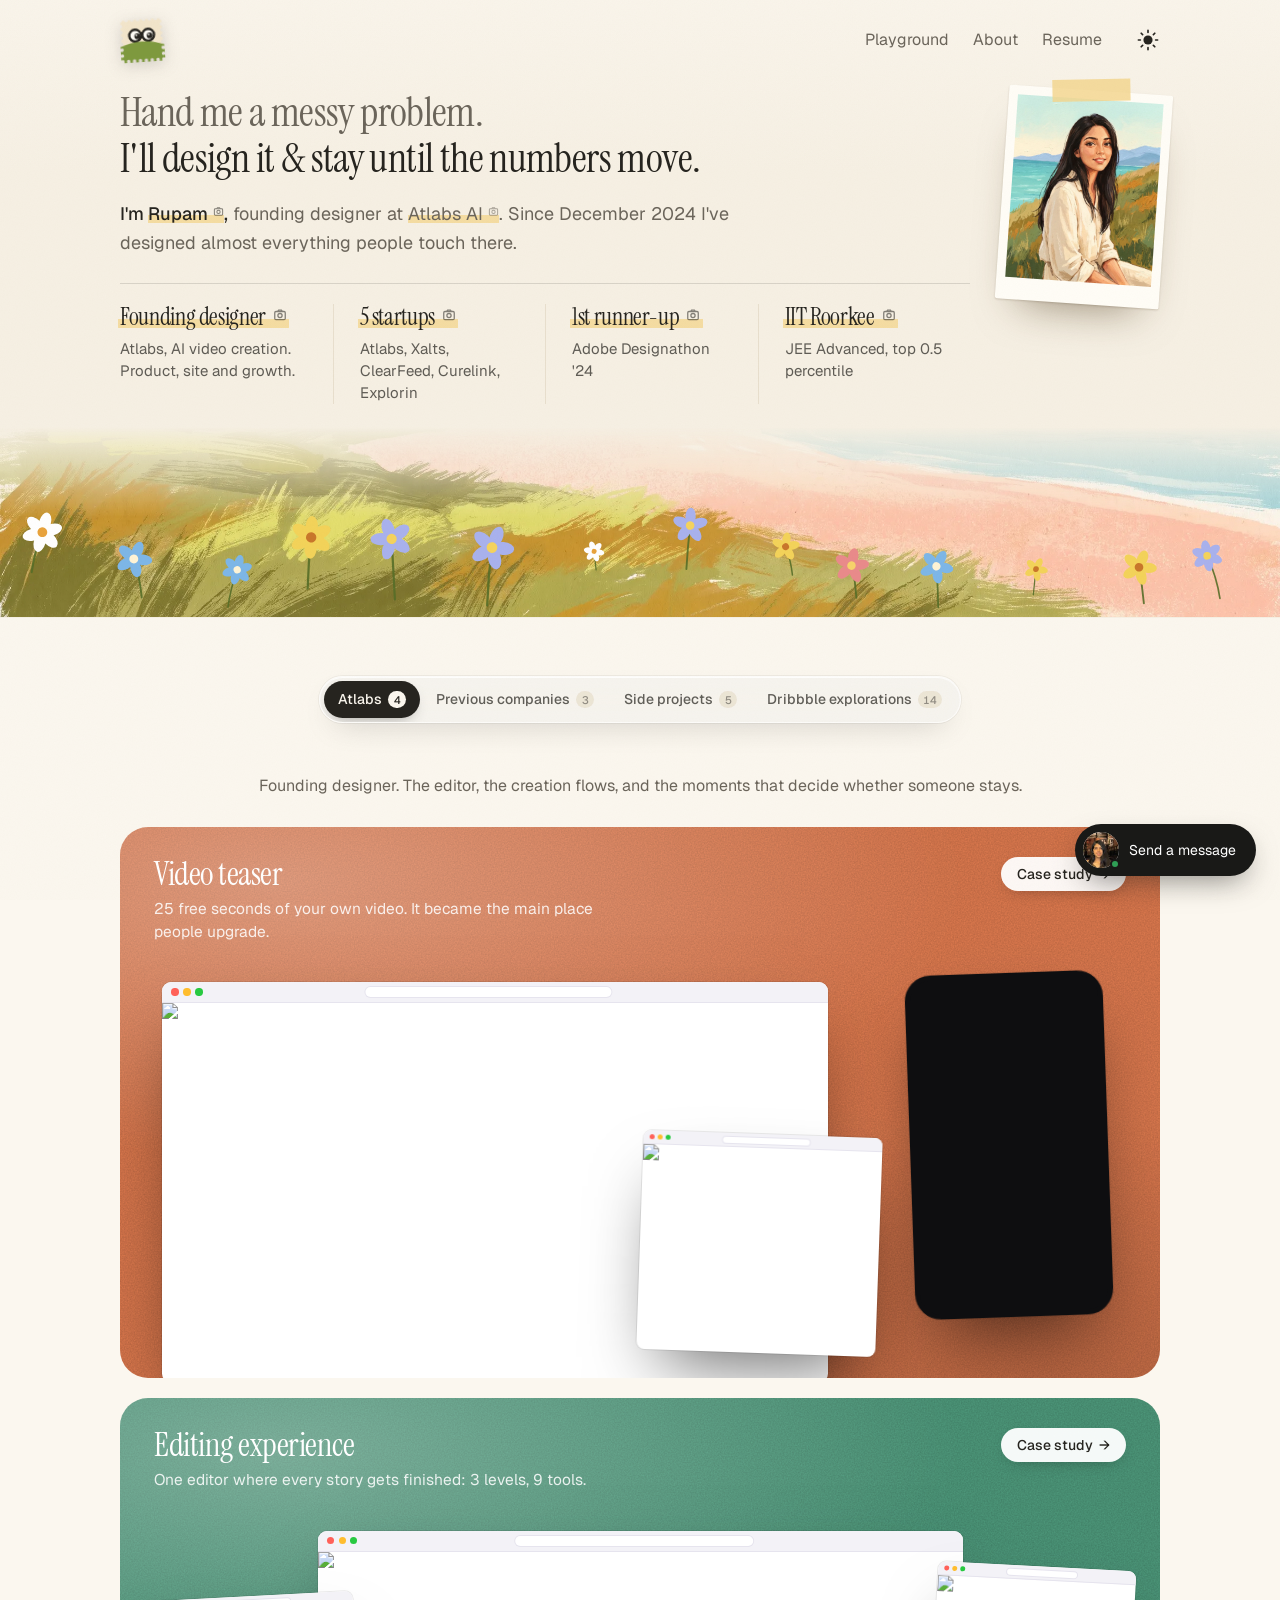
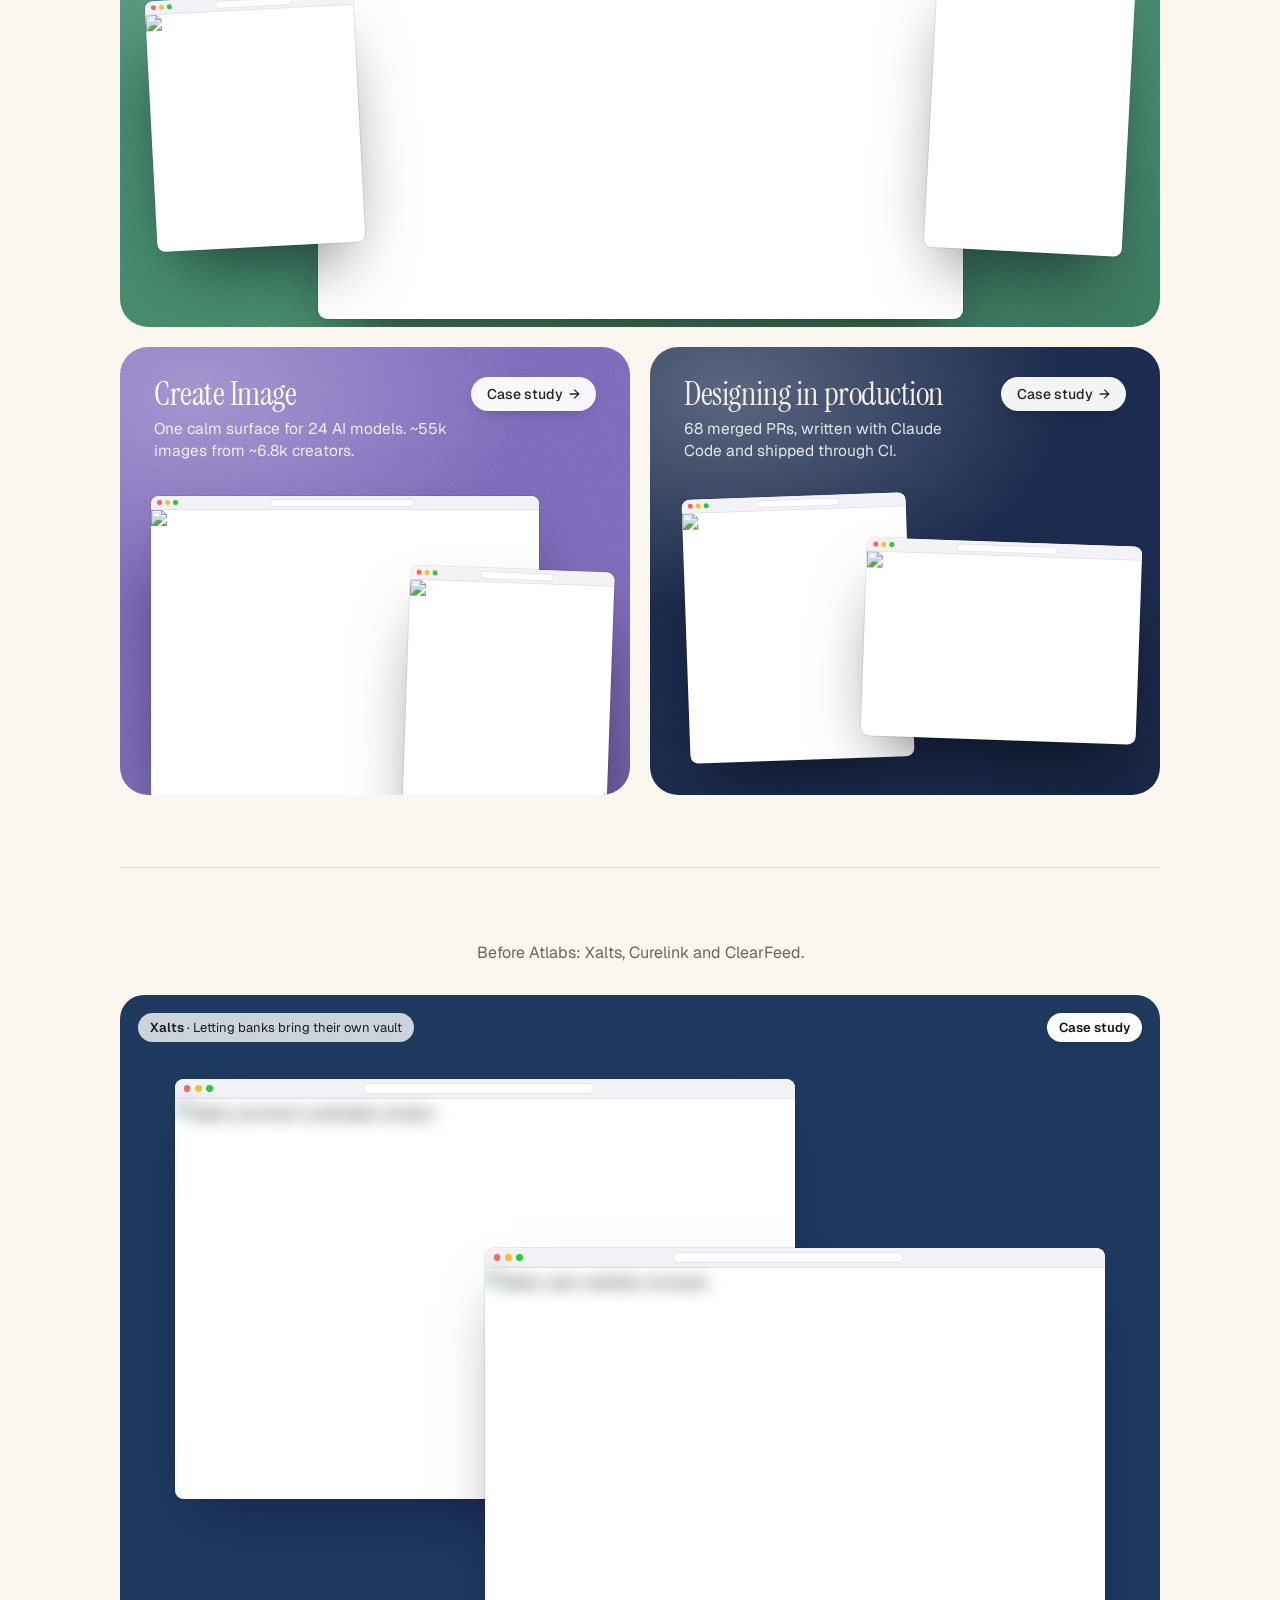
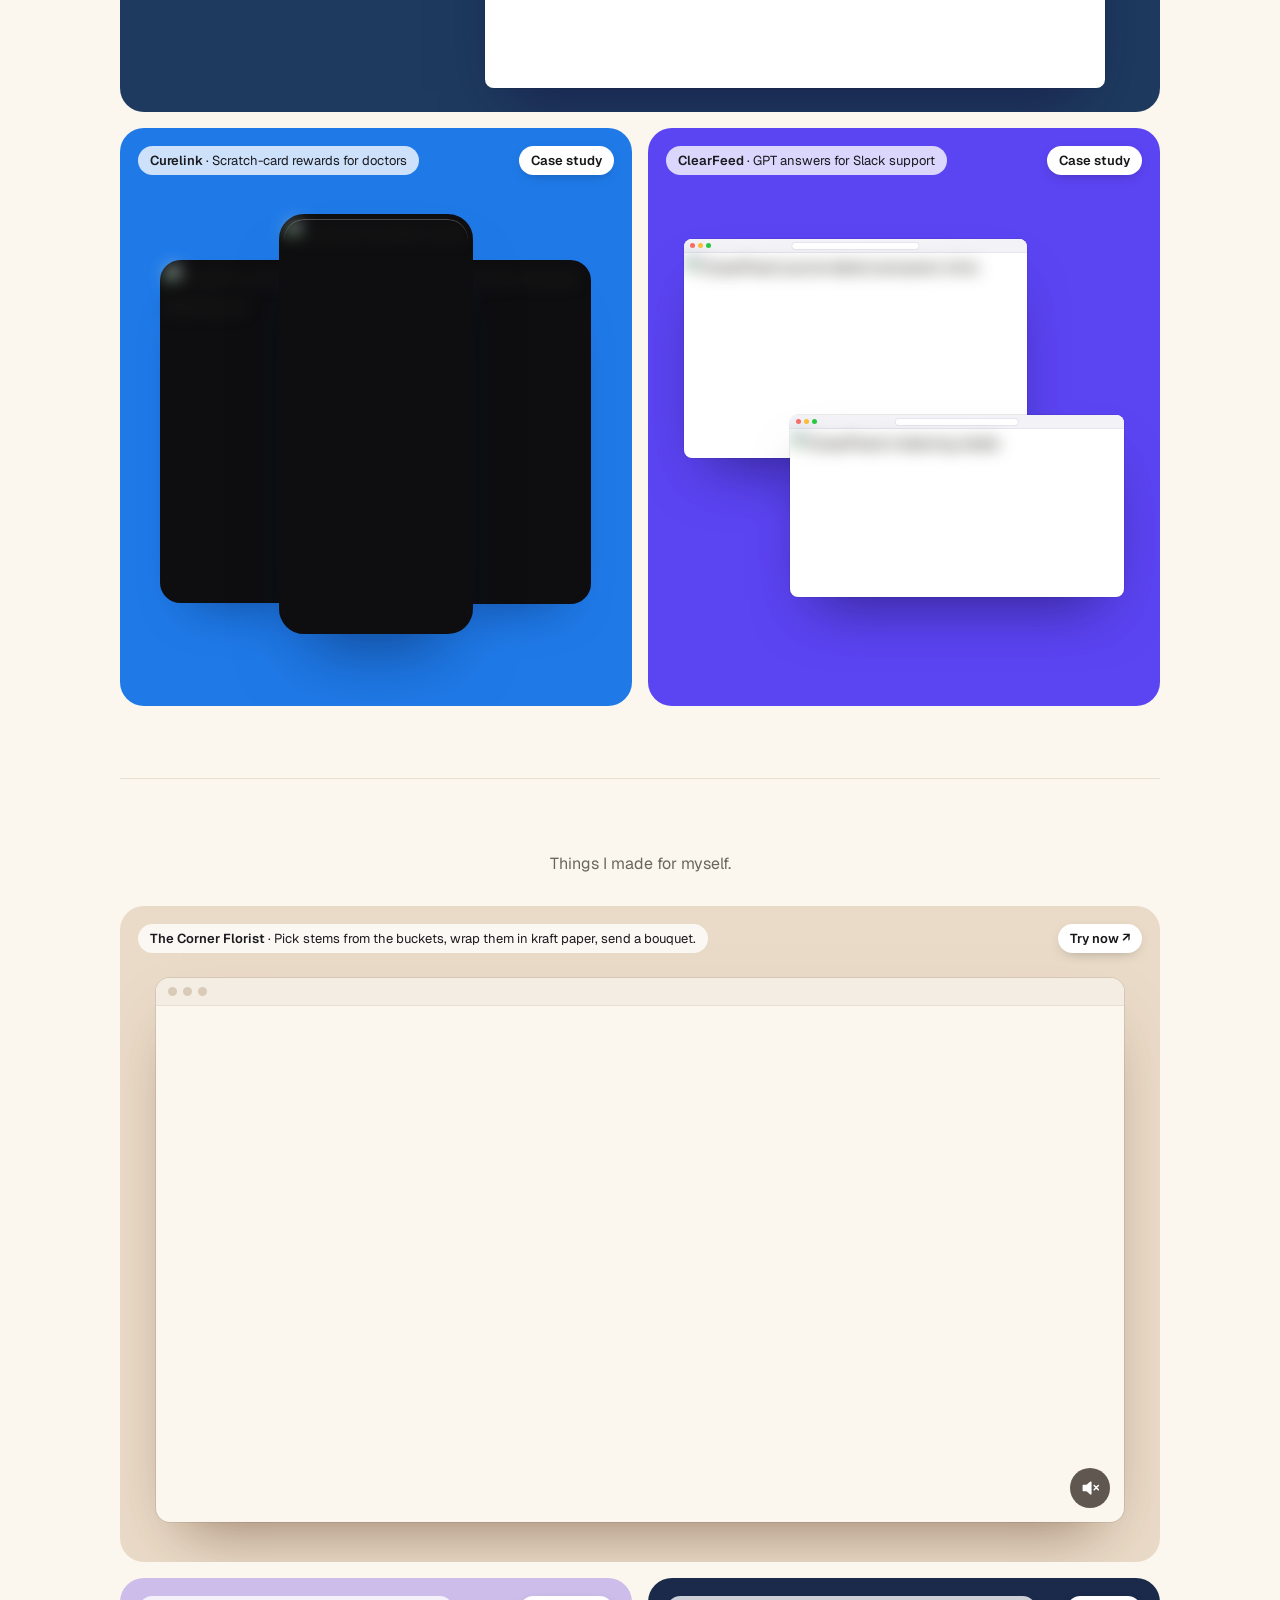
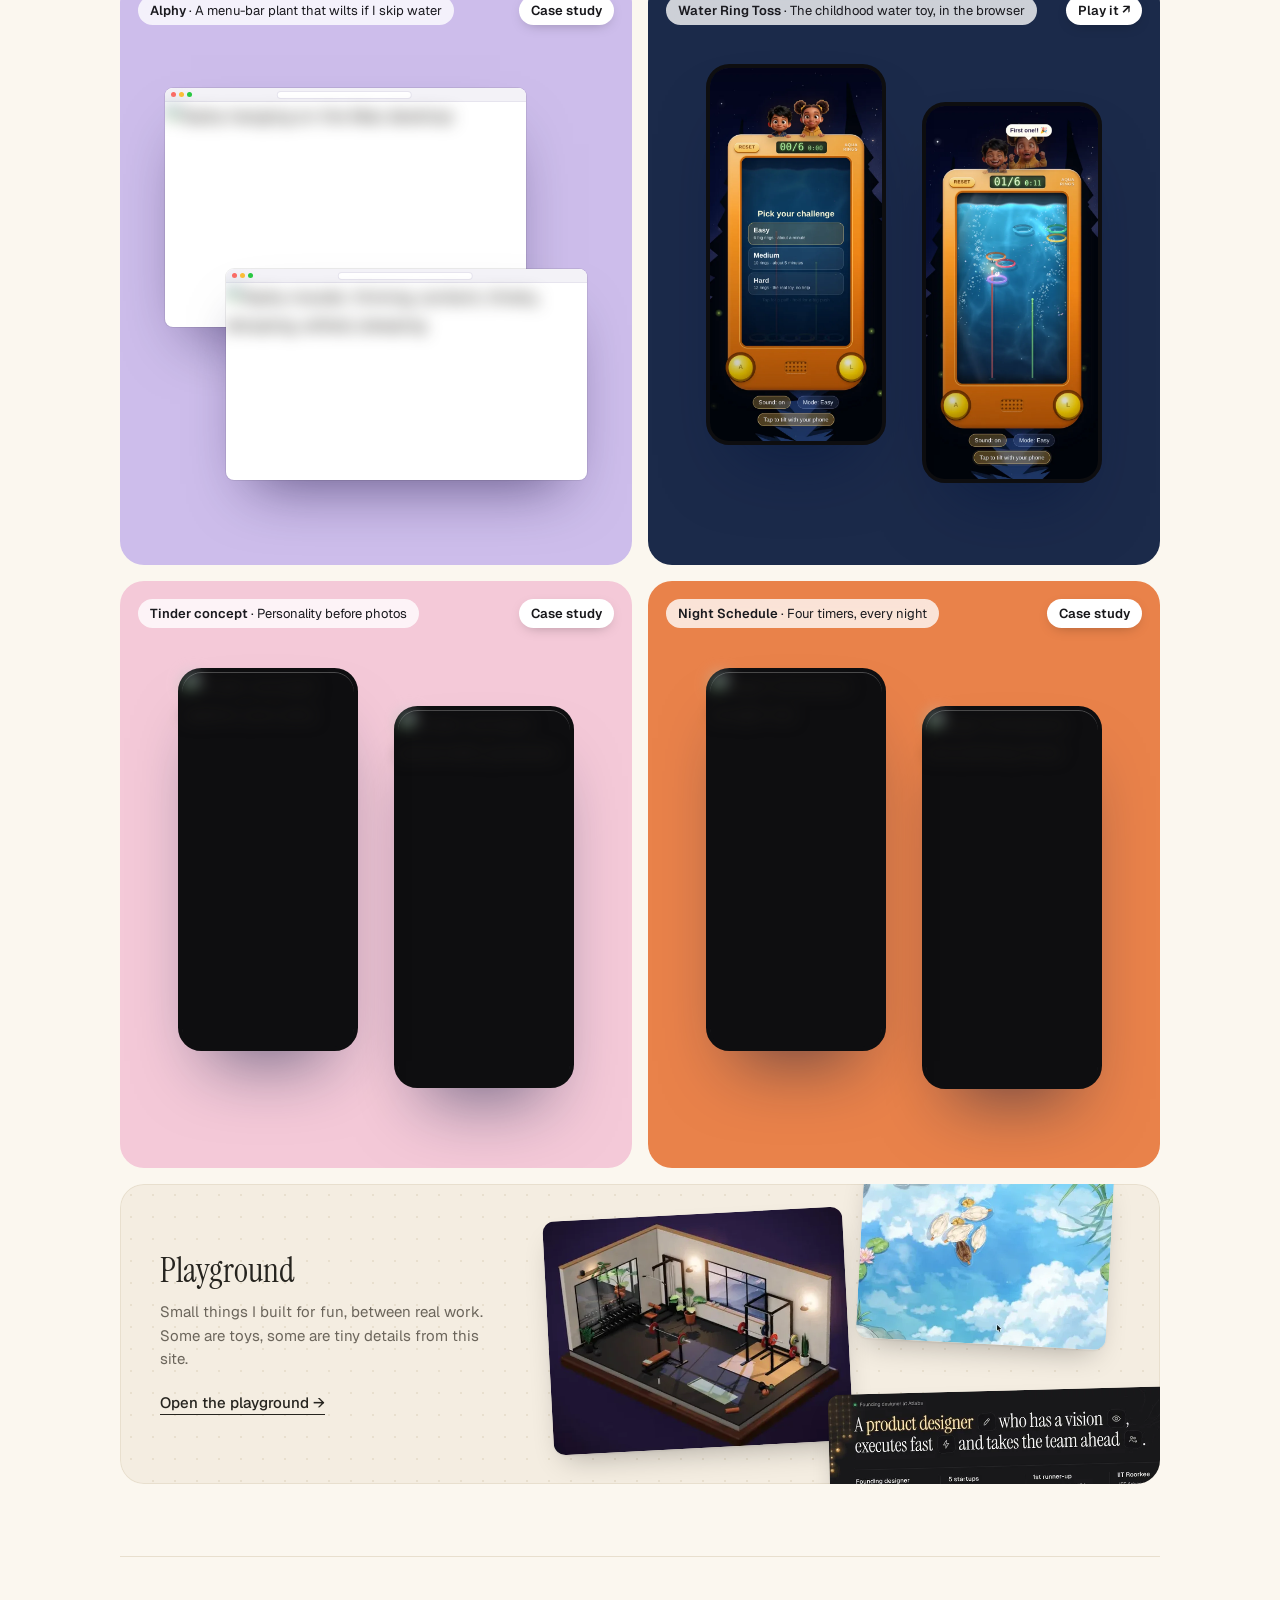
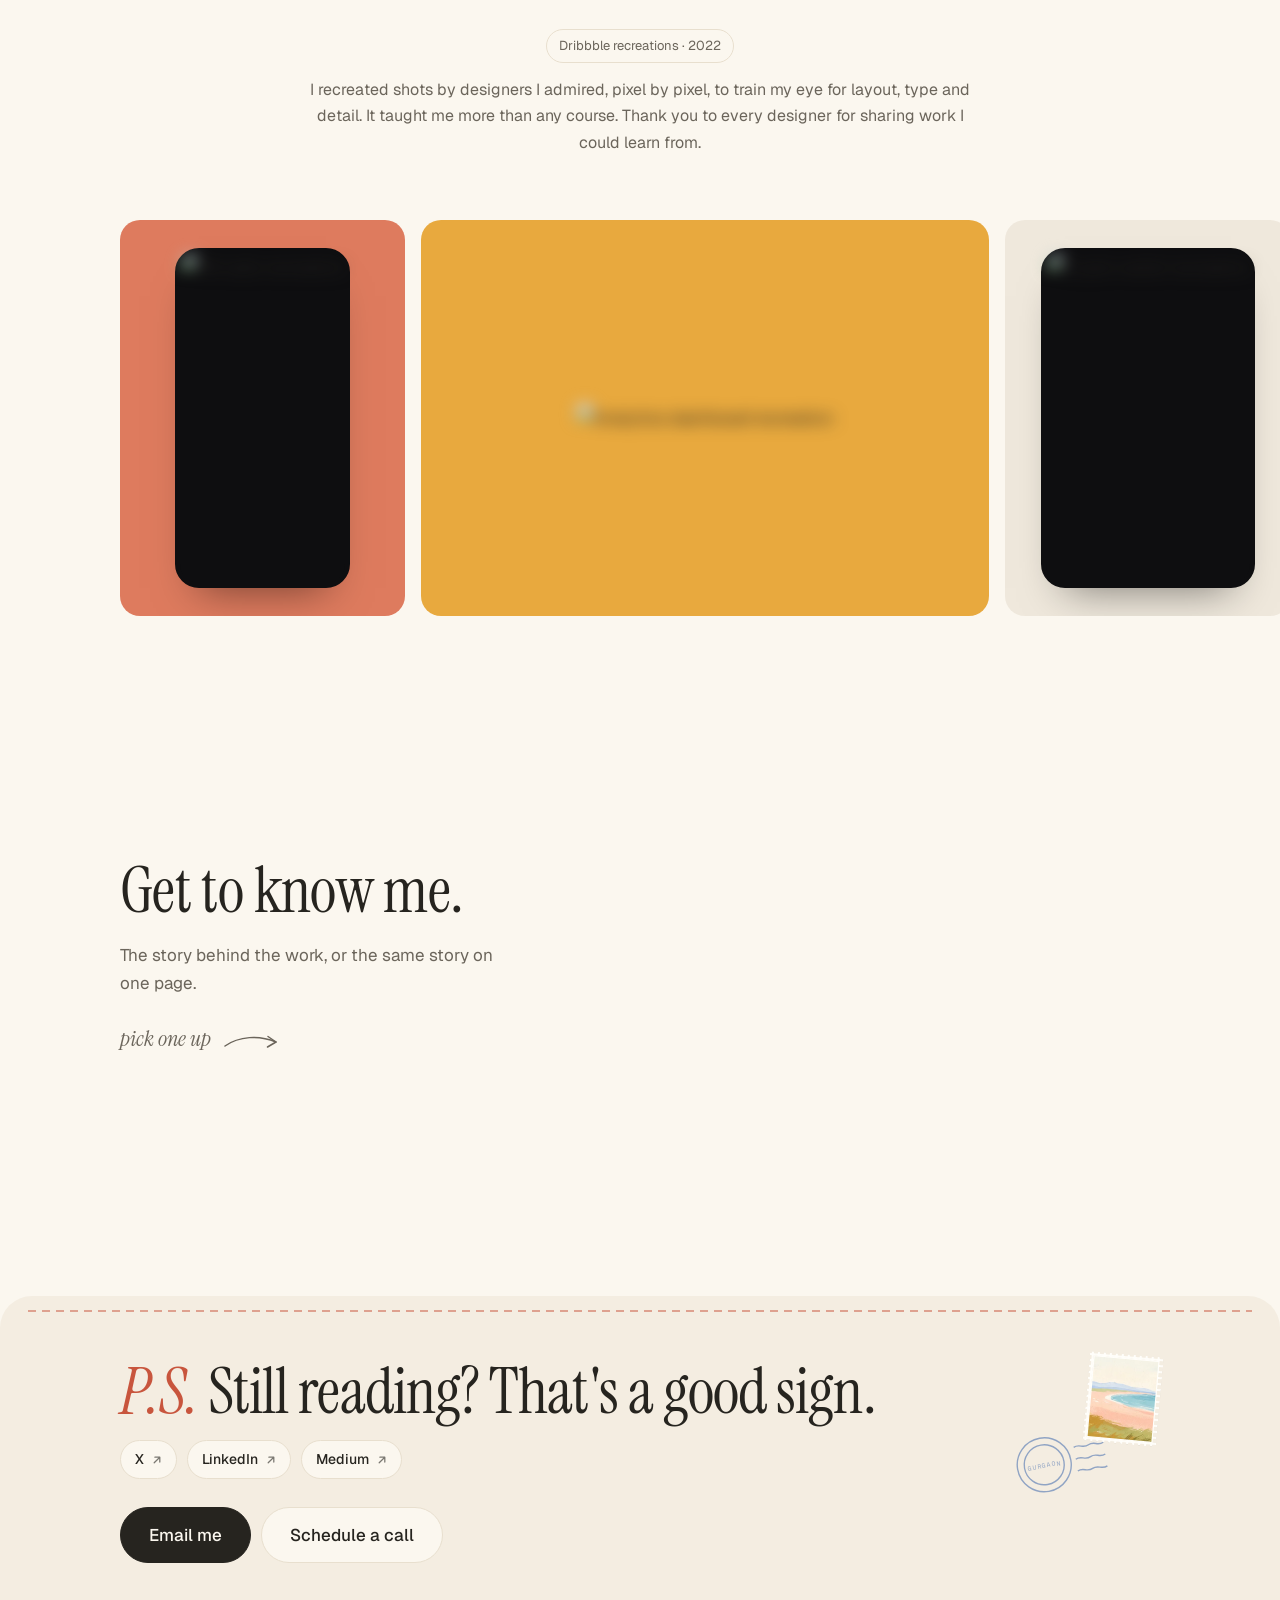
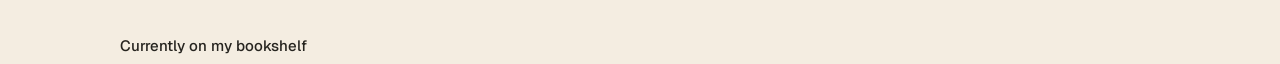
==== commit 84d11eb2: "Trail cursor: red ball, fading trail and one-word verb on links Co-Authored-By: Claude Opus 5.5 <nor" ====
--- a/index.html
+++ b/index.html
@@ -39,6 +39,7 @@
 <link rel="stylesheet" href="/assets/v6.css">
 <link rel="stylesheet" href="/assets/v7.css">
 <link rel="stylesheet" href="/assets/v8.css">
+<link rel="stylesheet" href="/assets/v9.css">
 <script type="application/ld+json">[{"@context": "https://schema.org", "@type": "ProfilePage", "name": "Rupam Gumber \u2014 Product Designer at Atlabs AI", "url": "https://rupam.work/", "description": "Rupam Gumber is a product designer from IIT Roorkee and the founding designer at Atlabs AI. She designs and ships AI video creation tools.", "author": {"@type": "Person", "name": "Rupam Gumber", "gender": "Female", "url": "https://rupam.work/"}, "mainEntity": {"@context": "https://schema.org", "@type": "Person", "name": "Rupam Gumber", "url": "https://rupam.work/", "image": "https://rupam.work/og/home.jpg", "givenName": "Rupam", "familyName": "Gumber", "alternateName": ["Rupam", "Rupam G"], "gender": "Female", "jobTitle": "Product Designer", "description": "Rupam Gumber is a product designer and the founding designer at Atlabs AI. She designs and ships AI video creation tools. She studied at IIT Roorkee.", "worksFor": {"@type": "Organization", "name": "Atlabs AI", "url": "https://www.atlabs.ai"}, "alumniOf": {"@type": "CollegeOrUniversity", "name": "Indian Institute of Technology Roorkee", "alternateName": "IIT Roorkee", "sameAs": "https://en.wikipedia.org/wiki/Indian_Institute_of_Technology_Roorkee"}, "hasOccupation": {"@type": "Occupation", "name": "Product Designer"}, "knowsAbout": ["Product design", "AI video tools", "AI image generation", "Design systems", "Prototyping", "Claude Code", "Product analytics"], "sameAs": ["https://x.com/rupam_gumber", "https://www.linkedin.com/in/rupam-gumber-120252204/", "https://github.com/rupam870", "https://medium.com/@rupamgumber38"]}}, {"@context": "https://schema.org", "@type": "ItemList", "name": "Case studies by Rupam Gumber", "itemListElement": [{"@type": "ListItem", "position": 1, "url": "https://rupam.work/work/video-teaser/", "name": "Video teaser: where free users upgrade"}, {"@type": "ListItem", "position": 2, "url": "https://rupam.work/work/editing-experience/", "name": "Designing an AI video editor"}, {"@type": "ListItem", "position": 3, "url": "https://rupam.work/work/create-image/", "name": "Create Image: one surface for 24 AI models"}, {"@type": "ListItem", "position": 4, "url": "https://rupam.work/work/designing-in-production/", "name": "Designing in production with Claude Code"}, {"@type": "ListItem", "position": 5, "url": "https://rupam.work/work/xalts/", "name": "Xalts: letting banks bring their own vault"}, {"@type": "ListItem", "position": 6, "url": "https://rupam.work/work/clearfeed/", "name": "ClearFeed: answering a Slack question only once"}, {"@type": "ListItem", "position": 7, "url": "https://rupam.work/work/curelink/", "name": "Curelink: rewards that lifted enrolments"}, {"@type": "ListItem", "position": 8, "url": "https://rupam.work/work/alphy/", "name": "Alphy: a plant that gets me to drink water"}, {"@type": "ListItem", "position": 9, "url": "https://rupam.work/work/night-schedule/", "name": "Night Schedule: a night routine app"}]}]</script>
 <script src="/assets/router.js"></script>
 </head>
@@ -388,5 +389,6 @@
 <script src="/assets/v3.js"></script>
 <script src="/assets/v5.js"></script>
 <script src="/assets/v7.js"></script>
+<script src="/assets/v9.js"></script>
 </body>
 </html>
--- a/assets/v9.css
+++ b/assets/v9.css
@@ -0,0 +1,19 @@
+/* trail cursor: a red ball, a fading trail and a one-word verb on things you can use */
+@media (hover:hover) and (pointer:fine){
+  html.tc-on, html.tc-on *{cursor:none!important}
+  html.tc-on input, html.tc-on textarea, html.tc-on [contenteditable="true"]{cursor:text!important}
+  html.tc-on #cursor-label{display:none!important}
+}
+.tc{position:fixed;inset:0;pointer-events:none;z-index:2147482500;opacity:0;transition:opacity .2s ease-out}
+.tc.on{opacity:1}
+.tc span{position:absolute;left:0;top:0;display:block}
+.tc-trail__dot::before,.tc-ball__dot{content:"";position:absolute;border-radius:50%;background:#E33529}
+.tc-trail__dot::before{width:12px;height:12px;left:-6px;top:-6px}
+.tc-ball__in{transition:opacity .22s ease-out,transform .34s cubic-bezier(.22,1,.36,1)}
+.tc-ball__dot{width:14px;height:14px;left:-7px;top:-7px}
+.tc.down .tc-ball__in{transform:scale(.7)}
+.tc-verb__in{transform:scale(.5);opacity:0;transition:opacity .22s ease-out,transform .34s cubic-bezier(.22,1,.36,1);transform-origin:0 0}
+.tc.verb .tc-verb__in{transform:scale(1);opacity:1}
+.tc.verb .tc-ball__in{transform:scale(.6)}
+.tc-verb__w{left:14px!important;top:12px!important;white-space:nowrap;padding:7px 11px;border-radius:999px;background:#E33529;color:#FBF7EF;font:500 12.5px/1 'Geist Mono',ui-monospace,Menlo,monospace;letter-spacing:.04em;text-transform:lowercase;box-shadow:0 8px 20px -10px rgba(0,0,0,.45)}
+@media (prefers-reduced-motion:reduce){.tc-trail{display:none!important}}
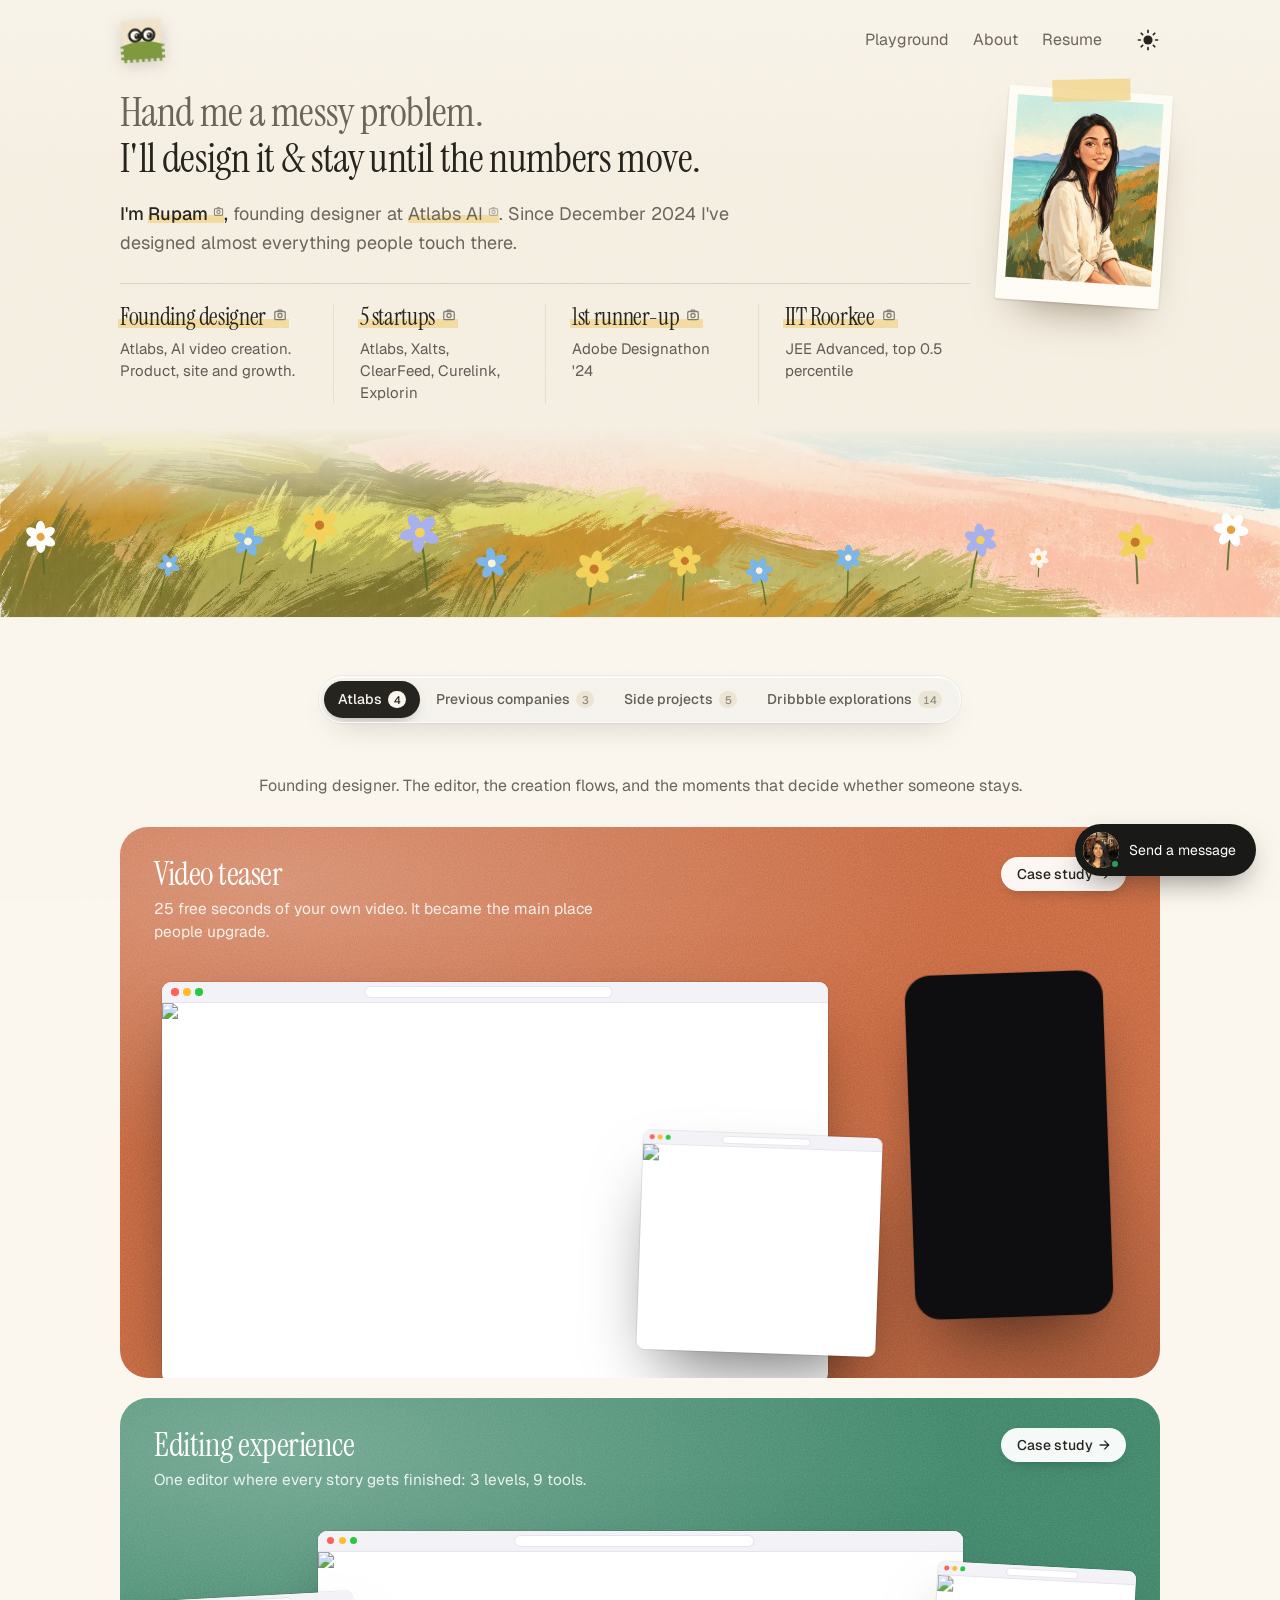
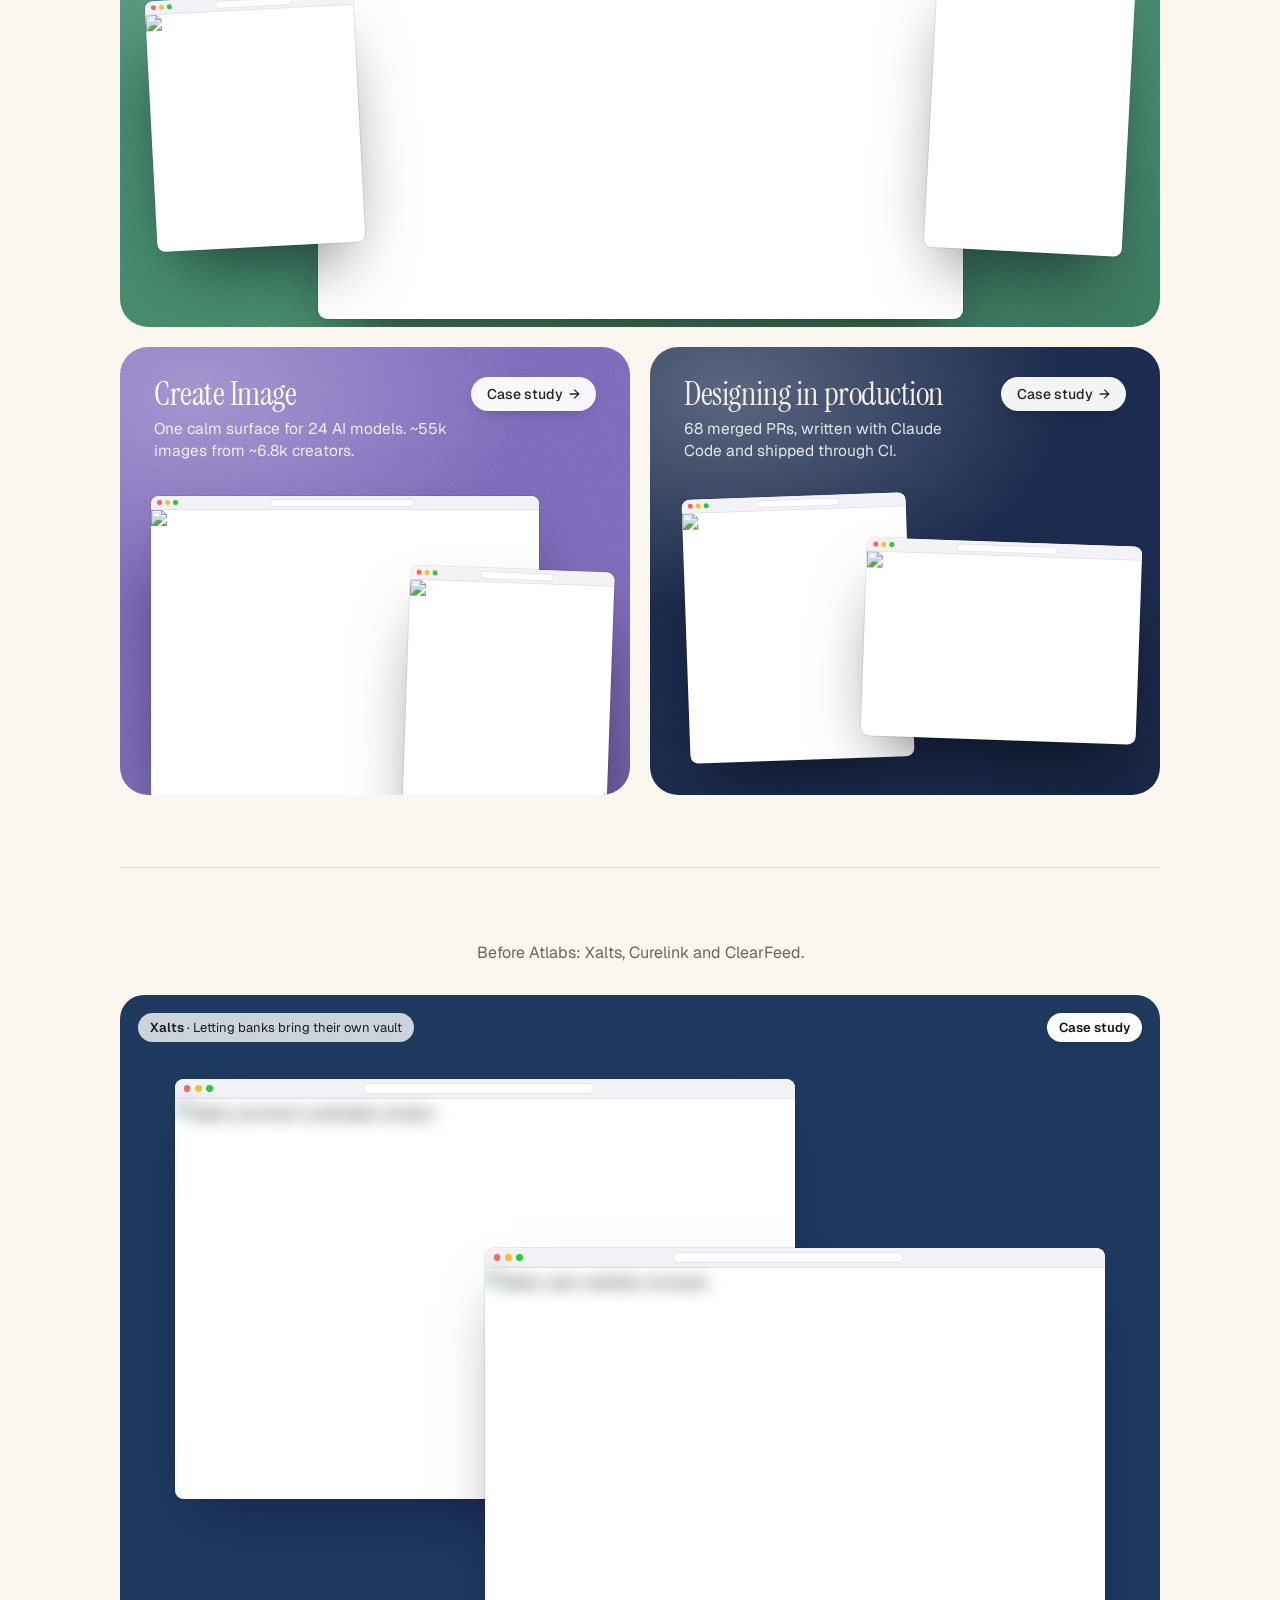
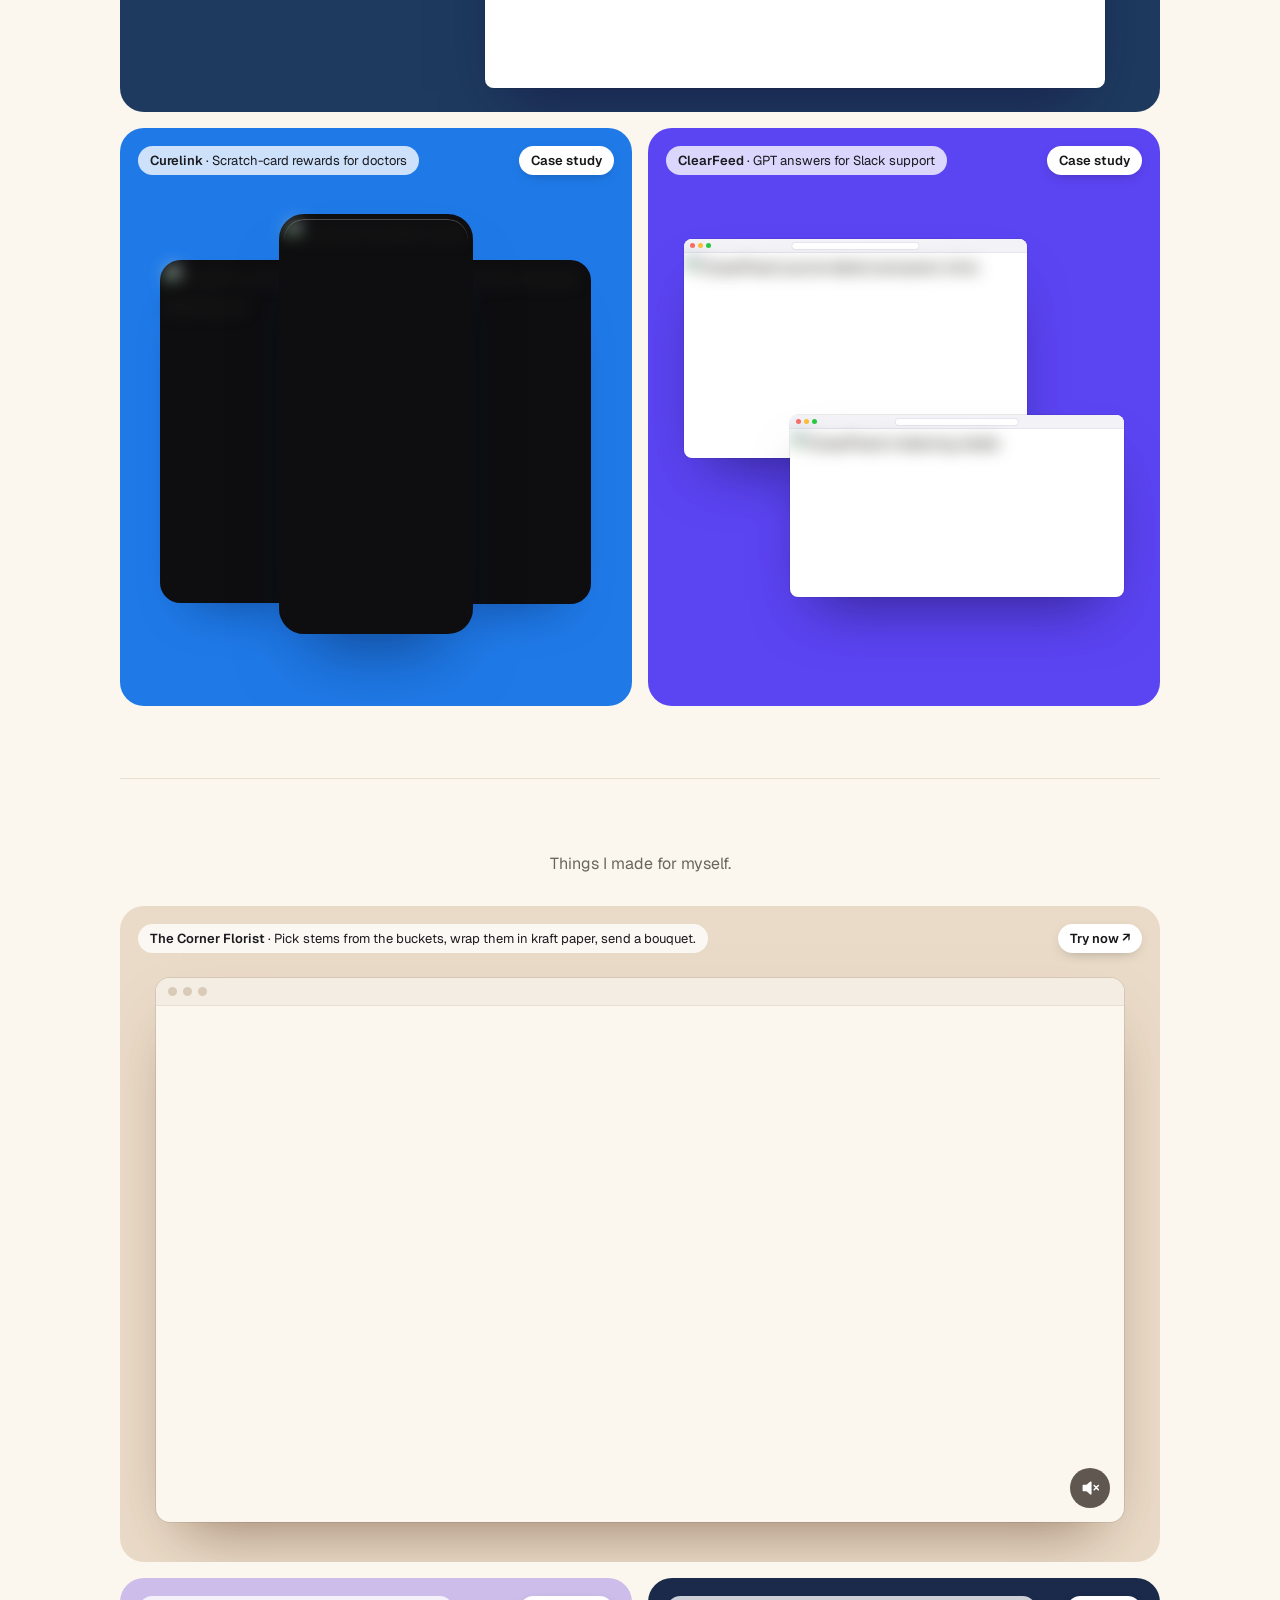
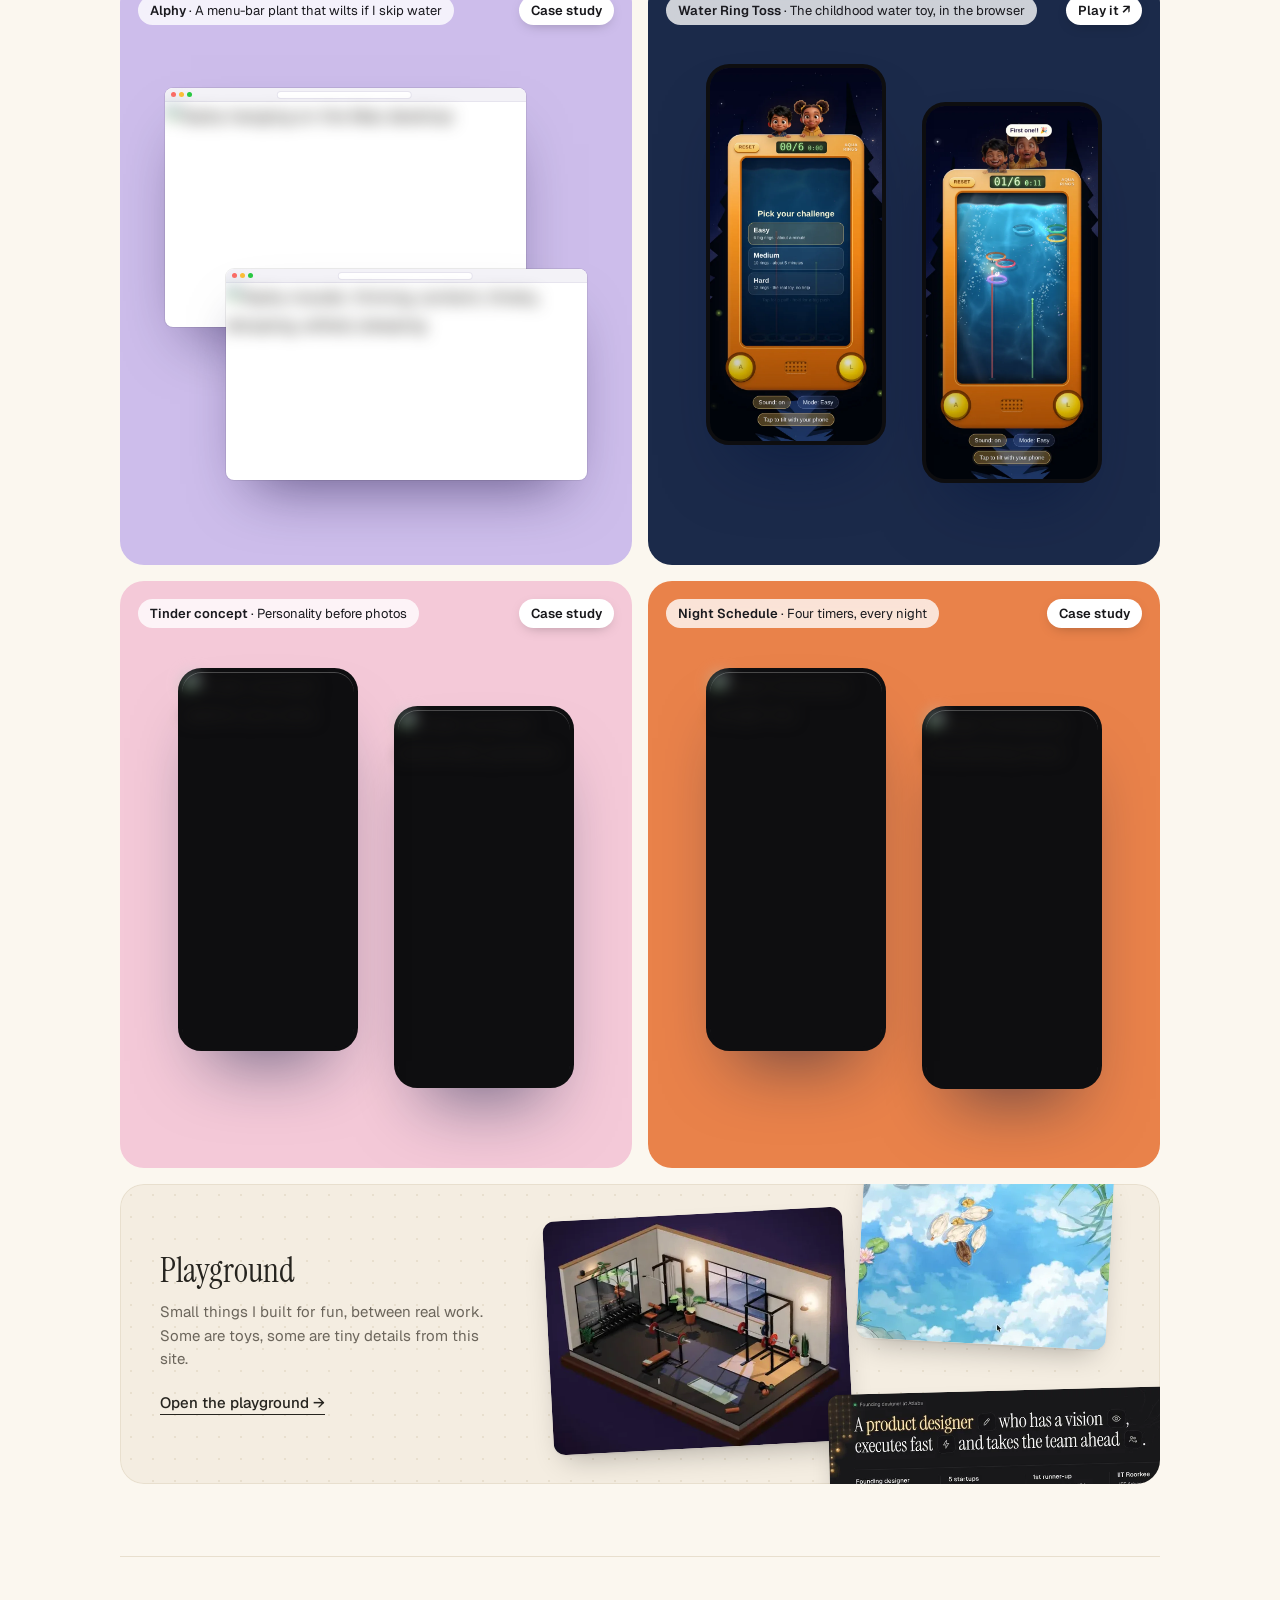
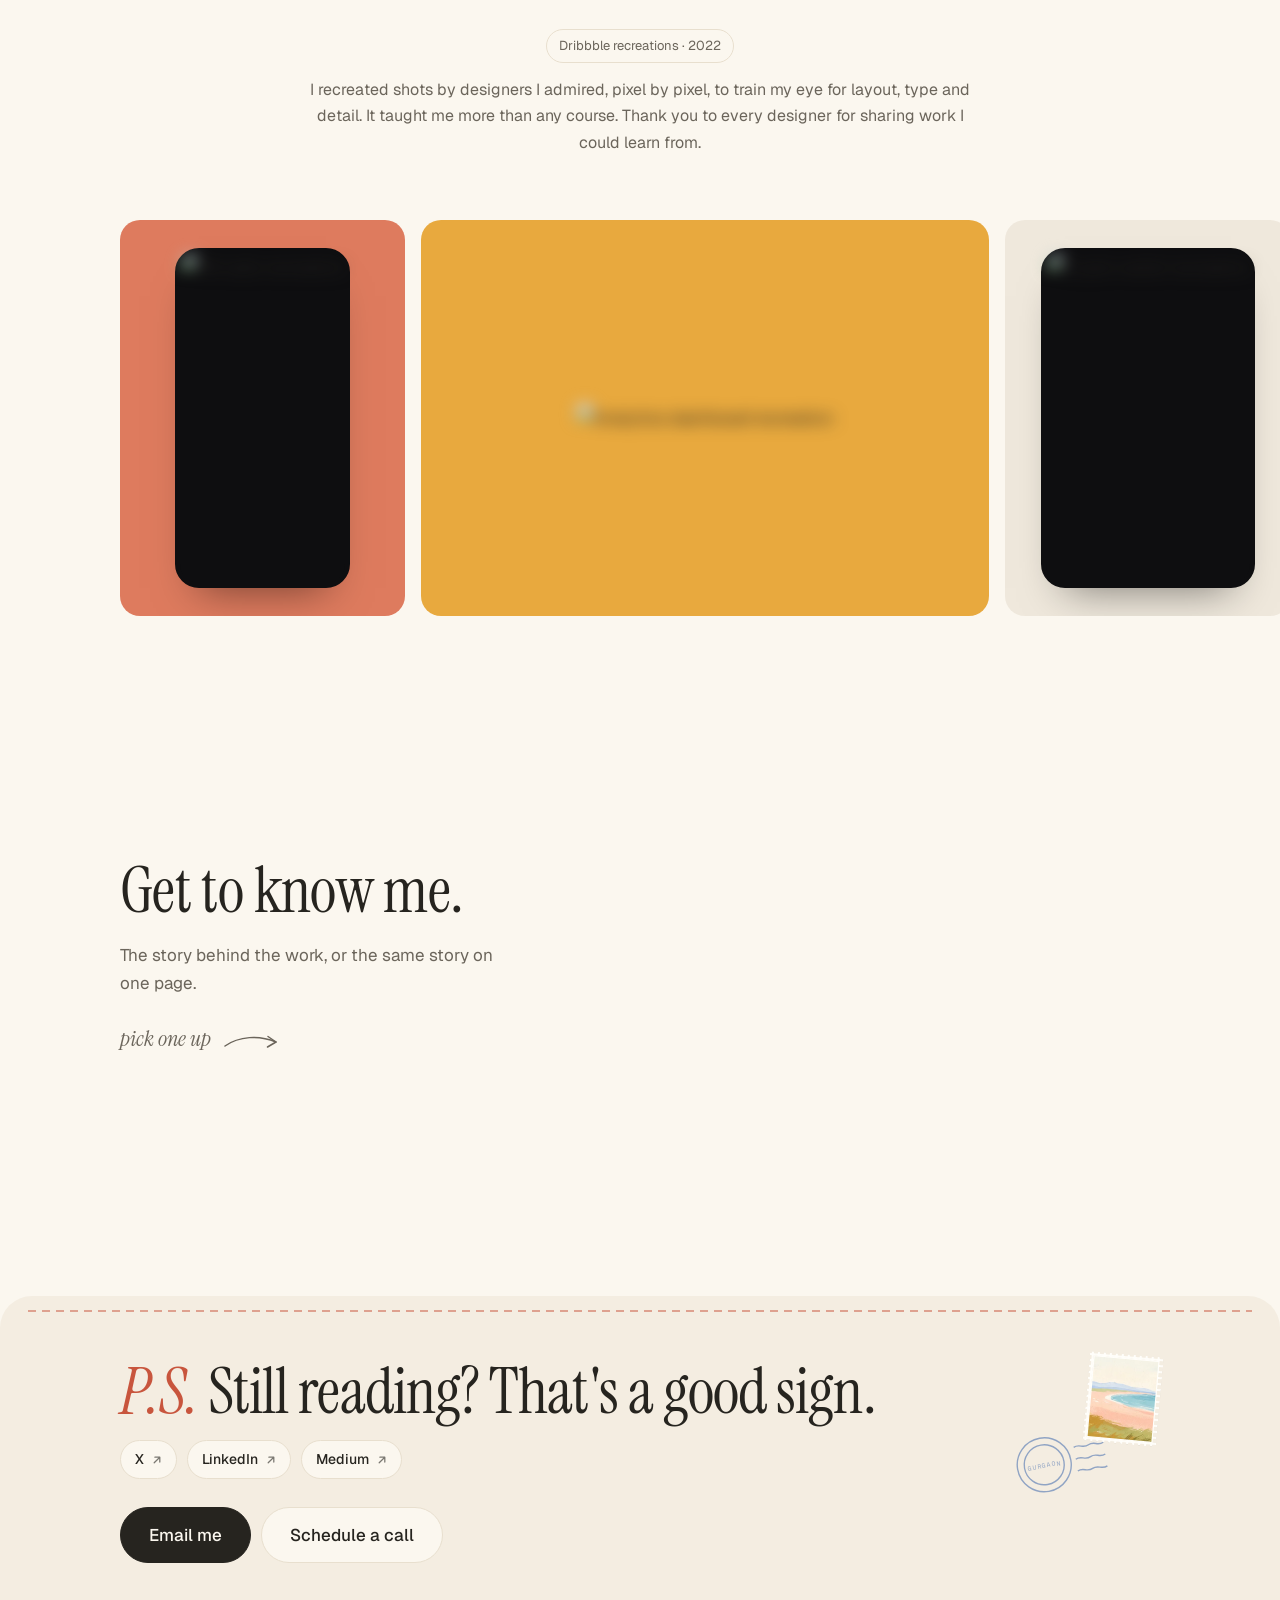
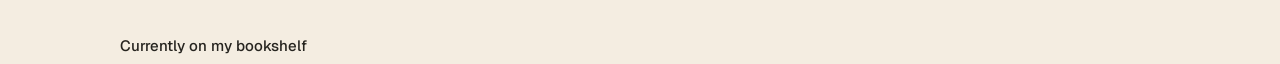
==== commit dd96fc3b: "Version asset links so phones stop showing stale CSS Co-Authored-By: Claude Fable 5.2 <noreply@anthr" ====
--- a/index.html
+++ b/index.html
@@ -32,19 +32,19 @@
 <link rel="icon" href="/icon-32.png" type="image/png" sizes="32x32">
 <link rel="apple-touch-icon" href="/apple-touch-icon.png">
 <link rel="manifest" href="/site.webmanifest">
-<link rel="stylesheet" href="/assets/app.css">
-<link rel="stylesheet" href="/assets/v2.css">
-<link rel="stylesheet" href="/assets/v3.css">
-<link rel="stylesheet" href="/assets/v5.css">
-<link rel="stylesheet" href="/assets/v6.css">
-<link rel="stylesheet" href="/assets/v7.css">
-<link rel="stylesheet" href="/assets/v8.css">
-<link rel="stylesheet" href="/assets/v9.css">
+<link rel="stylesheet" href="/assets/app.css?v=20261122e">
+<link rel="stylesheet" href="/assets/v2.css?v=20261122e">
+<link rel="stylesheet" href="/assets/v3.css?v=20261122e">
+<link rel="stylesheet" href="/assets/v5.css?v=20261122e">
+<link rel="stylesheet" href="/assets/v6.css?v=20261122e">
+<link rel="stylesheet" href="/assets/v7.css?v=20261122e">
+<link rel="stylesheet" href="/assets/v8.css?v=20261122e">
+<link rel="stylesheet" href="/assets/v9.css?v=20261122e">
 <script type="application/ld+json">[{"@context": "https://schema.org", "@type": "ProfilePage", "name": "Rupam Gumber \u2014 Product Designer at Atlabs AI", "url": "https://rupam.work/", "description": "Rupam Gumber is a product designer from IIT Roorkee and the founding designer at Atlabs AI. She designs and ships AI video creation tools.", "author": {"@type": "Person", "name": "Rupam Gumber", "gender": "Female", "url": "https://rupam.work/"}, "mainEntity": {"@context": "https://schema.org", "@type": "Person", "name": "Rupam Gumber", "url": "https://rupam.work/", "image": "https://rupam.work/og/home.jpg", "givenName": "Rupam", "familyName": "Gumber", "alternateName": ["Rupam", "Rupam G"], "gender": "Female", "jobTitle": "Product Designer", "description": "Rupam Gumber is a product designer and the founding designer at Atlabs AI. She designs and ships AI video creation tools. She studied at IIT Roorkee.", "worksFor": {"@type": "Organization", "name": "Atlabs AI", "url": "https://www.atlabs.ai"}, "alumniOf": {"@type": "CollegeOrUniversity", "name": "Indian Institute of Technology Roorkee", "alternateName": "IIT Roorkee", "sameAs": "https://en.wikipedia.org/wiki/Indian_Institute_of_Technology_Roorkee"}, "hasOccupation": {"@type": "Occupation", "name": "Product Designer"}, "knowsAbout": ["Product design", "AI video tools", "AI image generation", "Design systems", "Prototyping", "Claude Code", "Product analytics"], "sameAs": ["https://x.com/rupam_gumber", "https://www.linkedin.com/in/rupam-gumber-120252204/", "https://github.com/rupam870", "https://medium.com/@rupamgumber38"]}}, {"@context": "https://schema.org", "@type": "ItemList", "name": "Case studies by Rupam Gumber", "itemListElement": [{"@type": "ListItem", "position": 1, "url": "https://rupam.work/work/video-teaser/", "name": "Video teaser: where free users upgrade"}, {"@type": "ListItem", "position": 2, "url": "https://rupam.work/work/editing-experience/", "name": "Designing an AI video editor"}, {"@type": "ListItem", "position": 3, "url": "https://rupam.work/work/create-image/", "name": "Create Image: one surface for 24 AI models"}, {"@type": "ListItem", "position": 4, "url": "https://rupam.work/work/designing-in-production/", "name": "Designing in production with Claude Code"}, {"@type": "ListItem", "position": 5, "url": "https://rupam.work/work/xalts/", "name": "Xalts: letting banks bring their own vault"}, {"@type": "ListItem", "position": 6, "url": "https://rupam.work/work/clearfeed/", "name": "ClearFeed: answering a Slack question only once"}, {"@type": "ListItem", "position": 7, "url": "https://rupam.work/work/curelink/", "name": "Curelink: rewards that lifted enrolments"}, {"@type": "ListItem", "position": 8, "url": "https://rupam.work/work/alphy/", "name": "Alphy: a plant that gets me to drink water"}, {"@type": "ListItem", "position": 9, "url": "https://rupam.work/work/night-schedule/", "name": "Night Schedule: a night routine app"}]}]</script>
-<script src="/assets/router.js"></script>
+<script src="/assets/router.js?v=20261122e"></script>
 </head>
 <body>
-<script src="/assets/v6.js"></script>
+<script src="/assets/v6.js?v=20261122e"></script>
 
 
 <div class="wrap">
@@ -371,24 +371,24 @@
 @keyframes dlScribble{from{transform:rotate(-14deg) translateX(-1px)}to{transform:rotate(6deg) translateX(1px)}}
 </style>
 
-<script src="/assets/js0.js"></script>
-<script src="/assets/js1.js"></script>
-<script src="/assets/js2.js"></script>
-<script src="/assets/js3.js"></script>
-<script src="/assets/js4.js"></script>
-<script src="/assets/js5.js"></script>
-<script src="/assets/js6.js"></script>
-<script src="/assets/js7.js"></script>
-<script src="/assets/js8.js"></script>
-<script src="/assets/js9.js"></script>
-<script src="/assets/js10.js"></script>
-<script src="/assets/js11.js"></script>
-<script src="/assets/js12.js"></script>
-<script src="/assets/js13.js"></script>
-<script src="/assets/v2.js"></script>
-<script src="/assets/v3.js"></script>
-<script src="/assets/v5.js"></script>
-<script src="/assets/v7.js"></script>
-<script src="/assets/v9.js"></script>
+<script src="/assets/js0.js?v=20261122e"></script>
+<script src="/assets/js1.js?v=20261122e"></script>
+<script src="/assets/js2.js?v=20261122e"></script>
+<script src="/assets/js3.js?v=20261122e"></script>
+<script src="/assets/js4.js?v=20261122e"></script>
+<script src="/assets/js5.js?v=20261122e"></script>
+<script src="/assets/js6.js?v=20261122e"></script>
+<script src="/assets/js7.js?v=20261122e"></script>
+<script src="/assets/js8.js?v=20261122e"></script>
+<script src="/assets/js9.js?v=20261122e"></script>
+<script src="/assets/js10.js?v=20261122e"></script>
+<script src="/assets/js11.js?v=20261122e"></script>
+<script src="/assets/js12.js?v=20261122e"></script>
+<script src="/assets/js13.js?v=20261122e"></script>
+<script src="/assets/v2.js?v=20261122e"></script>
+<script src="/assets/v3.js?v=20261122e"></script>
+<script src="/assets/v5.js?v=20261122e"></script>
+<script src="/assets/v7.js?v=20261122e"></script>
+<script src="/assets/v9.js?v=20261122e"></script>
 </body>
 </html>
--- a/assets/v8.css
+++ b/assets/v8.css
@@ -82,3 +82,36 @@
 /* polaroid: no caption */
 .hero-me .hm-cap{display:none!important}
 .hero-me .hm-photo{padding-bottom:22px!important}
+/* mobile: calmer hero */
+@media (max-width:600px){
+  .top .name .wm-stamp{width:34px;height:34px}
+  main:has(.intro.v2){padding-top:14px!important}
+  .intro.v2 h1.lead{font-size:28px!important;line-height:1.1!important;margin-bottom:14px!important;max-width:calc(100% - 96px)!important}
+  .hero-me{width:84px!important;top:4px!important}
+  .hero-me .hm-photo{padding:4px 4px 12px!important}
+  .intro.v2 p.sub{font-size:15px!important;line-height:1.55!important;margin-bottom:18px!important}
+  .intro.v2 .proof{padding-top:16px!important;row-gap:16px!important}
+  .intro.v2 .proof b{font-size:17px!important}
+  .intro.v2 .proof span{font-size:12.5px!important;line-height:1.4!important}
+  .intro.v2 .proof li{gap:4px!important}
+  /* quieter highlights: thin underline, no icons */
+  .intro.v2 .pk{background:none!important;box-shadow:inset 0 -2px 0 rgba(228,196,120,.75)!important;padding:0!important}
+  .intro.v2 .pk::after,.intro.v2 .pk svg,.intro.v2 .pk .pk-i{display:none!important}
+  .intro.v2{padding-bottom:96px!important}
+  .hz-garden{height:120px!important;bottom:-40px!important}
+}
+/* mobile v2: stacked, one thing at a time, more air */
+@media (max-width:600px){
+  main:has(.intro.v2){padding-top:28px!important}
+  .hero-me{position:relative!important;display:block;right:auto!important;top:auto!important;width:112px!important;margin:0 0 34px 6px;transform:rotate(-4deg)!important}
+  .hero-me .hm-photo{padding:5px 5px 16px!important}
+  .intro.v2 h1.lead{font-size:30px!important;line-height:1.14!important;max-width:none!important;margin-bottom:22px!important}
+  .intro.v2 h1.lead .ask{margin-bottom:4px!important}
+  .intro.v2 p.sub{font-size:16px!important;line-height:1.6!important;margin-bottom:40px!important}
+  .intro.v2 .proof{display:block!important;border-top:1px solid var(--line)!important;padding-top:0!important}
+  .intro.v2 .proof li{display:flex!important;flex-direction:row!important;align-items:baseline;justify-content:space-between;gap:16px!important;padding:16px 0!important;border-left:0!important;border-bottom:1px solid var(--line)}
+  .intro.v2 .proof b{font-size:20px!important;flex:none}
+  .intro.v2 .proof span{font-size:13px!important;text-align:right;max-width:58%;color:var(--mute)}
+  .intro.v2{padding-bottom:150px!important}
+  .hz-garden{height:150px!important;bottom:-50px!important}
+}
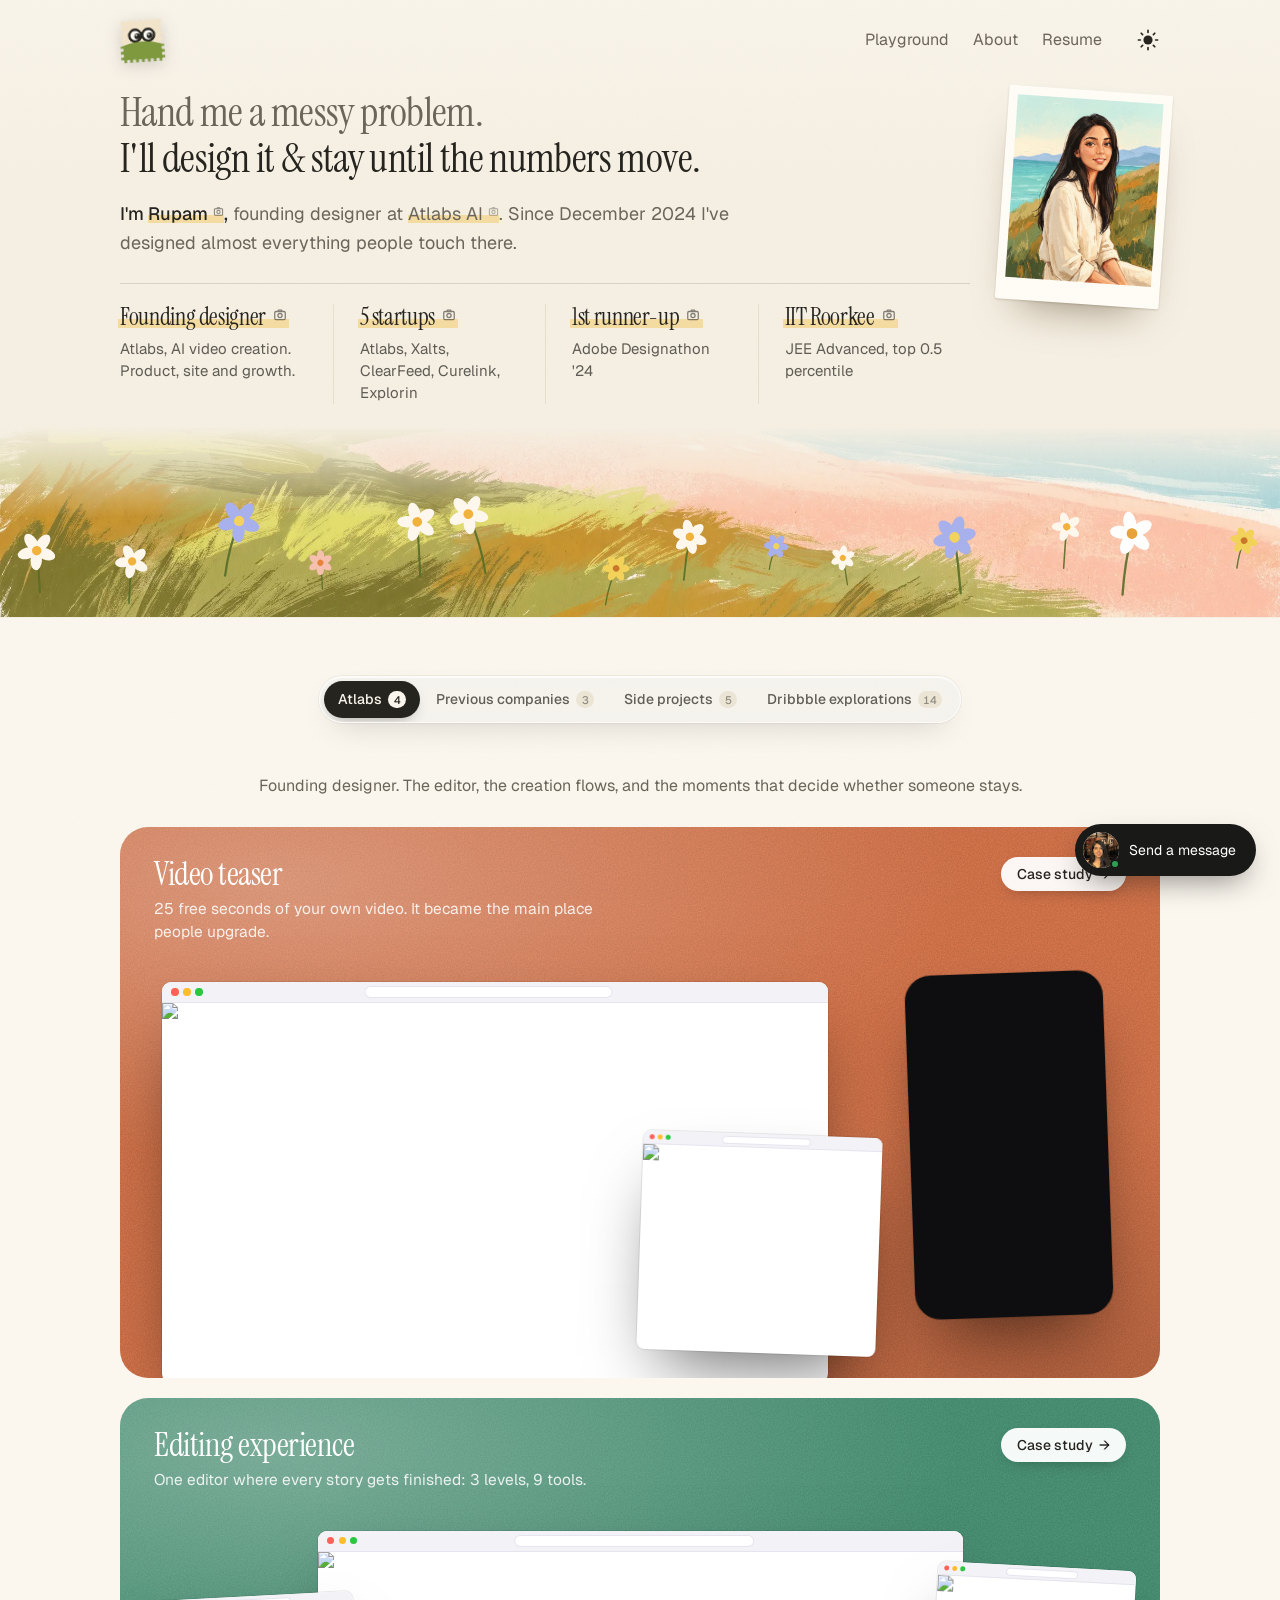
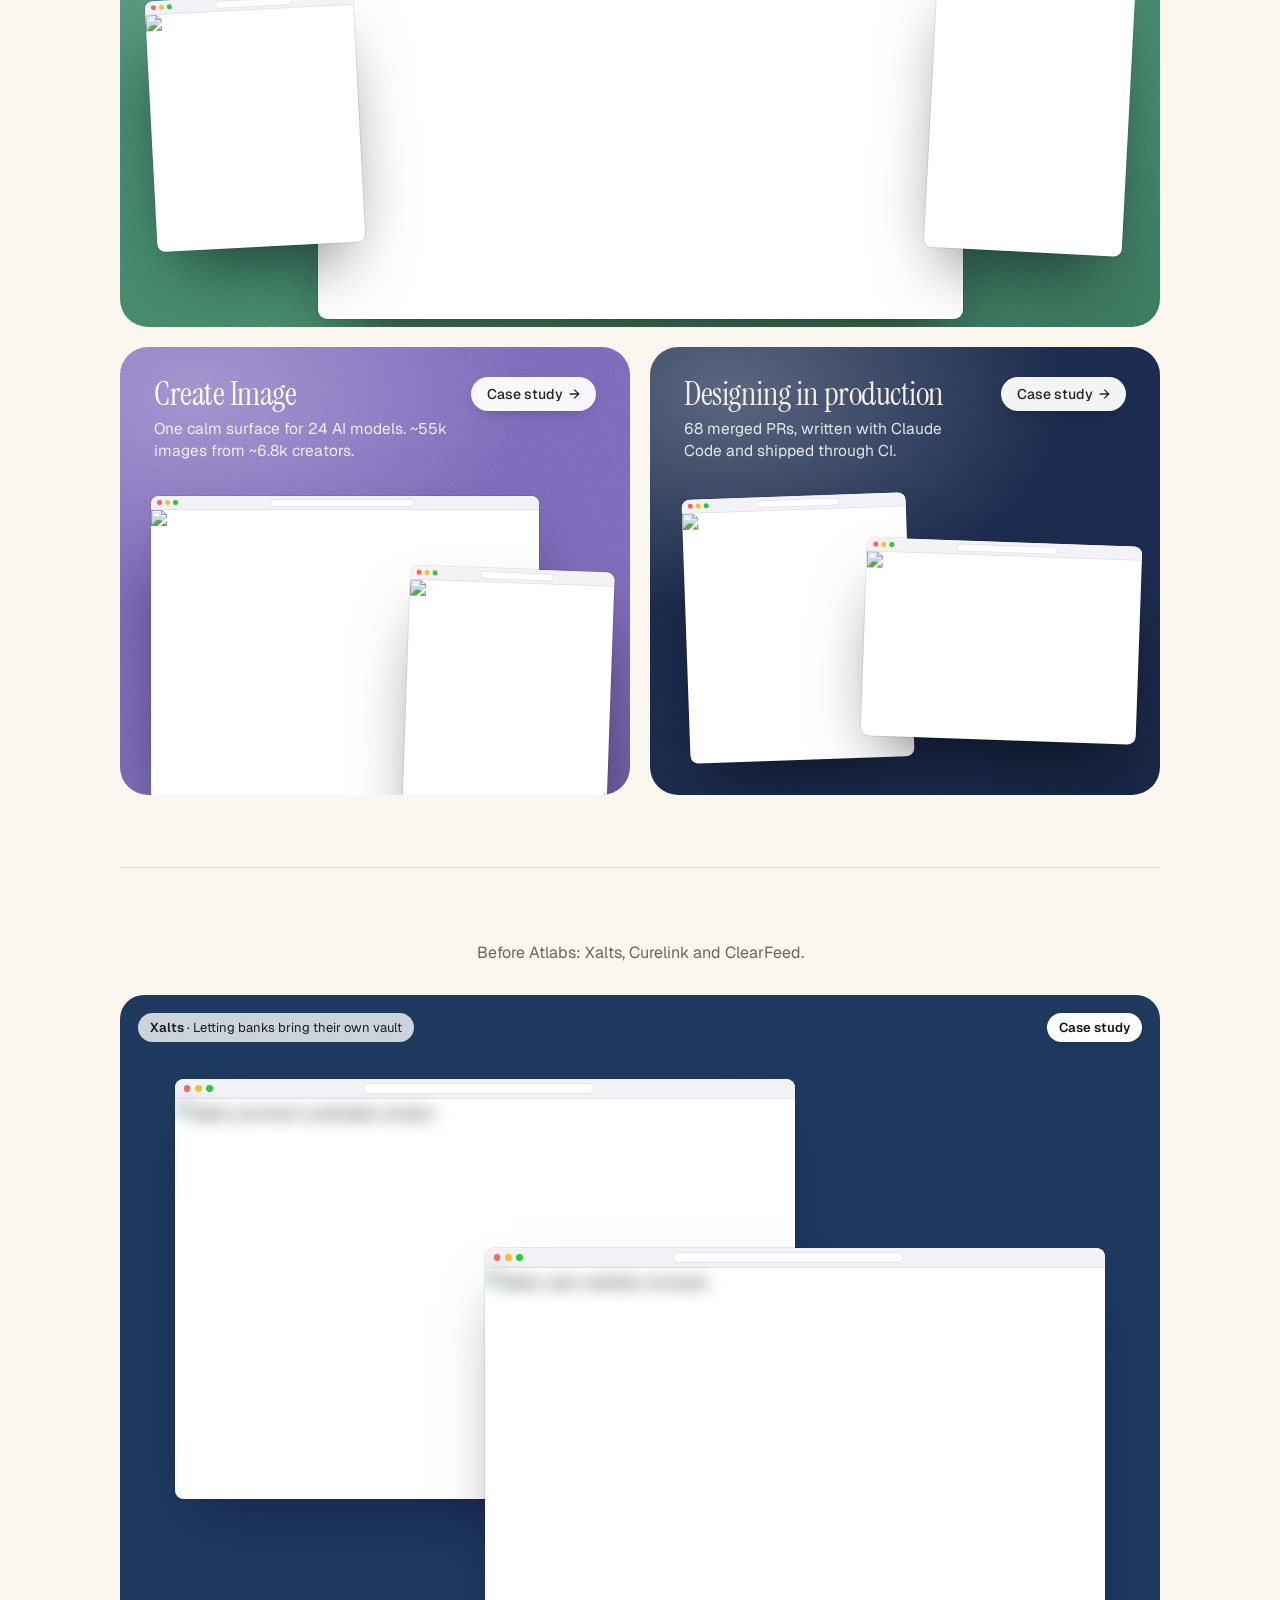
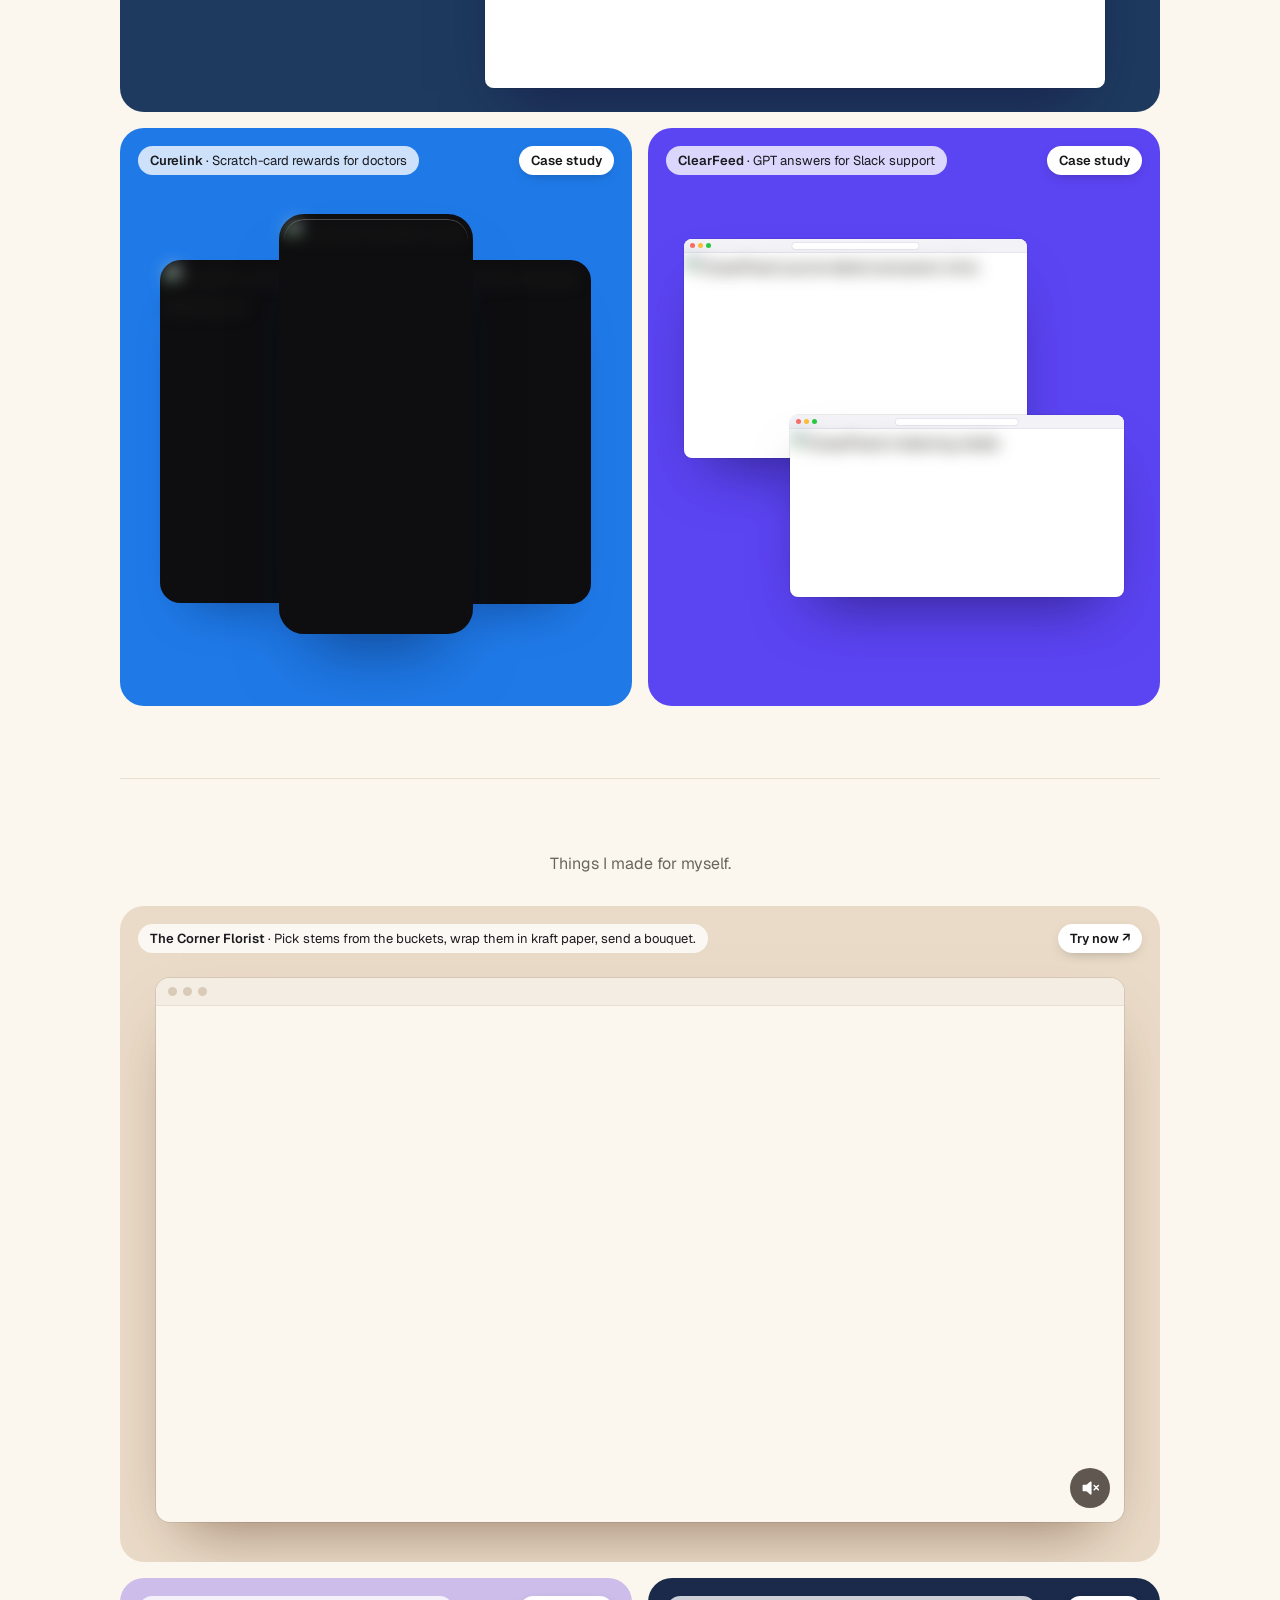
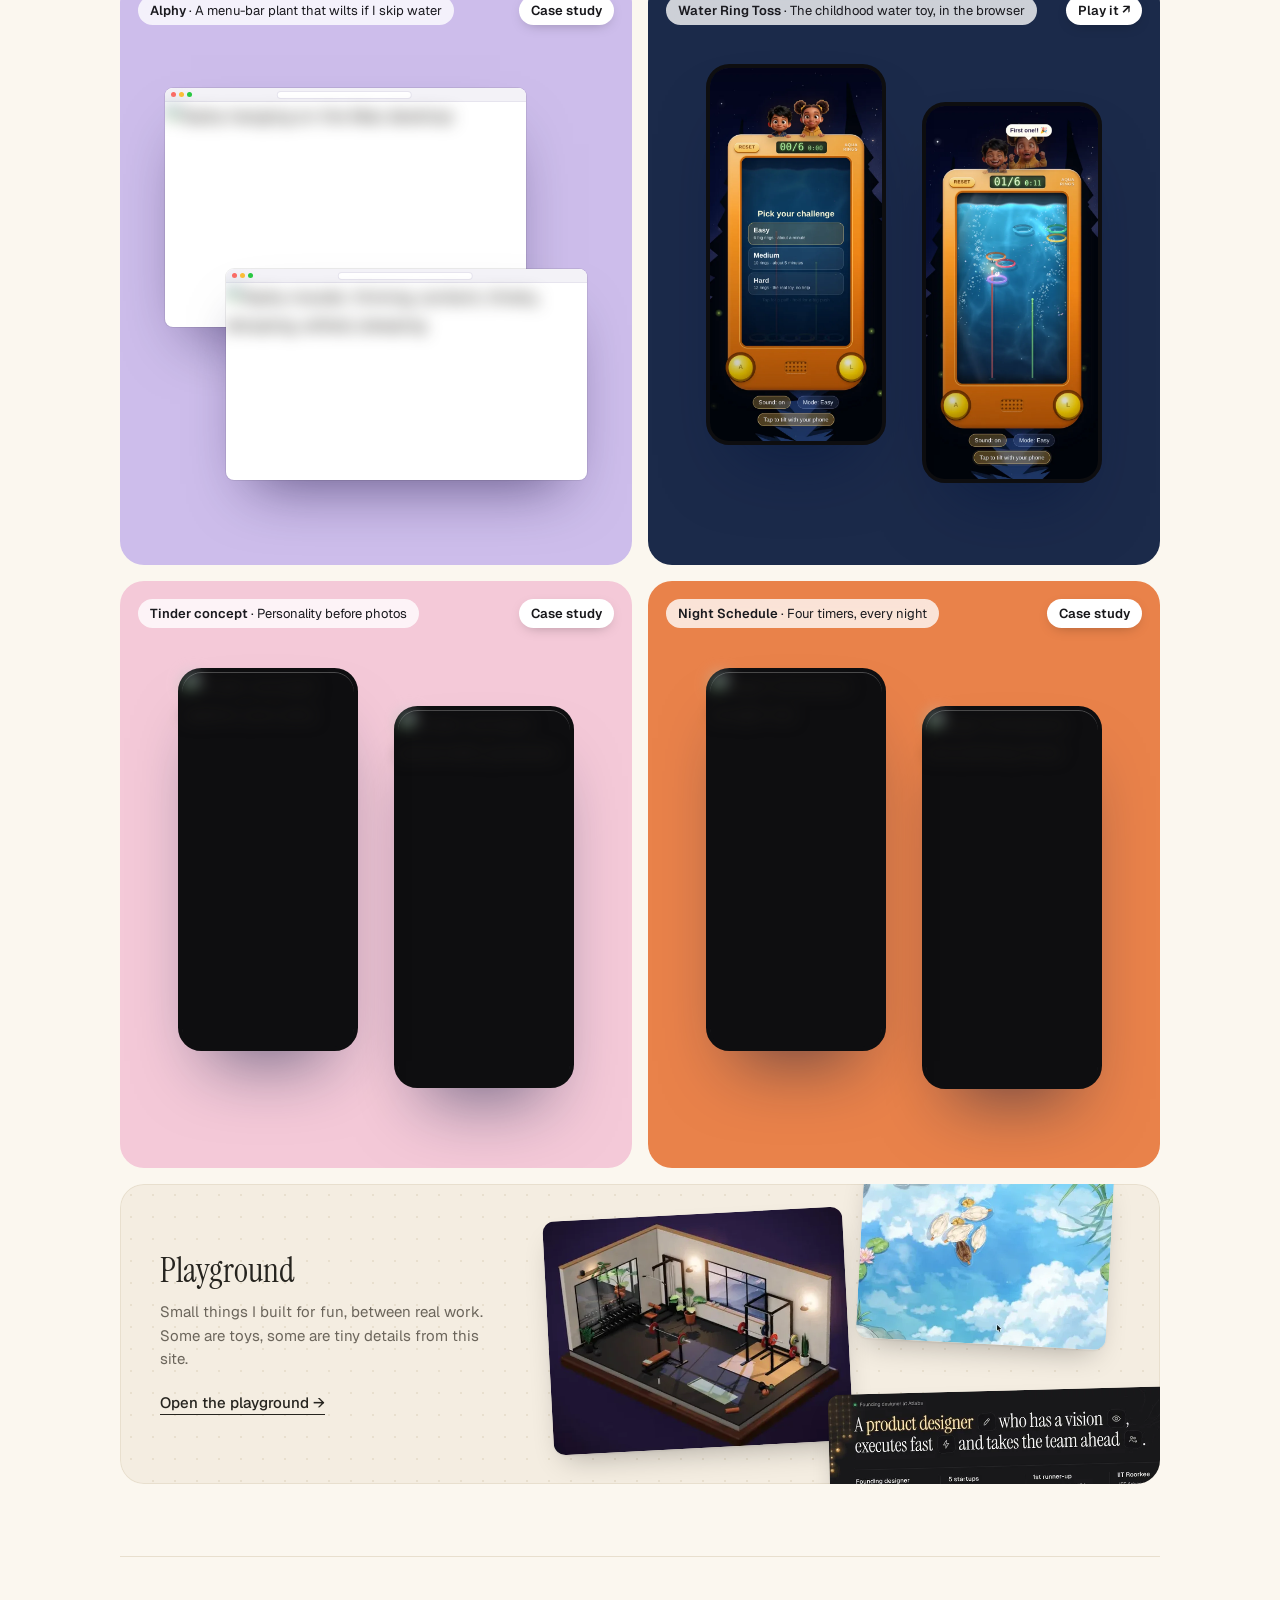
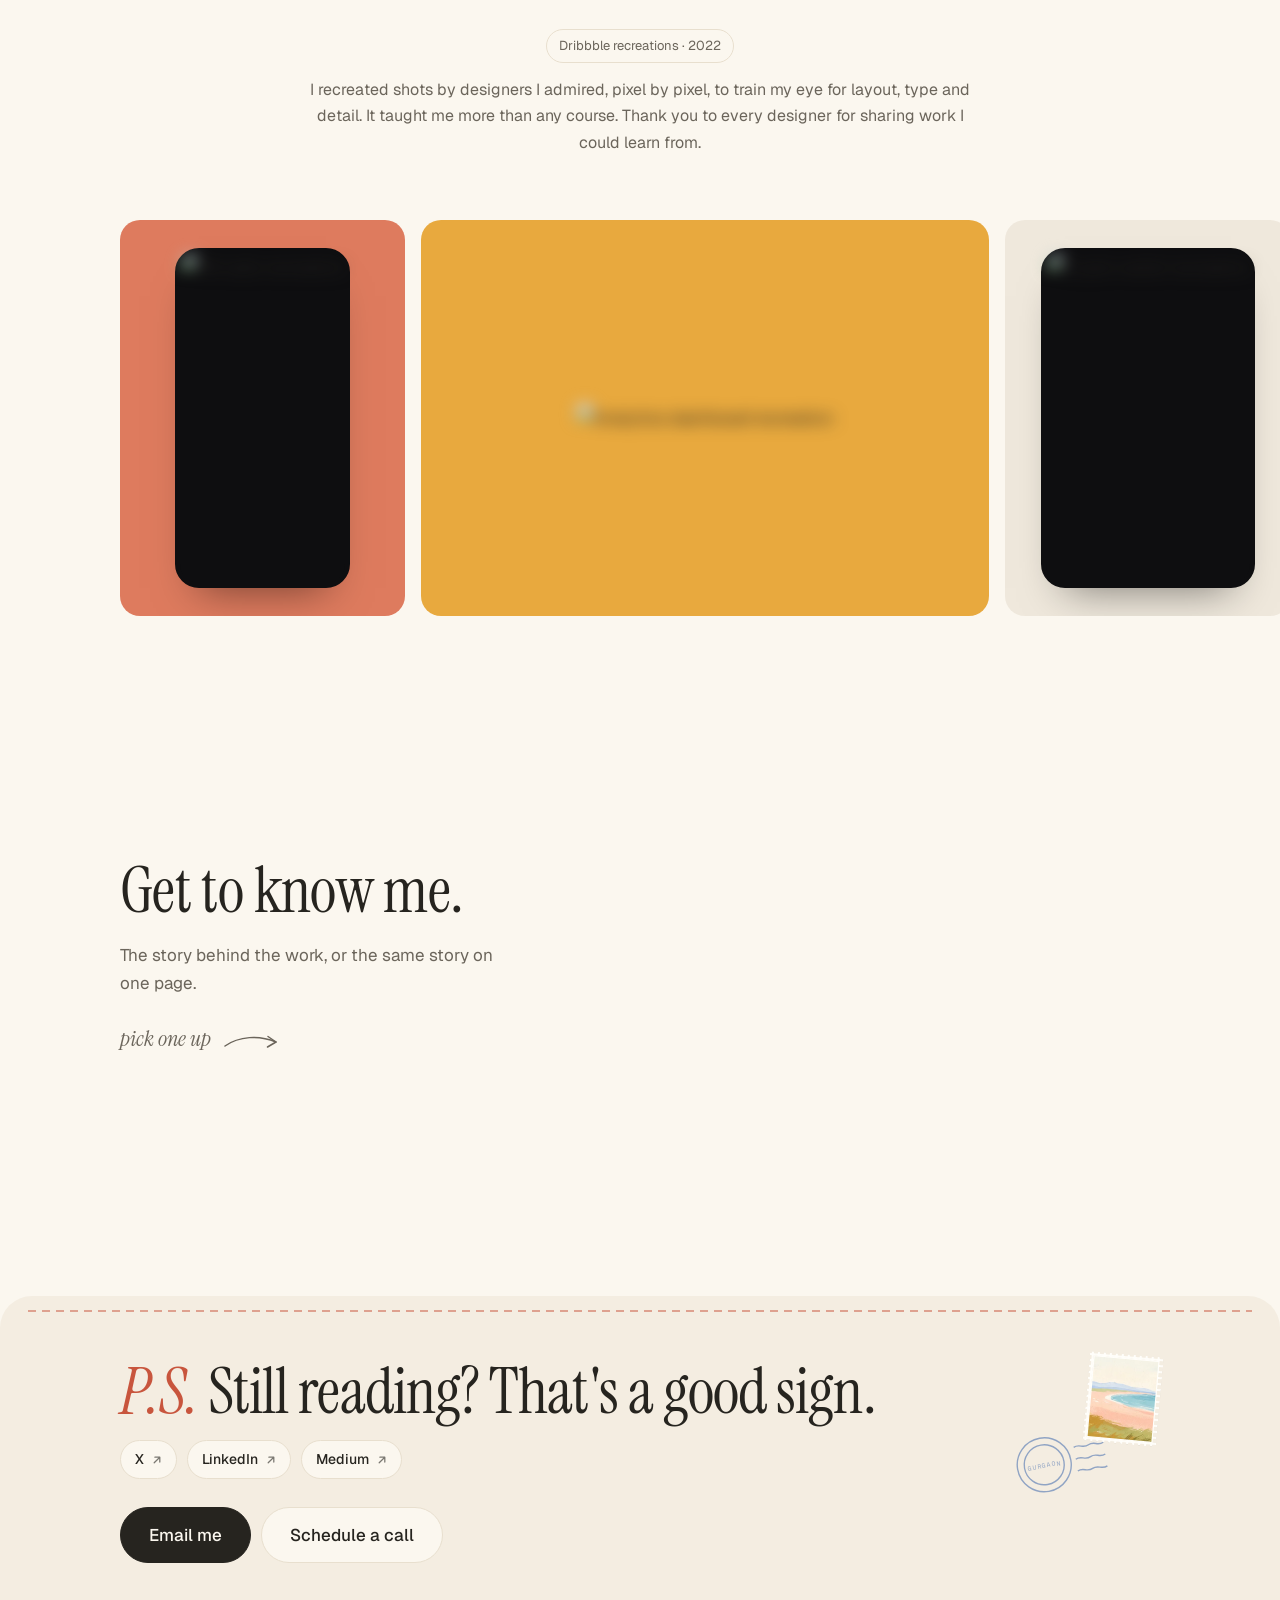
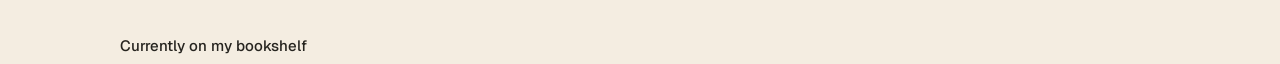
==== commit 85f541e0: "Atlabs covers load right away, no tape on hero photo Co-Authored-By: Claude Fable 5.2 <noreply@anthr" ====
--- a/index.html
+++ b/index.html
@@ -32,19 +32,19 @@
 <link rel="icon" href="/icon-32.png" type="image/png" sizes="32x32">
 <link rel="apple-touch-icon" href="/apple-touch-icon.png">
 <link rel="manifest" href="/site.webmanifest">
-<link rel="stylesheet" href="/assets/app.css?v=20261122e">
-<link rel="stylesheet" href="/assets/v2.css?v=20261122e">
-<link rel="stylesheet" href="/assets/v3.css?v=20261122e">
-<link rel="stylesheet" href="/assets/v5.css?v=20261122e">
-<link rel="stylesheet" href="/assets/v6.css?v=20261122e">
-<link rel="stylesheet" href="/assets/v7.css?v=20261122e">
-<link rel="stylesheet" href="/assets/v8.css?v=20261122e">
-<link rel="stylesheet" href="/assets/v9.css?v=20261122e">
+<link rel="stylesheet" href="/assets/app.css?v=20261122f">
+<link rel="stylesheet" href="/assets/v2.css?v=20261122f">
+<link rel="stylesheet" href="/assets/v3.css?v=20261122f">
+<link rel="stylesheet" href="/assets/v5.css?v=20261122f">
+<link rel="stylesheet" href="/assets/v6.css?v=20261122f">
+<link rel="stylesheet" href="/assets/v7.css?v=20261122f">
+<link rel="stylesheet" href="/assets/v8.css?v=20261122f">
+<link rel="stylesheet" href="/assets/v9.css?v=20261122f">
 <script type="application/ld+json">[{"@context": "https://schema.org", "@type": "ProfilePage", "name": "Rupam Gumber \u2014 Product Designer at Atlabs AI", "url": "https://rupam.work/", "description": "Rupam Gumber is a product designer from IIT Roorkee and the founding designer at Atlabs AI. She designs and ships AI video creation tools.", "author": {"@type": "Person", "name": "Rupam Gumber", "gender": "Female", "url": "https://rupam.work/"}, "mainEntity": {"@context": "https://schema.org", "@type": "Person", "name": "Rupam Gumber", "url": "https://rupam.work/", "image": "https://rupam.work/og/home.jpg", "givenName": "Rupam", "familyName": "Gumber", "alternateName": ["Rupam", "Rupam G"], "gender": "Female", "jobTitle": "Product Designer", "description": "Rupam Gumber is a product designer and the founding designer at Atlabs AI. She designs and ships AI video creation tools. She studied at IIT Roorkee.", "worksFor": {"@type": "Organization", "name": "Atlabs AI", "url": "https://www.atlabs.ai"}, "alumniOf": {"@type": "CollegeOrUniversity", "name": "Indian Institute of Technology Roorkee", "alternateName": "IIT Roorkee", "sameAs": "https://en.wikipedia.org/wiki/Indian_Institute_of_Technology_Roorkee"}, "hasOccupation": {"@type": "Occupation", "name": "Product Designer"}, "knowsAbout": ["Product design", "AI video tools", "AI image generation", "Design systems", "Prototyping", "Claude Code", "Product analytics"], "sameAs": ["https://x.com/rupam_gumber", "https://www.linkedin.com/in/rupam-gumber-120252204/", "https://github.com/rupam870", "https://medium.com/@rupamgumber38"]}}, {"@context": "https://schema.org", "@type": "ItemList", "name": "Case studies by Rupam Gumber", "itemListElement": [{"@type": "ListItem", "position": 1, "url": "https://rupam.work/work/video-teaser/", "name": "Video teaser: where free users upgrade"}, {"@type": "ListItem", "position": 2, "url": "https://rupam.work/work/editing-experience/", "name": "Designing an AI video editor"}, {"@type": "ListItem", "position": 3, "url": "https://rupam.work/work/create-image/", "name": "Create Image: one surface for 24 AI models"}, {"@type": "ListItem", "position": 4, "url": "https://rupam.work/work/designing-in-production/", "name": "Designing in production with Claude Code"}, {"@type": "ListItem", "position": 5, "url": "https://rupam.work/work/xalts/", "name": "Xalts: letting banks bring their own vault"}, {"@type": "ListItem", "position": 6, "url": "https://rupam.work/work/clearfeed/", "name": "ClearFeed: answering a Slack question only once"}, {"@type": "ListItem", "position": 7, "url": "https://rupam.work/work/curelink/", "name": "Curelink: rewards that lifted enrolments"}, {"@type": "ListItem", "position": 8, "url": "https://rupam.work/work/alphy/", "name": "Alphy: a plant that gets me to drink water"}, {"@type": "ListItem", "position": 9, "url": "https://rupam.work/work/night-schedule/", "name": "Night Schedule: a night routine app"}]}]</script>
-<script src="/assets/router.js?v=20261122e"></script>
+<script src="/assets/router.js?v=20261122f"></script>
 </head>
 <body>
-<script src="/assets/v6.js?v=20261122e"></script>
+<script src="/assets/v6.js?v=20261122f"></script>
 
 
 <div class="wrap">
@@ -79,10 +79,10 @@
 <section class="work" aria-label="Work">
   <div class="tabs-wrap"><nav class="tabs" aria-label="Selected work"><button type="button" id="tab-atlabs" data-tab="atlabs" aria-controls="panel-atlabs" aria-current="true">Atlabs<span class="ct" aria-hidden="true">4</span></button><button type="button" id="tab-previous" data-tab="previous" aria-controls="panel-previous" aria-current="false">Previous companies<span class="ct" aria-hidden="true">3</span></button><button type="button" id="tab-side" data-tab="side" aria-controls="panel-side" aria-current="false">Side projects<span class="ct" aria-hidden="true">5</span></button><button type="button" id="tab-ui" data-tab="ui" aria-controls="panel-ui" aria-current="false">Dribbble explorations<span class="ct" aria-hidden="true">14</span></button></nav></div>
   <section class="panel" id="panel-atlabs" data-panel="atlabs" aria-label="Atlabs"><p class="plead"><span>Founding designer. The editor, the creation flows, and the moments that decide whether someone stays.</span></p><div class="bento at-bento at2">
-    <figure class="tile comp-tile at-tile at-vt full" style="--bg:#E07B4F" data-label="Read case study" data-color="#7A3E2B"><figcaption class="at-head"><span><b>Video teaser</b><span class="cl">25 free seconds of your own video. It became the main place people upgrade.</span></span><a class="case" href="#/video-teaser">Case study <i aria-hidden="true">→</i></a></figcaption><div class="stage"><div class="comp at-stage"><button class="pc" type="button" data-zoom="vt_fpage" aria-label="Enlarge Video teaser on the story page: the first scenes play, the rest stay blurred" style="left:4%;top:9%;width:64%;z-index:1;--hx:-1%;--hy:-2%"><span class="webframe"><span class="bbar" aria-hidden="true"><i></i><i></i><i></i><em></em></span><img loading="lazy" decoding="async" class="shot-web" src="/img/vt_fpage.webp" width="1800" height="1027" alt="Video teaser on the story page: the first scenes play, the rest stay blurred"></span></button><button class="pc" type="button" data-zoom="vt_gen" aria-label="Enlarge Generate the rest of the scenes as a video or a storyboard" style="left:50%;top:44%;width:23%;z-index:3;--r:2deg;--hr:0deg;--hy:-3%"><span class="webframe"><span class="bbar" aria-hidden="true"><i></i><i></i><i></i><em></em></span><img loading="lazy" decoding="async" class="shot-web" src="/img/vt_gen.webp" width="1000" height="859" alt="Generate the rest of the scenes as a video or a storyboard"></span></button><span class="pc at-phone" style="left:76%;top:7%;width:19%;z-index:2;--r:-2deg;--hr:0deg"><span class="device"><video src="/vt-teaser.mp4" poster="/img/vr1.webp" muted loop playsinline data-ap preload="none" aria-label="A finished video teaser: 25 seconds play, then it asks you to upgrade"></video></span></span></div></div></figure>
-    <figure class="tile comp-tile at-tile at-ed full" style="--bg:#4E9A7C" data-label="Read case study" data-color="#1F4A3A"><figcaption class="at-head"><span><b>Editing experience</b><span class="cl">One editor where every story gets finished: 3 levels, 9 tools.</span></span><a class="case" href="#/editing-experience">Case study <i aria-hidden="true">→</i></a></figcaption><div class="stage"><div class="comp at-stage"><button class="pc" type="button" data-zoom="ed_timeline" aria-label="Enlarge The scene editor timeline" style="left:19%;top:9%;width:62%;z-index:1;--hy:-2%"><span class="webframe"><span class="bbar" aria-hidden="true"><i></i><i></i><i></i><em></em></span><img loading="lazy" decoding="async" class="shot-web" src="/img/ed_timeline.webp" width="1800" height="1025" alt="The scene editor timeline"></span></button><button class="pc" type="button" data-zoom="ed_chars" aria-label="Enlarge Story characters panel" style="left:3%;top:24%;width:20%;z-index:2;--r:-3deg;--hr:-1deg;--hy:-3%"><span class="webframe"><span class="bbar" aria-hidden="true"><i></i><i></i><i></i><em></em></span><img loading="lazy" decoding="async" class="shot-web" src="/img/ed_chars.webp" width="1100" height="1254" alt="Story characters panel"></span></button><button class="pc" type="button" data-zoom="ed_broll" aria-label="Enlarge B-roll panel with text, images and sound effects" style="left:78%;top:17%;width:19%;z-index:2;--r:3deg;--hr:1deg;--hy:-3%"><span class="webframe"><span class="bbar" aria-hidden="true"><i></i><i></i><i></i><em></em></span><img loading="lazy" decoding="async" class="shot-web" src="/img/ed_broll.webp" width="1100" height="1514" alt="B-roll panel with text, images and sound effects"></span></button></div></div></figure>
-    <figure class="tile comp-tile at-tile at-ci" style="--bg:#8D78CF" data-label="Read case study" data-color="#3E2F7A"><figcaption class="at-head"><span><b>Create Image</b><span class="cl">One calm surface for 24 AI models. ~55k images from ~6.8k creators.</span></span><a class="case" href="#/create-image">Case study <i aria-hidden="true">→</i></a></figcaption><div class="stage"><div class="comp at-stage"><button class="pc" type="button" data-zoom="ci_film" aria-label="Enlarge Create Image results in a filmstrip view" style="left:6%;top:10%;width:76%;z-index:1;--hy:-2%"><span class="webframe"><span class="bbar" aria-hidden="true"><i></i><i></i><i></i><em></em></span><img loading="lazy" decoding="async" class="shot-web" src="/m/0538125a0bbc.webp" width="1200" height="898" alt="Create Image results in a filmstrip view"></span></button><button class="pc" type="button" data-zoom="ci_picker" aria-label="Enlarge Model picker with credits per image" style="left:56%;top:32%;width:40%;z-index:2;--r:2deg;--hr:0deg;--hy:-4%"><span class="webframe"><span class="bbar" aria-hidden="true"><i></i><i></i><i></i><em></em></span><img loading="lazy" decoding="async" class="shot-web" src="/m/b0ea16dc0cfb.webp" width="874" height="1110" alt="Model picker with credits per image"></span></button></div></div></figure>
-    <figure class="tile comp-tile at-tile at-dp" style="--bg:#1F3157" data-label="Read case study" data-color="#1F3157"><figcaption class="at-head"><span><b>Designing in production</b><span class="cl">68 merged PRs, written with Claude Code and shipped through CI.</span></span><a class="case" href="#/designing-in-production">Case study <i aria-hidden="true">→</i></a></figcaption><div class="stage"><div class="comp at-stage"><button class="pc" type="button" data-zoom="dp_aiedit" aria-label="Enlarge AI Edit panel, built and shipped to production" style="left:7%;top:10%;width:44%;z-index:1;--r:-2deg;--hr:0deg;--hy:-2%"><span class="webframe"><span class="bbar" aria-hidden="true"><i></i><i></i><i></i><em></em></span><img loading="lazy" decoding="async" class="shot-web" src="/m/6e06fe152008.webp" width="668" height="743" alt="AI Edit panel, built and shipped to production"></span></button><button class="pc" type="button" data-zoom="dp_thumb" aria-label="Enlarge 68 merged pull requests into production" style="left:42%;top:24%;width:54%;z-index:2;--r:2deg;--hr:0deg;--hy:-4%"><span class="webframe"><span class="bbar" aria-hidden="true"><i></i><i></i><i></i><em></em></span><img loading="lazy" decoding="async" class="shot-web" src="/m/d775ea3862d3.webp" width="1200" height="800" alt="68 merged pull requests into production"></span></button></div></div></figure>
+    <figure class="tile comp-tile at-tile at-vt full" style="--bg:#E07B4F" data-label="Read case study" data-color="#7A3E2B"><figcaption class="at-head"><span><b>Video teaser</b><span class="cl">25 free seconds of your own video. It became the main place people upgrade.</span></span><a class="case" href="#/video-teaser">Case study <i aria-hidden="true">→</i></a></figcaption><div class="stage"><div class="comp at-stage"><button class="pc" type="button" data-zoom="vt_fpage" aria-label="Enlarge Video teaser on the story page: the first scenes play, the rest stay blurred" style="left:4%;top:9%;width:64%;z-index:1;--hx:-1%;--hy:-2%"><span class="webframe"><span class="bbar" aria-hidden="true"><i></i><i></i><i></i><em></em></span><img decoding="async" class="shot-web" src="/img/vt_fpage.webp" width="1800" height="1027" alt="Video teaser on the story page: the first scenes play, the rest stay blurred"></span></button><button class="pc" type="button" data-zoom="vt_gen" aria-label="Enlarge Generate the rest of the scenes as a video or a storyboard" style="left:50%;top:44%;width:23%;z-index:3;--r:2deg;--hr:0deg;--hy:-3%"><span class="webframe"><span class="bbar" aria-hidden="true"><i></i><i></i><i></i><em></em></span><img decoding="async" class="shot-web" src="/img/vt_gen.webp" width="1000" height="859" alt="Generate the rest of the scenes as a video or a storyboard"></span></button><span class="pc at-phone" style="left:76%;top:7%;width:19%;z-index:2;--r:-2deg;--hr:0deg"><span class="device"><video src="/vt-teaser.mp4" poster="/img/vr1.webp" muted loop playsinline data-ap preload="none" aria-label="A finished video teaser: 25 seconds play, then it asks you to upgrade"></video></span></span></div></div></figure>
+    <figure class="tile comp-tile at-tile at-ed full" style="--bg:#4E9A7C" data-label="Read case study" data-color="#1F4A3A"><figcaption class="at-head"><span><b>Editing experience</b><span class="cl">One editor where every story gets finished: 3 levels, 9 tools.</span></span><a class="case" href="#/editing-experience">Case study <i aria-hidden="true">→</i></a></figcaption><div class="stage"><div class="comp at-stage"><button class="pc" type="button" data-zoom="ed_timeline" aria-label="Enlarge The scene editor timeline" style="left:19%;top:9%;width:62%;z-index:1;--hy:-2%"><span class="webframe"><span class="bbar" aria-hidden="true"><i></i><i></i><i></i><em></em></span><img decoding="async" class="shot-web" src="/img/ed_timeline.webp" width="1800" height="1025" alt="The scene editor timeline"></span></button><button class="pc" type="button" data-zoom="ed_chars" aria-label="Enlarge Story characters panel" style="left:3%;top:24%;width:20%;z-index:2;--r:-3deg;--hr:-1deg;--hy:-3%"><span class="webframe"><span class="bbar" aria-hidden="true"><i></i><i></i><i></i><em></em></span><img decoding="async" class="shot-web" src="/img/ed_chars.webp" width="1100" height="1254" alt="Story characters panel"></span></button><button class="pc" type="button" data-zoom="ed_broll" aria-label="Enlarge B-roll panel with text, images and sound effects" style="left:78%;top:17%;width:19%;z-index:2;--r:3deg;--hr:1deg;--hy:-3%"><span class="webframe"><span class="bbar" aria-hidden="true"><i></i><i></i><i></i><em></em></span><img decoding="async" class="shot-web" src="/img/ed_broll.webp" width="1100" height="1514" alt="B-roll panel with text, images and sound effects"></span></button></div></div></figure>
+    <figure class="tile comp-tile at-tile at-ci" style="--bg:#8D78CF" data-label="Read case study" data-color="#3E2F7A"><figcaption class="at-head"><span><b>Create Image</b><span class="cl">One calm surface for 24 AI models. ~55k images from ~6.8k creators.</span></span><a class="case" href="#/create-image">Case study <i aria-hidden="true">→</i></a></figcaption><div class="stage"><div class="comp at-stage"><button class="pc" type="button" data-zoom="ci_film" aria-label="Enlarge Create Image results in a filmstrip view" style="left:6%;top:10%;width:76%;z-index:1;--hy:-2%"><span class="webframe"><span class="bbar" aria-hidden="true"><i></i><i></i><i></i><em></em></span><img decoding="async" class="shot-web" src="/m/0538125a0bbc.webp" width="1200" height="898" alt="Create Image results in a filmstrip view"></span></button><button class="pc" type="button" data-zoom="ci_picker" aria-label="Enlarge Model picker with credits per image" style="left:56%;top:32%;width:40%;z-index:2;--r:2deg;--hr:0deg;--hy:-4%"><span class="webframe"><span class="bbar" aria-hidden="true"><i></i><i></i><i></i><em></em></span><img decoding="async" class="shot-web" src="/m/b0ea16dc0cfb.webp" width="874" height="1110" alt="Model picker with credits per image"></span></button></div></div></figure>
+    <figure class="tile comp-tile at-tile at-dp" style="--bg:#1F3157" data-label="Read case study" data-color="#1F3157"><figcaption class="at-head"><span><b>Designing in production</b><span class="cl">68 merged PRs, written with Claude Code and shipped through CI.</span></span><a class="case" href="#/designing-in-production">Case study <i aria-hidden="true">→</i></a></figcaption><div class="stage"><div class="comp at-stage"><button class="pc" type="button" data-zoom="dp_aiedit" aria-label="Enlarge AI Edit panel, built and shipped to production" style="left:7%;top:10%;width:44%;z-index:1;--r:-2deg;--hr:0deg;--hy:-2%"><span class="webframe"><span class="bbar" aria-hidden="true"><i></i><i></i><i></i><em></em></span><img decoding="async" class="shot-web" src="/m/6e06fe152008.webp" width="668" height="743" alt="AI Edit panel, built and shipped to production"></span></button><button class="pc" type="button" data-zoom="dp_thumb" aria-label="Enlarge 68 merged pull requests into production" style="left:42%;top:24%;width:54%;z-index:2;--r:2deg;--hr:0deg;--hy:-4%"><span class="webframe"><span class="bbar" aria-hidden="true"><i></i><i></i><i></i><em></em></span><img decoding="async" class="shot-web" src="/m/d775ea3862d3.webp" width="1200" height="800" alt="68 merged pull requests into production"></span></button></div></div></figure>
   </div></section><section class="panel" id="panel-previous" data-panel="previous" aria-label="Previous companies"><p class="plead"><span>Before Atlabs: Xalts, Curelink and ClearFeed.</span></p><div class="bento">
   <figure class="tile comp-tile full" style="--bg:#1E3A5F" data-label="Read case study" data-color="#1E3A5F"><div class="stage"><div class="comp comp-x">
      <button class="pc" type="button" data-zoom="x1" aria-label="Enlarge Xalts connect custodian screen" style="left:2%;top:2%;width:64%;z-index:1;--hx:-2%;--hy:-3%"><span class="webframe"><span class="bbar" aria-hidden="true"><i></i><i></i><i></i><em></em></span><img loading="lazy" decoding="async" class="shot-web" src="/m/f26ee8e195a1.webp#x1" width="1200" height="775" alt="Xalts connect custodian screen"></span></button>
@@ -371,24 +371,24 @@
 @keyframes dlScribble{from{transform:rotate(-14deg) translateX(-1px)}to{transform:rotate(6deg) translateX(1px)}}
 </style>
 
-<script src="/assets/js0.js?v=20261122e"></script>
-<script src="/assets/js1.js?v=20261122e"></script>
-<script src="/assets/js2.js?v=20261122e"></script>
-<script src="/assets/js3.js?v=20261122e"></script>
-<script src="/assets/js4.js?v=20261122e"></script>
-<script src="/assets/js5.js?v=20261122e"></script>
-<script src="/assets/js6.js?v=20261122e"></script>
-<script src="/assets/js7.js?v=20261122e"></script>
-<script src="/assets/js8.js?v=20261122e"></script>
-<script src="/assets/js9.js?v=20261122e"></script>
-<script src="/assets/js10.js?v=20261122e"></script>
-<script src="/assets/js11.js?v=20261122e"></script>
-<script src="/assets/js12.js?v=20261122e"></script>
-<script src="/assets/js13.js?v=20261122e"></script>
-<script src="/assets/v2.js?v=20261122e"></script>
-<script src="/assets/v3.js?v=20261122e"></script>
-<script src="/assets/v5.js?v=20261122e"></script>
-<script src="/assets/v7.js?v=20261122e"></script>
-<script src="/assets/v9.js?v=20261122e"></script>
+<script src="/assets/js0.js?v=20261122f"></script>
+<script src="/assets/js1.js?v=20261122f"></script>
+<script src="/assets/js2.js?v=20261122f"></script>
+<script src="/assets/js3.js?v=20261122f"></script>
+<script src="/assets/js4.js?v=20261122f"></script>
+<script src="/assets/js5.js?v=20261122f"></script>
+<script src="/assets/js6.js?v=20261122f"></script>
+<script src="/assets/js7.js?v=20261122f"></script>
+<script src="/assets/js8.js?v=20261122f"></script>
+<script src="/assets/js9.js?v=20261122f"></script>
+<script src="/assets/js10.js?v=20261122f"></script>
+<script src="/assets/js11.js?v=20261122f"></script>
+<script src="/assets/js12.js?v=20261122f"></script>
+<script src="/assets/js13.js?v=20261122f"></script>
+<script src="/assets/v2.js?v=20261122f"></script>
+<script src="/assets/v3.js?v=20261122f"></script>
+<script src="/assets/v5.js?v=20261122f"></script>
+<script src="/assets/v7.js?v=20261122f"></script>
+<script src="/assets/v9.js?v=20261122f"></script>
 </body>
 </html>
--- a/assets/v8.css
+++ b/assets/v8.css
@@ -115,3 +115,5 @@
   .intro.v2{padding-bottom:150px!important}
   .hz-garden{height:150px!important;bottom:-50px!important}
 }
+/* no tape on the hero photo */
+.hero-me .hm-photo::before{display:none!important}
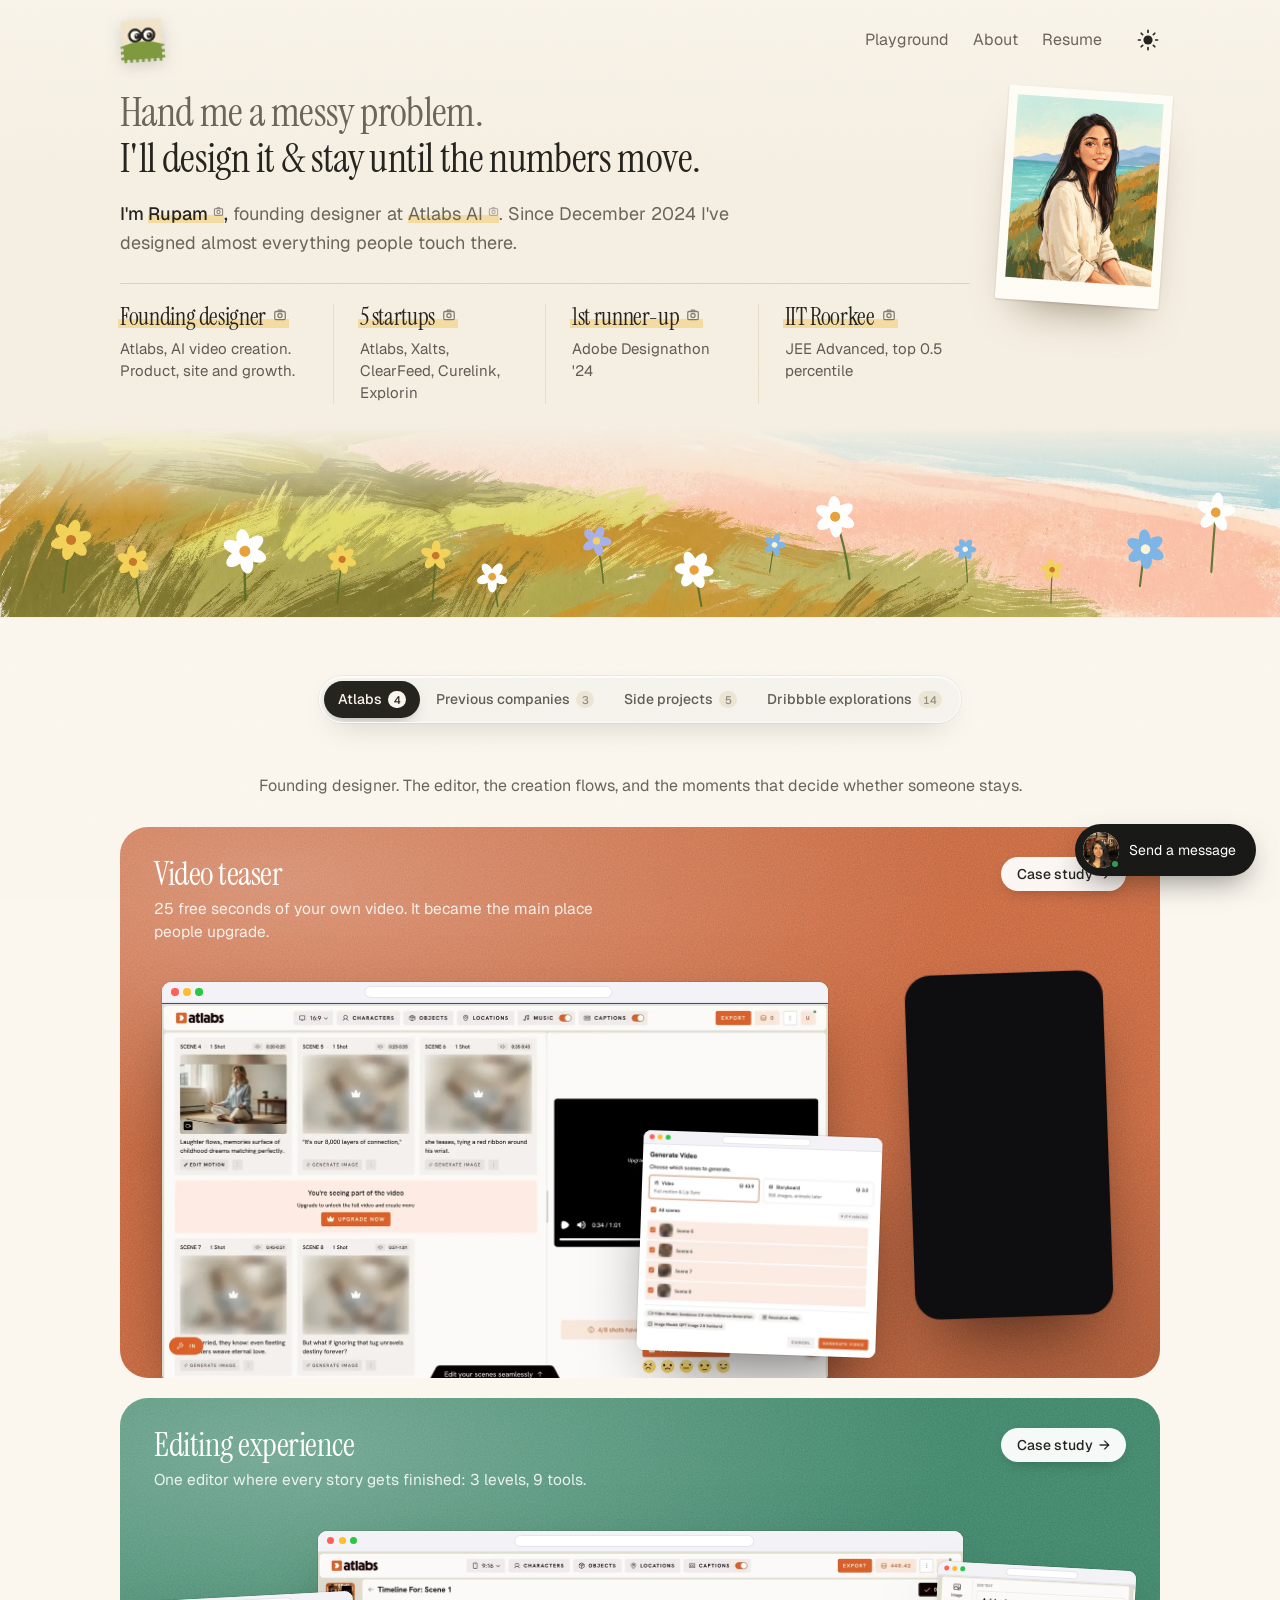
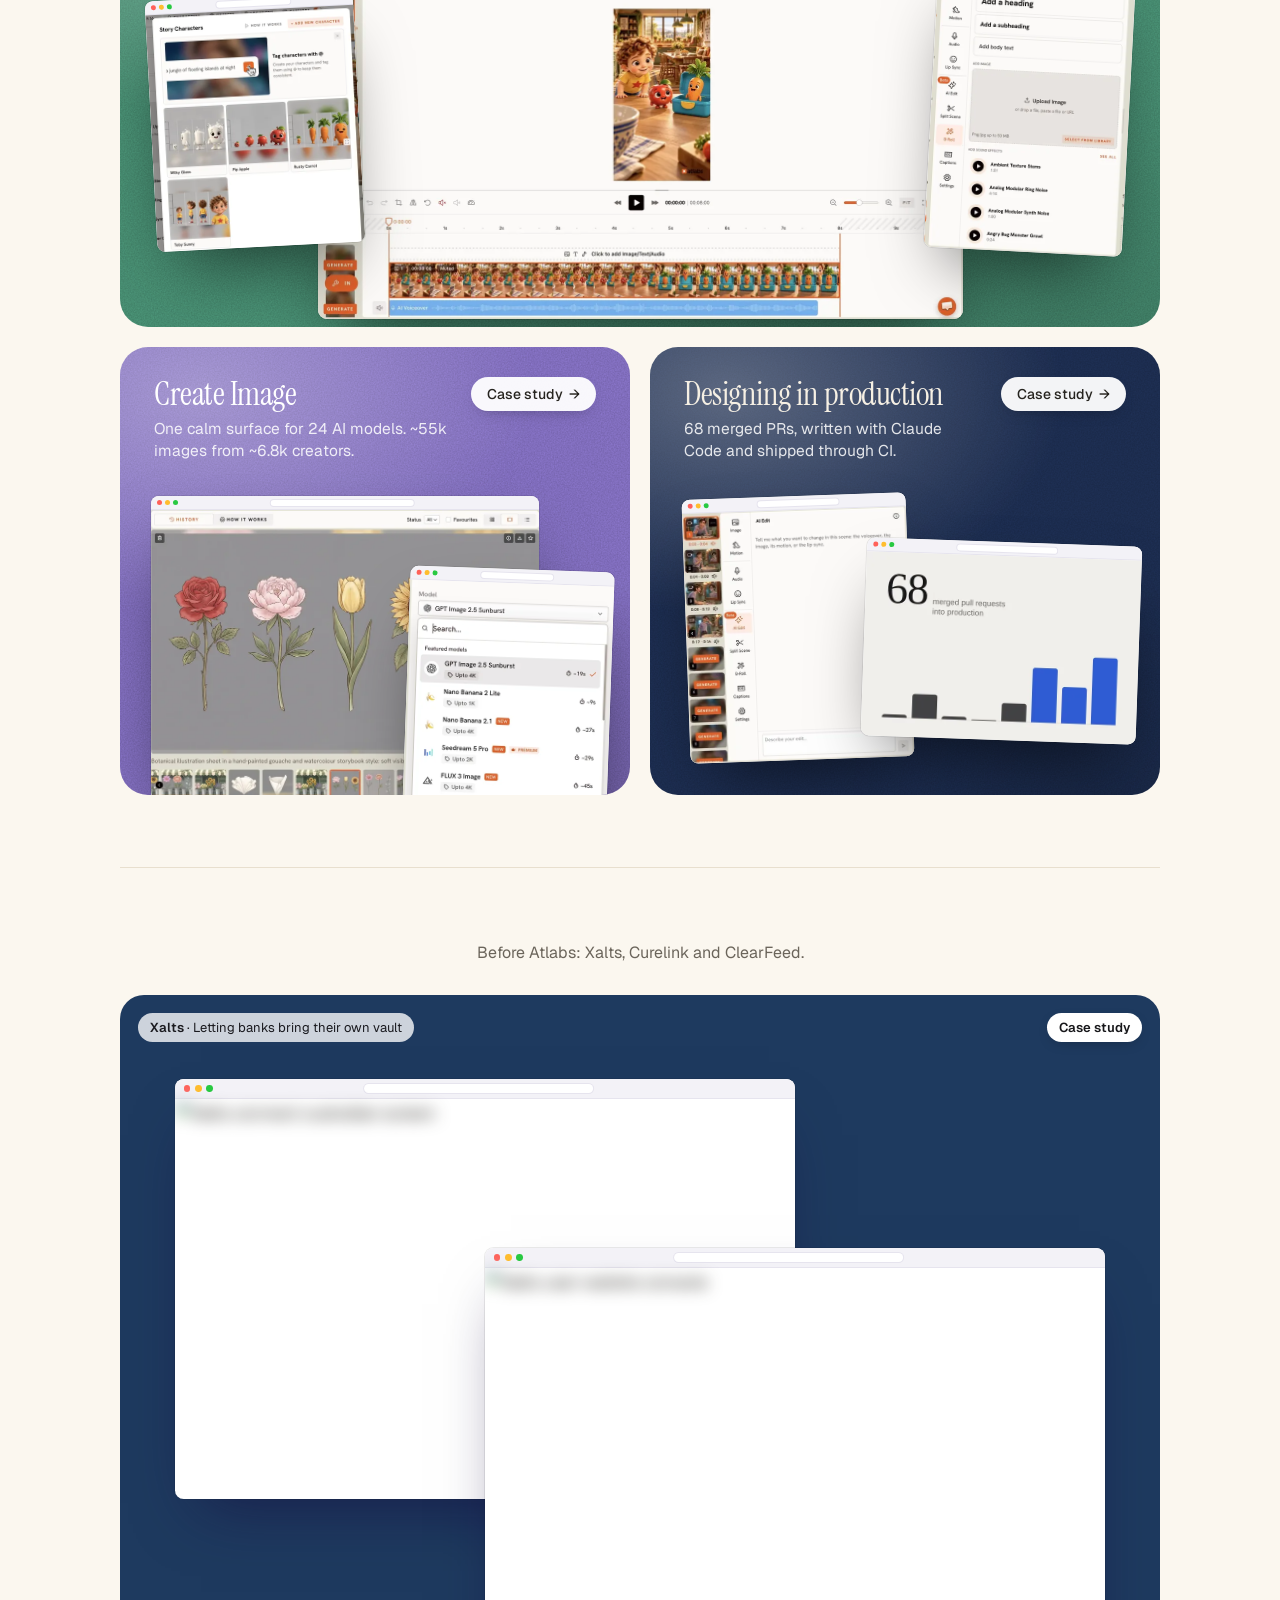
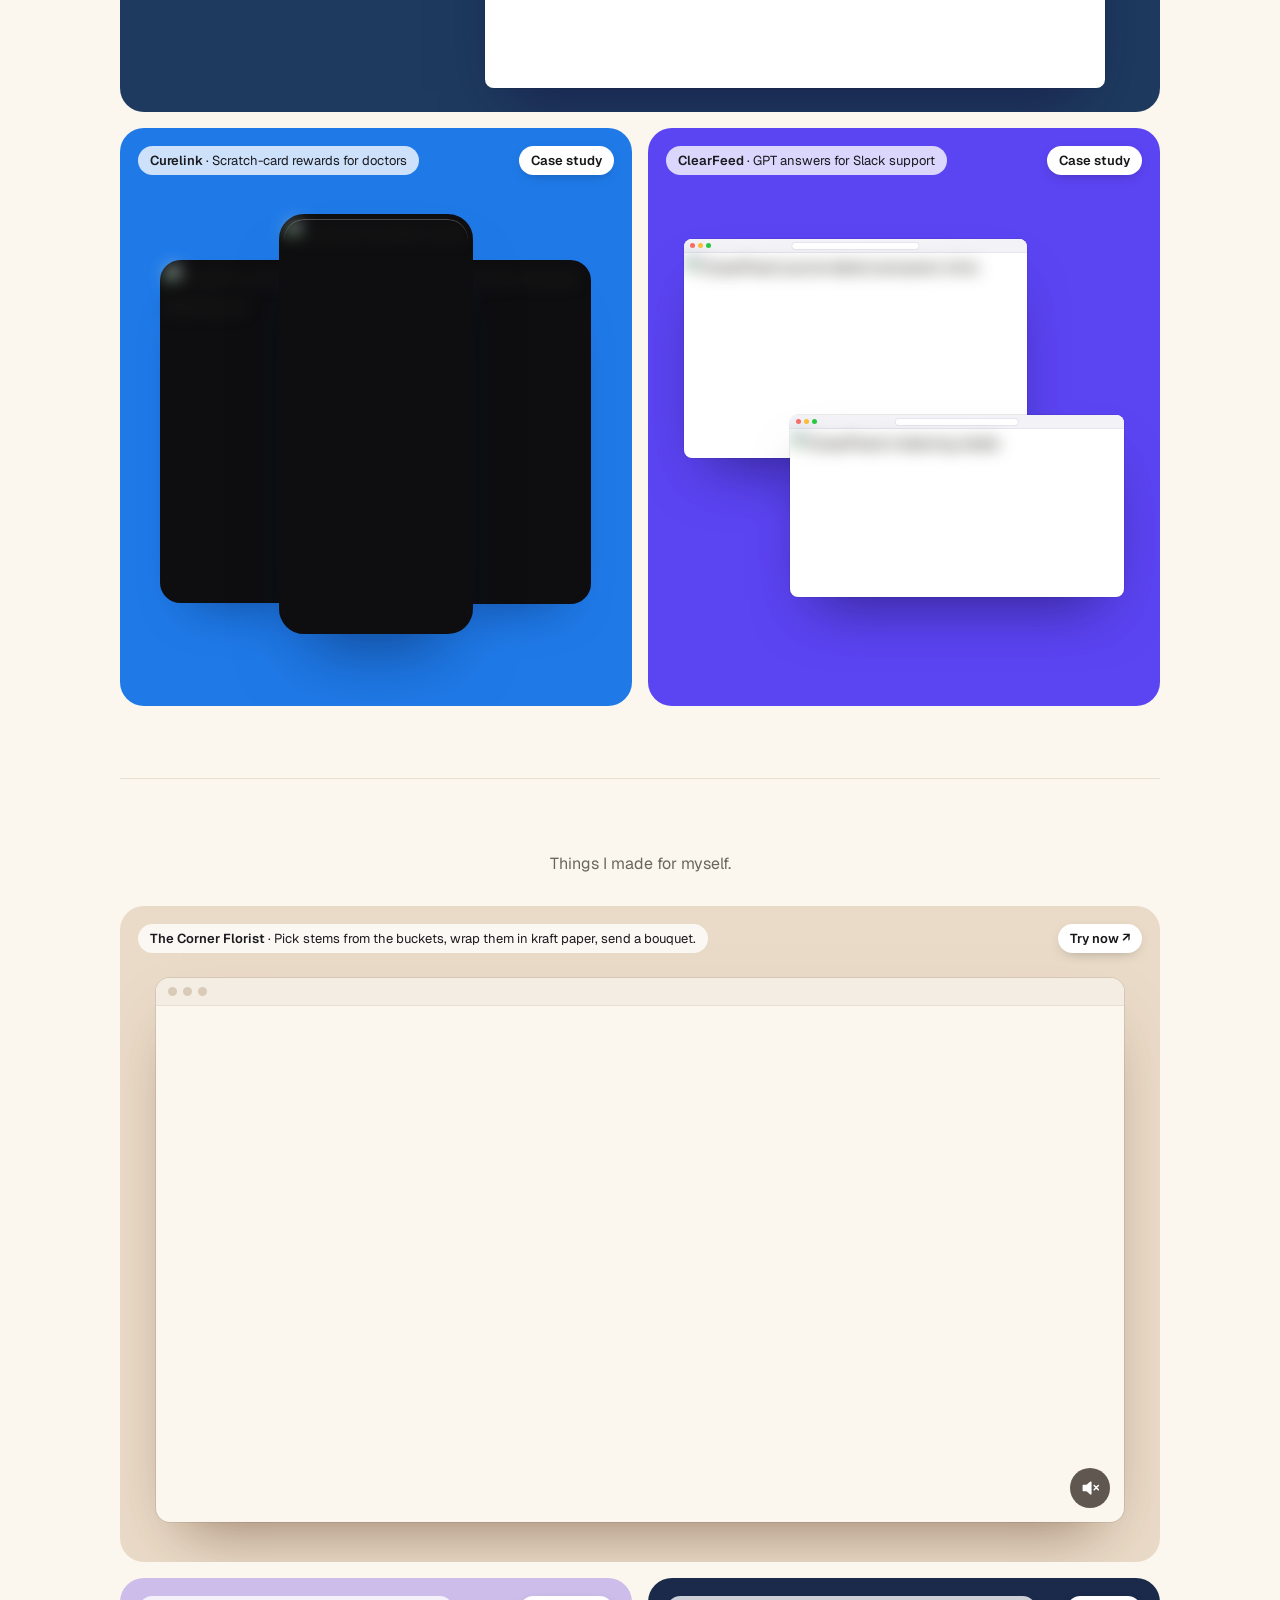
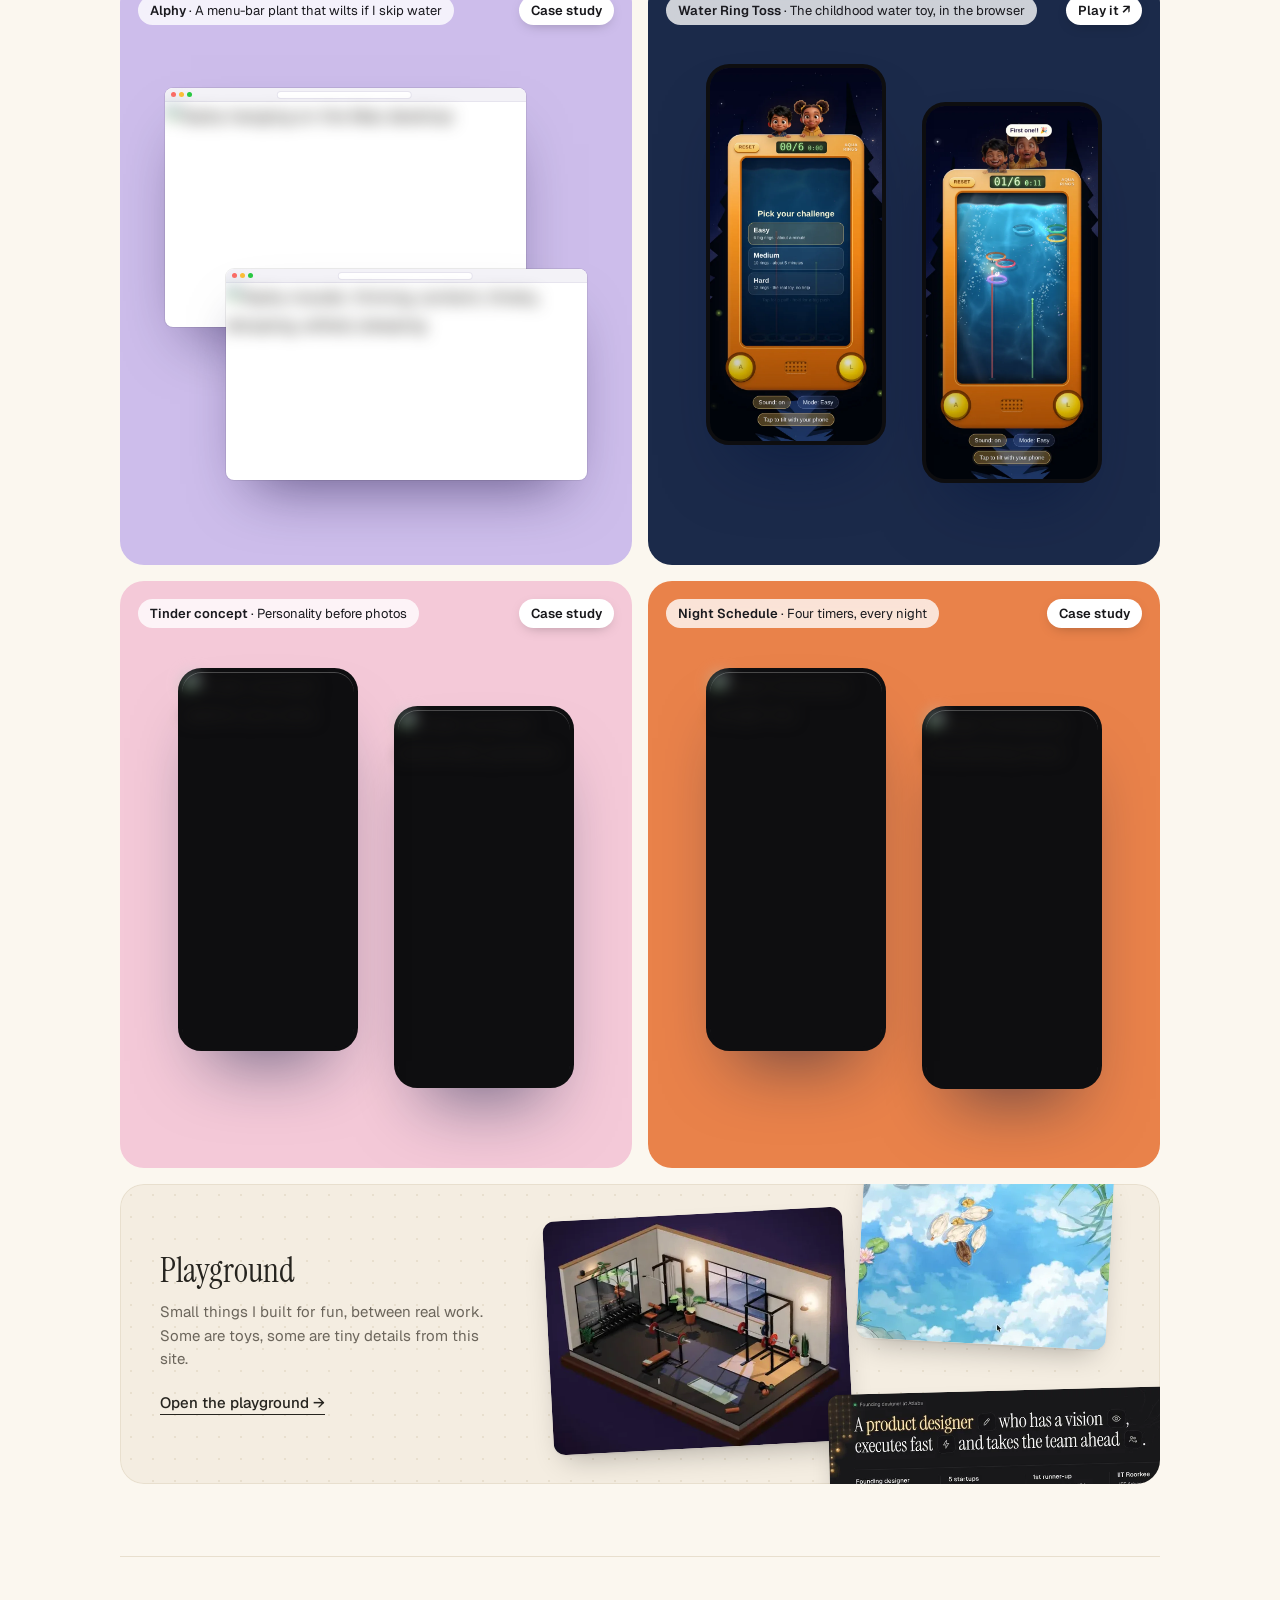
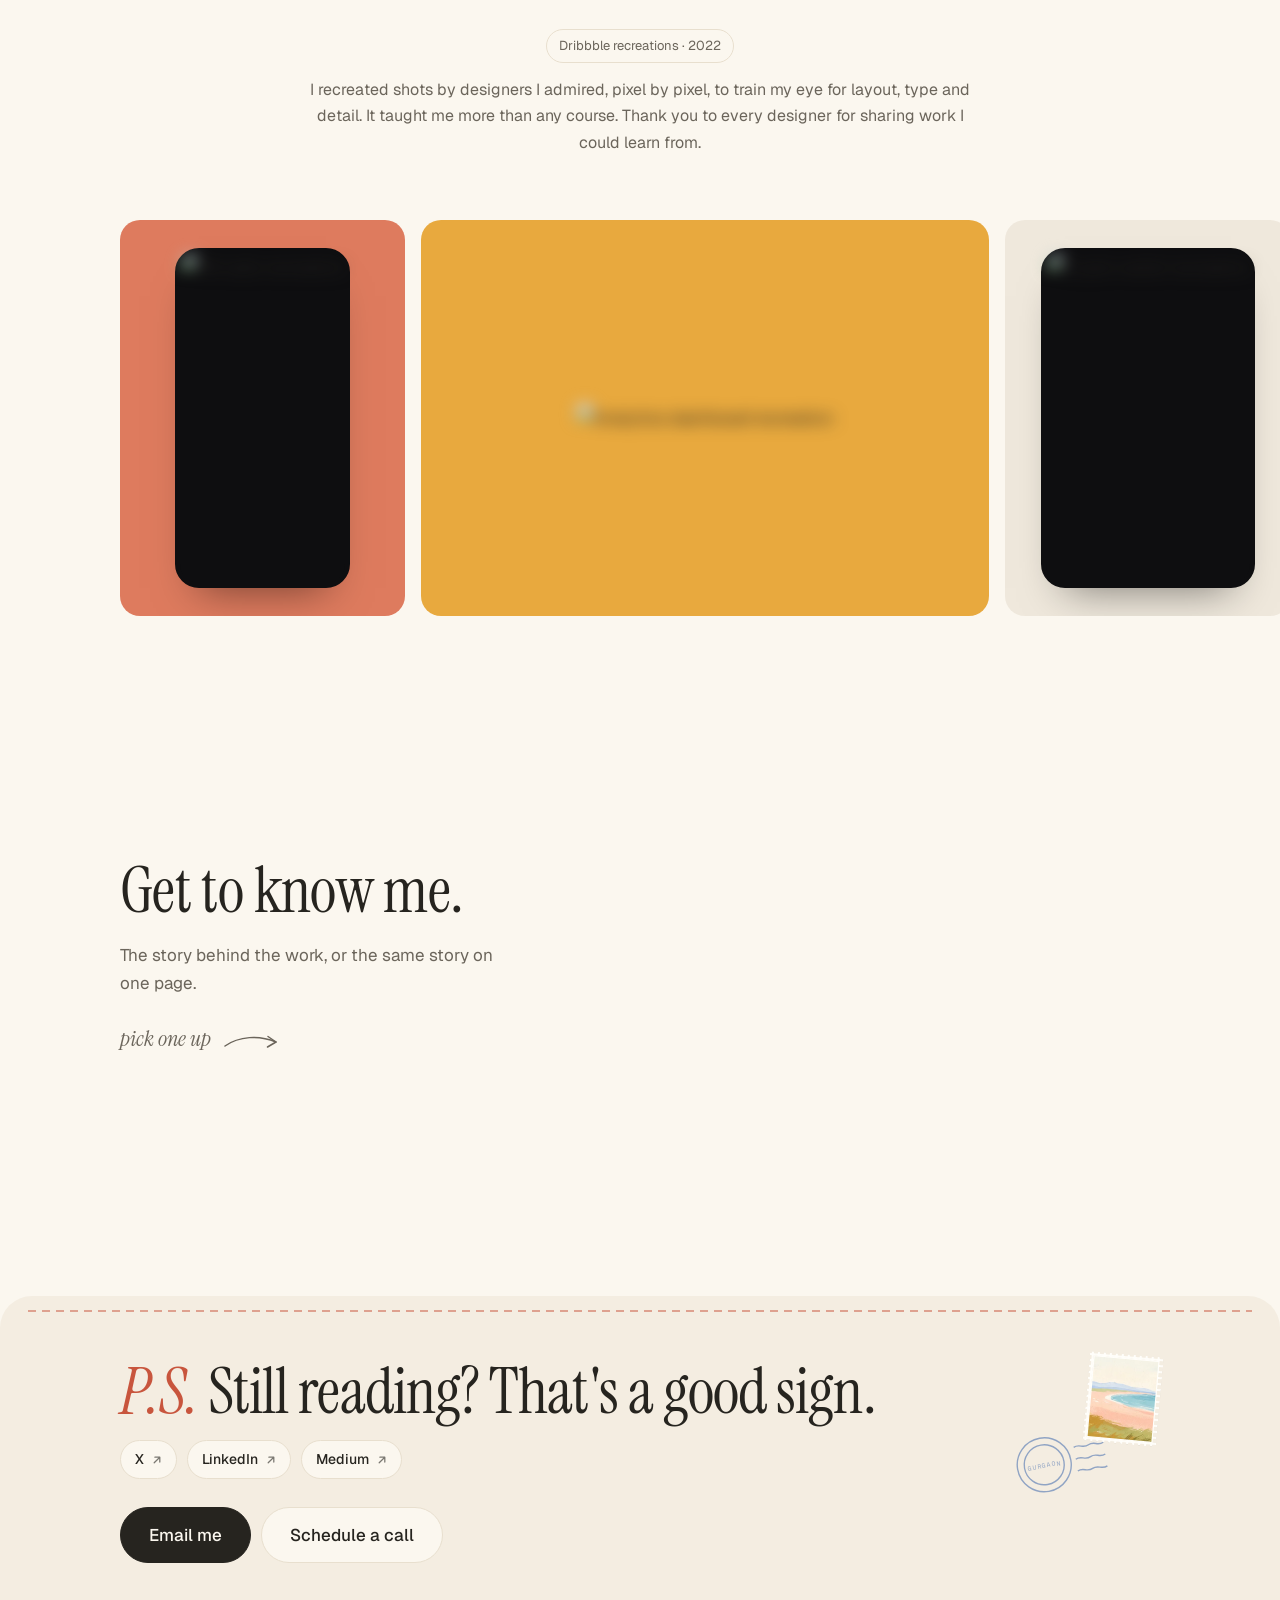
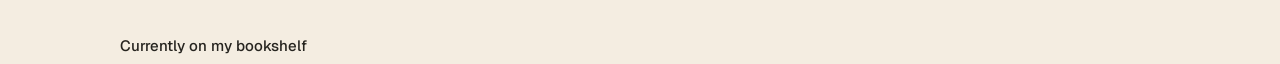
==== commit 6121680b: "Right-sized, compressed Atlabs cover images Co-Authored-By: Claude Fable 5.2 <noreply@anthropic.com>" ====
--- a/index.html
+++ b/index.html
@@ -32,19 +32,19 @@
 <link rel="icon" href="/icon-32.png" type="image/png" sizes="32x32">
 <link rel="apple-touch-icon" href="/apple-touch-icon.png">
 <link rel="manifest" href="/site.webmanifest">
-<link rel="stylesheet" href="/assets/app.css?v=20261122f">
-<link rel="stylesheet" href="/assets/v2.css?v=20261122f">
-<link rel="stylesheet" href="/assets/v3.css?v=20261122f">
-<link rel="stylesheet" href="/assets/v5.css?v=20261122f">
-<link rel="stylesheet" href="/assets/v6.css?v=20261122f">
-<link rel="stylesheet" href="/assets/v7.css?v=20261122f">
-<link rel="stylesheet" href="/assets/v8.css?v=20261122f">
-<link rel="stylesheet" href="/assets/v9.css?v=20261122f">
+<link rel="stylesheet" href="/assets/app.css?v=20261122g">
+<link rel="stylesheet" href="/assets/v2.css?v=20261122g">
+<link rel="stylesheet" href="/assets/v3.css?v=20261122g">
+<link rel="stylesheet" href="/assets/v5.css?v=20261122g">
+<link rel="stylesheet" href="/assets/v6.css?v=20261122g">
+<link rel="stylesheet" href="/assets/v7.css?v=20261122g">
+<link rel="stylesheet" href="/assets/v8.css?v=20261122g">
+<link rel="stylesheet" href="/assets/v9.css?v=20261122g">
 <script type="application/ld+json">[{"@context": "https://schema.org", "@type": "ProfilePage", "name": "Rupam Gumber \u2014 Product Designer at Atlabs AI", "url": "https://rupam.work/", "description": "Rupam Gumber is a product designer from IIT Roorkee and the founding designer at Atlabs AI. She designs and ships AI video creation tools.", "author": {"@type": "Person", "name": "Rupam Gumber", "gender": "Female", "url": "https://rupam.work/"}, "mainEntity": {"@context": "https://schema.org", "@type": "Person", "name": "Rupam Gumber", "url": "https://rupam.work/", "image": "https://rupam.work/og/home.jpg", "givenName": "Rupam", "familyName": "Gumber", "alternateName": ["Rupam", "Rupam G"], "gender": "Female", "jobTitle": "Product Designer", "description": "Rupam Gumber is a product designer and the founding designer at Atlabs AI. She designs and ships AI video creation tools. She studied at IIT Roorkee.", "worksFor": {"@type": "Organization", "name": "Atlabs AI", "url": "https://www.atlabs.ai"}, "alumniOf": {"@type": "CollegeOrUniversity", "name": "Indian Institute of Technology Roorkee", "alternateName": "IIT Roorkee", "sameAs": "https://en.wikipedia.org/wiki/Indian_Institute_of_Technology_Roorkee"}, "hasOccupation": {"@type": "Occupation", "name": "Product Designer"}, "knowsAbout": ["Product design", "AI video tools", "AI image generation", "Design systems", "Prototyping", "Claude Code", "Product analytics"], "sameAs": ["https://x.com/rupam_gumber", "https://www.linkedin.com/in/rupam-gumber-120252204/", "https://github.com/rupam870", "https://medium.com/@rupamgumber38"]}}, {"@context": "https://schema.org", "@type": "ItemList", "name": "Case studies by Rupam Gumber", "itemListElement": [{"@type": "ListItem", "position": 1, "url": "https://rupam.work/work/video-teaser/", "name": "Video teaser: where free users upgrade"}, {"@type": "ListItem", "position": 2, "url": "https://rupam.work/work/editing-experience/", "name": "Designing an AI video editor"}, {"@type": "ListItem", "position": 3, "url": "https://rupam.work/work/create-image/", "name": "Create Image: one surface for 24 AI models"}, {"@type": "ListItem", "position": 4, "url": "https://rupam.work/work/designing-in-production/", "name": "Designing in production with Claude Code"}, {"@type": "ListItem", "position": 5, "url": "https://rupam.work/work/xalts/", "name": "Xalts: letting banks bring their own vault"}, {"@type": "ListItem", "position": 6, "url": "https://rupam.work/work/clearfeed/", "name": "ClearFeed: answering a Slack question only once"}, {"@type": "ListItem", "position": 7, "url": "https://rupam.work/work/curelink/", "name": "Curelink: rewards that lifted enrolments"}, {"@type": "ListItem", "position": 8, "url": "https://rupam.work/work/alphy/", "name": "Alphy: a plant that gets me to drink water"}, {"@type": "ListItem", "position": 9, "url": "https://rupam.work/work/night-schedule/", "name": "Night Schedule: a night routine app"}]}]</script>
-<script src="/assets/router.js?v=20261122f"></script>
+<script src="/assets/router.js?v=20261122g"></script>
 </head>
 <body>
-<script src="/assets/v6.js?v=20261122f"></script>
+<script src="/assets/v6.js?v=20261122g"></script>
 
 
 <div class="wrap">
@@ -79,10 +79,10 @@
 <section class="work" aria-label="Work">
   <div class="tabs-wrap"><nav class="tabs" aria-label="Selected work"><button type="button" id="tab-atlabs" data-tab="atlabs" aria-controls="panel-atlabs" aria-current="true">Atlabs<span class="ct" aria-hidden="true">4</span></button><button type="button" id="tab-previous" data-tab="previous" aria-controls="panel-previous" aria-current="false">Previous companies<span class="ct" aria-hidden="true">3</span></button><button type="button" id="tab-side" data-tab="side" aria-controls="panel-side" aria-current="false">Side projects<span class="ct" aria-hidden="true">5</span></button><button type="button" id="tab-ui" data-tab="ui" aria-controls="panel-ui" aria-current="false">Dribbble explorations<span class="ct" aria-hidden="true">14</span></button></nav></div>
   <section class="panel" id="panel-atlabs" data-panel="atlabs" aria-label="Atlabs"><p class="plead"><span>Founding designer. The editor, the creation flows, and the moments that decide whether someone stays.</span></p><div class="bento at-bento at2">
-    <figure class="tile comp-tile at-tile at-vt full" style="--bg:#E07B4F" data-label="Read case study" data-color="#7A3E2B"><figcaption class="at-head"><span><b>Video teaser</b><span class="cl">25 free seconds of your own video. It became the main place people upgrade.</span></span><a class="case" href="#/video-teaser">Case study <i aria-hidden="true">→</i></a></figcaption><div class="stage"><div class="comp at-stage"><button class="pc" type="button" data-zoom="vt_fpage" aria-label="Enlarge Video teaser on the story page: the first scenes play, the rest stay blurred" style="left:4%;top:9%;width:64%;z-index:1;--hx:-1%;--hy:-2%"><span class="webframe"><span class="bbar" aria-hidden="true"><i></i><i></i><i></i><em></em></span><img decoding="async" class="shot-web" src="/img/vt_fpage.webp" width="1800" height="1027" alt="Video teaser on the story page: the first scenes play, the rest stay blurred"></span></button><button class="pc" type="button" data-zoom="vt_gen" aria-label="Enlarge Generate the rest of the scenes as a video or a storyboard" style="left:50%;top:44%;width:23%;z-index:3;--r:2deg;--hr:0deg;--hy:-3%"><span class="webframe"><span class="bbar" aria-hidden="true"><i></i><i></i><i></i><em></em></span><img decoding="async" class="shot-web" src="/img/vt_gen.webp" width="1000" height="859" alt="Generate the rest of the scenes as a video or a storyboard"></span></button><span class="pc at-phone" style="left:76%;top:7%;width:19%;z-index:2;--r:-2deg;--hr:0deg"><span class="device"><video src="/vt-teaser.mp4" poster="/img/vr1.webp" muted loop playsinline data-ap preload="none" aria-label="A finished video teaser: 25 seconds play, then it asks you to upgrade"></video></span></span></div></div></figure>
-    <figure class="tile comp-tile at-tile at-ed full" style="--bg:#4E9A7C" data-label="Read case study" data-color="#1F4A3A"><figcaption class="at-head"><span><b>Editing experience</b><span class="cl">One editor where every story gets finished: 3 levels, 9 tools.</span></span><a class="case" href="#/editing-experience">Case study <i aria-hidden="true">→</i></a></figcaption><div class="stage"><div class="comp at-stage"><button class="pc" type="button" data-zoom="ed_timeline" aria-label="Enlarge The scene editor timeline" style="left:19%;top:9%;width:62%;z-index:1;--hy:-2%"><span class="webframe"><span class="bbar" aria-hidden="true"><i></i><i></i><i></i><em></em></span><img decoding="async" class="shot-web" src="/img/ed_timeline.webp" width="1800" height="1025" alt="The scene editor timeline"></span></button><button class="pc" type="button" data-zoom="ed_chars" aria-label="Enlarge Story characters panel" style="left:3%;top:24%;width:20%;z-index:2;--r:-3deg;--hr:-1deg;--hy:-3%"><span class="webframe"><span class="bbar" aria-hidden="true"><i></i><i></i><i></i><em></em></span><img decoding="async" class="shot-web" src="/img/ed_chars.webp" width="1100" height="1254" alt="Story characters panel"></span></button><button class="pc" type="button" data-zoom="ed_broll" aria-label="Enlarge B-roll panel with text, images and sound effects" style="left:78%;top:17%;width:19%;z-index:2;--r:3deg;--hr:1deg;--hy:-3%"><span class="webframe"><span class="bbar" aria-hidden="true"><i></i><i></i><i></i><em></em></span><img decoding="async" class="shot-web" src="/img/ed_broll.webp" width="1100" height="1514" alt="B-roll panel with text, images and sound effects"></span></button></div></div></figure>
-    <figure class="tile comp-tile at-tile at-ci" style="--bg:#8D78CF" data-label="Read case study" data-color="#3E2F7A"><figcaption class="at-head"><span><b>Create Image</b><span class="cl">One calm surface for 24 AI models. ~55k images from ~6.8k creators.</span></span><a class="case" href="#/create-image">Case study <i aria-hidden="true">→</i></a></figcaption><div class="stage"><div class="comp at-stage"><button class="pc" type="button" data-zoom="ci_film" aria-label="Enlarge Create Image results in a filmstrip view" style="left:6%;top:10%;width:76%;z-index:1;--hy:-2%"><span class="webframe"><span class="bbar" aria-hidden="true"><i></i><i></i><i></i><em></em></span><img decoding="async" class="shot-web" src="/m/0538125a0bbc.webp" width="1200" height="898" alt="Create Image results in a filmstrip view"></span></button><button class="pc" type="button" data-zoom="ci_picker" aria-label="Enlarge Model picker with credits per image" style="left:56%;top:32%;width:40%;z-index:2;--r:2deg;--hr:0deg;--hy:-4%"><span class="webframe"><span class="bbar" aria-hidden="true"><i></i><i></i><i></i><em></em></span><img decoding="async" class="shot-web" src="/m/b0ea16dc0cfb.webp" width="874" height="1110" alt="Model picker with credits per image"></span></button></div></div></figure>
-    <figure class="tile comp-tile at-tile at-dp" style="--bg:#1F3157" data-label="Read case study" data-color="#1F3157"><figcaption class="at-head"><span><b>Designing in production</b><span class="cl">68 merged PRs, written with Claude Code and shipped through CI.</span></span><a class="case" href="#/designing-in-production">Case study <i aria-hidden="true">→</i></a></figcaption><div class="stage"><div class="comp at-stage"><button class="pc" type="button" data-zoom="dp_aiedit" aria-label="Enlarge AI Edit panel, built and shipped to production" style="left:7%;top:10%;width:44%;z-index:1;--r:-2deg;--hr:0deg;--hy:-2%"><span class="webframe"><span class="bbar" aria-hidden="true"><i></i><i></i><i></i><em></em></span><img decoding="async" class="shot-web" src="/m/6e06fe152008.webp" width="668" height="743" alt="AI Edit panel, built and shipped to production"></span></button><button class="pc" type="button" data-zoom="dp_thumb" aria-label="Enlarge 68 merged pull requests into production" style="left:42%;top:24%;width:54%;z-index:2;--r:2deg;--hr:0deg;--hy:-4%"><span class="webframe"><span class="bbar" aria-hidden="true"><i></i><i></i><i></i><em></em></span><img decoding="async" class="shot-web" src="/m/d775ea3862d3.webp" width="1200" height="800" alt="68 merged pull requests into production"></span></button></div></div></figure>
+    <figure class="tile comp-tile at-tile at-vt full" style="--bg:#E07B4F" data-label="Read case study" data-color="#7A3E2B"><figcaption class="at-head"><span><b>Video teaser</b><span class="cl">25 free seconds of your own video. It became the main place people upgrade.</span></span><a class="case" href="#/video-teaser">Case study <i aria-hidden="true">→</i></a></figcaption><div class="stage"><div class="comp at-stage"><button class="pc" type="button" data-zoom="vt_fpage" aria-label="Enlarge Video teaser on the story page: the first scenes play, the rest stay blurred" style="left:4%;top:9%;width:64%;z-index:1;--hx:-1%;--hy:-2%"><span class="webframe"><span class="bbar" aria-hidden="true"><i></i><i></i><i></i><em></em></span><img decoding="async" class="shot-web" src="/img/cv_vt_fpage.webp" width="1800" height="1027" alt="Video teaser on the story page: the first scenes play, the rest stay blurred"></span></button><button class="pc" type="button" data-zoom="vt_gen" aria-label="Enlarge Generate the rest of the scenes as a video or a storyboard" style="left:50%;top:44%;width:23%;z-index:3;--r:2deg;--hr:0deg;--hy:-3%"><span class="webframe"><span class="bbar" aria-hidden="true"><i></i><i></i><i></i><em></em></span><img decoding="async" class="shot-web" src="/img/cv_vt_gen.webp" width="1000" height="859" alt="Generate the rest of the scenes as a video or a storyboard"></span></button><span class="pc at-phone" style="left:76%;top:7%;width:19%;z-index:2;--r:-2deg;--hr:0deg"><span class="device"><video src="/vt-teaser.mp4" poster="/img/vr1.webp" muted loop playsinline data-ap preload="none" aria-label="A finished video teaser: 25 seconds play, then it asks you to upgrade"></video></span></span></div></div></figure>
+    <figure class="tile comp-tile at-tile at-ed full" style="--bg:#4E9A7C" data-label="Read case study" data-color="#1F4A3A"><figcaption class="at-head"><span><b>Editing experience</b><span class="cl">One editor where every story gets finished: 3 levels, 9 tools.</span></span><a class="case" href="#/editing-experience">Case study <i aria-hidden="true">→</i></a></figcaption><div class="stage"><div class="comp at-stage"><button class="pc" type="button" data-zoom="ed_timeline" aria-label="Enlarge The scene editor timeline" style="left:19%;top:9%;width:62%;z-index:1;--hy:-2%"><span class="webframe"><span class="bbar" aria-hidden="true"><i></i><i></i><i></i><em></em></span><img decoding="async" class="shot-web" src="/img/cv_ed_timeline.webp" width="1800" height="1025" alt="The scene editor timeline"></span></button><button class="pc" type="button" data-zoom="ed_chars" aria-label="Enlarge Story characters panel" style="left:3%;top:24%;width:20%;z-index:2;--r:-3deg;--hr:-1deg;--hy:-3%"><span class="webframe"><span class="bbar" aria-hidden="true"><i></i><i></i><i></i><em></em></span><img decoding="async" class="shot-web" src="/img/cv_ed_chars.webp" width="1100" height="1254" alt="Story characters panel"></span></button><button class="pc" type="button" data-zoom="ed_broll" aria-label="Enlarge B-roll panel with text, images and sound effects" style="left:78%;top:17%;width:19%;z-index:2;--r:3deg;--hr:1deg;--hy:-3%"><span class="webframe"><span class="bbar" aria-hidden="true"><i></i><i></i><i></i><em></em></span><img decoding="async" class="shot-web" src="/img/cv_ed_broll.webp" width="1100" height="1514" alt="B-roll panel with text, images and sound effects"></span></button></div></div></figure>
+    <figure class="tile comp-tile at-tile at-ci" style="--bg:#8D78CF" data-label="Read case study" data-color="#3E2F7A"><figcaption class="at-head"><span><b>Create Image</b><span class="cl">One calm surface for 24 AI models. ~55k images from ~6.8k creators.</span></span><a class="case" href="#/create-image">Case study <i aria-hidden="true">→</i></a></figcaption><div class="stage"><div class="comp at-stage"><button class="pc" type="button" data-zoom="ci_film" aria-label="Enlarge Create Image results in a filmstrip view" style="left:6%;top:10%;width:76%;z-index:1;--hy:-2%"><span class="webframe"><span class="bbar" aria-hidden="true"><i></i><i></i><i></i><em></em></span><img decoding="async" class="shot-web" src="/img/cv_ci_film.webp" width="1200" height="898" alt="Create Image results in a filmstrip view"></span></button><button class="pc" type="button" data-zoom="ci_picker" aria-label="Enlarge Model picker with credits per image" style="left:56%;top:32%;width:40%;z-index:2;--r:2deg;--hr:0deg;--hy:-4%"><span class="webframe"><span class="bbar" aria-hidden="true"><i></i><i></i><i></i><em></em></span><img decoding="async" class="shot-web" src="/img/cv_ci_picker.webp" width="874" height="1110" alt="Model picker with credits per image"></span></button></div></div></figure>
+    <figure class="tile comp-tile at-tile at-dp" style="--bg:#1F3157" data-label="Read case study" data-color="#1F3157"><figcaption class="at-head"><span><b>Designing in production</b><span class="cl">68 merged PRs, written with Claude Code and shipped through CI.</span></span><a class="case" href="#/designing-in-production">Case study <i aria-hidden="true">→</i></a></figcaption><div class="stage"><div class="comp at-stage"><button class="pc" type="button" data-zoom="dp_aiedit" aria-label="Enlarge AI Edit panel, built and shipped to production" style="left:7%;top:10%;width:44%;z-index:1;--r:-2deg;--hr:0deg;--hy:-2%"><span class="webframe"><span class="bbar" aria-hidden="true"><i></i><i></i><i></i><em></em></span><img decoding="async" class="shot-web" src="/img/cv_dp_aiedit.webp" width="668" height="743" alt="AI Edit panel, built and shipped to production"></span></button><button class="pc" type="button" data-zoom="dp_thumb" aria-label="Enlarge 68 merged pull requests into production" style="left:42%;top:24%;width:54%;z-index:2;--r:2deg;--hr:0deg;--hy:-4%"><span class="webframe"><span class="bbar" aria-hidden="true"><i></i><i></i><i></i><em></em></span><img decoding="async" class="shot-web" src="/img/cv_dp_thumb.webp" width="1200" height="800" alt="68 merged pull requests into production"></span></button></div></div></figure>
   </div></section><section class="panel" id="panel-previous" data-panel="previous" aria-label="Previous companies"><p class="plead"><span>Before Atlabs: Xalts, Curelink and ClearFeed.</span></p><div class="bento">
   <figure class="tile comp-tile full" style="--bg:#1E3A5F" data-label="Read case study" data-color="#1E3A5F"><div class="stage"><div class="comp comp-x">
      <button class="pc" type="button" data-zoom="x1" aria-label="Enlarge Xalts connect custodian screen" style="left:2%;top:2%;width:64%;z-index:1;--hx:-2%;--hy:-3%"><span class="webframe"><span class="bbar" aria-hidden="true"><i></i><i></i><i></i><em></em></span><img loading="lazy" decoding="async" class="shot-web" src="/m/f26ee8e195a1.webp#x1" width="1200" height="775" alt="Xalts connect custodian screen"></span></button>
@@ -371,24 +371,24 @@
 @keyframes dlScribble{from{transform:rotate(-14deg) translateX(-1px)}to{transform:rotate(6deg) translateX(1px)}}
 </style>
 
-<script src="/assets/js0.js?v=20261122f"></script>
-<script src="/assets/js1.js?v=20261122f"></script>
-<script src="/assets/js2.js?v=20261122f"></script>
-<script src="/assets/js3.js?v=20261122f"></script>
-<script src="/assets/js4.js?v=20261122f"></script>
-<script src="/assets/js5.js?v=20261122f"></script>
-<script src="/assets/js6.js?v=20261122f"></script>
-<script src="/assets/js7.js?v=20261122f"></script>
-<script src="/assets/js8.js?v=20261122f"></script>
-<script src="/assets/js9.js?v=20261122f"></script>
-<script src="/assets/js10.js?v=20261122f"></script>
-<script src="/assets/js11.js?v=20261122f"></script>
-<script src="/assets/js12.js?v=20261122f"></script>
-<script src="/assets/js13.js?v=20261122f"></script>
-<script src="/assets/v2.js?v=20261122f"></script>
-<script src="/assets/v3.js?v=20261122f"></script>
-<script src="/assets/v5.js?v=20261122f"></script>
-<script src="/assets/v7.js?v=20261122f"></script>
-<script src="/assets/v9.js?v=20261122f"></script>
+<script src="/assets/js0.js?v=20261122g"></script>
+<script src="/assets/js1.js?v=20261122g"></script>
+<script src="/assets/js2.js?v=20261122g"></script>
+<script src="/assets/js3.js?v=20261122g"></script>
+<script src="/assets/js4.js?v=20261122g"></script>
+<script src="/assets/js5.js?v=20261122g"></script>
+<script src="/assets/js6.js?v=20261122g"></script>
+<script src="/assets/js7.js?v=20261122g"></script>
+<script src="/assets/js8.js?v=20261122g"></script>
+<script src="/assets/js9.js?v=20261122g"></script>
+<script src="/assets/js10.js?v=20261122g"></script>
+<script src="/assets/js11.js?v=20261122g"></script>
+<script src="/assets/js12.js?v=20261122g"></script>
+<script src="/assets/js13.js?v=20261122g"></script>
+<script src="/assets/v2.js?v=20261122g"></script>
+<script src="/assets/v3.js?v=20261122g"></script>
+<script src="/assets/v5.js?v=20261122g"></script>
+<script src="/assets/v7.js?v=20261122g"></script>
+<script src="/assets/v9.js?v=20261122g"></script>
 </body>
 </html>
